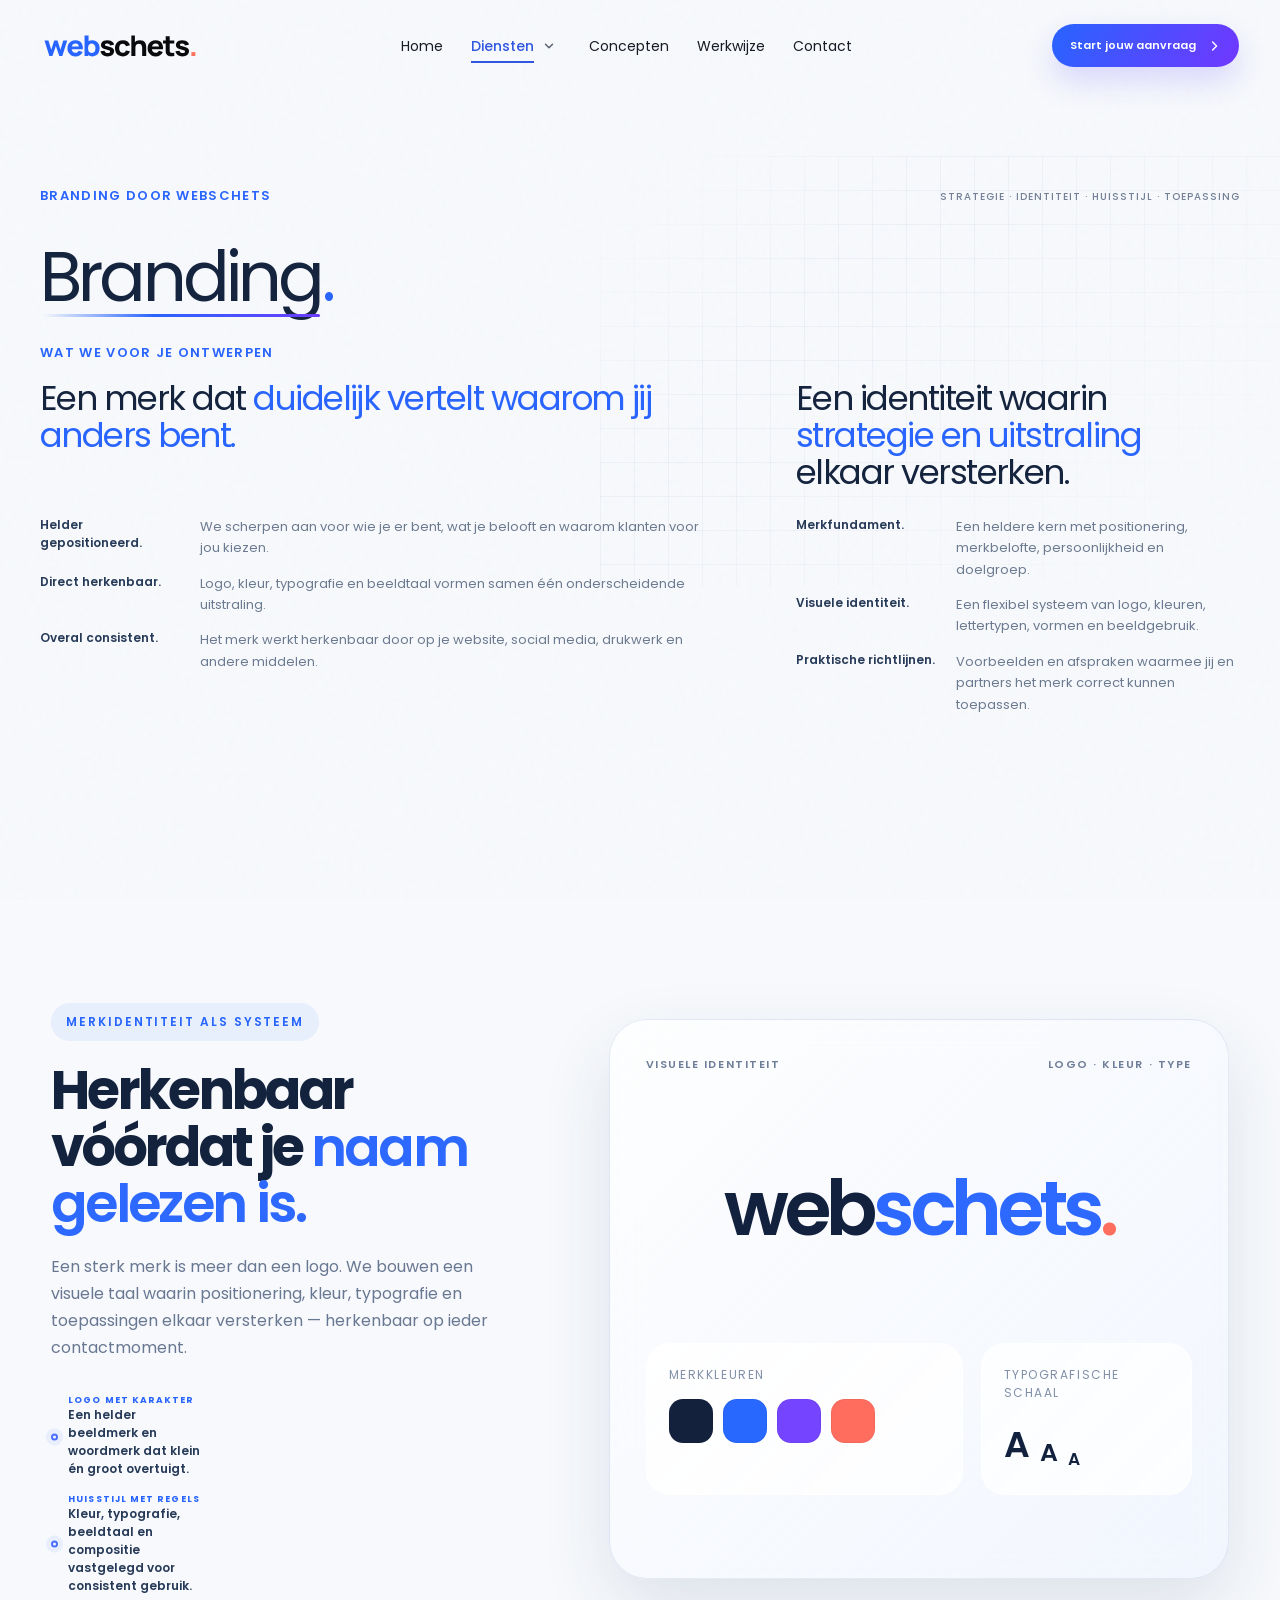
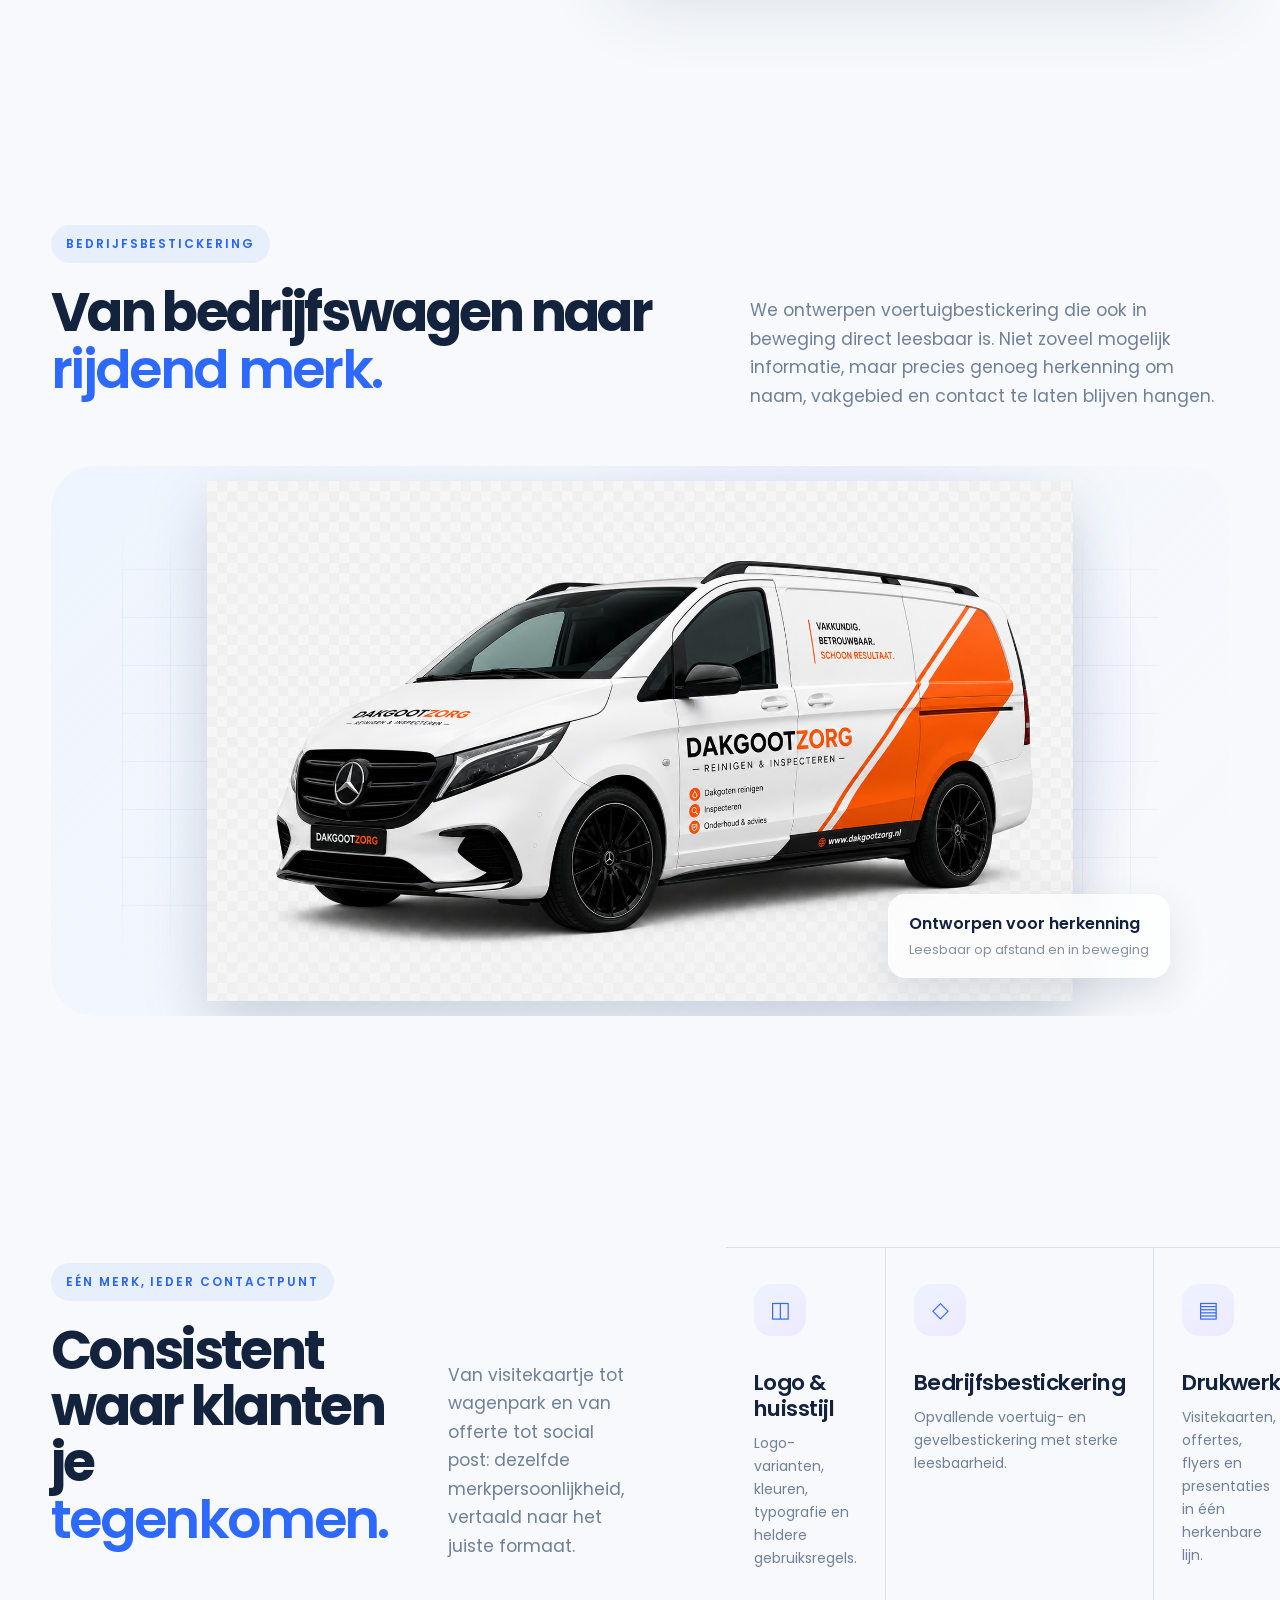
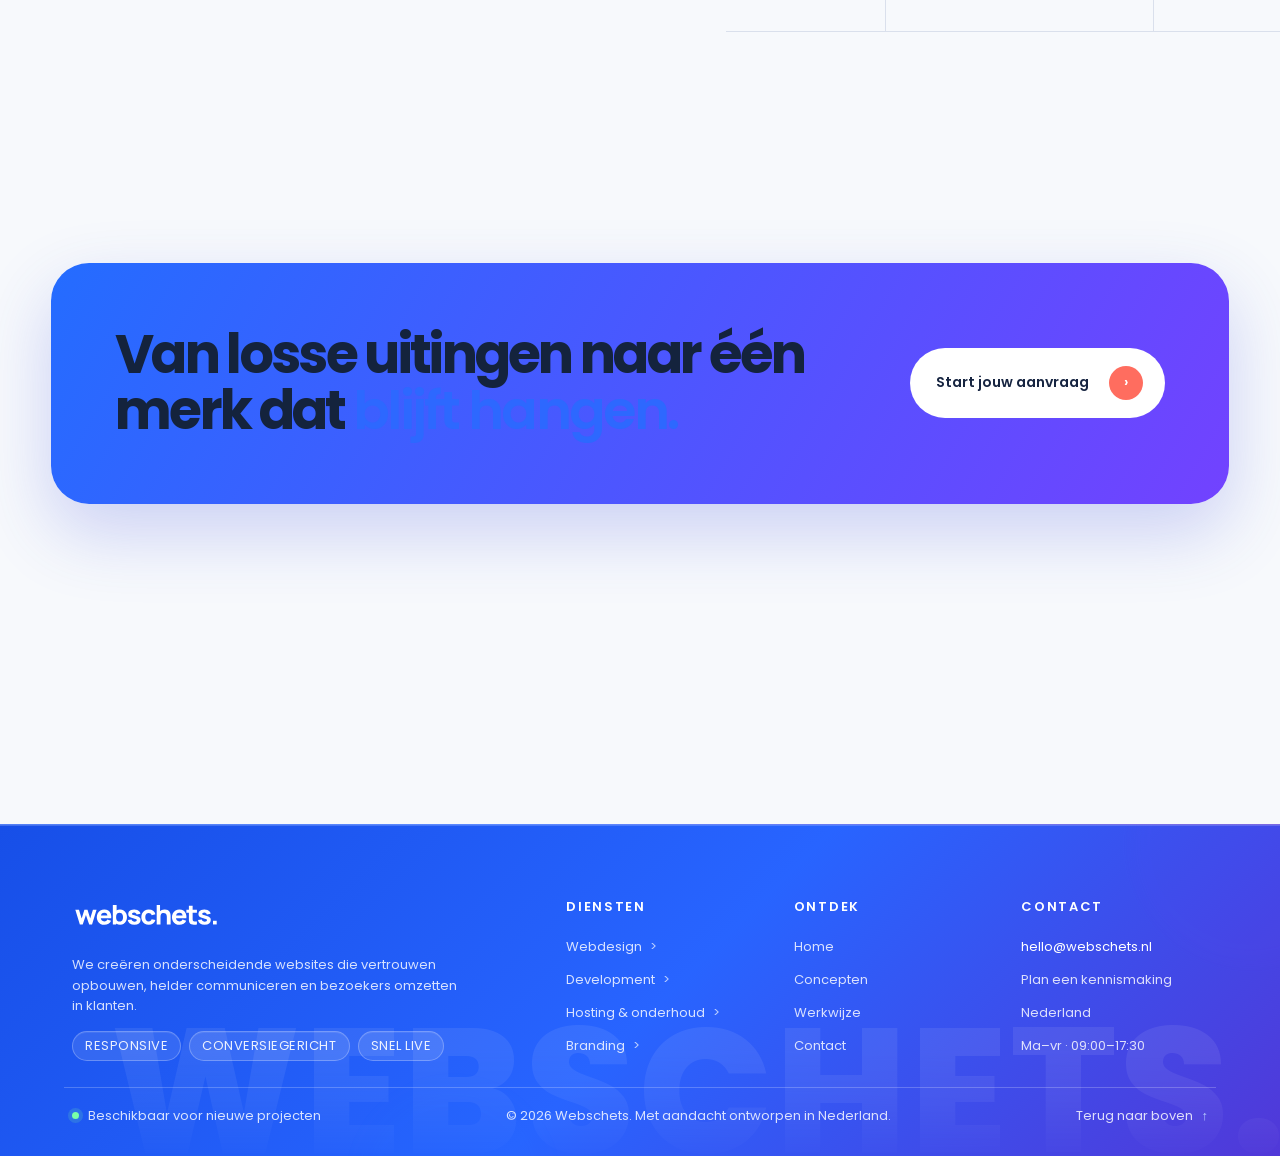
==== branding.html @ 052ff8db "Match hero layout to development page" ====
<!doctype html>
<html lang="nl">
<head>
  <meta charset="UTF-8">
  <meta name="viewport" content="width=device-width,initial-scale=1">
  <meta name="description" content="Branding door Webschets: een duidelijke positionering, herkenbare visuele identiteit en praktisch merksysteem dat overal consistent werkt.">
  <title>Branding — Webschets</title>
  <link rel="icon" href="assets/webschets-favicon.png" type="image/png">
  <link rel="stylesheet" href="styles.css?v=35">
  <link rel="stylesheet" href="shared-header.css?v=30">
  <link rel="stylesheet" href="typography.css?v=6">
  <link rel="stylesheet" href="logo-assets.css?v=2">
  <link rel="stylesheet" href="shared-footer.css?v=10">
  <link rel="stylesheet" href="webdesign.css?v=56">
  <link rel="stylesheet" href="branding.css?v=2">
  <link rel="stylesheet" href="card-title-weight.css?v=1">
  <link rel="stylesheet" href="shared-design-system.css?v=5">
  <style id="brand-foundation-blueprint-styles">
    .brand-foundation-blueprint {
      position: relative;
      min-height: 520px;
      padding: 30px;
      border: 1px solid rgba(255,255,255,.92);
      border-radius: 34px;
      overflow: hidden;
      display: flex;
      flex-direction: column;
      justify-content: center;
      background: rgba(255,255,255,.52);
      box-shadow: 0 30px 80px rgba(48,72,132,.13), inset 0 1px 0 rgba(255,255,255,.9);
      backdrop-filter: blur(24px);
      -webkit-backdrop-filter: blur(24px);
      isolation: isolate;
    }
    .brand-foundation-blueprint::before {
      content: "";
      position: absolute;
      inset: 0;
      z-index: -2;
      background-image:
        linear-gradient(rgba(45,103,255,.055) 1px, transparent 1px),
        linear-gradient(90deg, rgba(45,103,255,.055) 1px, transparent 1px);
      background-size: 38px 38px;
      mask-image: linear-gradient(to bottom right, #000, transparent 88%);
    }
    .brand-foundation-blueprint::after {
      content: "";
      position: absolute;
      width: 420px;
      height: 420px;
      right: -150px;
      bottom: -190px;
      z-index: -1;
      border-radius: 50%;
      background: radial-gradient(circle, rgba(112,72,255,.24), rgba(47,109,255,.1) 46%, transparent 70%);
      filter: blur(8px);
    }
    .brand-blueprint-head {
      display: flex;
      align-items: center;
      justify-content: space-between;
      gap: 18px;
      margin-bottom: 18px;
    }
    .brand-blueprint-kicker {
      color: #286cff;
      font-size: .72rem;
      font-weight: 700;
      letter-spacing: .16em;
    }
    .brand-blueprint-status {
      display: inline-flex;
      align-items: center;
      gap: 8px;
      padding: 9px 12px;
      border: 1px solid rgba(42,108,255,.12);
      border-radius: 999px;
      background: rgba(255,255,255,.72);
      color: #66748d;
      font-size: .66rem;
      font-weight: 600;
      letter-spacing: .08em;
      white-space: nowrap;
    }
    .brand-blueprint-status::before {
      content: "";
      width: 8px;
      height: 8px;
      border-radius: 50%;
      background: #54d99b;
      box-shadow: 0 0 0 5px rgba(84,217,155,.13);
    }
    .brand-blueprint-title {
      max-width: 520px;
      margin: 0 0 22px;
      color: #132541;
      font-size: clamp(1.55rem, 2.2vw, 2.15rem);
      font-weight: 600;
      line-height: 1.12;
      letter-spacing: -.035em;
    }
    .brand-blueprint-list {
      display: grid;
      gap: 10px;
    }
    .brand-blueprint-row {
      display: grid;
      grid-template-columns: 50px minmax(0,1fr);
      align-items: center;
      gap: 15px;
      padding: 13px 15px;
      border: 1px solid rgba(255,255,255,.94);
      border-radius: 18px;
      background: rgba(255,255,255,.62);
      box-shadow: 0 12px 30px rgba(57,79,133,.06);
      transition: transform .3s ease, background .3s ease, box-shadow .3s ease;
    }
    .brand-blueprint-row:hover {
      transform: translateX(5px);
      background: rgba(255,255,255,.88);
      box-shadow: 0 16px 35px rgba(57,79,133,.1);
    }
    .brand-blueprint-icon {
      width: 50px;
      height: 50px;
      display: grid;
      place-items: center;
      border-radius: 15px;
      color: #356cff;
      background: linear-gradient(145deg, rgba(216,232,255,.95), rgba(233,222,255,.88));
      border: 1px solid rgba(255,255,255,.9);
    }
    .brand-blueprint-icon svg { width: 23px; height: 23px; }
    .brand-blueprint-row strong {
      display: block;
      margin-bottom: 3px;
      color: #172943;
      font-size: 1rem;
      font-weight: 600;
    }
    .brand-blueprint-row p {
      margin: 0;
      color: #71809a;
      font-size: .82rem;
      line-height: 1.45;
    }
    .brand-blueprint-result {
      margin-top: 12px;
      padding: 17px 19px;
      border-radius: 20px;
      color: #fff;
      background: linear-gradient(120deg, #286cff 0%, #554cff 54%, #7444f4 100%);
      box-shadow: 0 18px 38px rgba(65,74,238,.24);
    }
    .brand-blueprint-result span {
      display: block;
      margin-bottom: 5px;
      font-size: .64rem;
      font-weight: 700;
      letter-spacing: .15em;
      opacity: .72;
    }
    .brand-blueprint-result strong {
      display: block;
      max-width: 510px;
      font-size: 1rem;
      font-weight: 600;
      line-height: 1.35;
    }
    @media (max-width: 900px) {
      .brand-foundation-blueprint { min-height: auto; padding: 22px; border-radius: 26px; }
      .brand-blueprint-head { align-items: flex-start; }
    }
    @media (max-width: 520px) {
      .brand-blueprint-status { display: none; }
      .brand-blueprint-row { grid-template-columns: 44px minmax(0,1fr); padding: 12px; }
      .brand-blueprint-icon { width: 44px; height: 44px; border-radius: 13px; }
    }
  </style>
  <style id="brand-positioning-compact-fix">
    /* Compacte positioneringssectie */
    .brand-positioning {
      width: min(calc(100% - 52px), 1120px) !important;
      min-height: 0 !important;
      margin-inline: auto !important;
      padding-block: clamp(64px, 7vw, 92px) !important;
    }

    .brand-positioning > .shell,
    .brand-positioning .shell {
      width: 100% !important;
      max-width: 1060px !important;
      margin-inline: auto !important;
    }

    .brand-positioning .wd-eyebrow {
      display: inline-flex !important;
      width: max-content !important;
      max-width: 100% !important;
      align-items: center !important;
      padding: 8px 13px !important;
      border-radius: 999px !important;
      font-size: 10px !important;
      line-height: 1 !important;
      letter-spacing: .14em !important;
    }

    .brand-positioning h2 {
      margin-top: clamp(28px, 3vw, 42px) !important;
    }

    @media (max-width: 768px) {
      .brand-positioning {
        width: min(calc(100% - 28px), 1120px) !important;
        padding-block: 54px !important;
      }

      .brand-positioning .wd-eyebrow {
        padding: 7px 11px !important;
        font-size: 9px !important;
      }
    }
  </style>
<style id="branding-v2-styles">
  body#top > main > section:not(:first-child):not(.brand-v2){display:none!important}
  .brand-v2{position:relative;max-width:1440px;margin:0 auto;padding:clamp(76px,8vw,124px) clamp(26px,4vw,64px);color:#12213d}
  .brand-v2 + .brand-v2{padding-top:clamp(48px,6vw,92px)}
  .brand-v2-tag{display:inline-flex;padding:10px 15px;border-radius:999px;background:rgba(48,103,255,.08);color:#2765ff;font-size:12px;font-weight:600;letter-spacing:.16em;text-transform:uppercase}
  .brand-v2 h2{margin:22px 0 20px;font-size:clamp(42px,5vw,76px);line-height:.98;letter-spacing:-.055em;font-weight:600}
  .brand-v2 h2 span{color:#2d68ff}.brand-v2 p{font-size:clamp(17px,1.35vw,21px);line-height:1.65;color:#71809a}
  .brand-v2-grid{display:grid;grid-template-columns:minmax(0,.86fr) minmax(520px,1.14fr);gap:clamp(50px,7vw,112px);align-items:center}
  .brand-v2-copy{max-width:620px}.brand-v2-points{display:grid;gap:18px;margin-top:34px}
  .brand-v2-point{display:grid;grid-template-columns:12px 1fr;gap:14px;align-items:start}.brand-v2-point i{width:9px;height:9px;margin-top:9px;border-radius:50%;background:#52d99a;box-shadow:0 0 0 7px rgba(82,217,154,.12)}
  .brand-v2-point strong{display:block;margin-bottom:4px;font-size:17px;font-weight:600}.brand-v2-point span{color:#7a879d;line-height:1.55}
  .brand-system{min-height:560px;padding:36px;border:1px solid rgba(72,106,170,.13);border-radius:38px;background:linear-gradient(135deg,rgba(255,255,255,.76),rgba(237,242,255,.52));box-shadow:0 28px 70px rgba(44,64,110,.12);backdrop-filter:blur(18px);overflow:hidden}
  .brand-system-head{display:flex;justify-content:space-between;align-items:center;font-size:11px;font-weight:600;letter-spacing:.14em;text-transform:uppercase;color:#6f7e98}
  .brand-system-mark{display:grid;place-items:center;min-height:270px}.brand-system-logo{font-size:clamp(54px,6vw,92px);font-weight:600;letter-spacing:-.07em;color:#12213d}.brand-system-logo b{color:#2d68ff}.brand-system-logo em{color:#ff6d5f;font-style:normal}
  .brand-system-tools{display:grid;grid-template-columns:1.2fr .8fr;gap:18px}.brand-tool{padding:22px;border-radius:24px;background:rgba(255,255,255,.72);border:1px solid rgba(255,255,255,.9)}
  .brand-tool small{display:block;margin-bottom:15px;color:#8190a8;font-size:11px;letter-spacing:.13em;text-transform:uppercase}.brand-swatches{display:flex;gap:10px}.brand-swatches i{width:44px;height:44px;border-radius:14px;box-shadow:inset 0 0 0 1px rgba(0,0,0,.05)}
  .brand-type{display:flex;align-items:end;gap:10px;color:#12213d}.brand-type b:nth-child(1){font-size:36px}.brand-type b:nth-child(2){font-size:25px}.brand-type b:nth-child(3){font-size:17px}
  .brand-vehicle{padding-top:42px}.brand-vehicle-stage{position:relative;min-height:550px;display:grid;place-items:center;background:radial-gradient(circle at 65% 48%,rgba(91,70,255,.14),transparent 42%),linear-gradient(135deg,rgba(232,241,255,.55),rgba(255,255,255,.16));border-radius:44px;overflow:hidden}
  .brand-vehicle-stage:before{content:"";position:absolute;inset:10% 6%;background-image:linear-gradient(rgba(55,103,210,.055) 1px,transparent 1px),linear-gradient(90deg,rgba(55,103,210,.055) 1px,transparent 1px);background-size:48px 48px;mask-image:linear-gradient(to bottom,transparent,#000 18%,#000 82%,transparent)}
  .brand-van{position:relative;width:min(92%,880px);filter:drop-shadow(0 28px 24px rgba(22,35,67,.22));transform:translateY(12px)}
  .brand-vehicle-note{position:absolute;right:5%;bottom:7%;padding:16px 20px;border:1px solid rgba(255,255,255,.9);border-radius:18px;background:rgba(255,255,255,.75);backdrop-filter:blur(14px);box-shadow:0 16px 38px rgba(38,55,96,.12)}
  .brand-vehicle-note strong{display:block;font-weight:600}.brand-vehicle-note span{font-size:13px;color:#8490a5}
  .brand-touch-head{display:grid;grid-template-columns:1fr .75fr;gap:60px;align-items:end;margin-bottom:48px}.brand-touch-head p{margin:0 0 8px}
  .brand-touch-track{display:grid;grid-template-columns:repeat(4,1fr);gap:0;border-top:1px solid rgba(70,100,155,.17);border-bottom:1px solid rgba(70,100,155,.17)}
  .brand-touch{position:relative;padding:36px 28px 38px;min-height:230px}.brand-touch+.brand-touch{border-left:1px solid rgba(70,100,155,.17)}
  .brand-touch-icon{width:52px;height:52px;display:grid;place-items:center;margin-bottom:34px;border-radius:17px;background:linear-gradient(145deg,#edf3ff,#eee9ff);color:#356cff;font-size:22px}
  .brand-touch h3{margin:0 0 10px;font-size:22px;font-weight:600}.brand-touch p{margin:0;font-size:15px;line-height:1.55}
  .brand-v2-cta{padding-top:40px;padding-bottom:100px}.brand-v2-cta-inner{display:flex;align-items:center;justify-content:space-between;gap:40px;padding:clamp(38px,5vw,70px);border-radius:38px;background:linear-gradient(120deg,#246cff,#7242ff);color:#fff;box-shadow:0 28px 70px rgba(62,80,220,.24)}
  .brand-v2-cta h2{max-width:780px;margin:0;color:#fff;font-size:clamp(38px,4.3vw,64px)}.brand-v2-cta a{flex:0 0 auto;display:inline-flex;align-items:center;gap:20px;padding:18px 22px 18px 26px;border-radius:999px;background:#fff;color:#172541;text-decoration:none;font-weight:600}.brand-v2-cta a i{display:grid;place-items:center;width:34px;height:34px;border-radius:50%;background:#ff6d5f;color:#fff;font-style:normal}
  @media(max-width:900px){.brand-v2-grid,.brand-touch-head{grid-template-columns:1fr}.brand-v2-grid{gap:44px}.brand-system{min-height:auto}.brand-touch-track{grid-template-columns:1fr 1fr}.brand-touch:nth-child(3){border-left:0}.brand-touch:nth-child(n+3){border-top:1px solid rgba(70,100,155,.17)}.brand-v2-cta-inner{align-items:flex-start;flex-direction:column}}
  @media(max-width:600px){.brand-v2{padding-left:20px;padding-right:20px}.brand-system{padding:24px;border-radius:28px}.brand-system-tools{grid-template-columns:1fr}.brand-vehicle-stage{min-height:370px;border-radius:28px}.brand-touch-track{grid-template-columns:1fr}.brand-touch+.brand-touch{border-left:0;border-top:1px solid rgba(70,100,155,.17)}.brand-v2-cta-inner{border-radius:28px}}
</style>
  <link rel="stylesheet" href="shared-proof-list.css?v=4">
</head>
<body class="webdesign-page branding-page" id="top">
  <div class="noise"></div>
  <header class="nav shell shared-site-header" id="site-header">
    <a class="logo" href="index.html" aria-label="Webschets home"><img class="site-logo-image" src="assets/webschets-logo.svg" alt="Webschets"></a>
    <nav aria-label="Hoofdnavigatie"><a href="index.html">Home</a><a class="active" href="diensten.html">Diensten</a><a href="werk.html">Concepten</a><a href="werkwijze.html">Werkwijze</a><a href="contact.html">Contact</a></nav>
      <a class="nav-cta" href="contact.html">Start jouw aanvraag <span class="nav-cta-icon" aria-hidden="true"><svg viewBox="0 0 20 20"><path d="m7 5 5 5-5 5"/></svg></span></a>
    <button class="menu" type="button" aria-label="Menu openen" aria-expanded="false">☰</button>
  </header>

  <main>
    <section class="wd-service-intro shell brand-service-intro" aria-labelledby="branding-title">
      <div class="wd-service-intro-top"><span class="wd-eyebrow">Branding door Webschets</span><p>Strategie · Identiteit · Huisstijl · Toepassing</p></div>
      <h1 id="branding-title">Branding<span>.</span></h1>
      <span class="wd-column-label service-intro-shared-label">Wat we voor je ontwerpen</span>
      <div class="wd-service-intro-grid">
        <div class="wd-service-intro-copy">
          <h2>Een merk dat <span>duidelijk vertelt waarom jij anders bent.</span></h2>
          <div class="wd-service-explanation">
            <p><strong>Helder gepositioneerd.</strong><span>We scherpen aan voor wie je er bent, wat je belooft en waarom klanten voor jou kiezen.</span></p>
            <p><strong>Direct herkenbaar.</strong><span>Logo, kleur, typografie en beeldtaal vormen samen één onderscheidende uitstraling.</span></p>
            <p><strong>Overal consistent.</strong><span>Het merk werkt herkenbaar door op je website, social media, drukwerk en andere middelen.</span></p>
          </div>
        </div>
        <div class="wd-service-intro-copy wd-service-intro-copy--second">
          <h2>Een identiteit waarin <span>strategie en uitstraling</span> elkaar versterken.</h2>
          <div class="wd-service-explanation">
            <p><strong>Merkfundament.</strong><span>Een heldere kern met positionering, merkbelofte, persoonlijkheid en doelgroep.</span></p>
            <p><strong>Visuele identiteit.</strong><span>Een flexibel systeem van logo, kleuren, lettertypen, vormen en beeldgebruik.</span></p>
            <p><strong>Praktische richtlijnen.</strong><span>Voorbeelden en afspraken waarmee jij en partners het merk correct kunnen toepassen.</span></p>
          </div>
        </div>
      </div>
    </section>

    <section class="brand-foundation shell" aria-labelledby="brand-foundation-title">
      <div class="brand-foundation-copy"><span class="wd-eyebrow">Eerst de kern</span><h2 id="brand-foundation-title">Geen vorm zonder verhaal.<br><em>Geen verhaal zonder richting.</em></h2><p>Een sterk merk ontstaat niet vanuit een favoriete kleur of losse trend. We beginnen bij de betekenis: welke plek wil je innemen, welke verwachting wil je opbouwen en welk gevoel moet blijven hangen?</p></div>
      <div class="brand-compass" aria-label="Onderdelen van het merkfundament"><div class="brand-compass-core"><span>MERK</span><strong>KERN</strong></div><article style="--x:50%;--y:2%"><i>01</i><b>Doelgroep</b><small>Voor wie ben je relevant?</small></article><article style="--x:91%;--y:48%"><i>02</i><b>Belofte</b><small>Wat mogen klanten verwachten?</small></article><article style="--x:50%;--y:91%"><i>03</i><b>Karakter</b><small>Hoe klinkt en voelt je merk?</small></article><article style="--x:8%;--y:48%"><i>04</i><b>Positie</b><small>Waarom kiezen mensen jou?</small></article></div>
    </section>

    <section class="brand-positioning" aria-labelledby="brand-positioning-title">
      <div class="shell"><div class="brand-positioning-heading"><span class="wd-eyebrow">Positionering die keuzes stuurt</span><h2 id="brand-positioning-title">Van een breed verhaal naar<br><em>één scherpe merkrichting.</em></h2><p>We brengen aanbod, doelgroep en concurrentie samen tot een kern die richting geeft aan taal, beeld en commerciële communicatie.</p></div><div class="brand-positioning-flow"><article><i>01</i><small>WAARDE</small><h3>Wat lever je werkelijk?</h3><p>Niet alleen je dienst, maar het resultaat en gevoel dat je klant zoekt.</p></article><span>→</span><article><i>02</i><small>ONDERSCHEID</small><h3>Waarom juist jouw merk?</h3><p>Een geloofwaardig verschil dat relevant is voor de juiste doelgroep.</p></article><span>→</span><article><i>03</i><small>POSITIE</small><h3>De plek die je wilt bezitten.</h3><p>Een compacte merkgedachte die alle communicatie herkenbaar maakt.</p></article></div></div>
    </section>

    <section class="brand-system shell" aria-labelledby="brand-system-title">
      <div class="brand-system-heading"><span class="wd-eyebrow">Een visueel systeem</span><h2 id="brand-system-title">Herkenbaar zonder iedere uiting hetzelfde te maken.</h2><p>Een identiteit moet voldoende vastigheid geven voor herkenning én voldoende flexibiliteit om te blijven werken in verschillende formaten en situaties.</p></div>
      <div class="brand-system-grid"><article class="brand-logo-card"><span>LOGOSYSTEEM</span><div class="brand-mark"><i></i><i></i><strong>W</strong></div><h3>Eén herkenbaar teken.<br>Meerdere slimme varianten.</h3></article><article class="brand-color-card"><span>KLEURPALET</span><div><i>#2864FF</i><i>#7545F5</i><i>#FF715E</i><i>#152944</i></div><h3>Kleur met een duidelijke functie.</h3></article><article class="brand-type-card"><span>TYPOGRAFIE</span><div><strong>Aa</strong><p><b>Duidelijke koppen</b><small>Rustige, leesbare teksten</small></p></div><h3>Een stem die je ook kunt zien.</h3></article><article class="brand-language-card"><span>VORM &amp; BEELDTAAL</span><div><i></i><i></i><i></i><i></i></div><h3>Eigen bouwstenen voor iedere uiting.</h3></article></div>
    </section>

    <section class="brand-touchpoints shell" aria-labelledby="brand-touchpoints-title">
      <div class="brand-touchpoints-copy"><span class="wd-eyebrow">Eén merk, meerdere momenten</span><h2 id="brand-touchpoints-title">Consistent van eerste indruk tot vaste klant.</h2><p>Klanten ervaren je merk niet op één plek. Daarom ontwerpen we de identiteit als een systeem dat digitaal en fysiek dezelfde kwaliteit uitstraalt.</p><div class="brand-touchpoint-list"><span><i>01</i>Website &amp; digitale interfaces</span><span><i>02</i>Social media &amp; campagnes</span><span><i>03</i>Presentaties &amp; documenten</span><span><i>04</i>Drukwerk &amp; signing</span></div></div>
      <div class="brand-touchpoint-stage"><article class="brand-browser"><small>WEBSITE</small><b>Een merkervaring<br>die direct klopt.</b><i></i><i></i><button>Ontdek meer ↗</button></article><article class="brand-social"><small>SOCIAL</small><strong>Blijf<br>herkenbaar.</strong><i>W.</i></article><article class="brand-card"><small>PRINT</small><strong>webschets.</strong><span>branding &amp; webdesign</span></article></div>
    </section>

    <section class="brand-guide" aria-labelledby="brand-guide-title">
      <div class="shell"><div class="brand-guide-preview" aria-label="Voorbeeld van een digitale brandguide"><div class="brand-guide-bar"><i></i><i></i><i></i><b>Brandguide / Visuele identiteit</b></div><div class="brand-guide-body"><aside><span class="active">01 Merkfundament</span><span>02 Logo</span><span>03 Kleur</span><span>04 Typografie</span><span>05 Beeldtaal</span></aside><div><small>VISUELE IDENTITEIT</small><h3>Duidelijk.<br><em>Eigen.</em> Consistent.</h3><div class="brand-guide-colors"><i></i><i></i><i></i></div><p>Richtlijnen die keuzes eenvoudiger maken en kwaliteit bewaken.</p></div></div></div><div class="brand-guide-copy"><span class="wd-eyebrow">Praktisch vastgelegd</span><h2 id="brand-guide-title">Een brandguide die daadwerkelijk gebruikt wordt.</h2><p>Geen dik document vol abstracte regels, maar een overzichtelijke handleiding met concrete voorbeelden. Zo weet iedereen hoe het merk correct wordt toegepast.</p><ul><li>Logo-varianten en veilige ruimte</li><li>Kleurcodes voor scherm en drukwerk</li><li>Typografische hiërarchie</li><li>Voorbeelden van goed en fout gebruik</li></ul></div></div>
    </section>

    <section class="brand-deliverables shell" aria-labelledby="brand-deliverables-title">
      <div class="brand-deliverables-heading"><span class="wd-eyebrow">Klaar voor dagelijks gebruik</span><h2 id="brand-deliverables-title">Alles netjes opgeleverd.<br><em>Voor ieder relevant formaat.</em></h2><p>Je ontvangt een overzichtelijke map met richtlijnen, bronbestanden en exportformaten voor digitale en fysieke toepassingen.</p></div><div class="brand-file-grid"><article><i>SVG</i><h3>Schaalbaar</h3><p>Logo’s voor web, signing en groot formaat.</p></article><article><i>PNG</i><h3>Transparant</h3><p>Direct bruikbaar in digitale uitingen.</p></article><article><i>PDF</i><h3>Drukwerk</h3><p>Professionele bestanden voor leveranciers.</p></article><article><i>RGB</i><h3>Digitaal</h3><p>Correcte kleuren voor schermgebruik.</p></article><article><i>CMYK</i><h3>Print</h3><p>Passende kleurwaarden voor drukwerk.</p></article><article><i>GUIDE</i><h3>Richtlijnen</h3><p>Alle afspraken en voorbeelden bij elkaar.</p></article></div>
    </section>

    <section class="brand-fit shell" aria-labelledby="brand-fit-title"><div><span class="wd-eyebrow">Past branding bij jouw situatie?</span><h2 id="brand-fit-title">Voor merken die professioneler willen groeien.</h2></div><div class="brand-fit-grid"><article><i>01</i><h3>Nieuwe onderneming</h3><p>Je wilt vanaf de start een geloofwaardig en herkenbaar merk neerzetten.</p></article><article><i>02</i><h3>Verouderde uitstraling</h3><p>Je huidige identiteit past niet meer bij de kwaliteit of ambitie van je bedrijf.</p></article><article><i>03</i><h3>Te weinig samenhang</h3><p>Website, social media en documenten voelen nu als verschillende merken.</p></article><article><i>04</i><h3>Nieuwe positionering</h3><p>Je aanbod of doelgroep verandert en je merk moet die richting zichtbaar maken.</p></article></div></section>

    <section class="brand-faq shell" aria-labelledby="brand-faq-title"><div><span class="wd-eyebrow">Branding FAQ</span><h2 id="brand-faq-title">Goede vragen.<br><em>Heldere verwachtingen.</em></h2></div><div class="wd-faq-list"><details><summary>Ontwerpen jullie alleen een logo?<span>+</span></summary><p>We ontwerpen een logo altijd als onderdeel van een bredere identiteit, zodat het aansluit op positionering, kleur, typografie en dagelijks gebruik.</p></details><details><summary>Kan mijn bestaande logo worden behouden?<span>+</span></summary><p>Ja, wanneer de basis sterk genoeg is. We onderzoeken dan hoe het logo kan worden verfijnd en opgenomen in een consistenter visueel systeem.</p></details><details><summary>Welke middelen worden ontworpen?<span>+</span></summary><p>Dat bepalen we samen op basis van wat je echt gebruikt. Denk aan websitecomponenten, social templates, presentaties, drukwerk of signing.</p></details><details><summary>Kan Webschets de branding ook naar een website vertalen?<span>+</span></summary><p>Ja. Branding en webdesign kunnen als één traject worden ontwikkeld, waardoor strategie, uitstraling en digitale ervaring direct op elkaar aansluiten.</p></details><details><summary>Krijg ik alle bestanden na oplevering?<span>+</span></summary><p>Ja. Je ontvangt relevante logoformaten, kleurwaarden, lettertype-afspraken, visuele bouwstenen en een praktische brandguide.</p></details></div></section>

    <section class="wd-final-cta shell brand-final-cta"><span>Tijd voor een herkenbaar merk</span><h2>Laat zien waarom klanten<br><em>voor jou moeten kiezen.</em></h2><p>We ontdekken samen de juiste merkrichting en vertalen die naar een identiteit die professioneel, eigen en toekomstbestendig voelt.</p><a class="wd-button" href="contact.html">Plan jouw merksessie <span>↗</span></a></section>
  <section class="brand-v2 brand-v2-foundation" aria-labelledby="brand-v2-foundation-title">
    <div class="brand-v2-grid">
      <div class="brand-v2-copy">
        <span class="brand-v2-tag">Merkidentiteit als systeem</span>
        <h2 id="brand-v2-foundation-title">Herkenbaar vóórdat je <span>naam gelezen is.</span></h2>
        <p>Een sterk merk is meer dan een logo. We bouwen een visuele taal waarin positionering, kleur, typografie en toepassingen elkaar versterken — herkenbaar op ieder contactmoment.</p>
        <div class="brand-v2-points">
          <div class="brand-v2-point"><i></i><div><strong>Logo met karakter</strong><span>Een helder beeldmerk en woordmerk dat klein én groot overtuigt.</span></div></div>
          <div class="brand-v2-point"><i></i><div><strong>Huisstijl met regels</strong><span>Kleur, typografie, beeldtaal en compositie vastgelegd voor consistent gebruik.</span></div></div>
        </div>
      </div>
      <div class="brand-system" aria-label="Visualisatie van een compleet huisstijlsysteem">
        <div class="brand-system-head"><span>Visuele identiteit</span><span>Logo · kleur · type</span></div>
        <div class="brand-system-mark"><div class="brand-system-logo">web<b>schets</b><em>.</em></div></div>
        <div class="brand-system-tools">
          <div class="brand-tool"><small>Merkkleuren</small><div class="brand-swatches"><i style="background:#14213d"></i><i style="background:#2868ff"></i><i style="background:#7444ff"></i><i style="background:#ff6d5f"></i></div></div>
          <div class="brand-tool"><small>Typografische schaal</small><div class="brand-type"><b>A</b><b>A</b><b>A</b></div></div>
        </div>
      </div>
    </div>
  </section>

  <section class="brand-v2 brand-vehicle" aria-labelledby="brand-vehicle-title">
    <div class="brand-touch-head">
      <div><span class="brand-v2-tag">Bedrijfsbestickering</span><h2 id="brand-vehicle-title">Van bedrijfswagen naar <span>rijdend merk.</span></h2></div>
      <p>We ontwerpen voertuigbestickering die ook in beweging direct leesbaar is. Niet zoveel mogelijk informatie, maar precies genoeg herkenning om naam, vakgebied en contact te laten blijven hangen.</p>
    </div>
    <div class="brand-vehicle-stage">
      <svg class="brand-van" viewBox="0 0 1000 480" role="img" aria-label="Mercedes bedrijfswagen met opvallende bedrijfsbestickering">
        <defs><linearGradient id="vanBody" x1="0" y1="0" x2="0" y2="1"><stop stop-color="#fff"/><stop offset="1" stop-color="#dfe5ef"/></linearGradient><linearGradient id="vanAccent" x1="0" y1="0" x2="1" y2="1"><stop stop-color="#246cff"/><stop offset="1" stop-color="#7142ff"/></linearGradient></defs>
        <ellipse cx="510" cy="421" rx="420" ry="31" fill="#14213d" opacity=".16"/>
        <path d="M105 352V208c0-38 20-67 57-84l138-64h466c36 0 69 20 86 52l55 104 18 136H105Z" fill="url(#vanBody)" stroke="#c8d1df" stroke-width="4"/>
        <path d="M292 72 168 132c-24 12-39 31-45 58h205l57-118h-93Z" fill="#182433"/><path d="M403 73h246l57 117H348l55-117Z" fill="#172332"/>
        <path d="M642 72h116c30 0 58 17 72 44l39 74H715L642 72Z" fill="#202d3c"/>
        <path d="M572 194h296l33 75-90 83H623L572 194Z" fill="url(#vanAccent)"/>
        <path d="M764 194h34l-138 158h-36l140-158Z" fill="#ff6d5f"/><path d="M813 194h18L700 352h-20l133-158Z" fill="#fff" opacity=".9"/>
        <text x="382" y="254" font-family="Poppins,Arial" font-size="52" font-weight="700" fill="#13213d">VOLT</text><text x="383" y="286" font-family="Poppins,Arial" font-size="18" font-weight="600" letter-spacing="4" fill="#2868ff">ELEKTROTECHNIEK</text>
        <text x="383" y="319" font-family="Poppins,Arial" font-size="14" fill="#65738a">Slim geschakeld. Sterk uitgevoerd.</text>
        <circle cx="270" cy="361" r="72" fill="#15202f"/><circle cx="270" cy="361" r="39" fill="#8793a5"/><circle cx="270" cy="361" r="25" fill="#1b2735"/>
        <circle cx="786" cy="361" r="72" fill="#15202f"/><circle cx="786" cy="361" r="39" fill="#8793a5"/><circle cx="786" cy="361" r="25" fill="#1b2735"/>
        <path d="M107 315h74M895 312h30" stroke="#ff6d5f" stroke-width="12" stroke-linecap="round"/>
      </svg>
      <div class="brand-vehicle-note"><strong>Ontworpen voor herkenning</strong><span>Leesbaar op afstand en in beweging</span></div>
    </div>
  </section>

  <section class="brand-v2 brand-touchpoints" aria-labelledby="brand-touch-title">
    <div class="brand-touch-head"><div><span class="brand-v2-tag">Eén merk, ieder contactpunt</span><h2 id="brand-touch-title">Consistent waar klanten je <span>tegenkomen.</span></h2></div><p>Van visitekaartje tot wagenpark en van offerte tot social post: dezelfde merkpersoonlijkheid, vertaald naar het juiste formaat.</p></div>
    <div class="brand-touch-track">
      <article class="brand-touch"><div class="brand-touch-icon">◫</div><h3>Logo & huisstijl</h3><p>Logo-varianten, kleuren, typografie en heldere gebruiksregels.</p></article>
      <article class="brand-touch"><div class="brand-touch-icon">◇</div><h3>Bedrijfsbestickering</h3><p>Opvallende voertuig- en gevelbestickering met sterke leesbaarheid.</p></article>
      <article class="brand-touch"><div class="brand-touch-icon">▤</div><h3>Drukwerk</h3><p>Visitekaarten, offertes, flyers en presentaties in één herkenbare lijn.</p></article>
      <article class="brand-touch"><div class="brand-touch-icon">◎</div><h3>Digitale branding</h3><p>Social templates, advertenties en digitale assets die direct eigen voelen.</p></article>
    </div>
  </section>

  <section class="brand-v2 brand-v2-cta">
    <div class="brand-v2-cta-inner"><h2>Van losse uitingen naar één merk dat <span>blijft hangen.</span></h2><a href="contact.html">Start jouw aanvraag <i>›</i></a></div>
  </section>
</main>

  <footer class="shell"><p>Webschets</p></footer>
  <script src="app.js?v=8"></script>
  <script src="shared-header.js?v=10"></script>
  <script src="shared-footer.js?v=6"></script>
  <script id="brand-foundation-blueprint-script">
    (() => {
      const section = document.querySelector('.brand-foundation');
      if (!section || section.querySelector('.brand-foundation-blueprint')) return;
      const visual = [...section.children].find((element) => {
        const text = element.textContent || '';
        return text.includes('Doelgroep') && text.includes('Belofte') && text.includes('Karakter') && text.includes('Positie');
      });
      if (!visual) return;
      visual.className = 'brand-foundation-blueprint';
      visual.setAttribute('aria-label', 'Merkstrategie opgebouwd vanuit doelgroep, belofte en karakter');
      visual.innerHTML = `
        <div class="brand-blueprint-head">
          <span class="brand-blueprint-kicker">MERKKOMPAS</span>
          <span class="brand-blueprint-status">RICHTING BEPAALD</span>
        </div>
        <h3 class="brand-blueprint-title">Van betekenis naar een merk dat blijft hangen.</h3>
        <div class="brand-blueprint-list">
          <article class="brand-blueprint-row">
            <span class="brand-blueprint-icon" aria-hidden="true">
              <svg viewBox="0 0 24 24" fill="none" stroke="currentColor" stroke-width="1.8"><circle cx="12" cy="8" r="3.2"/><path d="M5.5 19c.7-4 3-6 6.5-6s5.8 2 6.5 6"/><path d="M18.7 7.4a2.5 2.5 0 0 1 0 4.7M20.5 18c-.3-2.1-1.3-3.6-3-4.4"/></svg>
            </span>
            <div><strong>Doelgroep</strong><p>Voor wie moet je merk direct relevant en vertrouwd voelen?</p></div>
          </article>
          <article class="brand-blueprint-row">
            <span class="brand-blueprint-icon" aria-hidden="true">
              <svg viewBox="0 0 24 24" fill="none" stroke="currentColor" stroke-width="1.8"><path d="M4 12.5 9.2 18 20 6.5"/><path d="M6 5.5h7M6 9h4"/></svg>
            </span>
            <div><strong>Belofte</strong><p>Welke waarde moet iedere uiting herkenbaar en geloofwaardig maken?</p></div>
          </article>
          <article class="brand-blueprint-row">
            <span class="brand-blueprint-icon" aria-hidden="true">
              <svg viewBox="0 0 24 24" fill="none" stroke="currentColor" stroke-width="1.8"><path d="M12 3 14 9l6 2-6 2-2 6-2-6-6-2 6-2 2-6Z"/><path d="m18.5 4 .7 2.1 2.1.7-2.1.7-.7 2.1-.7-2.1-2.1-.7 2.1-.7.7-2.1Z"/></svg>
            </span>
            <div><strong>Karakter</strong><p>Hoe klinkt, voelt en gedraagt je merk op ieder contactmoment?</p></div>
          </article>
        </div>
        <div class="brand-blueprint-result">
          <span>EIGEN POSITIE</span>
          <strong>Herkenbaar genoeg om te vertrouwen. Eigen genoeg om te onthouden.</strong>
        </div>`;
    })();
  </script>
<style>
  .brand-vehicle-stage .brand-vehicle-photo {
    display: block;
    width: min(100%, 1040px);
    max-height: 520px;
    height: auto;
    margin: 0 auto;
    object-fit: contain;
    border-radius: 28px;
    filter: drop-shadow(0 24px 30px rgba(17, 38, 78, 0.18));
  }

  @media (max-width: 720px) {
    .brand-vehicle-stage .brand-vehicle-photo {
      max-height: 360px;
      border-radius: 20px;
    }
  }
</style>
<script>
  document.addEventListener('DOMContentLoaded', function () {
    const currentVehicle = document.querySelector('.brand-vehicle-stage svg.brand-van');
    if (!currentVehicle) return;

    const vehiclePhoto = document.createElement('img');
    vehiclePhoto.className = 'brand-vehicle-photo';
    vehiclePhoto.src = 'assets/candidate.png';
    vehiclePhoto.alt = 'BMW M5 met Webschets bedrijfsbestickering';
    vehiclePhoto.loading = 'lazy';
    vehiclePhoto.decoding = 'async';
    currentVehicle.replaceWith(vehiclePhoto);
  });
</script>
</body>
</html>
---- styles.css ----
:root{--ink:#0a0a0c;--muted:#696970;--blue:#2864ff;--violet:#7137ff;--coral:#ff725c;--paper:#f4f4f1;--line:#deded9}*{box-sizing:border-box}html{scroll-behavior:smooth}body{margin:0;background:var(--paper);color:var(--ink);font-family:'DM Sans',sans-serif;overflow-x:hidden}.noise{position:fixed;inset:0;pointer-events:none;opacity:.035;z-index:20;background-image:url("data:image/svg+xml,%3Csvg viewBox='0 0 180 180' xmlns='http://www.w3.org/2000/svg'%3E%3Cfilter id='n'%3E%3CfeTurbulence type='fractalNoise' baseFrequency='.8' numOctaves='4'/%3E%3C/filter%3E%3Crect width='100%25' height='100%25' filter='url(%23n)' opacity='.7'/%3E%3C/svg%3E")}.shell{width:min(1200px,calc(100% - 48px));margin:auto}.nav{height:82px;display:flex;align-items:center;justify-content:space-between;position:relative;z-index:10}.logo{font:600 23px Manrope;color:var(--ink);text-decoration:none;letter-spacing:-1.2px}.logo span:first-child{color:var(--blue)}.logo .dot{color:var(--coral)}.nav nav{display:flex;gap:34px}.nav nav a,.nav-cta{color:var(--ink);text-decoration:none;font-size:13px;font-weight:600}.nav nav a{transition:.2s}.nav nav a:hover{color:var(--blue)}.nav-cta{background:var(--ink);color:#fff;padding:13px 18px;border-radius:100px}.nav-cta span,.button span{margin-left:9px}.menu{display:none;border:0;background:none;font-size:22px}.hero{min-height:730px;display:grid;grid-template-columns:47% 53%;align-items:center;padding:46px 0 80px}.pill{display:inline-flex;align-items:center;gap:8px;border:1px solid #d4d4d0;border-radius:100px;padding:8px 12px;font-size:11px;font-weight:600;background:#fff8}.pill i{width:7px;height:7px;border-radius:50%;background:#39b96b;box-shadow:0 0 0 4px #dff4e6}.hero h1,.promise h2,.section-head h2,.cta h2{font:600 clamp(50px,6vw,82px)/.98 Manrope;letter-spacing:-5px;margin:27px 0}.hero h1 span,.promise h2 span,.section-head h2 span{color:var(--blue)}.hero-copy>p{max-width:555px;color:var(--muted);font-size:17px;line-height:1.65}.hero-actions{display:flex;align-items:center;gap:28px;margin:34px 0}.button{display:inline-flex;align-items:center;justify-content:center;border-radius:100px;padding:16px 22px;text-decoration:none;font-size:13px;font-weight:600}.primary{background:linear-gradient(120deg,var(--blue),var(--violet));color:white;box-shadow:0 12px 30px #2864ff35}.text-link{color:var(--ink);text-decoration:none;font-size:13px;font-weight:600}.text-link i{display:inline-grid;place-items:center;width:30px;height:30px;border:1px solid #cbcbd0;border-radius:50%;font-size:8px;margin-right:8px}.proof{display:flex;align-items:center;gap:14px}.avatars{display:flex}.avatars span{width:33px;height:33px;border-radius:50%;display:grid;place-items:center;margin-left:-7px;border:2px solid var(--paper);background:linear-gradient(145deg,#cdd7ff,#7f93ee);font-size:9px;font-weight:600}.avatars span:first-child{margin:0;background:linear-gradient(145deg,#ffd4bc,#b87c68)}.avatars span:last-child{background:linear-gradient(145deg,#d1e8ca,#6fa467)}.proof b,.proof small{display:block;font-size:11px}.proof b span{color:#ff7a59;letter-spacing:1px}.proof small{color:var(--muted);margin-top:3px}.hero-visual{position:relative;min-height:570px;display:grid;place-items:center;transform-style:preserve-3d}.hero-visual img{width:122%;max-width:none;position:relative;z-index:2;filter:drop-shadow(0 35px 45px #15236b38);border-radius:30px;mix-blend-mode:multiply}.orb{position:absolute;border-radius:50%;filter:blur(35px)}.orb-one{width:440px;height:440px;background:#315dff34;right:-30px}.orb-two{width:220px;height:220px;background:#ff76592c;bottom:30px;left:80px}.float-tag{position:absolute;z-index:4;background:#fffffff0;border:1px solid #ffffff;border-radius:16px;box-shadow:0 18px 50px #0b163526;padding:13px 16px;backdrop-filter:blur(14px)}.float-tag b,.float-tag small{display:block}.float-tag small{font-size:9px;color:var(--muted);margin-top:3px}.float-tag span{float:left;display:grid;place-items:center;width:30px;height:30px;border-radius:10px;background:#e8edff;color:var(--blue);margin-right:10px}.tag-top{top:75px;right:-15px}.tag-bottom{bottom:70px;left:20px}.tag-bottom i{float:left;width:8px;height:8px;background:#39ba6c;border-radius:50%;margin:7px 10px 0 0}.ticker{overflow:hidden;background:var(--ink);color:white;transform:rotate(-1.2deg);width:102%;margin-left:-1%;padding:17px 0}.ticker div{white-space:nowrap;font-size:12px;font-weight:600;letter-spacing:2.5px;animation:scroll 24s linear infinite}.ticker b{color:#6b78ff;padding:0 26px}@keyframes scroll{to{transform:translateX(-50%)}}.promise,.process{padding:150px 0}.kicker{font-size:10px;font-weight:600;letter-spacing:2.3px;color:var(--blue)}.promise>h2{font-size:clamp(46px,5.8vw,76px)}.section-intro{margin:-108px 0 75px auto;width:36%;color:var(--muted);line-height:1.7}.feature-grid{display:grid;grid-template-columns:repeat(3,1fr);gap:16px}.feature{border-radius:26px;min-height:400px;padding:26px;position:relative;overflow:hidden}.feature .num{font-size:10px;font-weight:600;opacity:.5}.feature h3{font:600 23px Manrope;margin:170px 0 10px}.feature p{font-size:13px;line-height:1.6;max-width:285px}.feature.dark{background:#0d0d12;color:white}.feature.gradient{background:linear-gradient(150deg,#315cff,#8236f7);color:white}.feature.light{background:#fff;border:1px solid #e3e3df}.icon-3d{position:absolute;right:40px;top:55px;width:120px;height:120px;border-radius:34px;display:grid;place-items:center;font-size:54px;background:linear-gradient(145deg,#8b5dff,#344dff);box-shadow:16px 22px 40px #0008,inset 4px 4px 8px #ffffff65;transform:rotate(-10deg)}.mini-chart{display:flex;gap:8px;align-items:end;height:55px}.mini-chart i{display:block;width:28px;background:#585866;border-radius:6px 6px 0 0}.mini-chart i:nth-child(1){height:20%}.mini-chart i:nth-child(2){height:38%}.mini-chart i:nth-child(3){height:56%}.mini-chart i:nth-child(4){height:78%;background:#545aff}.mini-chart i:nth-child(5){height:100%;background:#7d45ff}.week{position:absolute;top:50px;left:50%;transform:translateX(-50%);display:flex;align-items:center;gap:8px}.week b{font:600 112px/.8 Manrope;letter-spacing:-8px;text-shadow:8px 12px 25px #28109570}.week span{writing-mode:vertical-rl;font-size:11px;font-weight:600;letter-spacing:3px}.days{display:flex;gap:7px}.days i{width:28px;height:28px;display:grid;place-items:center;border-radius:50%;font-size:9px;font-style:normal;background:#ffffff1f}.days .done{background:white;color:var(--blue)}.price-stamp{position:absolute;top:70px;right:60px;font:600 90px Manrope;color:#deddf0;transform:rotate(8deg)}.price-stamp b{font-size:13px;position:absolute;left:26px;top:42px;color:#555}.feature.light a{color:var(--blue);font-size:12px;font-weight:600;text-decoration:none}.work{background:#0a0a0d;color:white;padding:140px 0}.work .kicker{color:#8f6fff}.section-head{display:flex;justify-content:space-between;align-items:end;margin-bottom:65px}.section-head h2{font-size:clamp(45px,5.5vw,72px);margin:20px 0 0}.section-head p{width:35%;color:#92929c;line-height:1.7;font-size:14px;margin-bottom:5px}.case-grid{display:grid;grid-template-columns:1.25fr .75fr;gap:18px}.case{min-height:560px;border-radius:28px;position:relative;overflow:hidden;padding:34px}.case-a{background:linear-gradient(145deg,#ddd9ce,#87867e);color:#131313}.case-b{background:linear-gradient(150deg,#6a72ff,#6531bd);display:flex;align-items:end}.case-copy{position:relative;z-index:3}.case-copy span{font-size:9px;font-weight:600;letter-spacing:1.6px}.case-copy h3{font:600 34px/1.08 Manrope;margin:14px 0}.case-copy p{font-size:11px}.browser-card{position:absolute;width:72%;height:455px;right:-30px;bottom:-30px;background:#f6f4eb;border:8px solid #222;border-radius:15px;box-shadow:-35px 35px 60px #2828214d;padding:16px;transform:rotate(-4deg)}.browser-top{height:24px;color:#aaa;font-size:9px}.interior{height:210px;background:linear-gradient(135deg,#3c3732,#b99a75 45%,#52544b);border-radius:3px}.browser-card h4{font:600 28px Manrope;margin:18px 0}.browser-card button{border:0;background:#222;color:#fff;padding:10px 13px}.phone{position:absolute;top:40px;left:50%;transform:translateX(-50%) rotate(5deg);height:400px;width:205px;border:8px solid #14131a;border-radius:35px;background:#f1ece6;box-shadow:20px 25px 50px #20104488;padding:8px}.phone-screen{text-align:center;height:100%;border-radius:23px;background:linear-gradient(#e8dfd3,#f8f5ef);padding:20px;color:#202020}.bottle{height:190px;width:92px;background:linear-gradient(90deg,#251a15,#6b4f3d,#211713);color:#ddd;margin:24px auto 12px;border-radius:16px 16px 9px 9px;display:grid;place-items:center;box-shadow:16px 20px 25px #28190e50}.phone-screen h4{font:600 18px Manrope}.case-b .case-copy{color:white}.process .section-head p{color:var(--muted)}.timeline{display:grid;grid-template-columns:repeat(5,1fr);border-top:1px solid var(--line)}.day{border:0;border-right:1px solid var(--line);background:none;text-align:left;padding:28px 18px;cursor:pointer;transition:.3s;position:relative}.day:first-child{border-left:1px solid var(--line)}.day:before{content:'';position:absolute;top:-5px;left:18px;width:9px;height:9px;border-radius:50%;background:#aaa}.day b,.day span,.day small{display:block}.day b{font-size:11px;color:#999}.day span{font:600 18px Manrope;margin:26px 0 7px}.day small{color:#888}.day.active{background:white;box-shadow:0 16px 35px #0000000b}.day.active:before{background:var(--blue);box-shadow:0 0 0 6px #dbe4ff}.day.active span{color:var(--blue)}.timeline-detail{margin:28px 0 0 auto;width:58%;display:flex;gap:30px;border-left:2px solid var(--blue);padding:8px 0 8px 20px}.timeline-detail span{font-size:10px;font-weight:600;color:var(--blue);white-space:nowrap}.timeline-detail p{margin:0;color:var(--muted);font-size:13px;line-height:1.6}.pricing{padding:140px 0;background:#e9e9e5}.pricing .section-head p{color:var(--muted)}.price-toggle{background:#dbdbd7;padding:4px;border-radius:100px;display:inline-flex;margin-bottom:20px}.price-toggle button{border:0;border-radius:100px;padding:10px 25px;background:transparent;font-weight:600;cursor:pointer}.price-toggle button.active{background:white;box-shadow:0 4px 12px #0001}.price-card{background:white;border-radius:26px;padding:36px;display:grid;grid-template-columns:1fr .55fr;gap:25px;align-items:center;box-shadow:0 20px 60px #0b0b1510}.best{font-size:8px;font-weight:600;letter-spacing:1.5px;color:var(--blue)}.price-card h3{font:600 30px Manrope;margin:10px 0}.price-card p{color:var(--muted);font-size:13px;line-height:1.6;max-width:470px}.price small,.price strong,.price span{display:block}.price small,.price span{font-size:9px;color:#888}.price strong{font:600 37px Manrope;margin:6px 0}.price-card ul{display:grid;grid-template-columns:1fr 1fr;gap:13px;list-style:none;margin:0;padding:25px 0;border-top:1px solid #eee;grid-column:1/-1;font-size:12px}.price-card li{color:#444}.price-card li::first-letter{color:var(--blue)}.price-card>.button{justify-self:end}.cta{margin-top:100px;margin-bottom:100px;min-height:520px;border-radius:34px;background:#17112e;color:white;display:flex;flex-direction:column;align-items:center;justify-content:center;text-align:center;position:relative;overflow:hidden;padding:60px}.cta-orb{position:absolute;width:600px;height:600px;border-radius:50%;background:radial-gradient(circle,#5a46ff 0,#5430e5 22%,#b83b9f 50%,transparent 69%);filter:blur(12px);opacity:.85}.cta>*:not(.cta-orb){position:relative}.cta>p:first-of-type{font-size:9px;letter-spacing:2px}.cta h2{font-size:clamp(42px,5vw,68px);margin:14px 0}.cta h2 em{font-style:normal;color:#dfd3ff}.cta>p{font-size:13px}.light-button{background:white;color:#1c1435;margin:20px}.cta small{font-size:9px;color:#c3bbda}footer{border-top:1px solid var(--line);padding:40px 0;display:grid;grid-template-columns:1fr 1fr auto;align-items:center;gap:20px}footer p,footer small{font-size:10px;color:#888}footer div{display:flex;gap:25px}footer div a{color:#333;text-decoration:none;font-size:11px}.reveal{opacity:0;transform:translateY(26px);transition:.8s cubic-bezier(.2,.75,.2,1)}.reveal.visible{opacity:1;transform:none}
@media(max-width:900px){.nav nav{display:none}.menu{display:block}.nav-cta{display:none}.hero{grid-template-columns:1fr;padding-top:50px}.hero-visual{min-height:450px}.hero-visual img{width:110%}.section-intro{margin:0 0 50px;width:70%}.feature-grid{grid-template-columns:1fr}.feature{min-height:360px}.case-grid{grid-template-columns:1fr}.section-head{display:block}.section-head p{width:70%}.timeline{grid-template-columns:1fr;border:0}.day{border:0;border-top:1px solid var(--line)}.day:before{display:none}.timeline-detail{width:100%}.price-card{grid-template-columns:1fr}.price-card>.button{justify-self:start}footer{grid-template-columns:1fr}}
@media(max-width:600px){.shell{width:min(100% - 28px,1200px)}.nav{height:66px}.hero{padding:35px 0 55px;min-height:auto}.hero h1,.promise h2,.section-head h2,.cta h2{letter-spacing:-3px}.hero h1{font-size:48px}.hero-copy>p{font-size:15px}.hero-actions{align-items:flex-start;flex-direction:column;gap:20px}.hero-visual{min-height:340px}.float-tag{display:none}.promise,.process,.work,.pricing{padding:90px 0}.section-intro,.section-head p{width:100%}.feature h3{margin-top:155px}.case{min-height:500px;padding:25px}.browser-card{width:84%}.price-card{padding:25px}.price-card ul{grid-template-columns:1fr}.cta{width:calc(100% - 28px);min-height:460px;padding:30px;margin-top:70px;margin-bottom:70px}.cta .button{padding:15px}.cta-orb{width:470px;height:470px}footer div{flex-wrap:wrap}}
.hero{grid-template-columns:43% 57%}.hero-copy>p{max-width:490px}
@media(max-width:900px){.hero{grid-template-columns:1fr}.hero-copy>p{max-width:555px}}


.nav nav a.active{color:var(--blue);position:relative}.nav nav a.active:after{content:'';position:absolute;left:0;right:0;bottom:-10px;height:2px;background:var(--blue)}
.page-hero{padding:110px 0 95px;display:grid;grid-template-columns:minmax(0,1fr) 380px;gap:80px;align-items:end;border-bottom:1px solid var(--line)}.page-hero .kicker{grid-column:1/-1;margin:0}.page-hero h1,.contact-copy h1{font:600 clamp(58px,7vw,96px)/.95 Manrope;letter-spacing:-6px;margin:0}.page-hero h1 span,.contact-copy h1 span{color:var(--blue)}.page-hero>p:last-child{color:var(--muted);line-height:1.75;font-size:15px;margin:0 0 8px}.portfolio{padding:72px 0 140px;display:grid;grid-template-columns:1fr 1fr;gap:72px 24px}.portfolio-item{min-width:0}.portfolio-item.wide{grid-column:1/-1}.portfolio-item img,.visual-ui,.dash-mock{width:100%;display:block;border-radius:26px;aspect-ratio:4/3;object-fit:cover}.portfolio-item.wide img{aspect-ratio:2/1}.portfolio-item>div:last-child{padding:23px 5px 0;display:grid;grid-template-columns:1fr auto;column-gap:24px}.portfolio-item span{font-size:9px;font-weight:600;letter-spacing:1.5px;color:var(--blue);grid-column:1/-1}.portfolio-item h2{font:600 28px Manrope;margin:9px 0}.portfolio-item p{grid-column:1/2;color:var(--muted);font-size:13px;line-height:1.6;margin:0}.portfolio-item b{grid-column:2;grid-row:2/4;align-self:center;font-size:11px;background:white;border-radius:100px;padding:10px 14px}.visual-ui{background:linear-gradient(145deg,#d8d0ff,#8d77e8);padding:8%;overflow:hidden;position:relative;color:#141122}.ui-nav{height:48px;background:#f8f7f1;padding:17px 20px;font-weight:600;font-size:11px}.ui-nav i{float:right;width:30px;height:3px;background:#aaa;margin:5px 0 0 10px}.ui-photo{height:52%;background:radial-gradient(circle at 45% 40%,#f7d6c9 0 13%,transparent 14%),linear-gradient(130deg,#40283d,#d8a8a6 55%,#3d3044);margin-top:2px}.visual-ui h3{font:600 33px Manrope;margin:22px 0 15px}.visual-ui button{border:0;border-radius:100px;background:#15121b;color:white;padding:12px 16px}.dash-mock{background:linear-gradient(145deg,#161621,#37385d);padding:12%;display:grid;grid-template-columns:25% 1fr;gap:20px;color:white;box-shadow:inset 0 0 80px #0005}.dash-mock aside{font-weight:600}.dash-mock aside i{display:block;width:60%;height:5px;border-radius:4px;background:#777891;margin:30px 0}.dash-mock>div{background:#f5f5f3;color:#16161c;border-radius:17px;padding:25px}.dash-mock small,.dash-mock strong{display:block}.dash-mock strong{font:600 34px Manrope;margin:18px 0}.dash-chart{height:45%;margin-top:20px;background:linear-gradient(180deg,#6571ff55,transparent),linear-gradient(165deg,transparent 45%,#5666ff 46% 49%,transparent 50%)}.results-band{background:#0b0b0e;color:white;padding:52px 0}.results-band .shell{display:grid;grid-template-columns:repeat(4,1fr)}.results-band div div{border-right:1px solid #303039;padding:0 30px}.results-band div div:first-child{padding-left:0}.results-band div div:last-child{border:0}.results-band strong,.results-band span{display:block}.results-band strong{font:600 34px Manrope}.results-band span{font-size:10px;color:#999;margin-top:6px}
.week-board{padding:80px 0 140px;position:relative}.week-line{position:absolute;top:80px;bottom:140px;left:50px;width:1px;background:var(--line)}.week-line i{display:block;width:1px;height:25%;background:var(--blue)}.week-board article{display:grid;grid-template-columns:100px 1fr 280px;gap:45px;align-items:center;min-height:330px;border-bottom:1px solid var(--line);padding:58px 0}.week-board article>b{font:600 28px Manrope;color:#bbb;align-self:start}.week-board article>div>span{font-size:9px;font-weight:600;letter-spacing:1.8px;color:var(--blue)}.week-board h2{font:600 35px Manrope;margin:8px 0 15px}.week-board p{color:var(--muted);font-size:14px;line-height:1.7;max-width:560px}.week-board ul{padding:0;list-style:none;display:flex;gap:9px;flex-wrap:wrap}.week-board li{font-size:10px;border:1px solid #d5d5d0;border-radius:100px;padding:7px 10px}.process-visual{width:220px;height:220px;border-radius:48px;justify-self:end;display:flex;align-items:center;justify-content:center;flex-direction:column;font:600 62px Manrope;transform:rotate(3deg);box-shadow:0 25px 50px #16163220}.process-visual small{font-size:9px;letter-spacing:1.5px;margin-top:10px}.compass{background:linear-gradient(145deg,#305fff,#7735f3);color:white}.wire{background:#fff;border:1px solid #ddd}.wire i{display:block;width:65%;height:22px;background:#e7e7e3;border-radius:7px;margin:5px}.wire i:nth-child(2){height:65px}.palette{background:#ff725c;position:relative}.palette i{position:absolute;width:70px;height:70px;border-radius:50%;background:#2864ff}.palette i:nth-child(2){transform:translate(35px,25px);background:#f6dd49}.palette i:nth-child(3){transform:translate(-30px,40px);background:#eee}.code{background:#111;color:#747bff}.live{background:#ddff4e;color:#101010}.live i{width:10px;height:10px;background:#25b45c;border-radius:50%;box-shadow:0 0 0 8px #fff;margin-bottom:20px}.focus-note{margin-bottom:140px;max-width:900px!important;text-align:center}.focus-note p{font:600 29px/1.45 Manrope}.focus-note span{font-size:10px;color:var(--muted)}
.package-grid{padding:75px 0 140px;display:grid;grid-template-columns:repeat(3,1fr);gap:18px}.package-grid article{background:#fff;border:1px solid var(--line);border-radius:26px;padding:34px;display:flex;flex-direction:column;min-height:610px}.package-grid article.popular{background:#121218;color:white;transform:translateY(-18px);box-shadow:0 30px 60px #14142525}.package-grid article>span{font-size:8px;font-weight:600;letter-spacing:1.5px;color:var(--blue)}.package-grid h2{font:600 31px Manrope;margin:14px 0}.package-grid p{color:var(--muted);font-size:13px;line-height:1.65;min-height:70px}.package-grid strong{font:600 35px Manrope;margin-top:22px}.package-grid small{font-size:9px;color:#888;margin:7px 0 25px}.package-grid ul{list-style:none;padding:25px 0;margin:0;border-top:1px solid #ddd;flex:1}.package-grid li{font-size:12px;margin:14px 0}.package-grid li:before{content:'✓';color:var(--blue);font-weight:600;margin-right:10px}.outline{border:1px solid #bbb;color:inherit}.included{padding:130px 0;display:grid;grid-template-columns:1fr 2fr;gap:80px}.included h2,.faq h2{font:600 45px Manrope;margin:14px 0}.included-grid{display:grid;grid-template-columns:1fr 1fr;gap:15px}.included-grid article{background:white;border-radius:20px;padding:24px}.included-grid b{color:var(--blue);font-size:22px}.included-grid h3{font:600 17px Manrope}.included-grid p{color:var(--muted);font-size:12px;line-height:1.6}.faq{max-width:850px!important;padding:50px 0 120px}.faq details{border-top:1px solid var(--line);padding:22px 0}.faq summary{font:600 16px Manrope;cursor:pointer}.faq details p{color:var(--muted);font-size:13px;line-height:1.7;max-width:700px}
.contact-layout{min-height:calc(100vh - 82px);display:grid;grid-template-columns:1fr 1fr;gap:90px;align-items:center;padding-top:70px;padding-bottom:100px}.contact-copy h1{font-size:clamp(55px,6vw,82px);margin:22px 0}.contact-copy>p{color:var(--muted);font-size:15px;line-height:1.7;max-width:540px}.contact-proof{display:grid;grid-template-columns:repeat(3,1fr);gap:15px;margin:48px 0}.contact-proof div{border-top:1px solid var(--line);padding-top:15px}.contact-proof b,.contact-proof span{display:block}.contact-proof b{color:var(--blue);font-size:10px}.contact-proof span{font-size:10px;line-height:1.5;margin-top:8px}.contact-copy>a{font-size:12px;font-weight:600;color:var(--ink)}.brief-form{background:#fff;border-radius:28px;padding:38px;box-shadow:0 30px 80px #18182512}.brief-form label{font-size:11px;font-weight:600;display:block;margin-bottom:20px}.brief-form input,.brief-form select,.brief-form textarea{display:block;width:100%;border:0;border-bottom:1px solid #ddd;background:transparent;padding:12px 0;font:13px 'DM Sans';outline:none;border-radius:0}.brief-form input:focus,.brief-form select:focus,.brief-form textarea:focus{border-color:var(--blue)}.brief-form .button{border:0;width:100%;cursor:pointer}.brief-form>small{display:block;text-align:center;color:#999;font-size:8px;margin-top:12px}.form-status{font-size:11px;color:#239457;text-align:center;line-height:1.5}.mobile-nav{position:absolute;top:64px;left:0;right:0;background:#f4f4f1;padding:20px;border:1px solid #ddd;border-radius:16px;display:grid;gap:16px;box-shadow:0 15px 30px #0002}.mobile-nav a{color:#111;text-decoration:none;font-weight:600}
@media(max-width:900px){.page-hero{grid-template-columns:1fr;gap:30px;padding:80px 0}.portfolio{gap:50px 18px}.week-board article{grid-template-columns:70px 1fr}.process-visual{grid-column:2;width:100%;height:220px;justify-self:stretch}.package-grid{grid-template-columns:1fr}.package-grid article.popular{transform:none}.included{grid-template-columns:1fr}.contact-layout{grid-template-columns:1fr;padding-top:70px}.results-band .shell{grid-template-columns:1fr 1fr;gap:35px}.results-band div div:nth-child(2){border:0}}
@media(max-width:600px){.page-hero h1,.contact-copy h1{font-size:47px;letter-spacing:-3.5px}.page-hero{padding:65px 0}.portfolio{grid-template-columns:1fr;padding-top:40px}.portfolio-item.wide{grid-column:auto}.portfolio-item.wide img{aspect-ratio:4/3}.portfolio-item>div:last-child{grid-template-columns:1fr}.portfolio-item b{grid-column:1;grid-row:auto;justify-self:start;margin-top:14px}.week-board{padding-top:30px}.week-board article{grid-template-columns:1fr;gap:18px;padding:40px 0}.week-board article>b{font-size:18px}.process-visual{grid-column:1;width:100%}.week-line{display:none}.focus-note p{font-size:22px}.package-grid{padding-top:45px}.included{padding:80px 0;gap:35px}.included-grid{grid-template-columns:1fr}.contact-layout{gap:45px}.contact-proof{gap:8px}.brief-form{padding:25px}.results-band div div{padding:0!important;border:0}.results-band strong{font-size:26px}}


.concept-intro{padding:38px 0;display:flex;justify-content:space-between;align-items:center;border-bottom:1px solid var(--line)}.concept-intro>div:first-child{display:flex;align-items:center;gap:24px;max-width:690px}.concept-intro span{font-size:9px;font-weight:600;letter-spacing:1.5px;color:var(--blue);white-space:nowrap}.concept-intro p{font-size:12px;line-height:1.6;color:var(--muted);margin:0}.sector-filter{display:flex;gap:6px;background:#e6e6e2;padding:4px;border-radius:100px}.sector-filter button{border:0;background:transparent;border-radius:100px;padding:9px 13px;font:600 9px 'DM Sans';cursor:pointer}.sector-filter button.active{background:white;box-shadow:0 3px 10px #0001}.sector-grid{padding:70px 0 145px;display:grid;grid-template-columns:repeat(2,minmax(0,1fr));gap:76px 24px}.sector-card{min-width:0;transition:.35s}.sector-card.is-hidden{display:none}.sector-card.sector-wide{grid-column:1/-1}.sector-shot{position:relative;overflow:hidden;border-radius:28px;aspect-ratio:4/3;box-shadow:0 20px 45px #1414200d}.sector-wide .sector-shot{aspect-ratio:2/1}.sector-shot.image-shot img{width:100%;height:100%;object-fit:cover;display:block}.concept-badge{position:absolute!important;top:18px;left:18px;z-index:5;background:#fff;color:#17171b!important;border-radius:100px;padding:8px 11px;font-size:8px!important;font-weight:600;letter-spacing:1.2px!important;box-shadow:0 6px 20px #0002}.sector-info{padding:22px 4px 0;display:flex;justify-content:space-between;gap:30px;align-items:end}.sector-info>div{max-width:650px}.sector-info span{font-size:8px;font-weight:600;letter-spacing:1.5px;color:var(--blue)}.sector-info h2{font:600 27px Manrope;margin:8px 0}.sector-info p{font-size:12px;line-height:1.65;color:var(--muted);margin:0}.sector-info a{color:var(--ink);font-size:10px;font-weight:600;text-decoration:none;white-space:nowrap;border-bottom:1px solid #aaa;padding-bottom:4px}
.mock-browser{position:absolute;inset:9% 7% -6%;background:#f3eee6;border:8px solid #24201d;border-radius:15px 15px 0 0;box-shadow:0 25px 50px #2d251d44}.law-shot{background:linear-gradient(135deg,#c9b9a8,#ede7df)}.mock-browser nav{height:60px;padding:20px 25px;border-bottom:1px solid #ddd;font-size:9px}.mock-browser nav b{font:600 17px Manrope;margin-right:35%}.mock-browser nav i{font-style:normal;margin-left:22px;color:#777}.mock-browser main{position:relative;padding:11% 9%;height:calc(100% - 60px);background:linear-gradient(90deg,#f8f3ec 62%,#473e37 62%)}.mock-browser small{font-size:7px;letter-spacing:1.5px}.mock-browser h3{font:600 35px/1.02 Manrope;margin:13px 0 24px}.mock-browser button,.beauty-shot button,.build-copy button,.edu-card button,.travel-copy button{border:0;background:#2e2924;color:white;padding:11px 14px;font-size:8px}.law-stat{position:absolute;right:8%;bottom:10%;color:white}.law-stat b{font:600 38px Manrope;display:block}.law-stat span{font-size:8px;color:#ddd}
.realty-shot{background:linear-gradient(120deg,#111 0 38%,#c8a980 38%)}.realty-copy{position:absolute;left:6%;top:23%;color:white;z-index:2}.realty-copy small,.build-copy small,.travel-copy small{font-size:7px;letter-spacing:1.6px}.realty-copy h3,.build-copy h3,.travel-copy h3{font:600 43px/1.02 Manrope;margin:13px 0 22px}.realty-copy button{background:white;border:0;padding:11px 15px;font-size:8px}.realty-house{position:absolute;right:5%;bottom:0;width:56%;height:76%;background:linear-gradient(145deg,#a37f59,#e2c7a4);clip-path:polygon(15% 20%,55% 0,100% 20%,100% 100%,0 100%,0 32%)}.realty-house i{position:absolute;width:27%;height:48%;background:#2e3433;bottom:12%;left:10%;border:5px solid #d7b995}.realty-house i:nth-child(2){left:40%;width:18%}.realty-house i:nth-child(3){left:63%;width:29%}.realty-search{position:absolute;left:6%;right:6%;bottom:5%;background:#fffffff0;padding:15px 18px;font-size:9px;z-index:3}.realty-search b{float:right}
.care-shot{background:#dcefe4;padding:7%;color:#12382c}.care-nav{font:600 15px Manrope}.care-nav b{float:right;background:#143c30;color:white;border-radius:100px;padding:9px 13px;font:600 8px 'DM Sans'}.care-orb{position:absolute;width:170px;height:170px;border-radius:50%;right:8%;top:18%;background:linear-gradient(145deg,#6fd59c,#2da66d);display:grid;place-items:center;font-size:80px;font-weight:200;color:white;box-shadow:0 30px 45px #26744b3d}.care-shot h3{font:600 40px/1.03 Manrope;margin:30% 0 10%}.care-pills{display:flex;gap:7px}.care-pills i{font-style:normal;border:1px solid #94bea5;border-radius:100px;padding:7px 10px;font-size:7px}
.beauty-shot{background:linear-gradient(145deg,#e9dfd4,#cbb4a4);padding:6%;color:#251d1a}.beauty-nav{font:600 15px Manrope}.beauty-nav span{float:right;font:600 7px 'DM Sans';letter-spacing:1px}.beauty-product{position:absolute;right:14%;top:19%;height:56%;width:24%;border-radius:25px 25px 10px 10px;background:linear-gradient(90deg,#17110f,#5d4237,#211714);color:#e9ddd5;display:grid;place-items:center;box-shadow:18px 25px 35px #49312660;font:600 18px Manrope}.beauty-product small{position:absolute;bottom:13%;font:500 7px 'DM Sans'}.beauty-shot h3{font:600 38px Manrope;margin:43% 0 7%}.beauty-shot button{background:#271f1b}
.build-shot{background:#eae7df}.build-grid{position:absolute;inset:0;background:linear-gradient(90deg,transparent 49.8%,#c8c4ba 50%,transparent 50.2%),linear-gradient(0deg,transparent 49.8%,#c8c4ba 50%,transparent 50.2%);background-size:70px 70px}.build-copy{position:absolute;left:6%;top:18%;z-index:2}.build-copy h3{font-size:47px}.build-copy p{font-size:8px;letter-spacing:1px;margin-bottom:24px}.build-block{position:absolute;right:6%;top:12%;bottom:10%;width:39%;background:linear-gradient(145deg,#ff765f,#e74838);color:white;padding:7%;clip-path:polygon(20% 0,100% 0,100% 100%,0 100%,0 18%)}.build-block span{font:600 74px Manrope;display:block}.build-block b{font-size:11px}.edu-shot{background:#7169ff;padding:7%;color:white}.edu-nav{font:600 15px Manrope}.edu-nav b{float:right;font:600 8px 'DM Sans';background:#e8ff48;color:#111;border-radius:100px;padding:9px 12px}.edu-card{position:absolute;left:7%;bottom:9%;z-index:2}.edu-card small{font-size:7px;letter-spacing:1.3px}.edu-card h3{font:600 39px/1 Manrope;margin:12px 0 20px}.edu-card button{background:#e8ff48;color:#111}.edu-shape{position:absolute;right:-8%;bottom:-15%;font:600 320px/.8 Manrope;color:#887fff;transform:rotate(-8deg)}
.tech-shot{background:#080b18;color:white;padding:7%}.tech-nav{font:600 13px Manrope}.tech-nav i{float:right;width:35px;height:3px;background:#555b79;margin:5px}.tech-globe{position:absolute;width:250px;height:250px;border-radius:50%;right:-7%;top:12%;background:radial-gradient(circle at 35% 35%,#6980ff,#172865 45%,#080b18 70%);box-shadow:0 0 70px #334eea70}.tech-shot>small{position:absolute;left:7%;top:28%;font-size:7px;letter-spacing:1.5px;color:#7f91ff}.tech-shot h3{position:absolute;left:7%;top:31%;font:600 39px/1 Manrope}.tech-metric{position:absolute;left:7%;bottom:8%;border-top:1px solid #303853;width:38%;padding-top:14px}.tech-metric b,.tech-metric span{display:block}.tech-metric b{font:600 24px Manrope}.tech-metric span{font-size:7px;color:#7e849b}.travel-shot{background:linear-gradient(135deg,#143c4c,#76a8ad);color:white}.travel-overlay{position:absolute;inset:0;background:radial-gradient(ellipse at 70% 30%,transparent 0 18%,#0b273655 50%),linear-gradient(110deg,#092c40 0 38%,transparent 65%)}.travel-nav{position:absolute;left:6%;right:6%;top:8%;font:600 15px Manrope;z-index:2}.travel-nav span{float:right;font:600 7px 'DM Sans';letter-spacing:1px}.travel-copy{position:absolute;left:6%;top:29%;z-index:2}.travel-copy h3{font-size:50px}.travel-copy button{background:white;color:#183442}.travel-book{position:absolute;right:5%;bottom:7%;width:30%;background:#f4eee5;color:#183442;padding:20px;display:grid;grid-template-columns:1fr 1fr;font-size:7px;z-index:2}.travel-book b{font-size:12px;margin-top:5px}.travel-book i{grid-column:1/-1;height:1px;background:#c8c0b5;margin:14px 0}
@media(max-width:900px){.concept-intro{align-items:flex-start;gap:25px;flex-direction:column}.sector-wide .sector-shot{aspect-ratio:4/3}.mock-browser nav b{margin-right:15%}.build-copy h3,.travel-copy h3{font-size:38px}}
@media(max-width:600px){.concept-intro>div:first-child{align-items:flex-start;flex-direction:column;gap:9px}.sector-filter{max-width:100%;overflow:auto}.sector-grid{grid-template-columns:1fr;padding-top:40px;gap:52px}.sector-card.sector-wide{grid-column:auto}.sector-shot,.sector-wide .sector-shot{aspect-ratio:4/3;border-radius:20px}.sector-info{align-items:flex-start;flex-direction:column;gap:14px}.mock-browser{inset:11% 5% -5%;border-width:5px}.mock-browser nav i{display:none}.mock-browser main{padding:13% 7%}.mock-browser h3{font-size:26px}.law-stat{display:none}.realty-copy h3,.build-copy h3,.travel-copy h3{font-size:30px}.realty-house{right:-8%;width:62%}.care-orb{width:125px;height:125px;font-size:55px}.care-shot h3,.beauty-shot h3,.edu-card h3,.tech-shot h3{font-size:29px}.care-shot h3{margin-top:36%}.beauty-product{height:50%;width:27%}.build-block{opacity:.45}.build-block span{font-size:48px}.travel-book{display:none}}


@media(min-width:901px){.hero{grid-template-columns:48% 52%;column-gap:34px}.hero-visual{min-width:0}.hero-visual img{width:100%;max-width:680px;justify-self:end}.hero-copy{position:relative;z-index:5}.tag-top{right:0}.tag-bottom{left:18px}}
.hero-visual img{mix-blend-mode:normal;border-radius:0}.hero-visual .orb{display:none}
.text-link i{width:26px;height:26px;margin-right:7px;border-color:#c4c4c9;transition:transform .25s ease,border-color .25s ease,background .25s ease}.text-link i svg{width:12px;height:12px;fill:none;stroke:currentColor;stroke-width:1.6;stroke-linecap:round;stroke-linejoin:round}.text-link:hover i{transform:translate(2px,-2px);border-color:var(--blue);background:#e9eeff;color:var(--blue)}
.hero-actions .button,.hero-actions .text-link{height:52px;padding:0 22px;border-radius:100px;font-size:13px;font-weight:600;display:inline-flex;align-items:center;justify-content:center;white-space:nowrap}.hero-actions .text-link{border:1px solid #d1d1d6;background:#fff8}.hero-actions .text-link:hover{border-color:#aebbe8;background:#f6f8ff}


.branch-work{background:#0a0a0d}.branch-work .kicker{color:#8f76ff}.branch-work .section-head{margin-bottom:55px}.branch-grid{display:grid;grid-template-columns:1fr 1fr;gap:52px 20px}.branch-card{min-width:0}.branch-preview{aspect-ratio:4/3;border-radius:25px;overflow:hidden;position:relative;color:#151515}.preview-bar{height:52px;background:#f7f5ef;display:flex;align-items:center;justify-content:space-between;padding:0 24px;font-size:7px;letter-spacing:.5px}.preview-bar b{font:600 13px Manrope}.preview-bar span{color:#777}.branch-meta{padding:22px 5px 0}.branch-meta>span{font-size:8px;font-weight:600;letter-spacing:1.5px;color:#8d7cff}.branch-meta h3{font:600 25px Manrope;margin:9px 0}.branch-meta p{font-size:12px;line-height:1.65;color:#92929c;max-width:510px}.branch-meta a{display:inline-block;color:#fff;text-decoration:none;font-size:10px;font-weight:600;margin-top:7px;border-bottom:1px solid #555;padding-bottom:4px}.realtor-hero{position:relative;height:calc(100% - 52px);padding:9%;background:linear-gradient(110deg,#ece6dc 0 53%,#a6b1a3 53%);overflow:hidden}.realtor-hero small,.auto-copy small,.salon-hero small,.contractor-hero small{font-size:7px;letter-spacing:1.4px}.realtor-hero h3,.auto-copy h3,.salon-hero h3,.contractor-hero h3{font:600 34px/1.03 Manrope;margin:12px 0 20px}.realtor-hero button,.auto-copy button,.salon-hero button,.contractor-hero button{border:0;padding:10px 13px;background:#1b1b1b;color:#fff;font-size:7px}.house-shape{position:absolute;right:-5%;bottom:0;width:52%;height:77%;background:#d6c3a8;clip-path:polygon(15% 25%,55% 0,100% 22%,100% 100%,0 100%,0 37%)}.house-shape i{position:absolute;bottom:13%;left:12%;width:33%;height:50%;background:#283433;border:5px solid #bca484}.house-shape i:nth-child(2){left:52%;width:35%}.darkbar{background:#11141a;color:#fff}.darkbar span{color:#888}.auto-hero{height:calc(100% - 52px);background:linear-gradient(145deg,#1c2028,#08090c);color:#fff;position:relative;overflow:hidden}.auto-copy{position:absolute;left:8%;top:15%;z-index:2}.auto-copy h3{font-size:32px}.auto-copy button{background:#5574ff}.car-silhouette{position:absolute;width:65%;height:34%;right:-4%;bottom:24%;background:linear-gradient(145deg,#4f5c69,#11161b);border-radius:55% 60% 15% 15%;transform:skewX(-9deg);box-shadow:0 24px 32px #000}.car-silhouette:before{content:'';position:absolute;width:55%;height:55%;left:18%;top:-30%;background:#202a35;clip-path:polygon(22% 100%,38% 5%,78% 0,100% 100%)}.car-silhouette i{position:absolute;width:54px;height:54px;border-radius:50%;background:#070809;border:8px solid #30343a;bottom:-21px;left:13%}.car-silhouette i:nth-child(2){left:auto;right:12%}.auto-stats{position:absolute;left:8%;right:8%;bottom:6%;display:grid;grid-template-columns:auto 1fr auto 1fr;align-items:center;gap:8px;border-top:1px solid #343943;padding-top:13px}.auto-stats b{font:600 18px Manrope}.auto-stats span{font-size:7px;color:#888}.salonbar{background:#f1e6e2}.salon-hero{height:calc(100% - 52px);background:#dec7c0;display:grid;grid-template-columns:48% 1fr;align-items:center;padding:7%;gap:8%;overflow:hidden}.salon-portrait{height:115%;background:linear-gradient(145deg,#6a4a41,#d8ad9f 45%,#36251f);border-radius:48% 48% 8px 8px;position:relative;transform:translateY(6%)}.salon-portrait:before{content:'';position:absolute;width:42%;height:32%;border-radius:50%;background:#c79887;left:29%;top:18%}.salon-portrait i{position:absolute;width:75%;height:55%;left:12%;top:5%;border-radius:50% 50% 38% 38%;border-top:35px solid #3a2924}.salon-hero h3{font-size:31px}.salon-hero button{background:#4d2e27}.buildbar{background:#ecebe6}.contractor-hero{height:calc(100% - 52px);background:#e4e1d8;padding:10% 8%;position:relative;overflow:hidden}.contractor-hero h3{font-size:35px}.contractor-hero button{background:#ef593f}.build-lines{position:absolute;inset:0;background:linear-gradient(90deg,transparent 49.8%,#cbc7bc 50%,transparent 50.2%),linear-gradient(0deg,transparent 49.8%,#cbc7bc 50%,transparent 50.2%);background-size:55px 55px}.contractor-hero>*:not(.build-lines){position:relative;z-index:2}.project-tile{position:absolute!important;right:7%;top:15%;width:34%;height:68%;background:#f05c43;color:#fff;padding:8%;clip-path:polygon(20% 0,100% 0,100% 100%,0 100%,0 17%)}.project-tile b,.project-tile span{display:block}.project-tile b{font:600 58px Manrope}.project-tile span{font-size:8px}.branch-footer{margin-top:75px;padding-top:35px;border-top:1px solid #2d2d34;display:flex;align-items:center;justify-content:space-between}.branch-footer p{color:#92929c;font-size:13px}.branch-footer .button{background:white;color:#121217}
@media(max-width:800px){.branch-grid{grid-template-columns:1fr}.branch-footer{align-items:flex-start;flex-direction:column;gap:22px}.branch-preview{aspect-ratio:4/3}}
@media(max-width:520px){.branch-work .section-head{margin-bottom:38px}.preview-bar{padding:0 16px}.preview-bar span{display:none}.realtor-hero h3,.auto-copy h3,.salon-hero h3,.contractor-hero h3{font-size:26px}.project-tile b{font-size:42px}.branch-footer .button{width:100%}}


.branch-work{background:linear-gradient(180deg,#090a0e 0%,#16182a 42%,#dadbe2 78%,#f4f4f1 100%);padding-bottom:125px}.branch-work .section-head p{color:#b0b1bc}.branch-grid{grid-template-columns:repeat(4,minmax(0,1fr));gap:16px;align-items:stretch}.branch-card{background:#fff;border-radius:24px;padding:8px;box-shadow:0 24px 55px #05060b24;display:flex;flex-direction:column;overflow:hidden}.branch-preview{aspect-ratio:4/5;border-radius:18px;box-shadow:inset 0 0 0 1px #ffffff38}.branch-meta{padding:18px 12px 16px;display:flex;flex-direction:column;align-items:flex-start;flex:1}.branch-meta h3{font-size:19px;color:#15151a;letter-spacing:-.4px}.branch-meta p{font-size:10px;line-height:1.55;color:#6f7079;flex:1}.branch-meta a{color:#202027;border-color:#bbb;font-size:9px}.preview-bar{height:44px;padding:0 14px}.preview-bar b{font-size:10px}.preview-bar span{font-size:5px}.realtor-hero,.auto-hero,.salon-hero,.contractor-hero{height:calc(100% - 44px)}.realtor-hero{padding:14% 9%;background:linear-gradient(145deg,#f4efe8 0 60%,#9baa9e 60%)}.realtor-hero h3,.auto-copy h3,.salon-hero h3,.contractor-hero h3{font-size:24px}.realtor-hero small,.auto-copy small,.salon-hero small,.contractor-hero small{font-size:5px}.realtor-hero button,.auto-copy button,.salon-hero button,.contractor-hero button{font-size:6px;padding:8px 10px}.house-shape{right:-22%;width:76%;height:57%}.auto-copy{left:8%;right:7%;top:10%}.auto-copy h3{margin-bottom:12px}.car-silhouette{width:88%;height:27%;right:-16%;bottom:25%}.car-silhouette i{width:34px;height:34px;border-width:5px;bottom:-14px}.auto-stats{grid-template-columns:auto 1fr;gap:3px 7px}.auto-stats b{font-size:13px}.auto-stats span{font-size:5px}.salon-hero{grid-template-columns:42% 1fr;padding:7%;gap:7%}.salon-hero h3{font-size:21px}.salon-portrait{height:92%}.contractor-hero{padding:15% 8%}.contractor-hero h3{font-size:23px;max-width:65%}.project-tile{right:5%;top:39%;width:40%;height:53%;padding:8%}.project-tile b{font-size:34px}.project-tile span{font-size:6px}.branch-footer{color:#17171c;border-color:#c7c7cd}.branch-footer p{color:#61626b}.branch-footer .button{background:#15151b;color:#fff}
@media(max-width:800px){.branch-grid{grid-template-columns:repeat(2,minmax(0,1fr))}.branch-preview{aspect-ratio:4/4.7}}
@media(max-width:560px){.branch-preview{aspect-ratio:4/4.5}.branch-meta h3{font-size:22px}.branch-meta p{font-size:11px}}


.branch-work{padding:88px 0 82px;background:radial-gradient(circle at 12% 15%,#dbe6ff 0,transparent 28%),radial-gradient(circle at 88% 75%,#eadcff 0,transparent 30%),linear-gradient(145deg,#fafaf8 0%,#f0f2f8 55%,#f8f5fb 100%);color:var(--ink)}.branch-work .kicker{color:var(--blue)}.branch-work .section-head{margin-bottom:34px}.branch-work .section-head h2{font-size:clamp(40px,4.6vw,60px)}.branch-work .section-head h2 span{color:var(--blue)}.branch-work .section-head p{color:#70717a}.branch-grid{gap:12px}.branch-card{padding:6px;border:1px solid #ffffff;background:#ffffffd9;border-radius:18px;box-shadow:0 16px 38px #48527b12;backdrop-filter:blur(12px)}.branch-preview{aspect-ratio:16/9;border-radius:13px}.preview-bar{height:30px;padding:0 9px}.preview-bar b{font-size:7px}.preview-bar span{font-size:4px}.realtor-hero,.auto-hero,.salon-hero,.contractor-hero{height:calc(100% - 30px)}.realtor-hero{padding:9% 7%}.realtor-hero h3,.auto-copy h3,.salon-hero h3,.contractor-hero h3{font-size:15px;line-height:1}.realtor-hero small,.auto-copy small,.salon-hero small,.contractor-hero small{font-size:3.5px}.realtor-hero button,.auto-copy button,.salon-hero button,.contractor-hero button{font-size:4px;padding:5px 7px}.house-shape{height:72%;width:62%;right:-12%}.house-shape i{border-width:2px}.auto-copy{top:9%;left:7%}.auto-copy h3{margin:7px 0}.car-silhouette{bottom:23%;height:26%}.car-silhouette i{width:22px;height:22px;border-width:3px;bottom:-9px}.auto-stats{bottom:4%;padding-top:6px}.auto-stats b{font-size:8px}.auto-stats span{font-size:3px}.salon-hero{padding:5%;grid-template-columns:39% 1fr}.salon-hero h3{font-size:14px;margin:7px 0}.salon-portrait{height:105%}.contractor-hero{padding:8% 7%}.contractor-hero h3{font-size:15px;margin:7px 0;max-width:62%}.project-tile{top:16%;height:70%;width:36%;padding:6%}.project-tile b{font-size:22px}.project-tile span{font-size:4px}.build-lines{background-size:35px 35px}.branch-meta{padding:12px 9px 11px}.branch-meta>span{font-size:6px}.branch-meta h3{font-size:15px;margin:5px 0}.branch-meta p{font-size:8.5px;line-height:1.45;margin:0}.branch-meta a{font-size:7px;margin-top:8px}.branch-footer{margin-top:38px;padding-top:23px;border-color:#d1d2da}.branch-footer p{font-size:11px}.branch-footer .button{height:42px;padding:0 17px;font-size:10px;background:linear-gradient(120deg,var(--blue),var(--violet));color:white}
@media(max-width:800px){.branch-work{padding:72px 0}.branch-preview{aspect-ratio:16/9}}
@media(max-width:560px){.branch-meta h3{font-size:17px}.branch-meta p{font-size:10px}}


.branch-grid{gap:18px}.branch-card{min-height:390px}.branch-preview{aspect-ratio:16/10;flex:none}.branch-meta{padding:17px 13px 15px}.branch-meta>span{font-size:7.5px;letter-spacing:1.35px}.branch-meta h3{font-size:18px;line-height:1.2;margin:7px 0 8px}.branch-meta p{font-size:11px;line-height:1.55;margin:0 0 12px}.branch-meta a{font-size:9px;line-height:1.3;margin-top:auto;padding-top:4px}.branch-footer{margin-top:45px}.branch-footer p{font-size:12px;line-height:1.55;max-width:530px}
@media(max-width:980px) and (min-width:801px){.branch-card{min-height:370px}.branch-meta{padding:14px 10px}.branch-meta h3{font-size:16px}.branch-meta a{font-size:8px}}
@media(max-width:800px){.branch-card{min-height:0}.branch-meta h3{font-size:20px}.branch-meta p{font-size:12px}.branch-meta a{font-size:10px}}
@media(max-width:560px){.branch-meta{padding:18px 14px}.branch-meta h3{font-size:21px}}.branch-card .branch-meta,.branch-work .branch-footer{display:none}.branch-preview{width:100%}
.branch-work{background:var(--paper);color:var(--ink)}.branch-work .section-head p{color:var(--muted)}
.branch-work{padding-top:58px;padding-bottom:54px}.branch-work .section-head{margin-bottom:26px}.branch-card .branch-meta{display:block;padding:10px 9px 7px}.branch-card .branch-meta h3,.branch-card .branch-meta p,.branch-card .branch-meta a{display:none}.branch-card .branch-meta>span{display:block;font-size:8px;line-height:1.2;letter-spacing:1.3px;color:var(--blue)}
.branch-work{position:relative;isolation:isolate;border-top:1px solid #d9dce8;border-bottom:1px solid #d9dce8;background:radial-gradient(circle at 16% 5%,#dce6ff 0,transparent 25%),radial-gradient(circle at 88% 90%,#eadfff 0,transparent 24%),var(--paper)}.branch-work:before{content:'';position:absolute;z-index:-1;inset:18px max(14px,calc((100% - 1240px)/2));border:1px solid #ffffff;border-radius:34px;background:#ffffff38;box-shadow:inset 0 1px 0 #fff}.branch-work .kicker{display:inline-flex;align-items:center;min-height:27px;padding:0 11px;border-radius:100px;background:#e5ebff;color:var(--blue);box-shadow:inset 0 0 0 1px #cfdbff}.branch-work .section-head h2{letter-spacing:-4px}.branch-card{border-color:#fff;box-shadow:0 18px 38px #29365c1c;transition:transform .28s ease,box-shadow .28s ease}.branch-card:hover{transform:translateY(-5px);box-shadow:0 25px 48px #29365c2b}.branch-card .branch-meta>span:before{content:'✦';margin-right:6px;color:var(--violet)}
.branch-card{cursor:pointer}.branch-card:focus-visible{outline:3px solid var(--blue);outline-offset:4px}.branch-dialog{width:min(1120px,calc(100% - 32px));max-width:none;border:0;border-radius:30px;padding:0;background:#f7f7f4;color:var(--ink);box-shadow:0 40px 120px #08081555}.branch-dialog::backdrop{background:#0b0b12a8;backdrop-filter:blur(10px)}.branch-dialog-shell{min-height:620px;display:grid;grid-template-columns:.8fr 1.2fr;position:relative}.branch-dialog-close{position:absolute;z-index:5;right:20px;top:20px;width:38px;height:38px;border:1px solid #d8d8da;border-radius:50%;background:#fff;font-size:24px;cursor:pointer}.branch-dialog-copy{padding:58px 42px;display:flex;flex-direction:column;align-items:flex-start}.branch-dialog-copy .kicker{color:var(--blue)}.branch-dialog-copy h2{font:600 47px/.98 Manrope;letter-spacing:-3px;margin:18px 0}.branch-dialog-copy>p:not(.kicker){font-size:13px;line-height:1.7;color:var(--muted)}.branch-dialog-points{display:grid;gap:10px;margin:24px 0}.branch-dialog-points span{font-size:11px;font-weight:600}.branch-dialog-points span:before{content:'✓';display:inline-grid;place-items:center;width:20px;height:20px;border-radius:50%;background:#e4ebff;color:var(--blue);margin-right:9px}.branch-palette{display:flex;gap:7px;margin:0 0 28px}.branch-palette i{width:25px;height:25px;border-radius:50%;border:2px solid white;box-shadow:0 2px 6px #0002}.branch-dialog-copy .button{margin-top:auto}.branch-dialog-visuals{position:relative;overflow:hidden;border-radius:0 30px 30px 0;background:linear-gradient(145deg,#dfe5f7,#b5c0ec 55%,#e0d1f2);display:grid;place-items:center}.dialog-desktop{width:75%;transform:translate(-5%,-5%);filter:drop-shadow(0 25px 35px #1e294b35)}.dialog-desktop .branch-preview{aspect-ratio:16/10;border:7px solid #17191f;border-radius:13px}.dialog-mobile{position:absolute;width:30%;right:8%;bottom:9%;filter:drop-shadow(0 20px 25px #1e294b55)}.dialog-mobile .branch-preview{aspect-ratio:9/16;border:7px solid #17191f;border-radius:25px}.dialog-mobile .preview-bar{display:none}.dialog-mobile .realtor-hero,.dialog-mobile .auto-hero,.dialog-mobile .salon-hero,.dialog-mobile .contractor-hero{height:100%}.dialog-note{position:absolute;left:25px;right:25px;bottom:19px;display:flex;gap:8px}.dialog-note span{font-size:7px;font-weight:600;letter-spacing:1px;color:#334067;background:#ffffffaa;border-radius:100px;padding:7px 9px}
@media(max-width:800px){.branch-dialog-shell{grid-template-columns:1fr}.branch-dialog-copy{padding:50px 28px 35px}.branch-dialog-copy h2{font-size:39px}.branch-dialog-visuals{order:-1;min-height:470px;border-radius:30px 30px 0 0}.branch-dialog-copy .button{margin-top:15px}}


.branch-card .branch-preview,.branch-dialog .branch-preview{background-size:cover;background-position:top center;background-repeat:no-repeat}.branch-card .branch-preview>* ,.branch-dialog .branch-preview>*{display:none}.branch-card.realtor .branch-preview,.dialog-desktop .realtor .branch-preview,.dialog-mobile .realtor .branch-preview{background-image:url('assets/concept-makelaar-poppins-green-homepage.png')}.branch-card.automotive .branch-preview,.dialog-desktop .automotive .branch-preview,.dialog-mobile .automotive .branch-preview{background-image:url('assets/concept-autodealer-light-homepage.png')}.branch-card.salon .branch-preview,.dialog-desktop .salon .branch-preview,.dialog-mobile .salon .branch-preview{background-image:url('assets/concept-kapper-homepage.png')}.branch-card.contractor .branch-preview,.dialog-desktop .contractor .branch-preview,.dialog-mobile .contractor .branch-preview{background-image:url('assets/concept-aannemer-homepage.png')}.dialog-mobile .branch-preview{background-position:18% top}
.dialog-desktop.realtor .branch-preview,.dialog-mobile.realtor .branch-preview{background-image:url('assets/concept-makelaar-poppins-green-homepage.png')}.dialog-desktop.automotive .branch-preview,.dialog-mobile.automotive .branch-preview{background-image:url('assets/concept-autodealer-light-homepage.png')}.dialog-desktop.salon .branch-preview,.dialog-mobile.salon .branch-preview{background-image:url('assets/concept-kapper-homepage.png')}.dialog-desktop.contractor .branch-preview,.dialog-mobile.contractor .branch-preview{background-image:url('assets/concept-aannemer-homepage.png')}


.dialog-mobile.realtor .branch-preview{background-image:url('assets/concept-makelaar-poppins-green-mobile.png')}
.branch-card.realtor .branch-preview,.dialog-desktop.realtor .branch-preview,.branch-card.automotive .branch-preview,.dialog-desktop.automotive .branch-preview{background-size:contain;background-position:center;background-color:#fff}.dialog-mobile.realtor .branch-preview,.dialog-mobile.automotive .branch-preview{background-size:contain;background-position:center;background-color:#fff}.dialog-mobile.automotive .branch-preview{background-image:url('assets/concept-autodealer-light-mobile.png')}
.dialog-mobile.salon .branch-preview{background-image:url('assets/concept-kapper-mobile.png')}
.branch-card.contractor .branch-preview,.dialog-desktop.contractor .branch-preview{background-size:contain;background-position:center;background-color:#fff}.dialog-mobile.contractor .branch-preview{background-image:url('assets/concept-aannemer-mobile.png');background-size:contain;background-position:center;background-color:#fff}
.dialog-mobile .branch-preview{background-size:cover;background-position:top center}


.dialog-desktop{position:relative;padding-bottom:18px;isolation:isolate}.dialog-desktop .branch-preview{position:relative;z-index:2;aspect-ratio:16/10;overflow:hidden;border:10px solid #12151a;border-bottom-width:13px;border-radius:17px 17px 10px 10px;background-color:#fff;background-size:contain!important;background-position:center!important;box-shadow:inset 0 0 0 1px #ffffff24,0 20px 38px #19213a30}.dialog-desktop .branch-preview:before{content:'';position:absolute;z-index:4;top:-1px;left:50%;width:17%;height:12px;transform:translateX(-50%);border-radius:0 0 8px 8px;background:#12151a;box-shadow:inset 0 -1px #343944}.dialog-desktop:before{content:'';position:absolute;z-index:3;bottom:14px;left:42%;width:16%;height:3px;border-radius:0 0 5px 5px;background:#aeb5c0}.dialog-desktop:after{content:'';position:absolute;z-index:1;right:-6%;bottom:0;left:-6%;height:21px;clip-path:polygon(3% 0,97% 0,100% 58%,96% 100%,4% 100%,0 58%);border-radius:2px 2px 10px 10px;background:linear-gradient(180deg,#f5f6f8 0,#b9c0c9 48%,#7e8793 58%,#dce0e5 100%);box-shadow:0 12px 18px #17213a2b}
.dialog-mobile{isolation:isolate}.dialog-mobile .branch-preview{position:relative;z-index:2;aspect-ratio:9/19.5;overflow:hidden;border:9px solid #171a1f;border-radius:34px;background-color:#fff;background-size:contain!important;background-position:center!important;box-shadow:inset 0 0 0 1px #69717d,0 20px 28px #17213a38}.dialog-mobile .branch-preview:before{content:'';position:absolute;z-index:5;top:8px;left:50%;width:34%;height:14px;transform:translateX(-50%);border-radius:999px;background:#090b0e}.dialog-mobile .branch-preview:after{content:'';position:absolute;z-index:6;top:13px;left:57%;width:4px;height:4px;border-radius:50%;background:#24303b}.dialog-mobile:before{content:'';position:absolute;z-index:1;top:22%;left:-3px;width:4px;height:13%;border-radius:3px 0 0 3px;background:#626a75;box-shadow:0 31px #626a75,0 61px #626a75}.dialog-mobile:after{content:'';position:absolute;z-index:3;top:29%;right:-2px;width:3px;height:19%;border-radius:0 3px 3px 0;background:#626a75}


.promise{position:relative;isolation:isolate}
.promise:before{content:'';position:absolute;z-index:-1;inset:42px -24px;border-radius:44px;background:radial-gradient(circle at 8% 12%,#dceaff 0,transparent 32%),radial-gradient(circle at 88% 85%,#eee3ff 0,transparent 31%),#fbfcff;border:1px solid #fff;box-shadow:0 28px 80px #29457b12}
.promise .feature{color:#10233e;border:1px solid #fff;box-shadow:0 18px 50px #25447816}
.promise .feature.dark{background:linear-gradient(145deg,#fff 0%,#eaf3ff 100%);color:#10233e}
.promise .feature.gradient{background:linear-gradient(145deg,#f8faff 0%,#e3e8ff 48%,#eee5ff 100%);color:#10233e}
.promise .feature.light{background:linear-gradient(145deg,#fff 0%,#edf6ff 100%)}
.promise .feature p{color:#55667d}
.promise .feature .num{color:#2864ff;opacity:.72}
.promise .icon-3d{color:#fff;box-shadow:16px 22px 42px #4055c83b,inset 4px 4px 9px #ffffff80}
.promise .week b{color:#2864ff;text-shadow:8px 12px 28px #5d54dc25}
.promise .week span{color:#7137ff}
.promise .days i{background:#dbe4ff;color:#53637b}
.promise .days .done{background:#fff;color:#2864ff;box-shadow:0 5px 14px #2d4e9e1a}
.promise .mini-chart i{background:#c7d6ef}
.promise .mini-chart i:nth-child(4){background:#2864ff}.promise .mini-chart i:nth-child(5){background:#7137ff}
.promise .price-stamp{color:#dce7fb}.promise .price-stamp b{color:#536780}


main{background:var(--paper)}
.ticker{background:linear-gradient(90deg,#edf3ff,#f6f3ff 48%,#e9f3ff);color:#21334f;border-top:1px solid #dbe4f6;border-bottom:1px solid #dbe4f6;transform:none;width:100%;margin-left:0;padding:15px 0}
.ticker b{color:var(--blue)}
.promise{padding-top:112px;padding-bottom:112px}
.promise:before{inset:26px -24px}
.promise .section-intro{margin-top:-96px;margin-bottom:58px}
.promise .feature{min-height:370px}
.promise .feature h3{margin-top:150px}
.branch-work{padding-top:68px;padding-bottom:68px}
.branch-work:before{inset:20px max(14px,calc((100% - 1240px)/2))}
.process{padding-top:110px;padding-bottom:110px;background:transparent}
.process .section-head{margin-bottom:54px}
.pricing{padding-top:108px;padding-bottom:108px;background:radial-gradient(circle at 12% 5%,#dce9ff 0,transparent 28%),radial-gradient(circle at 90% 92%,#eee2ff 0,transparent 27%),#eef1f7;border-top:1px solid #dde3ef;border-bottom:1px solid #dde3ef}
.pricing .section-head{margin-bottom:50px}
.price-card{border:1px solid #fff;box-shadow:0 24px 70px #27417115}
.cta{min-height:480px;margin-top:88px;margin-bottom:88px;background:linear-gradient(145deg,#263fb7 0%,#5a36e8 50%,#963fcb 100%);box-shadow:0 30px 80px #4f3abc30}
.cta-orb{opacity:.55}
@media(max-width:900px){.promise,.process,.pricing{padding-top:88px;padding-bottom:88px}.promise:before{inset:18px -12px}.promise .section-intro{margin:0 0 44px}.promise .feature{min-height:350px}.branch-work{padding-top:64px;padding-bottom:64px}.cta{margin-top:72px;margin-bottom:72px}}
@media(max-width:600px){.promise,.process,.pricing{padding-top:72px;padding-bottom:72px}.promise:before{inset:10px -6px;border-radius:28px}.promise .feature{min-height:330px}.promise .feature h3{margin-top:140px}.branch-work{padding-top:56px;padding-bottom:56px}.branch-work:before{inset:12px 8px;border-radius:26px}.pricing .section-head,.process .section-head{margin-bottom:38px}.cta{min-height:430px;margin-top:58px;margin-bottom:58px}}


.promise:before{inset:0 auto 0 50%;width:100vw;transform:translateX(-50%);border:0;border-radius:0;box-shadow:none;background:radial-gradient(circle at 15% 18%,#e6efff 0,transparent 29%),radial-gradient(circle at 84% 82%,#f0e8ff 0,transparent 28%),linear-gradient(180deg,#f8fafc 0%,var(--paper) 100%)}
.promise .feature{box-shadow:0 15px 42px #25447810}


.branch-work:before{display:none}
.branch-work{border-top:1px solid #e1e6f0;border-bottom:1px solid #e1e6f0;background:radial-gradient(circle at 12% 10%,#e3edff 0,transparent 29%),radial-gradient(circle at 90% 88%,#eee5ff 0,transparent 27%),linear-gradient(180deg,var(--paper),#f8f9fc)}
.branch-card{border:1px solid #fff;box-shadow:0 16px 42px #29365c16}


.branch-work{padding-top:82px;padding-bottom:86px;overflow:hidden}
.branch-work .shell{position:relative}
.branch-work .section-head{align-items:center;margin-bottom:38px;padding-bottom:30px;border-bottom:1px solid #dbe2ef}
.branch-work .section-head h2{font-size:clamp(44px,5vw,68px);line-height:.98;margin-top:17px}
.branch-work .section-head p{width:38%;max-width:440px;font-size:14px;line-height:1.75;color:#5e6878}
.branch-work .kicker{background:#fff;color:var(--blue);box-shadow:0 7px 22px #29457b12,inset 0 0 0 1px #dce5f8}
.branch-grid{gap:15px;align-items:stretch}
.branch-card{background:#fff;border-radius:20px;overflow:hidden;transform:translateZ(0);transition:transform .3s cubic-bezier(.2,.8,.2,1),box-shadow .3s ease,border-color .3s ease}
.branch-card:hover{transform:translateY(-7px);border-color:#d8e2ff;box-shadow:0 26px 55px #29365c24}
.branch-card .branch-preview{aspect-ratio:16/10.4;border-radius:0;background-color:#eef2f8;transition:transform .45s cubic-bezier(.2,.8,.2,1)}
.branch-card:hover .branch-preview{transform:scale(1.018)}
.branch-card .branch-meta{position:relative;z-index:2;min-height:42px;padding:13px 14px 12px;background:#fff;border-top:1px solid #edf0f5}
.branch-card .branch-meta>span{font-size:8px;letter-spacing:1.2px;color:#34445d}
.branch-card .branch-meta>span:before{display:inline-grid;place-items:center;width:17px;height:17px;margin-right:7px;border-radius:50%;background:#eaf0ff;color:var(--blue)}
.branch-card:nth-child(2) .branch-meta>span:before{background:#ece9ff;color:var(--violet)}
.branch-card:nth-child(3) .branch-meta>span:before{background:#fff0ed;color:var(--coral)}
.branch-card:nth-child(4) .branch-meta>span:before{background:#e8f3ff;color:#2474d9}
@media(max-width:800px){.branch-work{padding-top:68px;padding-bottom:70px}.branch-work .section-head{align-items:flex-start}.branch-work .section-head p{width:100%;max-width:620px}.branch-card .branch-preview{aspect-ratio:16/10}}
@media(max-width:560px){.branch-work{padding-top:58px;padding-bottom:60px}.branch-work .section-head{padding-bottom:24px;margin-bottom:28px}.branch-work .section-head h2{font-size:43px}.branch-card .branch-meta{min-height:44px;padding:13px 14px}}

.branch-hint{display:flex;align-items:center;gap:11px;width:max-content;max-width:100%;margin:-12px 0 25px auto;color:#687487;font-size:11px;line-height:1.45}
.branch-hint i{flex:0 0 28px;width:28px;height:28px;display:grid;place-items:center;border-radius:50%;background:#fff;color:var(--blue);font-size:12px;font-style:normal;border:1px solid #dce5f6;box-shadow:0 6px 18px #29457b12}
.branch-hint strong{color:#26364e;font-weight:600}
.branch-hint a{color:var(--blue);font-weight:600;text-decoration:none;border-bottom:1px solid #2864ff45}.branch-hint a:hover{border-color:var(--blue)}
@media(max-width:800px){.branch-hint{width:auto;margin:-10px 0 24px}}
@media(max-width:560px){.branch-hint{align-items:flex-start;font-size:10.5px;margin-top:-8px}.branch-hint i{margin-top:1px}}


.nav{position:sticky;top:12px;padding:0 18px;width:min(1236px,calc(100% - 24px));border:1px solid transparent;border-radius:22px;transition:height .25s ease,background .25s ease,border-color .25s ease,box-shadow .25s ease,backdrop-filter .25s ease}
.nav.scrolled{height:66px;background:#ffffffc7;border-color:#ffffff;box-shadow:0 14px 40px #233a6818;backdrop-filter:blur(18px) saturate(150%)}
.hero{min-height:690px;padding-top:32px}
.branch-card:after{content:'Bekijk concept ↗';position:absolute;right:10px;top:10px;z-index:4;padding:7px 10px;border-radius:100px;background:#ffffffdc;color:#26364e;font-size:7px;font-weight:600;letter-spacing:.7px;opacity:0;transform:translateY(-4px);transition:.25s;backdrop-filter:blur(10px)}
.branch-card:hover:after,.branch-card:focus-visible:after{opacity:1;transform:none}
.review-strip{margin-top:0;margin-bottom:100px;padding:28px 32px;display:grid;grid-template-columns:auto 1fr auto;align-items:center;gap:34px;border:1px solid #fff;border-radius:24px;background:linear-gradient(120deg,#fff,#eef4ff 52%,#f3ecff);box-shadow:0 20px 55px #29457b12}
.review-score{display:flex;align-items:center;gap:12px}.review-score>span{font:600 38px Manrope;color:#17263e}.review-score b{display:block;color:var(--coral);letter-spacing:2px;font-size:12px}.review-score small,.review-person small{display:block;color:#707b8b;font-size:9px;margin-top:4px}.review-strip blockquote{margin:0;padding:0 30px;border-left:1px solid #d7dfed;border-right:1px solid #d7dfed;font:600 17px/1.55 Manrope;color:#293951}.review-person{display:flex;align-items:center;gap:11px;white-space:nowrap}.review-person i{width:38px;height:38px;display:grid;place-items:center;border-radius:50%;background:linear-gradient(145deg,#bed0ff,#7d6bf3);color:#fff;font-size:10px;font-style:normal;font-weight:600}.review-person strong{display:block;font-size:11px;color:#26364e}
.pricing{padding-top:92px;padding-bottom:92px}.pricing .price-card{padding:30px 34px}.pricing .price-card ul{padding-top:20px;padding-bottom:20px}
.cta{color:#172746;background:radial-gradient(circle at 50% 120%,#bda9ff 0,transparent 42%),linear-gradient(145deg,#f9fbff,#e8efff 50%,#f1e8ff);border:1px solid #fff;box-shadow:0 28px 75px #4f3a8c1e}.cta-orb{background:radial-gradient(circle,#6b58ff44 0,#9b55df22 35%,transparent 70%);opacity:.7}.cta h2 em{color:#5b42df}.cta small{color:#69758a}.cta .light-button{background:#14233e;color:#fff;box-shadow:0 13px 30px #14233e25}
.footer-rich{padding-top:64px;padding-bottom:34px;grid-template-columns:1.2fr .7fr .9fr 1fr;align-items:start;position:relative}.footer-brand{display:block}.footer-rich p{line-height:1.65;margin-top:18px}.footer-column{display:flex;flex-direction:column;align-items:flex-start;gap:10px}.footer-column b{font-size:10px;letter-spacing:1.3px;color:#20314c;margin-bottom:4px}.footer-column a,.footer-column span{font-size:10px;color:#697487;text-decoration:none}.footer-column a:hover{color:var(--blue)}.footer-mini-cta{display:flex;flex-direction:column;align-items:flex-start;gap:13px;padding:18px;border-radius:18px;background:#fff;border:1px solid #e4e8f0}.footer-mini-cta strong{font:600 14px Manrope}.footer-mini-cta .button{padding:11px 15px;font-size:10px}.footer-copy{grid-column:1/-1;margin-top:28px;padding-top:20px;border-top:1px solid var(--line);width:100%}
@media(max-width:900px){.nav{top:8px}.review-strip{grid-template-columns:1fr 1fr}.review-strip blockquote{grid-column:1/-1;grid-row:1;padding:0 0 22px;border:0;border-bottom:1px solid #d7dfed}.footer-rich{grid-template-columns:1fr 1fr}.footer-mini-cta{grid-column:1/-1}.footer-copy{grid-column:1/-1}}
@media(max-width:600px){.nav{width:calc(100% - 16px);padding:0 12px}.nav.scrolled{height:58px}.hero{min-height:auto;padding-top:28px}.review-strip{margin-bottom:72px;padding:24px;grid-template-columns:1fr;gap:22px}.review-strip blockquote{grid-column:auto;grid-row:auto;font-size:15px}.review-person{white-space:normal}.branch-card:after{opacity:1;transform:none}.footer-rich{grid-template-columns:1fr;gap:28px}.footer-mini-cta,.footer-copy{grid-column:auto}.footer-column{gap:12px}}


.process{position:relative;isolation:isolate;padding-left:34px;padding-right:34px;border-radius:34px;background:radial-gradient(circle at 8% 12%,#dceaff 0,transparent 32%),radial-gradient(circle at 92% 88%,#eee3ff 0,transparent 30%),linear-gradient(145deg,#fbfdff,#f1f5fb);border:1px solid #fff;box-shadow:0 26px 75px #29457b12;overflow:hidden}
.process:before{content:'';position:absolute;z-index:-1;width:280px;height:280px;border-radius:50%;right:-100px;top:-120px;background:linear-gradient(145deg,#4a71ff33,#9b4dff26);filter:blur(8px)}
.process .kicker{display:inline-flex;padding:7px 11px;border-radius:100px;background:#ffffffc9;border:1px solid #fff;box-shadow:0 7px 20px #29457b10}
.process .section-head h2{font-size:clamp(48px,5.6vw,72px)}
.timeline{position:relative;isolation:isolate;gap:9px;border:0;padding-top:48px}
.timeline:before,.timeline:after{content:'';position:absolute;z-index:2;top:20px;left:10%;right:10%;height:3px;border-radius:3px;pointer-events:none}
.timeline:before{background:#d5deed}.timeline:after{right:auto;width:calc(var(--progress,0%) * .8);background:linear-gradient(90deg,var(--blue),#5572ff 48%,var(--violet));box-shadow:0 0 14px #5269ff55;transition:width .72s cubic-bezier(.22,.75,.18,1)}
.day,.day:first-child{z-index:1;min-height:155px;padding:35px 18px 22px;border:1px solid transparent;border-radius:19px;background:#f9fbffd9;transition:background .55s cubic-bezier(.2,.8,.2,1),transform .55s cubic-bezier(.2,.8,.2,1),box-shadow .55s ease,border-color .55s ease,color .4s ease}
.day:before{display:block;top:-36px;left:50%;width:11px;height:11px;transform:translateX(-50%);background:#aab7ca;border:3px solid #f3f7fc;z-index:3}
.day span{margin-top:20px}.day small{font-size:10px}
.day.active{transform:translateY(-6px);background:#ffffffe8;border-color:#fff;box-shadow:0 18px 42px #31518b18}
.day.active:before{background:var(--blue);box-shadow:0 0 0 6px #dce6ff,0 0 20px #2864ff66;transition:background .45s ease,box-shadow .55s ease}
.day.active b{color:var(--violet)}
.timeline-detail{width:64%;min-height:88px;margin-top:28px;padding:20px 22px;border:1px solid #fff;border-left:3px solid var(--blue);border-radius:0 18px 18px 0;background:#ffffffa3;box-shadow:0 12px 34px #29457b0d;transition:.3s}
.timeline-detail span{align-self:flex-start;padding:5px 8px;border-radius:100px;background:#e7edff}.timeline-detail p{font-size:13px}
@media(max-width:900px){.process{padding-left:28px;padding-right:28px}.timeline{gap:7px}.day,.day:first-child{border:1px solid #e3e8f1}.timeline:before,.timeline:after{display:none}}
@media(max-width:600px){.process{width:calc(100% - 20px);padding:68px 18px;border-radius:28px}.timeline{gap:8px;padding-top:0}.day,.day:first-child{min-height:100px;padding:18px}.day span{margin:7px 0 4px}.day.active{transform:translateX(5px)}.timeline-detail{margin-top:18px;display:block;min-height:120px}.timeline-detail span{display:inline-block;margin-bottom:12px}}


.process{padding-left:0;padding-right:0;border:0;border-radius:0;background:transparent;box-shadow:none;overflow:visible}
.process:before{inset:0 auto 0 50%;width:100vw;height:auto;border-radius:0;transform:translateX(-50%);background:radial-gradient(circle at 10% 18%,#e1ecff 0,transparent 31%),radial-gradient(circle at 91% 82%,#eee5ff 0,transparent 29%),linear-gradient(180deg,var(--paper),#f8faff);filter:none}
.process .section-head{position:relative}.process .timeline,.process .timeline-detail{position:relative}
@media(max-width:900px){.process{padding-left:0;padding-right:0}}
@media(max-width:600px){.process{width:min(100% - 28px,1200px);padding:72px 0;border-radius:0}}


.timeline:before,.timeline:after{height:2px;box-shadow:none}
.timeline:before{background:#cfd8e6}.timeline:after{background:linear-gradient(90deg,#2864ff,#6747ed)}
.day,.day:first-child{border-radius:13px;background:#fbfcfedf;border-color:#e7ebf2;box-shadow:none}
.day.active{transform:translateY(-4px);border-color:#cad8fb;background:#fff;box-shadow:0 13px 30px #304b7b12}
.day:before{width:9px;height:9px;border-width:2px;background:#9facc0}
.day.active:before{box-shadow:0 0 0 5px #dfe7ff}
.timeline-detail{border-radius:0 13px 13px 0;background:#ffffffb8;box-shadow:none;border-color:#e1e6ef;border-left-color:var(--blue)}
.timeline-detail span{border-radius:6px;background:#e8eeff}


.timeline:before,.timeline:after{top:19px;z-index:0}
.day:before{top:-35px;z-index:3;width:10px;height:10px;border:3px solid #f7f9fd;background:#9caabd;box-sizing:content-box}
.day,.day:first-child{z-index:1;min-height:158px;padding:38px 20px 23px;border-radius:20px;border:1px solid #ffffff;background:linear-gradient(145deg,#ffffffd9,#f4f7fcb8);box-shadow:inset 0 1px 0 #fff,0 10px 28px #304b7210;backdrop-filter:blur(16px) saturate(140%)}
.day b{font-size:10px;color:#8290a5}.day span{font-size:19px;letter-spacing:-.35px;color:#22334c}.day small{color:#78869a}
.day.active{transform:translateY(-5px);border-color:#ffffff;background:linear-gradient(145deg,#fff,#f0f4ff);box-shadow:inset 0 1px 0 #fff,0 20px 44px #31518b1b}
.day.active:before{background:#2864ff;border-color:#fff;box-shadow:0 0 0 5px #dfe7ff,0 5px 13px #2864ff38}
.timeline-detail{background:#ffffffc9;border-color:#fff;border-left-color:var(--blue);box-shadow:inset 0 1px 0 #fff,0 12px 30px #304b7210;backdrop-filter:blur(14px)}


.review-strip{position:relative;isolation:isolate;margin-top:0;margin-bottom:0;padding:38px 0;border:0;border-top:1px solid #dfe6f1;border-radius:0;background:transparent;box-shadow:none}
.review-strip:before{content:'';position:absolute;z-index:-1;inset:0 auto 0 50%;width:100vw;transform:translateX(-50%);background:radial-gradient(circle at 10% 0%,#e1ecff 0,transparent 30%),radial-gradient(circle at 91% 100%,#eee5ff 0,transparent 28%),linear-gradient(180deg,#f8faff,#f5f7fb)}
.review-score,.review-person{padding:14px 16px;border:1px solid #fff;border-radius:16px;background:#ffffffa8;box-shadow:inset 0 1px 0 #fff;backdrop-filter:blur(12px)}
.review-strip blockquote{border-color:#d9e0ec;font-size:18px;letter-spacing:-.2px}


.pricing{background:radial-gradient(circle at 8% 8%,#e5edff 0,transparent 27%),radial-gradient(circle at 94% 90%,#f0e7ff 0,transparent 25%),linear-gradient(180deg,#f7f9fc,#eef2f8);border-top:1px solid #e0e6ef;border-bottom:1px solid #e0e6ef;padding-top:100px;padding-bottom:100px}
.pricing .section-head{margin-bottom:38px;align-items:center}.pricing .section-head h2{font-size:clamp(48px,5.3vw,70px)}.pricing .section-head p{color:#657084;max-width:430px}
.price-toggle{padding:4px;background:#e2e7ef;border:1px solid #d9e0ea;box-shadow:inset 0 1px 3px #31486d12;margin-bottom:22px}
.price-toggle button{min-width:105px;padding:10px 20px;color:#43516a}.price-toggle button.active{color:#17263e;background:#fff;box-shadow:0 5px 15px #263d6814}
.pricing .price-card{padding:34px 38px;border-radius:22px;border:1px solid #fff;background:linear-gradient(145deg,#ffffffed,#f9fbffdc);box-shadow:inset 0 1px 0 #fff,0 22px 60px #29457b13;backdrop-filter:blur(18px)}
.pricing .price-card h3{font-size:29px;letter-spacing:-.7px}.pricing .price-card p{color:#657084}.pricing .price strong{color:#17263e;font-size:40px;letter-spacing:-1.5px}.pricing .price-card ul{border-color:#e5e9f0}.pricing .price-card li{color:#46536a}.pricing .price-card>.button{padding:14px 20px;box-shadow:0 12px 26px #4456dc25}
@media(max-width:900px){.review-strip{padding:34px 0}.review-score,.review-person{padding:12px 14px}.pricing{padding-top:84px;padding-bottom:84px}}
@media(max-width:600px){.review-strip{padding:30px 0;margin-bottom:0}.review-score,.review-person{border-radius:14px}.pricing{padding-top:72px;padding-bottom:72px}.pricing .price-card{padding:26px 22px;border-radius:18px}.price-toggle{width:100%}.price-toggle button{flex:1}}


.ticker,.branch-work,.pricing,.review-strip,footer{border-top:0;border-bottom:0}
.promise:before{background:radial-gradient(circle at 15% 18%,#e6efff 0,transparent 29%),radial-gradient(circle at 84% 82%,#f0e8ff 0,transparent 28%),linear-gradient(180deg,#f8fafc 0%,#f4f4f1 72%,#f6f8fb 100%)}
.branch-work{background:radial-gradient(circle at 12% 10%,#e3edff 0,transparent 29%),radial-gradient(circle at 90% 88%,#eee5ff 0,transparent 27%),linear-gradient(180deg,#f6f8fb 0%,#f8f9fc 100%)}
.process:before{background:radial-gradient(circle at 10% 18%,#e1ecff 0,transparent 31%),radial-gradient(circle at 91% 82%,#eee5ff 0,transparent 29%),linear-gradient(180deg,#f8f9fc 0%,#f8faff 100%)}
.review-strip:before{background:radial-gradient(circle at 10% 0%,#e1ecff 0,transparent 30%),radial-gradient(circle at 91% 100%,#eee5ff 0,transparent 28%),linear-gradient(180deg,#f8faff 0%,#f5f7fb 100%)}
.pricing{background:radial-gradient(circle at 8% 8%,#e5edff 0,transparent 27%),radial-gradient(circle at 94% 90%,#f0e7ff 0,transparent 25%),linear-gradient(180deg,#f5f7fb 0%,#eef2f8 72%,var(--paper) 100%)}
.promise{padding-bottom:108px}.branch-work{padding-top:78px;padding-bottom:82px}.process{padding-top:104px;padding-bottom:96px}.review-strip{padding-top:36px;padding-bottom:44px}.pricing{padding-top:96px;padding-bottom:104px}
.review-strip:after{display:none}.branch-work .section-head{border-bottom:0;padding-bottom:18px}
footer{border-top:0}
@media(max-width:900px){.promise,.process{padding-top:84px;padding-bottom:84px}.branch-work{padding-top:68px;padding-bottom:72px}.review-strip{padding-top:32px;padding-bottom:38px}.pricing{padding-top:82px;padding-bottom:90px}}
@media(max-width:600px){.promise,.process{padding-top:70px;padding-bottom:70px}.branch-work{padding-top:58px;padding-bottom:62px}.review-strip{padding-top:28px;padding-bottom:34px}.pricing{padding-top:70px;padding-bottom:78px}}


main{background:radial-gradient(ellipse 55% 17% at 9% 23%,#dfeaff 0,transparent 72%),radial-gradient(ellipse 50% 18% at 92% 36%,#eee4ff 0,transparent 72%),radial-gradient(ellipse 56% 19% at 8% 55%,#e2edff 0,transparent 72%),radial-gradient(ellipse 52% 18% at 91% 69%,#eee5ff 0,transparent 72%),radial-gradient(ellipse 58% 18% at 12% 84%,#e4edff 0,transparent 72%),linear-gradient(180deg,#f7f8f7 0%,#f5f7fa 33%,#f7f8fb 62%,#f1f4f8 82%,var(--paper) 100%);background-repeat:no-repeat}
.promise:before,.process:before,.review-strip:before{background:transparent}
.branch-work,.pricing{background:transparent}
.ticker{background:#f4f7fbd9;backdrop-filter:blur(14px) saturate(140%)}
.review-score,.review-person,.price-card,.day,.branch-card{backdrop-filter:blur(16px) saturate(135%)}
@media(max-width:600px){main{background:radial-gradient(ellipse 95% 13% at 5% 22%,#e2ecff 0,transparent 75%),radial-gradient(ellipse 90% 14% at 100% 43%,#eee5ff 0,transparent 75%),radial-gradient(ellipse 95% 15% at 0% 67%,#e3edff 0,transparent 75%),radial-gradient(ellipse 90% 13% at 100% 84%,#eee6ff 0,transparent 75%),linear-gradient(180deg,#f7f8f7,#f3f6fa 55%,var(--paper))}}

.price-toggle button[data-price="signature"].active{color:#5a36d6;background:linear-gradient(135deg,#fff,#f0eaff)}
.price #priceValue{line-height:1.05;white-space:nowrap}
@media(max-width:600px){.price-toggle button{min-width:0;padding-left:10px;padding-right:10px;font-size:11px}.price #priceValue{white-space:normal}}


.pricing .price-card{
  position:relative;
  isolation:isolate;
  background:
    radial-gradient(circle at 92% 8%,rgba(126,76,255,.13) 0,transparent 34%),
    radial-gradient(circle at 7% 92%,rgba(40,100,255,.11) 0,transparent 38%),
    linear-gradient(135deg,rgba(255,255,255,.68),rgba(245,248,255,.48));
  border-color:rgba(255,255,255,.78);
  box-shadow:inset 0 1px 0 rgba(255,255,255,.9),0 24px 70px rgba(39,65,113,.12);
  -webkit-backdrop-filter:blur(24px) saturate(138%);
  backdrop-filter:blur(24px) saturate(138%);
}


.nav{height:70px;top:10px;background:#f7f9fca6;border-color:#ffffffb8;box-shadow:0 10px 32px #233a680d;backdrop-filter:blur(18px) saturate(135%);transition:background .25s ease,border-color .25s ease,box-shadow .25s ease}
.nav.scrolled{height:70px;background:#f7f9fccc;border-color:#ffffffd9;box-shadow:0 14px 38px #233a6815;backdrop-filter:blur(20px) saturate(145%)}
.branch-hint{width:auto;max-width:680px;margin:22px 0 0;justify-content:flex-start}
@media(max-width:900px){.nav,.nav.scrolled{height:64px;top:8px}.branch-hint{margin-top:20px}}
@media(max-width:600px){.nav,.nav.scrolled{height:58px}.branch-hint{margin-top:18px}}


.service-grid{padding:76px 0 120px;display:grid;grid-template-columns:repeat(2,minmax(0,1fr));gap:18px}.service-grid article{position:relative;min-height:360px;padding:34px;border:1px solid #fff;border-radius:26px;background:linear-gradient(145deg,#ffffffdf,#f1f5ffbd);box-shadow:inset 0 1px 0 #fff,0 20px 55px #29457b12;overflow:hidden;backdrop-filter:blur(16px) saturate(135%)}.service-grid article:nth-child(2),.service-grid article:nth-child(4){background:linear-gradient(145deg,#ffffffdf,#f3edffbf)}.service-grid article>span{font-size:9px;font-weight:600;letter-spacing:1.6px;color:var(--blue)}.service-grid article>b{position:absolute;right:30px;top:25px;width:58px;height:58px;display:grid;place-items:center;border-radius:18px;background:linear-gradient(145deg,#edf3ff,#e7ddff);color:var(--violet);font-size:25px;box-shadow:0 12px 25px #4057a51a}.service-grid h2{font:600 30px/1.1 Manrope;letter-spacing:-1.2px;margin:94px 0 13px}.service-grid p{max-width:430px;color:var(--muted);font-size:13px;line-height:1.7}.service-grid ul{list-style:none;padding:18px 0 0;margin:20px 0 0;border-top:1px solid #e2e7ef;display:flex;gap:8px;flex-wrap:wrap}.service-grid li{padding:7px 10px;border-radius:100px;background:#fff;color:#526078;font-size:9px}.service-grid li:before{content:'✓';color:var(--blue);margin-right:5px}
@media(max-width:800px){.service-grid{grid-template-columns:1fr;padding-top:62px;padding-bottom:90px}.service-grid article{min-height:330px}}
@media(max-width:600px){.service-grid{padding-top:48px;padding-bottom:72px}.service-grid article{min-height:310px;padding:26px;border-radius:21px}.service-grid h2{font-size:26px;margin-top:82px}.service-grid article>b{right:23px;top:22px}}

.service-grid .hosting-service{grid-column:1/-1;min-height:290px;display:grid;grid-template-columns:1fr auto;align-items:end;gap:40px;background:radial-gradient(circle at 75% 15%,#ded8ff 0,transparent 31%),linear-gradient(135deg,#f9fbff,#eaf1ff)}.hosting-service>span{position:absolute;left:34px;top:34px}.hosting-service>b{background:linear-gradient(145deg,#2864ff,#7137ff);color:#fff}.service-grid .hosting-service h2{margin:0 0 13px}.service-grid .hosting-service p{max-width:620px}.hosting-service .hosting-price{min-width:250px;padding:23px;border-radius:19px;background:#ffffffc9;border:1px solid #fff;box-shadow:0 16px 34px #29457b13}.hosting-price small,.hosting-price strong,.hosting-price em{display:block}.hosting-price small{font-size:8px;font-weight:600;letter-spacing:1.4px;color:var(--blue)}.hosting-price strong{font:600 36px Manrope;letter-spacing:-1.4px;margin:6px 0}.hosting-price em{font-size:9px;font-style:normal;color:#748095}.hosting-price .button{margin-top:17px;padding:12px 15px;font-size:10px}.hosting-price .button i{font-style:normal;margin-left:7px}
@media(max-width:800px){.service-grid .hosting-service{grid-column:auto;grid-template-columns:1fr;align-items:start;padding-top:100px}.hosting-service .hosting-price{min-width:0;width:100%}}


.service-grid{padding-top:58px;padding-bottom:96px}.service-grid article:not(.hosting-service){min-height:285px;padding:28px}.service-grid article:not(.hosting-service)>b{right:26px;top:22px;width:50px;height:50px;border-radius:15px;font-size:21px}.service-grid article:not(.hosting-service) h2{margin-top:67px;font-size:27px}.service-grid article:not(.hosting-service) p{margin-bottom:0}.service-grid article:not(.hosting-service) ul{margin-top:15px;padding-top:14px}.service-grid article:not(.hosting-service) li{padding:6px 9px}
@media(max-width:800px){.service-grid{padding-top:50px;padding-bottom:80px}.service-grid article:not(.hosting-service){min-height:265px}}
@media(max-width:600px){.service-grid{padding-top:40px;padding-bottom:68px}.service-grid article:not(.hosting-service){min-height:250px;padding:23px}.service-grid article:not(.hosting-service) h2{margin-top:60px;font-size:24px}}


.nav:not(.scrolled){background:transparent;border-color:transparent;box-shadow:none;backdrop-filter:none}
.nav.scrolled{background:#f7f8f7c9;border-color:#ffffffdf;box-shadow:0 14px 38px #263b6417;backdrop-filter:blur(22px) saturate(145%)}


.process-page{
  --process-gap:clamp(64px,8vw,112px);
  background:
    radial-gradient(circle at 8% 18%,#dcecff 0,transparent 28%),
    radial-gradient(circle at 92% 45%,#eee5ff 0,transparent 30%),
    linear-gradient(180deg,#fafbf9 0%,#f7faff 48%,#fbfafc 100%);
  color:#112541;
}
.process-page main{overflow:hidden}
.process-page main>section{margin-top:var(--process-gap);margin-bottom:var(--process-gap)}
.process-page h1,.process-page h2,.process-page h3{letter-spacing:-.045em}
.process-page h1{font-size:clamp(54px,6.25vw,94px);line-height:.96;margin:22px 0 28px}
.process-page h2{font-size:clamp(40px,4.4vw,68px);line-height:1.02;margin:16px 0 22px}
.process-page h3{font-size:clamp(22px,2vw,31px);line-height:1.1}
.process-page .lead{font-size:clamp(20px,1.8vw,27px);line-height:1.55;color:#536278}
.process-page .accent{color:var(--blue)}
.process-page .process-actions{display:flex;flex-wrap:wrap;gap:12px;margin-top:30px}
.process-page .button{display:inline-flex;align-items:center;justify-content:center;gap:16px}
.process-page .button span{font-size:1.3em;line-height:1}
.process-page .section-intro{display:grid;grid-template-columns:1fr .72fr;gap:7vw;align-items:end;margin-bottom:38px}
.process-page .section-intro>p:last-child{font-size:18px;line-height:1.65;color:#627087;margin-bottom:8px}

.process-hero{min-height:780px;display:grid;grid-template-columns:minmax(0,.9fr) minmax(480px,1.1fr);gap:5vw;align-items:center;padding-top:120px}
.process-hero-copy>p:not(.eyebrow):not(.lead){max-width:640px;color:#647187;line-height:1.7}
.process-hero-visual{position:relative;min-height:570px}
.process-browser{position:absolute;inset:40px 0 32px 8%;padding:14px;border:1px solid #fff;background:#ffffffb5;border-radius:34px;box-shadow:0 38px 80px #31539c26,0 0 70px #6c51ff1a;transform:perspective(1200px) rotateY(-7deg) rotateX(2deg)}
.process-browser-bar{height:42px;display:flex;align-items:center;gap:8px;padding:0 10px}
.process-browser-bar i{width:8px;height:8px;border-radius:50%;background:#cdd8e8}
.process-browser-body{height:calc(100% - 42px);display:grid;grid-template-columns:.8fr 1.2fr;gap:14px;padding:18px;border-radius:24px;background:linear-gradient(145deg,#f7faff,#e7eeff 60%,#eee8ff)}
.wireframe-card{border:1px solid #ffffffde;border-radius:20px;background:#ffffffa8;box-shadow:inset 0 1px #fff;padding:22px}
.wireframe-card strong{display:block;font-size:25px;margin-bottom:16px}
.wireframe-card span{display:block;height:8px;margin:10px 0;border-radius:8px;background:#dce5f4}
.wireframe-card span:nth-child(3){width:72%}.wireframe-card span:nth-child(4){width:48%}
.wireframe-preview{position:relative;overflow:hidden}
.wireframe-preview img{width:118%;max-width:none;position:absolute;left:-8%;bottom:-5%;filter:drop-shadow(0 20px 22px #132d5930)}
.process-float{position:absolute;z-index:2;padding:18px 22px;border:1px solid #fff;border-radius:20px;background:#ffffffd6;box-shadow:0 22px 50px #36519226;backdrop-filter:blur(18px)}
.process-float strong{display:block;font-size:20px}.process-float small{color:#718096}
.process-float.one{right:-2%;top:3%}.process-float.two{left:0;bottom:0}

.process-steps{display:grid;grid-template-columns:repeat(12,1fr);gap:16px}
.process-step{min-height:285px;position:relative;overflow:hidden;grid-column:span 4;padding:30px;border:1px solid #ffffffdf;border-radius:30px;background:linear-gradient(145deg,#ffffffc9,#edf4ffad 60%,#efeaff9c);box-shadow:0 22px 48px #34558c12,inset 0 1px #fff}
.process-step .step-no{display:flex;justify-content:space-between;align-items:center;color:var(--blue);font-size:12px;font-weight:600;letter-spacing:.16em}
.process-step .step-icon{display:grid;place-items:center;width:52px;height:52px;border-radius:17px;background:linear-gradient(145deg,#e9f2ff,#e6dcff);font-size:22px;box-shadow:inset 1px 1px #fff}
.process-step h3{margin:55px 0 8px}.process-step p{color:#617087;line-height:1.55}
.process-step ul{list-style:none;padding:16px 0 0;margin-top:18px;border-top:1px solid #d7e1ef;color:#4e6079;font-size:13px;line-height:1.8}
.process-step li:before{content:"✓";color:var(--blue);margin-right:8px}
.process-step.step-wide{grid-column:span 8}
.process-step.step-compact{grid-column:span 4;background:linear-gradient(145deg,#f6f0ff,#e5edff)}
.process-step.step-map{grid-column:span 5}
.process-step.step-featured{grid-column:span 7;background:linear-gradient(135deg,#2369ff,#6844ff);color:#fff;box-shadow:0 30px 62px #4057df38}
.process-step.step-featured p,.process-step.step-featured .step-no{color:#fff}
.process-step.step-featured ul{border-color:#ffffff42;color:#fff}
.process-step.step-featured li:before{color:#fff}
.process-step.step-launch{grid-column:span 8}
.process-step.step-feedback{grid-column:span 4}

.process-input{padding:clamp(34px,5vw,70px);border-radius:38px;background:linear-gradient(130deg,#edf6ffb8,#f2ebffab);border:1px solid #fff}
.input-grid{display:grid;grid-template-columns:repeat(3,1fr);gap:14px}
.input-item{min-height:150px;padding:24px;border-radius:24px;background:#ffffffb7;border:1px solid #fff}
.input-item i{font-style:normal;color:var(--blue);font-size:22px}.input-item strong{display:block;font-size:19px;margin:22px 0 6px}.input-item span{color:#6b7890;font-size:14px;line-height:1.5}

.design-first{display:grid;grid-template-columns:.75fr 1.25fr;gap:6vw;align-items:center}
.design-copy>p:not(.eyebrow){color:#617087;font-size:18px;line-height:1.7}
.design-track{display:grid;grid-template-columns:repeat(4,1fr);gap:12px;padding:20px;border-radius:34px;background:linear-gradient(145deg,#e6f1ff,#ede7ff);border:1px solid #fff}
.design-track article{min-height:250px;padding:24px 20px;border-radius:24px;background:#ffffffbe;border:1px solid #fff}
.design-track b{display:grid;place-items:center;width:40px;height:40px;border-radius:50%;color:#fff;background:linear-gradient(145deg,var(--blue),var(--violet))}
.design-track strong{display:block;margin:70px 0 9px;font-size:18px}.design-track span{font-size:13px;line-height:1.5;color:#67758b}

.collaboration{padding:clamp(36px,5vw,72px);border-radius:40px;background:#ffffff75;border:1px solid #fff}
.collab-grid{display:grid;grid-template-columns:1.1fr .9fr;gap:16px}
.collab-card{min-height:210px;padding:30px;border-radius:28px;background:linear-gradient(145deg,#f8fbff,#e9f1ff);border:1px solid #fff}
.collab-card.big{grid-row:span 2;min-height:436px;background:linear-gradient(145deg,#112542,#2e50bd 58%,#6946ff);color:#fff}
.collab-card h3{margin:70px 0 10px}.collab-card p{line-height:1.65;color:#68768c}.collab-card.big p{color:#e6ecff;max-width:530px}
.collab-card.big .collab-orbit{width:120px;height:120px;border:1px solid #ffffff56;border-radius:50%;display:grid;place-items:center;font-size:40px;box-shadow:0 0 0 25px #ffffff0c,0 0 0 50px #ffffff08}

.after-launch{display:grid;grid-template-columns:.72fr 1.28fr;gap:5vw;align-items:center}
.after-copy>p:not(.eyebrow){font-size:18px;line-height:1.65;color:#637187}
.after-list{display:grid;gap:14px}
.after-list article{display:grid;grid-template-columns:64px 1fr;gap:20px;align-items:center;padding:25px;border:1px solid #fff;border-radius:27px;background:#ffffffb5;box-shadow:0 18px 40px #31518a12}
.after-list b{display:grid;place-items:center;width:58px;height:58px;border-radius:19px;color:#fff;background:linear-gradient(145deg,var(--blue),var(--violet));font-size:18px}.after-list h3{margin:0 0 6px}.after-list p{margin:0;color:#64738a}

.project-timeline{padding:clamp(38px,5vw,70px);border-radius:38px;background:linear-gradient(145deg,#132844,#294db4 65%,#6449f5);color:#fff}
.project-timeline .section-intro>p:last-child{color:#e1e8ff}
.timeline-line{display:grid;grid-template-columns:repeat(7,1fr);position:relative;gap:8px;margin-top:45px}
.timeline-line:before{content:"";position:absolute;left:5%;right:5%;top:18px;height:2px;background:#ffffff42}
.timeline-line article{position:relative;padding-top:52px;color:#dce5ff}
.timeline-line i{position:absolute;top:9px;left:0;width:20px;height:20px;border:5px solid #fff;border-radius:50%;background:#6c51ff;box-shadow:0 0 0 7px #ffffff1c}
.timeline-line strong{display:block;color:#fff;font-size:15px;margin-bottom:7px}.timeline-line span{font-size:12px;line-height:1.45}

.process-faq-grid{display:grid;grid-template-columns:repeat(2,1fr);gap:12px}
.process-faq details{padding:0 24px;border:1px solid #fff;border-radius:22px;background:#ffffffb3}
.process-faq summary{cursor:pointer;list-style:none;padding:23px 42px 23px 0;font-weight:600;position:relative}
.process-faq summary::-webkit-details-marker{display:none}
.process-faq summary:after{content:"+";position:absolute;right:0;color:var(--blue);font-size:24px;font-weight:400;top:17px}
.process-faq details[open] summary:after{content:"−"}
.process-faq details p{margin:-4px 0 23px;color:#65738a;line-height:1.6}

.process-final{display:grid;grid-template-columns:1fr 1fr;gap:6vw;align-items:center;padding:clamp(36px,5vw,70px);border-radius:40px;background:linear-gradient(135deg,#2369ff,#7042ff);color:#fff}
.process-final h2{font-size:clamp(37px,4vw,62px);margin-bottom:0}.process-final p{color:#edf1ff;font-size:18px;line-height:1.65}.process-final .eyebrow{color:#fff}
.process-final .button.primary{background:#fff;color:#17305a}.process-final .button.secondary{border-color:#ffffff70;color:#fff}

@media(max-width:980px){
  .process-hero{grid-template-columns:1fr;min-height:0;padding-top:145px}
  .process-hero-visual{min-height:510px}
  .process-step,.process-step.step-wide,.process-step.step-compact,.process-step.step-map,.process-step.step-featured,.process-step.step-launch,.process-step.step-feedback{grid-column:span 6}
  .design-first,.after-launch{grid-template-columns:1fr}
  .design-track{order:2}
  .timeline-line{grid-template-columns:repeat(4,1fr);row-gap:28px}
  .timeline-line:before{display:none}
}
@media(max-width:720px){
  .process-page{--process-gap:58px}
  .process-page h1{font-size:clamp(46px,14vw,66px)}
  .process-page h2{font-size:clamp(36px,11vw,50px)}
  .process-page .section-intro,.process-final{grid-template-columns:1fr;gap:16px}
  .process-hero{padding-top:110px}
  .process-hero-visual{min-height:380px}
  .process-browser{inset:20px -24% 20px 2%;transform:perspective(900px) rotateY(-5deg)}
  .process-float.one{right:-2%;top:0}.process-float.two{left:0}
  .process-steps{display:block}
  .process-step,.process-step.step-wide,.process-step.step-compact,.process-step.step-map,.process-step.step-featured,.process-step.step-launch,.process-step.step-feedback{min-height:0;margin-bottom:12px;padding:24px}
  .process-step h3{margin-top:34px}
  .input-grid,.process-faq-grid{grid-template-columns:1fr}
  .design-track{grid-template-columns:1fr 1fr}
  .design-track article{min-height:190px}.design-track strong{margin-top:42px}
  .collab-grid{grid-template-columns:1fr}.collab-card.big{grid-row:auto;min-height:330px}
  .timeline-line{grid-template-columns:1fr 1fr}
  .process-final{padding:34px 25px}
}
@media(max-width:460px){
  .process-hero-visual{min-height:320px}
  .process-browser{inset:12px -48% 12px 0}
  .process-browser-body{padding:10px}.wireframe-card{padding:14px}
  .process-float{padding:13px 16px}.process-float strong{font-size:16px}
  .input-grid,.design-track,.timeline-line{grid-template-columns:1fr}
  .design-track article{min-height:150px}.design-track strong{margin-top:28px}
  .after-list article{grid-template-columns:50px 1fr;padding:20px}.after-list b{width:48px;height:48px}
}

.website-scan{display:grid;grid-template-columns:minmax(0,.82fr) minmax(0,1.18fr);gap:clamp(32px,6vw,84px);align-items:center;padding:clamp(72px,8vw,112px) 0}
.scan-copy h2{font-size:clamp(42px,5vw,72px);line-height:.96;letter-spacing:-.055em;margin:18px 0 24px}
.scan-copy h2 span{color:#2f67ff}
.scan-copy>p{max-width:520px;font-size:clamp(16px,1.55vw,20px);line-height:1.65;color:#687185}
.scan-pill-row{display:flex;flex-wrap:wrap;gap:10px;margin-top:26px}
.scan-pill-row span{padding:10px 15px;border:1px solid rgba(47,103,255,.18);border-radius:999px;background:rgba(255,255,255,.62);font-size:13px}
.scan-panel{padding:clamp(24px,3vw,38px);border:1px solid rgba(255,255,255,.9);border-radius:32px;background:linear-gradient(135deg,rgba(255,255,255,.82),rgba(232,241,255,.72) 55%,rgba(243,235,255,.66));box-shadow:0 28px 70px rgba(42,81,145,.13);backdrop-filter:blur(22px)}
.scan-form label{display:block;margin-bottom:10px;font-size:13px;font-weight:600;letter-spacing:.05em;text-transform:uppercase;color:#315078}
.scan-field{display:grid;grid-template-columns:1fr auto;gap:10px;padding:7px;border:1px solid rgba(80,108,155,.18);border-radius:19px;background:rgba(255,255,255,.85)}
.scan-field input{min-width:0;border:0;outline:0;background:transparent;padding:0 15px;font:inherit;color:#13233e}
.scan-field input::placeholder{color:#919aab}
.scan-field button{border:0;border-radius:14px;padding:15px 20px;background:linear-gradient(120deg,#2473ff,#7436ff);color:#fff;font:inherit;font-weight:600;cursor:pointer;white-space:nowrap}
.scan-field button:disabled{cursor:wait;opacity:.72}
.scan-status{min-height:23px;margin:13px 3px 0;font-size:13px;color:#5d6c82}
.scan-status.is-error{color:#d44949}
.scan-progress{height:4px;margin:13px 3px 0;overflow:hidden;border-radius:999px;background:rgba(47,103,255,.12)}
.scan-progress i{display:block;width:38%;height:100%;border-radius:inherit;background:linear-gradient(90deg,#2875ff,#7a39ff);animation:scan-progress 1.2s ease-in-out infinite}
@keyframes scan-progress{from{transform:translateX(-110%)}to{transform:translateX(370%)}}
.scan-results{margin-top:24px}
.scan-score-grid{display:grid;grid-template-columns:repeat(3,1fr);gap:10px}
.scan-score-grid article{position:relative;overflow:hidden;padding:18px;border:1px solid rgba(255,255,255,.85);border-radius:20px;background:rgba(255,255,255,.66)}
.scan-score-grid article:after{content:"";position:absolute;left:0;bottom:0;width:var(--score,0%);height:4px;background:linear-gradient(90deg,#2b74ff,#7950ff);transition:width .7s ease}
.scan-score-grid span,.scan-score-grid small{display:block;color:#708097;font-size:11px}
.scan-score-grid strong{display:block;margin:7px 0 2px;font-size:34px;letter-spacing:-.04em;color:#13233e}
.scan-advice{margin-top:24px;padding-top:21px;border-top:1px solid rgba(93,118,158,.15)}
.scan-advice h3{font-size:19px;margin:0 0 13px}
.scan-advice ul{display:grid;gap:10px;margin:0;padding:0;list-style:none}
.scan-advice li{position:relative;padding-left:24px;font-size:13px;line-height:1.5;color:#53647b}
.scan-advice li:before{content:"✓";position:absolute;left:0;color:#2f67ff;font-weight:600}
.scan-note{margin-top:18px;font-size:10px;line-height:1.5;color:#8590a1}
@media(max-width:900px){.website-scan{grid-template-columns:1fr;gap:34px}.scan-copy>p{max-width:620px}}
@media(max-width:600px){.website-scan{padding:58px 0}.scan-copy h2{font-size:42px}.scan-field{grid-template-columns:1fr}.scan-field input{min-height:48px}.scan-field button{width:100%}.scan-score-grid{grid-template-columns:1fr}.scan-score-grid article{display:grid;grid-template-columns:1fr auto;align-items:center}.scan-score-grid article strong{grid-column:2;grid-row:1/3}.scan-score-grid article small{grid-column:1}.scan-score-grid article:after{width:4px;height:var(--score,0%)}}


.website-problems{padding-top:calc(var(--section-space)*.68);padding-bottom:calc(var(--section-space)*.68)}
.problem-head{display:grid;grid-template-columns:1.15fr .85fr;gap:72px;align-items:end;margin-bottom:30px}
.problem-head h2{margin:15px 0 0;font-size:clamp(42px,5vw,68px);line-height:.98;letter-spacing:-3.8px}
.problem-head h2 span{color:var(--blue)}
.problem-head>p{max-width:500px;margin:0 0 4px;color:var(--muted);font-size:14px;line-height:1.75}
.problem-grid{display:grid;grid-template-columns:repeat(4,1fr);gap:0}
.problem-grid article{position:relative;min-height:172px;padding:25px 26px 27px;background:none;box-shadow:none}
.problem-grid article+article{border-left:1px solid #cfdaeb}
.problem-grid article:after{display:none}
.problem-grid article>span{display:block;color:var(--blue);font-size:9px;font-weight:600;letter-spacing:1.4px}
.problem-grid h3{max-width:210px;margin:34px 0 11px;font-size:20px;line-height:1.12;letter-spacing:-.7px}
.problem-grid p{position:relative;z-index:1;margin:0;color:#718096;font-size:10.5px;line-height:1.6}
@media(max-width:900px){.problem-head{grid-template-columns:1fr;gap:22px}.problem-grid{grid-template-columns:1fr 1fr}.problem-grid article:nth-child(odd){border-left:0}.problem-grid article:nth-child(even){border-left:1px solid #cfdaeb}.problem-grid article:nth-child(n+3){border-top:1px solid #cfdaeb}}
@media(max-width:600px){.website-problems{padding-top:52px;padding-bottom:52px}.problem-head h2{font-size:40px;letter-spacing:-2.5px}.problem-head>p{font-size:12px}.problem-grid{grid-template-columns:1fr}.problem-grid article,.problem-grid article:nth-child(even){min-height:0;padding:22px 0;border-left:0}.problem-grid article+article{border-top:1px solid #cfdaeb}.problem-grid h3{margin-top:20px}}


@media(min-width:951px){
  .concepts-page .concept-library{padding:72px 0 76px}
  .concepts-page .concept-library .concept-section-head{margin-bottom:24px}
  .concepts-page .concept-library .concept-section-head h2{font-size:46px;line-height:.98}
  .concepts-page .concept-library .concept-filters{margin-bottom:20px}
  .concepts-page .concept-library .concept-masonry{gap:14px}
  .concepts-page .concept-library .concept-tile,
  .concepts-page .concept-library .concept-tile.tile-wide{height:360px;min-height:0;padding:11px;border-radius:24px;display:grid;grid-template-rows:238px minmax(0,1fr);overflow:hidden;box-sizing:border-box}
  .concepts-page .concept-library .tile-browser,
  .concepts-page .concept-library .tile-wide .tile-browser{height:100%;min-height:0;border-radius:16px;overflow:hidden;box-sizing:border-box;display:grid;place-items:center}
  .concepts-page .concept-library .tile-browser img{display:block;width:92%;height:92%;max-width:92%;max-height:92%;margin:auto;object-fit:contain;object-position:center}
  .concepts-page .concept-library .concept-tile>div:last-child{min-height:0;padding:15px 10px 7px}
  .concepts-page .concept-library .concept-tile>div:last-child h3{margin:5px 0 4px;font-size:20px;line-height:1.15}
  .concepts-page .concept-library .concept-tile>div:last-child p{font-size:11px;line-height:1.35}
}


@media(max-width:950px){
  .concepts-page .featured-auto{display:flex;flex-direction:column;height:auto}
  .concepts-page .featured-auto img{position:relative;inset:auto;display:block;width:min(92%,720px);height:auto;margin:clamp(28px,5vw,48px) -4% -2% auto}
}
@media(max-width:650px){
  .concepts-page .featured-auto img{width:82%;margin:32px -3% -1% auto}
}


.concepts-page{background:radial-gradient(circle at 85% 7%,#eee8ff 0,transparent 25%),radial-gradient(circle at 8% 40%,#e9f2ff 0,transparent 28%),var(--paper)}
.concepts-page main{overflow:hidden}.concepts-page h1,.concepts-page h2,.concepts-page h3{font-family:Manrope,sans-serif}.concepts-page h1 span,.concepts-page h2 span{color:var(--blue)}
.concept-hero{min-height:720px;padding:95px 0 115px;display:grid;grid-template-columns:.82fr 1.18fr;gap:60px;align-items:center}.concept-hero-copy h1{font:600 clamp(54px,6.1vw,86px)/.96 Manrope;letter-spacing:-5.5px;margin:22px 0 25px}.concept-hero-copy>p:not(.kicker){max-width:570px;color:var(--muted);font-size:16px;line-height:1.7}.concept-hero-copy .button{margin-top:20px}.concept-hero-stage{position:relative;min-height:530px;perspective:1300px}.concept-hero-stage:before{content:'';position:absolute;inset:5% 2%;border-radius:50%;background:linear-gradient(130deg,#5290ff47,#8654ff43);filter:blur(45px)}.concept-device{position:absolute;aspect-ratio:3/2;margin:0;padding:7px;border:1px solid #ffffffdd;border-radius:18px;background:#fff;box-shadow:0 35px 75px #26397332;overflow:hidden}.concept-device img{display:block;width:100%;height:100%;object-fit:contain;object-position:center;border-radius:11px}.device-main{width:72%;right:4%;top:18%;z-index:3;transform:rotateY(-8deg) rotateZ(1deg)}.device-back{width:50%;left:2%;top:2%;z-index:1;transform:rotateY(12deg) rotateZ(-5deg)}.device-front{width:47%;left:10%;bottom:2%;z-index:4;transform:rotateY(10deg) rotateZ(3deg)}
.featured-concepts,.concept-process{padding:105px 0}.concept-section-head{display:flex;justify-content:space-between;align-items:end;gap:60px;margin-bottom:55px}.concept-section-head h2{font:600 clamp(42px,5vw,68px)/1 Manrope;letter-spacing:-4px;margin:15px 0 0}.concept-section-head>p{width:37%;max-width:440px;color:var(--muted);font-size:14px;line-height:1.7;margin:0}.featured-grid{display:grid;grid-template-columns:1.25fr .75fr;gap:18px}.featured-card{min-width:0;min-height:430px;border:1px solid #fff;border-radius:30px;background:linear-gradient(145deg,#ffffffdc,#eaf1ffd0);box-shadow:0 24px 55px #273e7515;overflow:hidden;position:relative;padding:30px}.featured-card:first-child{grid-row:span 2;min-height:878px}.featured-card img{position:absolute;aspect-ratio:3/2;width:91%;height:auto;right:-10%;bottom:-4%;object-fit:contain;object-position:center;background:#fff;border:6px solid #fff;border-radius:20px;box-shadow:0 28px 55px #24345e38}.featured-card:first-child img{width:108%;right:-18%;bottom:2%;transform:rotate(-2deg)}.featured-card:nth-child(3){background:linear-gradient(145deg,#fff,#f3ebffd6)}.featured-copy{position:relative;z-index:2;max-width:520px}.featured-copy>span,.concept-tile>div:last-child>span{font-size:9px;font-weight:600;letter-spacing:1.8px;color:var(--blue)}.featured-copy h3{font-size:30px;letter-spacing:-1.3px;margin:10px 0}.featured-copy p{max-width:440px;color:var(--muted);font-size:13px;line-height:1.6}.featured-copy div{display:flex;flex-wrap:wrap;gap:7px}.featured-copy i{padding:7px 10px;border:1px solid #dfe6f3;border-radius:100px;background:#ffffffc7;font-size:9px;font-style:normal;color:#57667b}
.concept-library,.business-design,.detail-wall{padding:110px 0;background:linear-gradient(145deg,#e8f1ffb8,#f1eaffb0);border-top:1px solid #fff;border-bottom:1px solid #fff}.concept-filters{display:flex;gap:8px;flex-wrap:wrap;margin-bottom:32px}.concept-filters button,.branch-choices button{border:1px solid #d8e0ec;border-radius:100px;background:#ffffff9c;padding:10px 15px;font:600 11px 'DM Sans';color:#536176;cursor:pointer;transition:.25s}.concept-filters button.active,.concept-filters button:hover,.branch-choices button.active{background:linear-gradient(120deg,var(--blue),var(--violet));border-color:transparent;color:#fff;box-shadow:0 8px 22px #4255df28}.concept-masonry{display:grid;grid-template-columns:repeat(2,1fr);gap:18px}.concept-tile{min-width:0;min-height:475px;padding:14px;border:1px solid #fff;border-radius:28px;background:#ffffffc9;box-shadow:0 20px 50px #253d7413;transition:.35s}.concept-tile.tile-wide{grid-column:1/-1}.concept-tile.is-hidden{display:none}.tile-browser{height:355px;padding:6px;border-radius:19px;background:#e9eef8;overflow:hidden}.tile-wide .tile-browser{height:480px}.tile-browser img{width:100%;height:100%;object-fit:cover;object-position:top;border-radius:14px}.concept-tile>div:last-child{padding:19px 8px 8px}.concept-tile>div:last-child h3{font-size:23px;margin:7px 0}.concept-tile>div:last-child p{margin:0;color:var(--muted);font-size:11px}.tile-generated{display:grid;grid-template-rows:1fr auto}.generated-screen{min-height:330px!important;padding:33px!important;border-radius:19px;position:relative;overflow:hidden;color:#152237}.generated-screen b{font-size:12px;letter-spacing:1.2px}.generated-screen small{display:block;margin-top:65px;font-size:8px;letter-spacing:1.5px}.generated-screen h3{font:600 36px/1.02 Manrope;margin:12px 0 25px}.generated-screen>span{display:inline-block;padding:10px 13px;border-radius:100px;background:#17243b;color:#fff;font-size:9px}.generated-screen i{position:absolute;right:-12%;bottom:-20%;width:55%;aspect-ratio:1;border-radius:38% 62% 54% 46%;background:linear-gradient(145deg,#42cbb2,#2471e9);transform:rotate(20deg)}.business-concept .generated-screen{background:linear-gradient(140deg,#f0ede6,#fff)}.business-concept .generated-screen i{background:linear-gradient(145deg,#283867,#a2b8e7)}.tech-concept .generated-screen{background:linear-gradient(145deg,#e6f8f5,#f8ffff)}.interior-concept .generated-screen{background:linear-gradient(145deg,#eee7df,#fff)}.interior-concept .generated-screen i{border-radius:0;background:linear-gradient(140deg,#352f2b,#b4987c)}
.concept-flow{display:grid;grid-template-columns:repeat(4,1fr);gap:14px;position:relative}.concept-flow:before{content:'';position:absolute;left:11%;right:11%;top:18px;height:2px;background:linear-gradient(90deg,var(--blue),var(--violet));opacity:.28}.concept-flow article{position:relative}.concept-flow article>span{display:grid;place-items:center;width:36px;height:36px;margin:0 auto 20px;border-radius:50%;background:#fff;border:1px solid #dce4f1;color:var(--blue);font-size:9px;font-weight:600}.flow-visual{height:275px;border:1px solid #fff;border-radius:25px;background:linear-gradient(145deg,#fff,#eaf0ff);box-shadow:0 18px 45px #293f7012;overflow:hidden;padding:28px}.flow-visual img{width:100%;height:100%;object-fit:cover;object-position:top;border-radius:13px}.responsive-visual img{object-fit:contain}.strategy-visual b{font-size:14px}.strategy-visual i{display:block;height:14px;border-radius:8px;background:#dfe7f3;margin-top:35px}.strategy-visual i:nth-child(3){width:74%;margin-top:11px}.strategy-visual i:nth-child(4){width:52%;margin-top:11px;background:#72a183}.wireframe-visual{display:grid;grid-template-columns:1fr 1fr;gap:12px}.wireframe-visual i{display:block;background:#dfe5ee;border-radius:12px}.wireframe-visual i:first-child{grid-column:1/-1;height:38px}.wireframe-visual i:nth-child(2){grid-row:2/4}.concept-flow h3{text-align:center;font-size:19px;margin:17px 0 5px}.concept-flow p{text-align:center;color:var(--muted);font-size:10px;margin:0}
.business-switcher{display:grid;grid-template-columns:.72fr 1.28fr;gap:18px}.business-options{display:grid;gap:10px}.business-options button{min-height:130px;border:1px solid #fff;border-radius:24px;background:#ffffffa8;padding:23px;text-align:left;color:#213047;cursor:pointer;transition:.3s}.business-options button.active{background:#fff;box-shadow:0 18px 40px #243d7517;transform:translateX(8px)}.business-options span,.business-options b,.business-options small{display:block}.business-options span{font-size:8px;color:var(--blue)}.business-options b{font:600 20px Manrope;margin:13px 0 6px}.business-options small{color:#7a8798}.business-preview{min-height:410px;border-radius:28px;background:#fff;border:1px solid #fff;box-shadow:0 25px 60px #273f7518;overflow:hidden;position:relative}.business-preview img{width:100%;height:100%;object-fit:cover;object-position:top;transition:.35s}.business-preview>div{position:absolute;left:22px;right:22px;bottom:20px;padding:17px 19px;border:1px solid #ffffffcc;border-radius:18px;background:#ffffffe8;backdrop-filter:blur(12px)}.business-preview span,.business-preview strong,.business-preview p{display:block}.business-preview span{font-size:8px;letter-spacing:1.5px;color:var(--blue)}.business-preview strong{font-size:17px;margin-top:6px}.business-preview p{margin:4px 0 0;color:var(--muted);font-size:10px}
.concept-responsive{padding:120px 0;display:grid;grid-template-columns:1.25fr .75fr;gap:85px;align-items:center}.concept-responsive h2,.next-sketch h2{font:600 clamp(43px,5.2vw,67px)/1 Manrope;letter-spacing:-4px;margin:16px 0 24px}.concept-responsive>div:last-child>p:not(.kicker),.next-sketch>div:first-child>p:not(.kicker){color:var(--muted);line-height:1.7;font-size:14px}.responsive-composition{position:relative;min-height:465px}.responsive-composition:before{content:'';position:absolute;inset:5%;border-radius:50%;background:linear-gradient(120deg,#3375ff38,#7e42ff32);filter:blur(38px)}.responsive-desktop{position:absolute;inset:4% 8% 7% 0;padding:8px;background:#161a21;border-radius:20px;box-shadow:0 32px 70px #22325242;transform:rotate(-2deg)}.responsive-desktop img{width:100%;height:100%;object-fit:contain;object-position:center;background:#fff;border-radius:13px}.responsive-mobile{position:absolute;z-index:2;right:0;bottom:0;width:28%;height:74%;padding:7px;background:#151922;border-radius:29px;box-shadow:0 25px 50px #26355a52;transform:rotate(4deg)}.responsive-mobile img{width:100%;height:100%;object-fit:contain;object-position:center;background:#fff;border-radius:21px}.responsive-tags{display:flex;gap:8px;margin-top:25px}.responsive-tags span{border:1px solid #d9e1ed;border-radius:100px;background:#fff;padding:8px 11px;font-size:9px;color:#59677b}
.detail-bento{display:grid;grid-template-columns:1.4fr .7fr .9fr;grid-template-rows:220px 220px;gap:14px}.detail-bento>div{border:1px solid #fff;border-radius:25px;overflow:hidden;position:relative;box-shadow:0 15px 38px #253d7310}.detail-crop{background-repeat:no-repeat;background-size:cover;background-position:top}.detail-crop span{position:absolute;left:16px;bottom:14px;padding:7px 9px;background:#ffffffd9;border-radius:100px;font-size:8px;font-weight:600;letter-spacing:1px}.crop-hero{background-image:url('assets/concept-makelaar-poppins-green-homepage.png');grid-row:1/3}.crop-mobile{background-image:url('assets/concept-autodealer-light-mobile.png');background-size:70%;background-position:center 8%;background-color:#e7edfa}.crop-project{background-image:url('assets/concept-aannemer-homepage.png');grid-column:2/4}.detail-ui{padding:25px;background:linear-gradient(145deg,#fff,#edf2ff);display:flex;flex-direction:column;justify-content:center}.detail-ui small{color:var(--blue);font-size:8px;letter-spacing:1.4px}.detail-cta strong{font-size:16px;margin-top:18px;padding:14px 16px;border-radius:100px;background:linear-gradient(120deg,var(--blue),var(--violet));color:#fff}.detail-cta strong b{float:right}.detail-stats strong{font-size:54px;margin-top:12px}.detail-stats span{color:var(--coral)}.detail-form{grid-column:3}.detail-form i{padding:7px 0;border-bottom:1px solid #dfe4ec;color:#8591a2;font-size:9px;font-style:normal}.detail-form b{font-size:9px;color:var(--blue);margin-top:11px}
.next-sketch{padding:120px 0;display:grid;grid-template-columns:.9fr 1.1fr;gap:70px;align-items:center}.branch-choices{display:flex;flex-wrap:wrap;gap:7px;margin:25px 0}.next-preview{min-height:430px;padding:12px;border:1px solid #fff;border-radius:29px;background:linear-gradient(145deg,#fff,#e8efff);box-shadow:0 28px 65px #263e7819;position:relative}.next-preview img{width:100%;height:100%;object-fit:cover;object-position:top;border-radius:20px;transition:.3s}.next-preview span{position:absolute;left:25px;right:25px;bottom:24px;padding:14px 16px;border-radius:15px;background:#ffffffe7;color:#4c5a6c;font-size:10px;line-height:1.5;backdrop-filter:blur(10px)}.concept-cta-actions{display:flex;align-items:center;gap:6px}.concept-outline{color:#fff;border:1px solid #ffffff6e}.concepts-page .cta{margin-top:30px}
@media(max-width:950px){.concept-hero{grid-template-columns:1fr;padding-top:70px}.concept-hero-stage{min-height:500px}.concept-section-head{display:block}.concept-section-head>p{width:70%;margin-top:25px}.featured-grid{grid-template-columns:1fr}.featured-card:first-child{grid-row:auto;min-height:620px}.featured-card{min-height:520px}.concept-flow{grid-template-columns:1fr 1fr}.concept-flow:before{display:none}.business-switcher,.concept-responsive,.next-sketch{grid-template-columns:1fr}.business-preview{min-height:500px}.concept-responsive{gap:45px}.detail-bento{grid-template-columns:1fr 1fr;grid-template-rows:240px 210px 240px}.crop-hero{grid-row:1/3}.crop-project{grid-column:1/3}.detail-form{grid-column:auto}.next-preview{min-height:520px}}
@media(max-width:650px){.concepts-page .concept-hero.reveal{opacity:1;transform:none}.concept-hero{min-height:auto;padding:55px 0 75px}.concept-hero-copy h1{font-size:48px;letter-spacing:-3px}.concept-hero-stage{min-height:350px;margin-top:10px}.device-main{width:78%;right:0;top:22%}.device-back{width:58%}.device-front{width:54%;left:3%}.featured-concepts,.concept-process{padding:75px 0}.concept-library,.business-design,.detail-wall{padding:75px 0}.concept-section-head{margin-bottom:37px}.concept-section-head h2{font-size:40px;letter-spacing:-2.7px}.concept-section-head>p{width:100%}.featured-card,.featured-card:first-child{min-height:430px;padding:22px}.featured-card img,.featured-card:first-child img{width:104%;right:-11%;bottom:3%}.concept-masonry{grid-template-columns:1fr}.concept-tile.tile-wide{grid-column:auto}.tile-browser,.tile-wide .tile-browser{height:260px}.generated-screen{min-height:300px!important}.concept-flow{grid-template-columns:1fr}.flow-visual{height:250px}.business-switcher{grid-template-columns:1fr}.business-options button{min-height:105px}.business-options button.active{transform:none}.business-preview{min-height:330px}.concept-responsive,.next-sketch{padding:78px 0;gap:40px}.concept-responsive h2,.next-sketch h2{font-size:42px;letter-spacing:-2.5px}.responsive-composition{min-height:330px}.detail-bento{grid-template-columns:1fr;grid-template-rows:330px 260px 180px 180px 260px 230px}.crop-hero,.crop-project,.detail-form{grid-column:auto;grid-row:auto}.next-preview{min-height:320px}.concept-cta-actions{flex-direction:column}.concept-cta-actions .button{width:100%;margin:5px}.concept-filters{flex-wrap:nowrap;overflow:auto;padding-bottom:5px}.concept-filters button{white-space:nowrap}}


.concepts-page{background:#f8fafc}
.concepts-page main{background:
 radial-gradient(circle at 8% 13%,#e3efff 0,transparent 25%),
 radial-gradient(circle at 88% 28%,#eee5ff 0,transparent 27%),
 radial-gradient(circle at 14% 62%,#e8f3ff 0,transparent 24%),
 radial-gradient(circle at 88% 82%,#f0e8ff 0,transparent 25%),
 linear-gradient(180deg,#fbfcfe 0%,#f6f9fd 52%,#fbfcfe 100%)}
.concepts-page main>section{background-color:transparent}
.concepts-page .concept-library,.concepts-page .business-design,.concepts-page .detail-wall{background:transparent;border:0}
.concept-hero-stage{width:100%;min-height:0;aspect-ratio:1.16/1;isolation:isolate;overflow:visible}
.concept-hero-stage:before{inset:12% 8%;opacity:.72;filter:blur(55px)}
.concept-device{padding:6px;border-radius:16px;box-shadow:0 24px 55px #26397326}
.device-main{width:66%;right:3%;top:23%;transform:rotateY(-5deg) rotateZ(.5deg)}
.device-back{width:44%;left:5%;top:7%;transform:rotateY(7deg) rotateZ(-3deg)}
.device-front{width:40%;left:12%;bottom:6%;transform:rotateY(6deg) rotateZ(2deg)}
@media(max-width:950px){.concept-hero-stage{width:min(760px,100%);margin-inline:auto;min-height:0}}
@media(max-width:650px){.concept-hero-stage{min-height:0;aspect-ratio:1.08/1;margin-top:24px}.device-main{width:68%;right:1%;top:24%}.device-back{width:47%;left:3%;top:8%}.device-front{width:43%;left:8%;bottom:7%}}


.concepts-page .concept-device,.concepts-page .tile-browser,.concepts-page .featured-card img,.concepts-page .business-preview,.concepts-page .next-preview{background:linear-gradient(145deg,#fff,#edf3fb)}
.concepts-page .concept-device img,.concepts-page .tile-browser img,.concepts-page .featured-card img,.concepts-page .business-preview>img,.concepts-page .next-preview>img{object-fit:contain;object-position:center;background:#fff}
.concepts-page .tile-browser{aspect-ratio:3/2;height:auto;display:grid;place-items:center}
.concepts-page .tile-browser img{display:block;width:100%;height:100%}
.concepts-page .business-preview>img,.concepts-page .next-preview>img{padding:6px;box-sizing:border-box}


.concepts-page .featured-concepts{padding:72px 0}
.concepts-page .featured-concepts .concept-section-head{margin-bottom:36px}
.concepts-page .featured-card{min-height:365px;padding:26px}
.concepts-page .featured-card:first-child{min-height:748px}
.concepts-page .featured-card:not(:first-child) .featured-copy>span{font-size:7.2px}
.concepts-page .featured-card:not(:first-child) .featured-copy h3{font-size:24px;letter-spacing:-1px}
.concepts-page .featured-card:not(:first-child) .featured-copy p{font-size:10.4px}
.concepts-page .featured-card:not(:first-child) .featured-copy i{font-size:7.2px;padding:6px 8px}
.concepts-page .featured-card:not(:first-child) img{width:78%;right:-7%;bottom:-8%}
.concepts-page .featured-card:first-child img{width:94%;right:-13%;bottom:0}
@media(max-width:950px){.concepts-page .featured-card,.concepts-page .featured-card:first-child{min-height:430px}.concepts-page .featured-card img,.concepts-page .featured-card:first-child img{width:94%;right:-10%}}
@media(max-width:650px){.concepts-page .featured-concepts{padding:58px 0}.concepts-page .featured-concepts .concept-section-head{margin-bottom:28px}}
@media(prefers-reduced-motion:reduce){.concept-device,.business-preview img,.next-preview img,.concept-tile{transition:none!important;transform:none!important}}


.concept-masonry{grid-template-columns:repeat(3,minmax(0,1fr))}
.concept-tile,.concept-tile.tile-wide{grid-column:auto;min-height:410px}
.tile-browser,.tile-wide .tile-browser{height:300px}
.tile-browser:not(.concept-screen){display:grid;place-items:center;background:#f6f8fc}.tile-browser img{object-fit:contain;object-position:center}
.concept-screen{display:flex;flex-direction:column;padding:0!important;background:#f8fafc;color:#152237;font-family:Poppins,'DM Sans',sans-serif;box-shadow:inset 0 0 0 5px #fff,0 15px 28px #1f335a18;transform:perspective(900px) rotateX(1.5deg);transform-origin:center bottom}
.screen-nav{height:38px;display:flex;align-items:center;gap:12px;padding:0 15px;background:#fff;border-bottom:1px solid #e9edf3;font-size:5px}
.screen-nav b{margin-right:auto;font-size:7px;letter-spacing:.2px}.screen-nav i{padding:5px 7px;border-radius:4px;background:#2864ff;color:#fff;font-style:normal}.screen-nav span{color:#6e7885}
.screen-hero{flex:1;display:grid;grid-template-columns:1.15fr .85fr;align-items:center;gap:8px;padding:22px 18px}.screen-hero small,.atelier-photo small{font-size:5px;font-weight:600;letter-spacing:1.2px;color:#2864ff}.screen-hero h3,.atelier-photo h3{font:600 22px/1.02 Poppins,sans-serif;letter-spacing:-1.2px;margin:8px 0}.screen-hero p{font-size:6px;line-height:1.5;color:#697586;margin:0 0 12px}.screen-hero button,.atelier-photo button{border:0;border-radius:100px;padding:7px 10px;background:#2864ff;color:#fff;font:600 6px Poppins,sans-serif}
.screen-stats{height:43px;display:grid;grid-template-columns:repeat(3,1fr);align-items:center;padding:0 17px;border-top:1px solid #e8edf3;background:#fff;color:#667386;font-size:6px}.screen-stats span+span{border-left:1px solid #e5eaf1;padding-left:12px}.screen-stats b{display:block;color:#142236;font-size:9px}
.nexa-screen{background:linear-gradient(145deg,#f8ffff,#e5f7f4)}.nexa-screen .screen-nav b{color:#0f766e}.nexa-screen .screen-nav i,.nexa-screen button{background:#0f8f82}.nexa-visual{height:135px;border-radius:18px;background:linear-gradient(145deg,#12385e,#47a78e);position:relative;overflow:hidden;padding:18px;box-shadow:0 14px 24px #174d6840}.nexa-visual:before{content:'';position:absolute;inset:0;background:url('assets/case-energie.png') center/cover;opacity:.38}.nexa-visual:after{content:'ENERGIE';position:absolute;right:10px;top:12px;padding:5px 7px;border:1px solid #ffffff4d;border-radius:7px;background:#ffffff20;color:#fff;font:600 5px Poppins;backdrop-filter:blur(5px)}.nexa-visual span{position:absolute;width:120px;height:120px;right:-35px;bottom:-42px;border:22px solid #fff5;border-radius:50%}.nexa-visual b,.nexa-visual small{display:block;position:relative;color:#fff;text-shadow:0 2px 8px #113b55}.nexa-visual b{font-size:23px}.nexa-visual small{font-size:5px}
.advisory-screen{background:linear-gradient(145deg,#fbfaf7,#e7ebf5)}.advisory-screen .screen-nav b{color:#21345f}.advisory-screen .screen-nav i,.advisory-screen button{background:#203664}.advisory-visual{height:135px;padding:18px;border-radius:18px;background:linear-gradient(145deg,#18284e,#415d99);color:#fff;position:relative;overflow:hidden;box-shadow:0 14px 24px #1b2c563f;transform:rotateY(-5deg) rotateX(2deg)}.advisory-visual:before{content:'';position:absolute;width:70px;height:86px;right:12px;top:13px;border:1px solid #ffffff35;border-radius:12px;background:linear-gradient(145deg,#ffffff25,#ffffff08);box-shadow:-12px 14px 22px #0b163c55}.advisory-visual:after{content:'Q2  ·  RAPPORT';position:absolute;right:21px;top:25px;font:600 4px Poppins;color:#dce7ff}.advisory-visual em,.advisory-visual span{display:block;position:relative;z-index:1}.advisory-visual em{font:600 24px Poppins;font-style:normal}.advisory-visual span{font-size:5px;opacity:.72}.advisory-visual i{position:absolute;left:12px;right:12px;bottom:22px;height:45px;border-bottom:2px solid #75a2ff;transform:skewY(-12deg)}
.atelier-screen{background:#eee8df}.atelier-screen .screen-nav i{background:#302a26}.atelier-photo{flex:1;display:flex;align-items:center;padding:22px;background:linear-gradient(90deg,#e9ded1 0 38%,#e9ded1bb 47%,transparent 68%),url('assets/case-koffie.png') center/cover;position:relative;overflow:hidden}.atelier-photo:after{content:'';position:absolute;right:12px;bottom:12px;width:70px;height:54px;border:4px solid #f7f1e9;border-radius:9px;background:url('assets/case-koffie.png') 70% 40%/230%;box-shadow:-12px 13px 22px #46332645;transform:rotate(-4deg)}.atelier-photo>div{position:relative;z-index:1}.atelier-photo small{color:#7d604a}.atelier-photo h3{color:#29221e;text-shadow:0 1px #fff8}.atelier-photo button{background:#312a26}
@media(max-width:950px){.concept-masonry{grid-template-columns:repeat(2,minmax(0,1fr))}}
@media(max-width:650px){.concept-tile,.concept-tile.tile-wide{min-height:410px}}


@media(max-width:650px){
  .concepts-page .concept-hero-stage{order:-1;margin:0 0 28px}
  .concepts-page .concept-hero-copy{order:1}

  .concepts-page .featured-auto img{width:76%;right:-3%;bottom:-1%}
  .concepts-page .featured-grid .featured-card:nth-child(2) img,
  .concepts-page .featured-grid .featured-card:nth-child(3) img{width:78%;right:-3%;bottom:-1%}

  .concepts-page .concept-masonry{display:flex;gap:14px;overflow-x:auto;scroll-snap-type:x mandatory;padding:0 22px 14px;margin-inline:-22px;scrollbar-width:none}
  .concepts-page .concept-masonry::-webkit-scrollbar{display:none}
  .concepts-page .concept-tile,
  .concepts-page .concept-tile.tile-wide{flex:0 0 min(84vw,330px);min-height:410px;scroll-snap-align:center}
}


.services-page .page-hero{padding-bottom:64px}.services-page .page-hero h1{font-size:clamp(46px,5.6vw,77px);letter-spacing:-4.8px}
.services-page .service-grid,
.services-page .responsive-showcase,
.services-page .service-detail,
.services-page .included,
.services-page .standard-included,
.services-page .faq{padding-top:56px;padding-bottom:56px}
.services-page .cta{margin-top:56px;margin-bottom:56px}
@media(max-width:900px){.services-page .page-hero{padding-bottom:56px}.services-page .service-grid,.services-page .responsive-showcase,.services-page .service-detail,.services-page .included,.services-page .standard-included,.services-page .faq{padding-top:48px;padding-bottom:48px}.services-page .cta{margin-top:48px;margin-bottom:48px}}
@media(max-width:600px){.services-page .page-hero{padding-bottom:44px}.services-page .page-hero h1{font-size:38px;letter-spacing:-2.8px}.services-page .service-grid,.services-page .responsive-showcase,.services-page .service-detail,.services-page .included,.services-page .standard-included,.services-page .faq{padding-top:40px;padding-bottom:40px}.services-page .cta{margin-top:40px;margin-bottom:40px}}


.faq{max-width:1200px!important;padding:48px 0 78px}
.faq-head{display:grid;grid-template-columns:1.25fr .75fr;align-items:end;gap:60px;margin-bottom:22px}
.faq-head h2{font:600 clamp(38px,4.25vw,56px) Poppins,Manrope,sans-serif;line-height:1;letter-spacing:-2.5px;margin:10px 0 0}
.faq-head h2 span{color:var(--blue)}
.faq-head>p{max-width:430px;margin:0 0 3px;color:var(--muted);font-size:15px;line-height:1.55}
.faq-list{display:grid;grid-template-columns:repeat(2,minmax(0,1fr));gap:9px;align-items:start}
.faq-column{display:grid;gap:9px;align-content:start}
.faq details{position:relative;overflow:hidden;background:linear-gradient(135deg,#ffffffeb,#f7f9ffbd);border:1px solid #fffffff0;border-radius:18px;padding:0 20px;box-shadow:0 12px 32px #31508c10,inset 0 0 0 1px #709aff17;transition:box-shadow .25s ease,transform .25s ease}
.faq details[open]{box-shadow:0 18px 48px #31508c1f,inset 0 0 0 1px #2c68ff29}
.faq summary{position:relative;display:flex;align-items:center;height:74px;box-sizing:border-box;padding:12px 48px 12px 0;list-style:none;font:600 14px Poppins,Manrope,sans-serif;line-height:1.35;cursor:pointer}
.faq summary::-webkit-details-marker{display:none}
.faq summary:after{content:'+';position:absolute;right:0;top:50%;display:grid;place-items:center;width:30px;height:30px;border-radius:50%;color:var(--blue);background:#e4edffe6;font:400 20px/1 Poppins,sans-serif;transform:translateY(-50%);transition:transform .25s ease,color .25s ease,background .25s ease}
.faq details[open] summary:after{color:#fff;background:linear-gradient(135deg,#176eff,#7444ff);transform:translateY(-50%) rotate(45deg)}
.faq details p{max-width:690px;margin:-1px 40px 17px 0;color:var(--muted);font-size:12.5px;line-height:1.65}
.faq details:before{content:'';position:absolute;right:-45px;bottom:-70px;width:140px;height:140px;border-radius:50%;background:radial-gradient(circle,#5972ff1f,transparent 68%);pointer-events:none}
.faq-contact{position:relative;display:flex;flex-direction:column;justify-content:center;overflow:hidden;height:157px;box-sizing:border-box;padding:20px 150px 20px 28px;border-radius:18px;color:#fff;background:linear-gradient(135deg,#126fff,#6c3cff);box-shadow:0 18px 42px #315acb35}.faq-contact:after{content:'?';position:absolute;right:24px;bottom:-37px;font:600 138px/1 Poppins,sans-serif;color:#ffffff24}.faq-contact span{font-size:9px;font-weight:600;letter-spacing:1.6px}.faq-contact h3{margin:6px 0 9px;font-size:19px;line-height:1.15}.faq-contact p{max-width:440px;margin:0 0 4px;color:#ffffffe0;font-size:11.5px;line-height:1.4}.faq-contact a{position:relative;z-index:1;color:#fff;font-size:12px;font-weight:600;text-decoration:none}.faq-contact a b{margin-left:5px;font-weight:400}
@media(max-width:760px){.faq{padding:44px 20px 64px}.faq-head{grid-template-columns:1fr;gap:14px;margin-bottom:20px}.faq-head h2{font-size:38px;letter-spacing:-2px}.faq-head>p{font-size:14px}.faq-list{grid-template-columns:1fr}.faq summary{height:auto;min-height:62px;font-size:14px}.faq details p{margin-right:20px}.faq-contact{height:auto;min-height:157px;padding-right:90px}}


.service-grid{position:relative;grid-template-columns:repeat(18,minmax(0,1fr));grid-template-rows:repeat(2,210px);gap:12px;padding-top:48px;padding-bottom:66px;align-items:stretch}
.service-grid:before{display:none}
.service-grid-intro{grid-column:1/6;grid-row:1/3;align-self:center;padding:0 42px 0 4px}.service-grid-intro h2{margin:17px 0 18px;font-size:clamp(30px,2.8vw,40px);line-height:1.04;letter-spacing:-2px}.service-grid-intro h2 span{color:var(--blue)}.service-grid-intro>p:last-child{max-width:300px;margin:0;color:var(--muted);font-size:11px;line-height:1.7}
.service-grid article:not(.hosting-service){min-height:0;padding:22px;border-radius:22px}
.service-grid article:nth-of-type(1){grid-column:6/11;grid-row:1/3;padding:25px}
.service-grid article:nth-of-type(2){grid-column:11/15;grid-row:1}
.service-grid article:nth-of-type(3){grid-column:15/19;grid-row:1}
.service-grid article:nth-of-type(4){grid-column:11/19;grid-row:2;padding:24px}
.service-grid article:nth-of-type(even){transform:none}
.service-grid article:not(.hosting-service)>b{right:20px;top:19px;width:40px;height:40px;border-radius:13px;font-size:17px}
.service-grid article:not(.hosting-service) h2{margin:52px 0 10px;font-size:18px;line-height:1.16;letter-spacing:-.6px}
.service-grid article:nth-of-type(1) h2{margin-top:76px;font-size:21px}.service-grid article:nth-of-type(4) h2{margin-top:46px;font-size:20px}
.service-grid article:not(.hosting-service) p{max-width:100%;margin:0;font-size:10.5px;line-height:1.62}
.service-grid article:not(.hosting-service) ul{display:flex;gap:8px;margin-top:13px;padding-top:11px}
.service-grid article:nth-of-type(1) ul{display:grid}.service-grid article:nth-of-type(2) ul,.service-grid article:nth-of-type(3) ul{display:none}.service-grid article:nth-of-type(4) ul{margin-top:15px}
.service-grid article:not(.hosting-service) li{padding:0;background:none;font-size:8px;line-height:1.4}
@media(max-width:1000px){.service-grid{grid-template-columns:repeat(2,minmax(0,1fr));grid-template-rows:none;gap:10px}.service-grid-intro{grid-column:1/-1;grid-row:auto;padding:0 0 25px}.service-grid-intro>p:last-child{max-width:620px}.service-grid article:nth-of-type(n){grid-column:auto;grid-row:auto;min-height:235px}.service-grid article:not(.hosting-service) ul{display:grid}}
@media(max-width:600px){.service-grid{grid-template-columns:1fr}.service-grid article:nth-of-type(n){min-height:225px}}


.feature-builder{padding:56px 0 62px}
.feature-builder-head{display:grid;grid-template-columns:1.08fr .92fr;align-items:end;gap:50px;margin-bottom:24px}
.feature-builder-head h2{margin:14px 0 0;font-size:clamp(34px,3.75vw,50px);line-height:1;letter-spacing:-2.8px}.feature-builder-head h2 span{color:var(--blue)}
.feature-builder-head>p{max-width:500px;margin:0 0 3px;color:var(--muted);font-size:12px;line-height:1.65}
.feature-bento{display:grid;grid-template-columns:repeat(4,minmax(0,1fr));grid-auto-flow:dense;gap:10px}
.feature-tile{position:relative;min-height:172px;border:1px solid #fff;border-radius:22px;background:linear-gradient(145deg,#ffffffdf,#eef4ffbd);box-shadow:inset 0 1px 0 #fff,0 18px 46px #29457b0d;overflow:hidden;transition:transform .25s ease,box-shadow .25s ease,background .25s ease}
.feature-tile:nth-child(3n+2){background:linear-gradient(145deg,#ffffffdf,#f2edffbf)}.feature-tile-wide{grid-column:span 2}.feature-tile-tall{grid-row:span 2}
.feature-tile summary{position:relative;display:grid;grid-template-columns:42px minmax(0,1fr) 26px;grid-template-rows:auto 1fr;gap:12px;align-items:start;min-height:172px;box-sizing:border-box;padding:20px;list-style:none;cursor:pointer}.feature-tile summary::-webkit-details-marker{display:none}
.feature-tile-tall summary{height:100%}.feature-icon{display:grid;grid-column:1;grid-row:1;place-items:center;width:42px;height:42px;border-radius:14px;background:linear-gradient(145deg,#edf4ff,#e4ddff);color:var(--violet);font:500 19px/1 Poppins,sans-serif;box-shadow:inset 0 1px 0 #fff,0 12px 24px #4057a519}.feature-icon-text{font-size:10px;font-weight:600;letter-spacing:.4px}
.feature-tile summary>span:nth-child(2){grid-column:1/-1;grid-row:2;align-self:end;min-width:0}.feature-tile small,.feature-tile strong,.feature-tile em{display:block}.feature-tile small{margin-bottom:7px;color:var(--blue);font-size:7.5px;font-weight:600;letter-spacing:1.4px}.feature-tile strong{color:#142842;font-size:17px;line-height:1.16;letter-spacing:-.5px}.feature-tile em{max-width:320px;margin-top:6px;color:#6b7890;font-size:9.5px;font-style:normal;line-height:1.5}
.feature-tile summary>i{display:grid;grid-column:3;grid-row:1;place-items:center;width:26px;height:26px;border-radius:50%;background:#e8efff;color:var(--blue);font:400 17px/1 Poppins,sans-serif;transition:transform .25s ease,background .25s ease,color .25s ease}
.feature-tile>p{margin:-4px 20px 20px;padding-top:13px;border-top:1px solid #dce4f1;color:#5e6d85;font-size:10px;line-height:1.6}.feature-tile[open]{background:linear-gradient(145deg,#fafdff,#e8efffff);box-shadow:inset 0 1px 0 #fff,0 24px 55px #29457b17}.feature-tile[open] summary{min-height:130px}.feature-tile[open] summary>i{color:#fff;background:linear-gradient(135deg,#176eff,#7444ff);transform:rotate(45deg)}
.feature-tile:hover{transform:translateY(-3px);box-shadow:inset 0 1px 0 #fff,0 24px 55px #29457b17}
.feature-builder-cta{display:flex;align-items:center;justify-content:space-between;gap:24px;margin-top:14px;padding:18px 22px;border:1px solid #dce6f8;border-radius:18px;background:#ffffff93;color:#68768c;font-size:10.5px}.feature-builder-cta b{color:#20344f}.feature-builder-cta a{flex:none;color:var(--blue);font-weight:600;text-decoration:none}.feature-builder-cta a i{margin-left:7px;font-style:normal}
@media(max-width:1000px){.feature-builder-head{grid-template-columns:1fr;gap:18px}.feature-bento{grid-template-columns:repeat(2,minmax(0,1fr))}.feature-tile-tall{grid-row:span 1}}
@media(max-width:650px){.feature-builder{padding:46px 0 52px}.feature-builder-head{margin-bottom:20px}.feature-builder-head h2{font-size:32px;letter-spacing:-2px}.feature-bento{grid-template-columns:1fr}.feature-tile-wide{grid-column:auto}.feature-tile{min-height:0}.feature-tile summary{min-height:165px;padding:18px;grid-template-columns:40px minmax(0,1fr) 26px}.feature-icon{width:40px;height:40px;border-radius:13px}.feature-tile>p{margin:0 18px 18px}.feature-builder-cta{align-items:flex-start;flex-direction:column}}

.responsive-showcase{padding:92px 0;display:grid;grid-template-columns:minmax(0,58%) minmax(0,42%);align-items:center;gap:28px}
.responsive-copy h2{margin:18px 0 22px;font-size:clamp(34px,3.84vw,51px);line-height:1.02;letter-spacing:-3px}.responsive-copy h2 span{color:var(--blue)}
.responsive-copy>p:not(.kicker){max-width:430px;color:var(--muted);font-size:14px;line-height:1.72}.responsive-copy>div{display:flex;gap:8px;flex-wrap:wrap;margin-top:24px}.responsive-copy>div span{padding:8px 11px;border:1px solid #dce5f6;border-radius:100px;background:#ffffffa8;color:#44536a;font-size:10px}
.device-stage{position:relative;min-height:540px;display:grid;place-items:center}.device-stage img{display:block;width:96%;max-width:none;filter:drop-shadow(0 28px 42px #20345b25)}
@media(max-width:1000px){.responsive-showcase{grid-template-columns:1fr;padding:76px 0}.responsive-copy>p:not(.kicker){max-width:650px}.device-stage{min-height:0;max-width:760px;width:100%;margin:auto}.device-stage img{width:100%}}
@media(max-width:650px){.responsive-showcase{padding:60px 0}.responsive-copy h2{font-size:32px;letter-spacing:-2px}.device-stage{margin-top:20px}}


.services-page .responsive-showcase{padding-top:24px!important}
.services-page .responsive-showcase .device-stage{min-height:470px}
.services-page .responsive-showcase .device-stage img{transform:translateY(-46px)}
.services-page .included{display:grid;grid-template-columns:1fr;gap:44px;padding-top:72px;padding-bottom:82px}
.services-page .included>div:first-child{display:flex;justify-content:space-between;align-items:end;gap:50px}
.services-page .included>div:first-child h2{max-width:720px;margin-bottom:0}
.services-page .included-grid{position:relative;display:grid;grid-template-columns:repeat(4,1fr);gap:0}
.services-page .included-grid:before{content:"";position:absolute;left:5%;right:5%;top:24px;height:1px;background:linear-gradient(90deg,#2864ff22,#2864ff,#7548ff,#7548ff22)}
.services-page .included-grid article{position:relative;min-width:0;padding:62px 28px 0 0;border:0;border-radius:0;background:transparent;box-shadow:none}
.services-page .included-grid article+article{padding-left:28px}
.services-page .included-grid b{position:absolute;top:0;left:0;z-index:1;display:grid;place-items:center;width:48px;height:48px;border:1px solid #fff;border-radius:16px;color:#2864ff;background:linear-gradient(145deg,#e5edff,#f2eaff);box-shadow:0 14px 32px #29487715;font-size:13px;font-weight:600}
.services-page .included-grid article+article b{left:28px}
.services-page .included-grid h3{margin:0 0 12px;color:#192e4c;font-family:Poppins,sans-serif;font-size:17px;font-weight:600;line-height:1.35}
.services-page .included-grid p{max-width:240px;margin:0;color:#718198;font-size:11px;line-height:1.7}
@media(max-width:900px){.services-page .responsive-showcase .device-stage{min-height:0}.services-page .responsive-showcase .device-stage img{transform:none}.services-page .included>div:first-child{display:block}.services-page .included-grid{grid-template-columns:1fr 1fr;gap:42px 26px}.services-page .included-grid:before{display:none}.services-page .included-grid article,.services-page .included-grid article+article{padding:58px 0 0}.services-page .included-grid article+article b{left:0}}
@media(max-width:600px){.services-page .included-grid{grid-template-columns:1fr}.services-page .included{gap:32px;padding-top:52px;padding-bottom:60px}}


.services-page .route-explorer{display:block;padding-top:84px;padding-bottom:96px}
.services-page .route-explorer>.route-explorer-head{display:grid;grid-template-columns:1.08fr .92fr;gap:clamp(50px,8vw,120px);align-items:end;margin-bottom:54px}
.route-explorer-head h2{margin:14px 0 0;font-family:Poppins,sans-serif;font-size:clamp(38px,4.4vw,62px);font-weight:600;line-height:1.02;letter-spacing:-.055em}.route-explorer-head h2 span{color:#2864ff}.route-explorer-head>p{max-width:500px;margin:0 0 7px;color:#718198;font-size:14px;line-height:1.75}
.route-explorer-body{position:relative;display:grid;grid-template-columns:.72fr 1.28fr;min-height:490px;overflow:hidden;border:1px solid #fff;border-radius:34px;background:linear-gradient(135deg,#f8fbffdd,#edf4ffca 52%,#f2edffcc);box-shadow:0 28px 75px #29487714}
.route-explorer-body:before{content:"";position:absolute;inset:0;background-image:linear-gradient(#2864ff0b 1px,transparent 1px),linear-gradient(90deg,#2864ff0b 1px,transparent 1px);background-size:46px 46px;mask-image:linear-gradient(90deg,#000,transparent 58%);pointer-events:none}
.route-compass{position:relative;display:grid;place-items:center;min-width:0}.route-compass:after{content:"";position:absolute;width:340px;height:340px;border-radius:50%;background:radial-gradient(circle,#2864ff19 0,#7548ff0c 44%,transparent 70%);filter:blur(8px)}
.route-compass-ring{position:absolute;border:1px solid #2864ff25;border-radius:50%}.route-compass-ring-one{width:310px;height:310px}.route-compass-ring-two{width:220px;height:220px;border-style:dashed;animation:route-ring-spin 24s linear infinite}
.route-compass-core{position:relative;z-index:2;display:grid;place-items:center;width:154px;height:154px;border-radius:48px;color:#fff;background:linear-gradient(145deg,#2864ff,#7548ff);box-shadow:0 28px 58px #4058be3a;transform:rotate(-4deg)}
.route-compass-core small{font-size:8px;font-weight:600;letter-spacing:.18em}.route-compass-core strong{margin:-18px 0;font-size:25px;font-weight:600;letter-spacing:-.04em}.route-compass-core span{display:grid;place-items:center;width:30px;height:30px;border:1px solid #ffffff66;border-radius:11px;font-size:14px}
.route-compass-node{position:absolute;z-index:2;width:13px;height:13px;border:3px solid #edf3ff;border-radius:50%;background:#2864ff;box-shadow:0 0 0 5px #2864ff13}.route-compass-node-one{top:18%;left:50%}.route-compass-node-two{right:13%;bottom:33%;background:#7548ff}.route-compass-node-three{left:17%;bottom:23%;background:#ff715e}
.route-list{position:relative;z-index:2;display:grid;align-content:center;padding:32px clamp(28px,4vw,58px) 32px 0}
.route-row{display:grid;grid-template-columns:54px 1fr auto;gap:22px;align-items:center;padding:25px 0;border-bottom:1px solid #dce5f1}
.route-row>b{display:grid;place-items:center;width:46px;height:46px;border:1px solid #fff;border-radius:15px;color:#2864ff;background:#ffffffaa;box-shadow:0 12px 28px #29487710;font-size:11px;font-weight:600}
.route-row>div>span{color:#2864ff;font-size:9px;font-weight:600;letter-spacing:.14em}.route-row h3{margin:5px 0 5px;color:#192e4c;font-family:Poppins,sans-serif;font-size:22px;font-weight:600}.route-row p{max-width:430px;margin:0;color:#718198;font-size:12px;line-height:1.6}
.route-row>strong{min-width:125px;color:#192e4c;font-size:20px;font-weight:500;text-align:right;white-space:nowrap}.route-row>strong small{display:block;margin-top:5px;color:#8694a7;font-size:8px;font-weight:500;letter-spacing:.08em;text-transform:uppercase}
.route-assurance{display:flex;align-items:center;gap:13px;padding-top:22px}.route-assurance>span{display:grid;place-items:center;flex:0 0 30px;height:30px;border-radius:10px;color:#2864ff;background:#e5edff;font-size:12px}.route-assurance p{margin:0;color:#718198;font-size:11px}.route-assurance p strong{color:#314863;font-weight:600}
@keyframes route-ring-spin{to{transform:rotate(360deg)}}
@media(prefers-reduced-motion:reduce){.route-compass-ring-two{animation:none}}
@media(max-width:900px){.services-page .route-explorer>.route-explorer-head{display:grid;grid-template-columns:1fr;gap:22px}.route-explorer-body{grid-template-columns:1fr}.route-compass{min-height:330px}.route-list{padding:0 28px 34px}.route-explorer-body:before{mask-image:linear-gradient(#000,transparent 48%)}}
@media(max-width:600px){.services-page .route-explorer{padding-top:58px;padding-bottom:68px}.services-page .route-explorer>.route-explorer-head{margin-bottom:34px}.route-explorer-body{border-radius:26px}.route-compass{min-height:285px}.route-compass-ring-one{width:250px;height:250px}.route-compass-ring-two{width:180px;height:180px}.route-compass-core{width:130px;height:130px;border-radius:40px}.route-row{grid-template-columns:42px 1fr;gap:15px}.route-row>b{width:40px;height:40px}.route-row>strong{grid-column:2;min-width:0;text-align:left}.route-list{padding:0 21px 28px}}


.service-detail{padding:76px 0;display:grid;grid-template-columns:1fr 1fr;gap:68px;align-items:center;scroll-margin-top:120px}
.service-detail-copy h2{margin:17px 0 22px;font-size:clamp(37px,4vw,54px);line-height:1.02;letter-spacing:-2.8px}.service-detail-copy h2 span{color:var(--blue)}
.service-detail-copy>p:not(.kicker){max-width:570px;margin:0;color:var(--muted);font-size:13px;line-height:1.75}
.service-detail-points{display:grid;gap:9px;margin-top:26px}.service-detail-points article{padding:14px 16px;border:1px solid #fff;border-radius:17px;background:#ffffffa5;box-shadow:inset 0 1px 0 #fff,0 10px 26px #29457b0b}.service-detail-points b,.service-detail-points span{display:block}.service-detail-points b{font-size:11px;color:#22334b}.service-detail-points span{margin-top:4px;color:#748196;font-size:9.5px;line-height:1.55}
.service-detail-copy>.button{margin-top:22px;font-size:10px;padding:13px 16px}
.service-detail-visual{position:relative;min-height:410px;padding:48px;display:flex;flex-direction:column;justify-content:flex-end;overflow:hidden;border:1px solid #fff;border-radius:38px;background:radial-gradient(circle at 72% 22%,#fff 0 7%,transparent 32%),linear-gradient(145deg,#deebff,#e9e2ff);box-shadow:inset 0 1px 0 #fff,0 28px 70px #29457b18;transform:perspective(900px) rotateY(-4deg) rotateX(2deg)}
.service-detail-visual>span{position:absolute;left:50%;top:44%;width:145px;height:145px;display:grid;place-items:center;border-radius:38px;background:linear-gradient(145deg,var(--blue),var(--violet));color:#fff;font-size:54px;font-weight:600;box-shadow:24px 30px 55px #4b51ca3c,inset 3px 3px 8px #ffffff6e;transform:translate(-50%,-50%) rotate(-7deg)}
.service-detail-visual strong{position:relative;z-index:2;font-size:27px;color:#20314a}.service-detail-visual small{position:relative;z-index:2;margin-top:5px;color:#6c7890;font-size:9px;letter-spacing:.5px}
.service-detail-visual i{position:absolute;border:1px solid #ffffffa6;border-radius:50%;opacity:.55}.service-detail-visual i:nth-of-type(1){width:240px;height:240px;right:-75px;top:-70px}.service-detail-visual i:nth-of-type(2){width:130px;height:130px;left:-36px;bottom:44px}.service-detail-visual i:nth-of-type(3){width:48px;height:48px;right:34px;bottom:36px;background:var(--coral);border:0;opacity:.85}
.development-detail .service-detail-visual{transform:perspective(900px) rotateY(4deg) rotateX(2deg);background:radial-gradient(circle at 28% 18%,#fff 0 7%,transparent 31%),linear-gradient(145deg,#eee7ff,#dce9ff)}.development-detail .service-detail-visual>span{font-size:35px;transform:translate(-50%,-50%) rotate(6deg)}
.hosting-detail .service-detail-visual{background:radial-gradient(circle at 70% 20%,#fff 0 8%,transparent 33%),linear-gradient(145deg,#e3f2ff,#e8e5ff)}.hosting-detail .service-detail-visual>span{background:linear-gradient(145deg,#278cff,#6657ee)}
@media(max-width:900px){.service-detail{grid-template-columns:1fr;gap:35px;padding:62px 0}.development-detail .service-detail-visual{order:2}.service-detail-visual{min-height:340px;transform:none!important}.service-detail-copy>p:not(.kicker){max-width:680px}}
@media(max-width:600px){.service-detail{padding:52px 0;gap:28px}.service-detail-copy h2{font-size:35px;letter-spacing:-2px}.service-detail-visual{min-height:285px;padding:30px;border-radius:28px}.service-detail-visual>span{width:112px;height:112px;border-radius:31px;font-size:43px}.development-detail .service-detail-visual>span{font-size:28px}}


.standard-included{padding:30px 0 105px}.standard-included-head{display:grid;grid-template-columns:1.12fr .88fr;column-gap:64px;align-items:end;margin-bottom:34px}.standard-included-head>.kicker{grid-column:1;grid-row:1;margin:0 0 14px}.standard-included-head h2{grid-column:1;grid-row:2;margin:0;font-size:clamp(37px,4vw,53px);line-height:1.02;letter-spacing:-2.8px}.standard-included-head h2 span{color:var(--blue)}.standard-included-head>p:last-child{grid-column:2;grid-row:1/3;max-width:430px;margin:0 0 5px;color:var(--muted);font-size:13px;line-height:1.7}
.standard-included-grid{display:grid;grid-template-columns:1.15fr .85fr;gap:14px}.standard-included-grid>article{padding:28px;border:1px solid #fff;border-radius:28px;background:linear-gradient(145deg,#ffffffdf,#edf3ffc4);box-shadow:inset 0 1px 0 #fff,0 22px 58px #29457b12}.standard-included-grid>.hosting-included{background:linear-gradient(145deg,#ffffffdf,#eee8ffc9)}
.standard-card-head{display:flex;align-items:center;gap:16px;padding-bottom:22px;border-bottom:1px solid #dfe6f1}.standard-card-head i{flex:0 0 52px;width:52px;height:52px;display:grid;place-items:center;border-radius:17px;background:linear-gradient(145deg,var(--blue),var(--violet));color:#fff;font-size:22px;font-style:normal;box-shadow:9px 13px 26px #4c54d52d,inset 2px 2px 5px #ffffff6b}.hosting-included .standard-card-head i{background:linear-gradient(145deg,#218cff,#6759ed)}.standard-card-head span{font-size:8px;font-weight:600;letter-spacing:1.5px;color:var(--blue)}.standard-card-head h3{margin:6px 0 0;font-size:21px;letter-spacing:-.7px}
.standard-included ul{list-style:none;display:grid;grid-template-columns:1fr 1fr;gap:10px;margin:22px 0 0;padding:0}.hosting-included ul{grid-template-columns:1fr}.standard-included li{position:relative;padding:14px 14px 14px 40px;border:1px solid #fff;border-radius:15px;background:#ffffff96}.standard-included li:before{content:'✓';position:absolute;left:14px;top:15px;width:17px;height:17px;display:grid;place-items:center;border-radius:50%;background:#e4ecff;color:var(--blue);font-size:8px;font-weight:600}.standard-included li b,.standard-included li span{display:block}.standard-included li b{font-size:11px;color:#26374f}.standard-included li span{margin-top:4px;color:#788699;font-size:9.5px;line-height:1.5}.standard-note{display:flex;align-items:center;justify-content:space-between;gap:28px;margin:14px 0 0;padding:15px 17px;border:1px solid #fff;border-radius:16px;background:linear-gradient(120deg,#ffffffad,#e8efffb8)}.standard-note b{font-size:10px;color:#26374f}.standard-note span{max-width:340px;color:#718096;font-size:9px;line-height:1.5}.hosting-included>a{display:inline-flex;margin-top:18px;color:var(--blue);font-size:10px;font-weight:600;text-decoration:none}.hosting-included>a span{margin-left:7px}
@media(max-width:900px){.standard-included{padding-bottom:82px}.standard-included-head,.standard-included-grid{grid-template-columns:1fr}.standard-included-head>.kicker,.standard-included-head h2,.standard-included-head>p:last-child{grid-column:1;grid-row:auto}.standard-included-head>p:last-child{max-width:620px;margin:18px 0 0}.hosting-included ul{grid-template-columns:1fr 1fr}}
@media(max-width:600px){.standard-included{padding:20px 0 65px}.standard-included-head{gap:0}.standard-included-head h2{font-size:36px;letter-spacing:-2px}.standard-included-grid>article{padding:21px;border-radius:23px}.standard-included ul,.hosting-included ul{grid-template-columns:1fr}.standard-note{align-items:flex-start;flex-direction:column;gap:6px}}


.hosting-plan{grid-column:1/-1;display:grid;grid-template-columns:58px 1fr auto;align-items:center;gap:18px;padding:20px 22px;border:1px solid #fff;border-radius:20px;background:linear-gradient(135deg,#f8fbff,#edf4ff 54%,#f2edff);box-shadow:inset 0 1px 0 #fff,0 12px 30px #29457b0e}
.hosting-plan-icon{width:54px;height:54px;display:grid;place-items:center;border-radius:17px;background:linear-gradient(145deg,#fff,#cce4ff);color:#287fd6;font-size:25px;box-shadow:8px 10px 22px #2864a820,inset 3px 3px 6px #fff}
.hosting-plan-copy>span{display:block;margin-bottom:5px;color:var(--blue);font-size:8px;font-weight:600;letter-spacing:1.35px}.hosting-plan-copy h4{margin:0 0 6px;color:#1f3049;font-size:17px;font-weight:600}.hosting-plan-copy p{margin:0!important;max-width:680px!important;font-size:10.5px!important;line-height:1.55!important}.hosting-plan-copy>div{display:flex;flex-wrap:wrap;gap:6px;margin-top:10px}.hosting-plan-copy i{padding:6px 9px;border:1px solid #dfe8f7;border-radius:100px;background:#ffffffa8;color:#53627a;font-size:8px;font-style:normal}
.hosting-plan-price{min-width:155px;padding-left:20px;border-left:1px solid #dbe4f2}.hosting-plan-price small,.hosting-plan-price strong,.hosting-plan-price span{display:block}.hosting-plan-price small{color:#75839a;font-size:7px;letter-spacing:1.2px}.hosting-plan-price strong{margin:4px 0;color:#20314c;font-size:23px;line-height:1.05}.hosting-plan-price span{color:#75839a;font-size:8px}
@media(max-width:700px){.hosting-plan{grid-template-columns:48px 1fr;padding:18px;gap:14px}.hosting-plan-icon{width:46px;height:46px;border-radius:15px;font-size:22px}.hosting-plan-price{grid-column:1/-1;padding:14px 0 0;border-left:0;border-top:1px solid #dbe4f2}.hosting-plan-price strong{font-size:22px}}
@media(max-width:600px){.hero .hero-visual{display:none}}


.hero-visual img{width:134.2%;filter:drop-shadow(0 38px 52px #3848a43d)}
.hero-visual:before{content:'';position:absolute;width:98%;height:78%;border-radius:50%;background:linear-gradient(120deg,#3478ff2b 5%,#5963ff25 48%,#8a43ff22 78%,#a34cff1b 100%);filter:blur(72px);transform:translate(4%,3%);pointer-events:none}
.orb-one{background:linear-gradient(145deg,#2864ff29,#7137ff23);filter:blur(66px)}
.orb-two{background:linear-gradient(145deg,#684cff20,#a34cff1b);filter:blur(62px)}
@media(max-width:900px) and (min-width:601px){.hero-visual img{width:121%}.hero-visual:before{width:82%;height:68%}}

.hero-actions .text-link{display:inline-flex;align-items:center}.hero-actions .text-link i{order:2;margin-right:0;margin-left:9px}
.timeline .day:before{top:-36px}


.timeline .day.active{transform:none}
.timeline .day:before{transform:translateX(-50%) scale(1);transform-origin:center;transition:transform .5s cubic-bezier(.2,.8,.2,1),background .45s ease,box-shadow .55s ease}
.timeline .day.active:before{transform:translateX(-50%) scale(1.16)}


.branch-work .branch-grid{
  width:100%;
  display:grid;
  grid-template-columns:repeat(3,minmax(0,1fr));
  gap:14px;
  padding:6px 0 20px
}
.branch-work .branch-card{
  padding:8px;
  border-radius:21px;
  opacity:1;
  transition:transform .35s cubic-bezier(.2,.8,.2,1),box-shadow .35s ease
}
.branch-work .branch-card:hover{transform:translateY(-5px)}
.branch-work .branch-card:before{
  display:block;
  margin:2px 4px 10px;
  font:400 14.3px/1.1 Poppins,sans-serif;
  letter-spacing:-.45px;
  color:var(--ink)
}
.branch-work .branch-card:after{
  content:'Bekijk concept ↗';
  top:auto;
  right:14px;
  bottom:14px;
  padding:8px 11px;
  border:1px solid #dce5f6;
  background:linear-gradient(135deg,#fff,#eef3ff);
  color:var(--blue);
  font-size:9px;
  line-height:1;
  letter-spacing:.25px;
  opacity:1;
  transform:none;
  box-shadow:0 5px 14px #29457b14
}
.branch-work .branch-card:hover:after{
  background:linear-gradient(120deg,var(--blue),var(--violet));
  border-color:transparent;
  color:#fff;
  box-shadow:0 7px 18px #4d54db30
}
.branch-work .branch-card.realtor:before{content:'Makelaar'}
.branch-work .branch-card.automotive:before{content:'Autodealer'}
.branch-work .branch-card.salon:before{content:'Kapper'}
.branch-work .branch-card.contractor:before{content:'Aannemer'}
.branch-work .branch-card .branch-meta{display:none}
.branch-work .branch-card .branch-preview{border-radius:14px;pointer-events:none;box-shadow:inset 0 0 0 1px #dce4f2}
@media(max-width:800px){
  .branch-work .branch-grid{grid-template-columns:repeat(2,minmax(0,1fr))}
}
@media(max-width:560px){
  .branch-work .branch-grid{grid-template-columns:1fr;gap:14px;padding-bottom:18px}
  .branch-work .branch-card{padding:7px;border-radius:19px}
  .branch-work .branch-card:before{font-size:14.3px;margin:2px 4px 9px}
  .branch-work .branch-card:after{top:auto;right:12px;bottom:12px;padding:8px 10px;font-size:9px}
}
.process .timeline-detail{margin-left:0;margin-right:auto}
@media(max-width:600px){.process .timeline-detail{margin-left:0;margin-right:0}}


.usp-strip{padding:10px 0 18px;display:grid;grid-template-columns:repeat(3,1fr);gap:14px}.usp-strip article{min-height:150px;padding:22px;display:grid;grid-template-columns:76px 1fr;align-items:center;gap:18px;border:1px solid #fff;border-radius:22px;background:linear-gradient(145deg,#ffffffdb,#edf3ffc2);box-shadow:inset 0 1px 0 #fff,0 16px 38px #29457b10;backdrop-filter:blur(16px) saturate(140%)}.usp-strip article:nth-child(2){background:linear-gradient(145deg,#ffffffdd,#eee9ffc7)}.usp-strip article:nth-child(3){background:linear-gradient(145deg,#ffffffdd,#e8f3ffc7)}.usp-strip span{font-size:7px;font-weight:600;letter-spacing:1.4px;color:var(--blue)}.usp-strip h2{font:600 20px/1.1 Manrope;letter-spacing:-.6px;margin:6px 0}.usp-strip p{font-size:10.5px;line-height:1.55;color:#667287;margin:0;max-width:235px}.usp-icon{position:relative;width:68px;height:68px;border-radius:20px;display:grid;place-items:center;transform:rotate(-7deg);background:linear-gradient(145deg,#fff,#cbd9ff);box-shadow:10px 14px 25px #344e8b28,inset 4px 4px 8px #fff,inset -5px -6px 12px #5574c82a}.usp-icon:before{content:'';position:absolute;inset:7px;border-radius:15px;border:1px solid #ffffffab}.usp-icon i{position:relative;font-style:normal;font:600 25px Manrope;color:#315eff;text-shadow:0 5px 12px #315eff42}.dev-icon{transform:rotate(6deg);background:linear-gradient(145deg,#f8f6ff,#d4c9ff);box-shadow:10px 14px 25px #543a9d26,inset 4px 4px 8px #fff,inset -5px -6px 12px #744cd52c}.dev-icon i{font-size:17px;color:#7137ff}.host-icon{transform:rotate(-4deg);background:linear-gradient(145deg,#fff,#c9e5ff);box-shadow:10px 14px 25px #2864a826,inset 4px 4px 8px #fff,inset -5px -6px 12px #388cd52a}.host-icon i{color:#2581d8;font-size:29px}.usp-strip article{transition:transform .3s ease,box-shadow .3s ease}.usp-strip article:hover{transform:translateY(-4px);box-shadow:inset 0 1px 0 #fff,0 22px 44px #29457b18}
@media(max-width:900px){.usp-strip{grid-template-columns:1fr}.usp-strip article{min-height:125px}.usp-strip p{max-width:none}}
@media(max-width:600px){.usp-strip{padding:4px 0 12px;gap:10px}.usp-strip article{min-height:112px;padding:17px;grid-template-columns:62px 1fr;border-radius:18px}.usp-icon{width:56px;height:56px;border-radius:17px}.usp-strip h2{font-size:18px}.usp-strip p{font-size:10px}}


body{background:#f7f8f7}
.usp-link{display:block;color:inherit;text-decoration:none;border-radius:22px}.usp-link article{height:100%}.usp-link:focus-visible{outline:3px solid var(--blue);outline-offset:4px}
.usp-link article>div:last-child:after{content:'Ontdek meer  >';display:block;margin-top:11px;color:var(--blue);font-size:8px;font-weight:600;letter-spacing:.15px;transition:transform .2s ease}.usp-link:hover article>div:last-child:after{transform:translateX(3px)}


body:not(.process-page) main > .hero {
  min-height: max(820px, 100svh);
  margin-bottom: clamp(120px, 15vh, 190px);
}

body:not(.process-page) main > .home-usp-reveal {
  margin-bottom: clamp(100px, 10vw, 160px);
  opacity: 0;
  transform: translateY(48px);
  transition: opacity .8s cubic-bezier(.2,.75,.2,1), transform .8s cubic-bezier(.2,.75,.2,1);
}

body:not(.process-page) main > .home-usp-reveal.visible {
  opacity: 1;
  transform: none;
}

body:not(.process-page) main > .home-usp-reveal .usp-link {
  opacity: 0;
  transform: translateY(28px);
  transition: opacity .55s ease, transform .7s cubic-bezier(.2,.75,.2,1);
}

body:not(.process-page) main > .home-usp-reveal.visible .usp-link {
  opacity: 1;
  transform: none;
}

body:not(.process-page) main > .home-usp-reveal.visible .usp-link:nth-child(2) { transition-delay: .1s; }
body:not(.process-page) main > .home-usp-reveal.visible .usp-link:nth-child(3) { transition-delay: .2s; }

.usp-strip.home-usp-reveal { display: block; }
.usp-section-heading {
  display: grid;
  grid-template-columns: minmax(0, 1.05fr) minmax(320px, .75fr);
  align-items: end;
  gap: clamp(42px, 7vw, 100px);
  margin-bottom: clamp(36px, 5vw, 62px);
}
.usp-section-heading span {
  display: block;
  margin-bottom: 14px;
  color: #2d67ff;
  font-size: 10px;
  font-weight: 600;
  letter-spacing: .16em;
  text-transform: uppercase;
}
.usp-section-heading h2 {
  margin: 0;
  color: #122945;
  font-size: clamp(50px, 6vw, 82px);
  line-height: .98;
  letter-spacing: -.055em;
}
.usp-section-heading h2 em { color: #2d67ff; font-style: normal; }
.usp-section-heading > p {
  margin: 0 0 5px;
  color: #71819a;
  font-size: clamp(15px, 1.25vw, 18px);
  line-height: 1.65;
}
.usp-card-grid { display: grid; grid-template-columns: repeat(3, 1fr); gap: 14px; }
.usp-strip .usp-card-grid h3 { margin: 6px 0; font: 600 20px/1.1 Manrope; letter-spacing: -.6px; }

@media (max-width: 900px) {
  .usp-section-heading { grid-template-columns: 1fr; gap: 20px; }
  .usp-card-grid { grid-template-columns: 1fr; }
}

@media (max-width: 900px) {
  body:not(.process-page) main > .hero { min-height: max(780px, 100svh); margin-bottom: 100px; }
  body:not(.process-page) main > .home-usp-reveal { margin-bottom: 100px; }
}

@media (max-width: 600px) {
  body:not(.process-page) main > .hero { min-height: max(760px, 100svh); margin-bottom: 82px; }
  body:not(.process-page) main > .home-usp-reveal { margin-bottom: 82px; }
}

@media (prefers-reduced-motion: reduce) {
  body:not(.process-page) main > .home-usp-reveal,
  body:not(.process-page) main > .home-usp-reveal .usp-link {
    transition: none;
    transform: none;
  }
}
.button span,.nav-cta span,.branch-hint i{font-family:Poppins,sans-serif;font-weight:400;line-height:1}
@font-face{font-family:Poppins;src:url('assets/fonts/poppins-400.ttf') format('truetype');font-weight:400;font-style:normal;font-display:swap}
@font-face{font-family:Poppins;src:url('assets/fonts/poppins-600.ttf') format('truetype');font-weight:600;font-style:normal;font-display:swap}
body,body *{font-family:Poppins,sans-serif!important}
.nav-cta,
.browser-card button,
.visual-ui button,
.sector-browser button,
.beauty-shot button,
.build-copy button,
.edu-card button,
.travel-copy button,
.realtor-hero button,
.auto-copy button,
.salon-hero button,
.contractor-hero button,
.branch-footer .button,
.cta .light-button{
  background:linear-gradient(120deg,var(--blue),var(--violet))!important;
  color:#fff!important;
  border-color:transparent!important;
  box-shadow:0 12px 28px #4d54db2e
}
.nav-cta span{
  display:inline-block;
  width:17px;
  height:17px;
  margin:0;
  flex:0 0 17px;
  font-size:0;
  background:url("data:image/svg+xml,%3Csvg xmlns='http://www.w3.org/2000/svg' viewBox='0 0 24 24' fill='none' stroke='%23fff' stroke-width='1.8' stroke-linecap='round' stroke-linejoin='round'%3E%3Crect x='3' y='5' width='18' height='16' rx='3'/%3E%3Cpath d='M8 3v4M16 3v4M3 10h18'/%3E%3Cpath d='M8 14h2M14 14h2M8 17.5h2M14 17.5h2'/%3E%3C/svg%3E") center/contain no-repeat
}
.nav-cta{display:inline-flex;align-items:center;justify-content:center;gap:10px;line-height:1;white-space:nowrap}


:root{
  --section-space:88px;
  --section-title:clamp(44px,5vw,66px);
  --section-copy:15px;
  --section-head-gap:42px
}
.promise,.branch-work,.process,.pricing{padding-top:var(--section-space);padding-bottom:var(--section-space)}
.promise h2,
.branch-work .section-head h2,
.process .section-head h2,
.pricing .section-head h2{
  font-size:var(--section-title);
  line-height:1.02;
  letter-spacing:-3.2px
}
.branch-work .section-head,
.process .section-head,
.pricing .section-head{margin-bottom:var(--section-head-gap);padding-bottom:0}
.promise .section-intro,
.branch-work .section-head p,
.process .section-head p,
.pricing .section-head p{
  font-size:var(--section-copy);
  line-height:1.7
}
.kicker{font-size:10px;line-height:1.2;letter-spacing:2.1px}
.promise .feature h3,.process .day span,.price-card h3{line-height:1.15}
.review-strip{margin-top:0;margin-bottom:0}
.cta{margin-top:var(--section-space);margin-bottom:var(--section-space)}
@media(max-width:900px){
  :root{--section-space:72px;--section-title:clamp(40px,7vw,56px);--section-copy:14px;--section-head-gap:36px}
  .promise .section-intro{margin-top:0;width:100%;max-width:620px}
}
@media(max-width:600px){
  :root{--section-space:58px;--section-title:40px;--section-copy:14px;--section-head-gap:30px}
  .promise h2,.branch-work .section-head h2,.process .section-head h2,.pricing .section-head h2{letter-spacing:-2.2px}
  .branch-work .section-head,.process .section-head,.pricing .section-head{margin-bottom:var(--section-head-gap)}
}
.usp-strip span{font-size:10px;letter-spacing:1.25px}
.branch-work .branch-card:after{padding:10px 13px;font-size:11px}
.branch-work .branch-card:before{
  min-height:20px;
  padding-left:25px;
  display:flex;
  align-items:center;
  font-size:13.5px;
  background-position:left center;
  background-size:18px 18px;
  background-repeat:no-repeat
}
.branch-work .branch-card.realtor:before{background-image:url("data:image/svg+xml,%3Csvg xmlns='http://www.w3.org/2000/svg' viewBox='0 0 24 24' fill='none' stroke='%23ff4b0a' stroke-width='1.8' stroke-linecap='round' stroke-linejoin='round'%3E%3Cpath d='m3 11 9-7 9 7'/%3E%3Cpath d='M5 10v10h14V10M9 20v-6h6v6'/%3E%3C/svg%3E")}
.branch-work .branch-card.automotive:before{background-image:url("data:image/svg+xml,%3Csvg xmlns='http://www.w3.org/2000/svg' viewBox='0 0 24 24' fill='none' stroke='%23ffc400' stroke-width='1.8' stroke-linecap='round' stroke-linejoin='round'%3E%3Cpath d='m5 16-1.4-1.4a2 2 0 0 1-.6-1.4V11h18v2.2a2 2 0 0 1-.6 1.4L19 16'/%3E%3Cpath d='m5 11 1.8-4.1A2 2 0 0 1 8.6 5h6.8a2 2 0 0 1 1.8 1.9L19 11M5 16v3M19 16v3M7 15h2M15 15h2'/%3E%3C/svg%3E")}
.branch-work .branch-card.salon:before{background-image:url("data:image/svg+xml,%3Csvg xmlns='http://www.w3.org/2000/svg' viewBox='0 0 24 24' fill='none' stroke='%23ff725c' stroke-width='1.8' stroke-linecap='round' stroke-linejoin='round'%3E%3Ccircle cx='6' cy='7' r='3'/%3E%3Ccircle cx='6' cy='17' r='3'/%3E%3Cpath d='m8.7 8.3 11.3 7.2M8.7 15.7 20 8.5M10.5 12H20'/%3E%3C/svg%3E")}
.branch-work .branch-card.contractor:before{background-image:url("data:image/svg+xml,%3Csvg xmlns='http://www.w3.org/2000/svg' viewBox='0 0 24 24' fill='none' stroke='%23123dde' stroke-width='1.8' stroke-linecap='round' stroke-linejoin='round'%3E%3Cpath d='m14 5 5 5M13 6l2-2 5 5-2 2M4 20l9-9 3 3-9 9H4v-3Z'/%3E%3C/svg%3E")}
@media(max-width:600px){.branch-work .branch-card:after{padding:9px 12px;font-size:10px}}


.about-webschets{position:relative;padding:var(--section-space) 0;overflow:hidden;background:radial-gradient(circle at 8% 15%,#dce8ff 0,transparent 27%),radial-gradient(circle at 92% 82%,#eadfff 0,transparent 29%),linear-gradient(145deg,#f8fafc,#f5f4fa)}
.about-webschets:before{content:'';position:absolute;inset:22px max(14px,calc((100% - 1240px)/2));border:1px solid #ffffff;border-radius:34px;background:#ffffff32;box-shadow:inset 0 1px 0 #fff;pointer-events:none}
.about-webschets .shell{position:relative}
.about-webschets .kicker{display:inline-flex;align-items:center;min-height:29px;padding:0 12px;border:1px solid #d6e1fa;border-radius:100px;background:#ffffffb8;color:var(--blue);box-shadow:0 8px 22px #29457b10}
.about-webschets .section-head{margin:0 0 var(--section-head-gap);align-items:end}
.about-webschets .section-head h2{font-size:var(--section-title);line-height:1.02;letter-spacing:-3.2px;margin-top:22px}
.about-webschets .section-head h2 span{color:var(--blue)}
.about-webschets .section-head p{width:38%;max-width:460px;margin-bottom:5px;color:var(--muted);font-size:var(--section-copy);line-height:1.7}
.about-story{display:grid;grid-template-columns:1.35fr .65fr;gap:16px;align-items:stretch}
.about-main{min-height:430px;padding:38px;display:grid;grid-template-columns:185px 1fr;gap:38px;align-items:center;border:1px solid #fff;border-radius:28px;background:linear-gradient(145deg,#ffffffdf,#eef3ffbd);box-shadow:inset 0 1px 0 #fff,0 24px 60px #29457b14;backdrop-filter:blur(18px) saturate(140%)}
.about-mark{position:relative;width:170px;height:220px;border-radius:44px;display:grid;place-items:center;background:linear-gradient(145deg,#2d6bff,#7137ff);box-shadow:20px 28px 55px #3a45b944,inset 4px 4px 9px #ffffff55;transform:rotate(-5deg);overflow:hidden}
.about-mark span{position:relative;z-index:2;color:#fff;font-size:82px;font-weight:600;letter-spacing:-10px;transform:translateX(-4px)}
.about-mark i{position:absolute;width:105px;height:105px;border:1px solid #ffffff4d;border-radius:50%}.about-mark i:nth-of-type(1){right:-34px;top:-20px}.about-mark i:nth-of-type(2){left:-48px;bottom:-15px;width:135px;height:135px}.about-mark i:nth-of-type(3){right:18px;bottom:28px;width:18px;height:18px;background:var(--coral);border:0;box-shadow:0 8px 18px #4d244855}
.about-label{font-size:9px;font-weight:600;letter-spacing:1.8px;color:var(--blue)}
.about-main h3{max-width:520px;margin:15px 0 17px;font-size:clamp(25px,2.6vw,36px);line-height:1.12;letter-spacing:-1.4px}
.about-main p{max-width:600px;margin:0 0 12px;color:#667287;font-size:12.5px;line-height:1.72}
.about-main .button{margin-top:12px;padding:13px 17px;font-size:11px}
.about-values{display:grid;grid-template-rows:repeat(3,1fr);gap:12px}
.about-values article{position:relative;padding:24px 25px;border:1px solid #fff;border-radius:22px;background:#ffffffb8;box-shadow:inset 0 1px 0 #fff,0 15px 38px #29457b10;overflow:hidden}
.about-values article:after{content:'';position:absolute;width:72px;height:72px;right:-23px;top:-25px;border-radius:50%;background:linear-gradient(145deg,#d8e4ff,#e6dcff)}
.about-values span{position:relative;z-index:1;font-size:9px;font-weight:600;letter-spacing:1.4px;color:var(--blue)}
.about-values h3{margin:13px 0 7px;font-size:20px;line-height:1.15;letter-spacing:-.6px}
.about-values p{max-width:310px;margin:0;color:#6a7485;font-size:10.5px;line-height:1.55}
@media(max-width:900px){.about-webschets .section-head{align-items:flex-start}.about-webschets .section-head p{width:100%;max-width:620px}.about-story{grid-template-columns:1fr}.about-main{grid-template-columns:150px 1fr}.about-mark{width:140px;height:185px;border-radius:36px}.about-values{grid-template-columns:repeat(3,1fr);grid-template-rows:none}}
@media(max-width:600px){.about-webschets:before{inset:12px 8px;border-radius:27px}.about-webschets .section-head h2{letter-spacing:-2.2px}.about-main{padding:25px;grid-template-columns:1fr;gap:27px;border-radius:24px}.about-mark{width:112px;height:126px;border-radius:30px;transform:rotate(-4deg)}.about-mark span{font-size:59px}.about-main h3{font-size:27px}.about-main p{font-size:12px}.about-values{grid-template-columns:1fr}.about-values article{padding:22px}.about-values p{font-size:11px}}


.about-webschets{padding:68px 0}
.about-webschets .section-head{margin-bottom:30px}
.about-webschets .section-head h2{margin-top:17px}
.about-main{min-height:390px;padding:30px;grid-template-columns:155px 1fr;gap:30px}
.about-mark{width:145px;height:184px;border-radius:38px}
.about-mark span{font-size:72px}
.about-main h3{margin:12px 0 14px;font-size:clamp(24px,2.35vw,33px)}
.about-main p{margin-bottom:9px;line-height:1.65}
.about-main .button{margin-top:9px}
.about-values article{padding:20px 74px 20px 22px}
.about-values article:after{width:44px;height:44px;right:18px;top:18px;background:linear-gradient(145deg,#d6e3ff,#ded5ff);box-shadow:inset 0 1px 0 #fff,0 8px 18px #5a67bd18}
.about-values h3{margin:10px 0 5px}
@media(max-width:900px){.about-webschets{padding:62px 0}.about-main{grid-template-columns:135px 1fr;min-height:365px}.about-mark{width:125px;height:160px}.about-values article{padding:21px 68px 21px 22px}}
@media(max-width:600px){.about-webschets{padding:54px 0}.about-webschets .section-head{margin-bottom:25px}.about-main{min-height:0;padding:23px;grid-template-columns:1fr;gap:23px}.about-mark{width:108px;height:122px}.about-values article{padding:20px 68px 20px 21px}.about-values article:after{width:40px;height:40px;right:16px;top:16px}}


.about-webschets{background:radial-gradient(circle at 9% 32%,#dce8ff9c 0,transparent 31%),radial-gradient(circle at 91% 68%,#eadfff8f 0,transparent 30%)}
.about-webschets:before{display:none}
.about-values article{padding-right:105px}
.about-values article:after{width:76px;height:76px;right:19px;top:50%;border-radius:0;background-color:transparent;background-position:center;background-size:contain;background-repeat:no-repeat;box-shadow:none;opacity:.14;transform:translateY(-50%)}
.about-values article:nth-child(1):after{background-image:url("data:image/svg+xml,%3Csvg xmlns='http://www.w3.org/2000/svg' viewBox='0 0 80 80' fill='none' stroke='%232864ff' stroke-width='3.2' stroke-linecap='round' stroke-linejoin='round'%3E%3Ccircle cx='26' cy='26' r='10'/%3E%3Ccircle cx='55' cy='30' r='8'/%3E%3Cpath d='M9 60c2-13 10-20 20-20s18 7 20 20M45 47c4-5 9-7 14-6 7 1 12 7 13 17'/%3E%3C/svg%3E")}
.about-values article:nth-child(2):after{background-image:url("data:image/svg+xml,%3Csvg xmlns='http://www.w3.org/2000/svg' viewBox='0 0 80 80' fill='none' stroke='%237137ff' stroke-width='3.2' stroke-linecap='round' stroke-linejoin='round'%3E%3Ccircle cx='40' cy='40' r='27'/%3E%3Ccircle cx='40' cy='40' r='17'/%3E%3Ccircle cx='40' cy='40' r='6'/%3E%3Cpath d='m44 36 21-21M55 15h10v10'/%3E%3C/svg%3E")}
.about-values article:nth-child(3):after{background-image:url("data:image/svg+xml,%3Csvg xmlns='http://www.w3.org/2000/svg' viewBox='0 0 80 80' fill='none' stroke='%232474d9' stroke-width='3.2' stroke-linecap='round' stroke-linejoin='round'%3E%3Cpath d='M40 10v10M40 60v10M10 40h10M60 40h10M19 19l7 7M54 54l7 7M61 19l-7 7M26 54l-7 7'/%3E%3Ccircle cx='40' cy='40' r='16'/%3E%3Ccircle cx='40' cy='40' r='5'/%3E%3C/svg%3E")}
@media(max-width:600px){.about-values article{padding-right:88px}.about-values article:after{width:62px;height:62px;right:15px;top:50%}}
.about-mark span{letter-spacing:-7px;transform:none;display:flex;align-items:baseline}
.about-mark span b{color:var(--coral);font:inherit;letter-spacing:-2px;margin-left:3px}
.about-mark i:nth-of-type(3){display:none}
.about-values article{padding-right:92px}
.about-values article:after{width:122px;height:122px;right:-31px;top:auto;bottom:-34px;opacity:.13;transform:none}
@media(max-width:600px){.about-values article{padding-right:76px}.about-values article:after{width:102px;height:102px;right:-27px;top:auto;bottom:-29px}}


.promise{padding-top:56px;padding-bottom:58px}
.promise>h2{margin:18px 0}
.promise .section-intro{margin-top:-78px;margin-bottom:36px}
.promise .feature-grid{gap:13px}
.promise .feature{min-height:275px;padding:22px;border-radius:23px}
.promise .feature h3{margin:108px 0 8px;font-size:21px}
.promise .feature p{margin:0 0 11px;font-size:11.5px;line-height:1.55}
.promise .icon-3d{width:88px;height:88px;right:30px;top:34px;border-radius:25px;font-size:40px;box-shadow:12px 17px 30px #4055c832,inset 3px 3px 7px #ffffff80}
.promise .week{top:32px}
.promise .week b{font-size:82px;letter-spacing:-6px}
.promise .week span{font-size:9px;letter-spacing:2.4px}
.promise .price-stamp{top:42px;right:43px;font-size:68px}
.promise .price-stamp b{font-size:10px;left:20px;top:32px}
.promise .mini-chart{height:38px;gap:6px}
.promise .mini-chart i{width:22px;border-radius:5px 5px 0 0}
.promise .days{gap:5px}
.promise .days i{width:24px;height:24px;font-size:8px}
.promise .feature.light a{font-size:10.5px}
@media(max-width:900px){.promise{padding-top:58px;padding-bottom:60px}.promise .section-intro{margin:0 0 32px}.promise .feature{min-height:260px}.promise .feature h3{margin-top:102px}}
@media(max-width:600px){.promise{padding-top:50px;padding-bottom:52px}.promise .feature-grid{gap:11px}.promise .feature{min-height:250px;padding:20px}.promise .feature h3{margin-top:96px}}


.review-early{position:relative;z-index:3;margin-top:-42px;margin-bottom:30px}
.google-proof{width:max-content;max-width:100%;gap:12px;padding:10px 14px 10px 11px;border:1px solid #e2e5ea;border-radius:16px;background:#ffffffb8;box-shadow:0 10px 28px #29457b0d;backdrop-filter:blur(12px)}
.google-mark{width:35px;height:35px;display:grid;place-items:center;border-radius:10px;background:#fff;box-shadow:inset 0 0 0 1px #e7e9ed,0 5px 12px #29457b0e;font-size:24px;font-weight:600;line-height:1;color:transparent;background-image:conic-gradient(from -45deg,#4285f4 0 25%,#34a853 0 42%,#fbbc05 0 65%,#ea4335 0 82%,#4285f4 0);background-clip:text;-webkit-background-clip:text}
.google-proof strong{display:block;margin-bottom:2px;font-size:10px;line-height:1.2;color:#2f3847}
.google-proof b{font-size:11px;line-height:1.3}.google-proof b span{font-size:10px}.google-proof small{font-size:8.5px;line-height:1.3}
.hero-testimonial{width:min(520px,100%);align-items:flex-start;gap:13px;padding:14px 16px;border:1px solid #fff;border-radius:18px;background:linear-gradient(135deg,#ffffffda,#eef3ffc2);box-shadow:inset 0 1px 0 #fff,0 14px 34px #29457b12;backdrop-filter:blur(14px) saturate(140%)}
.testimonial-avatar{flex:0 0 42px;width:42px;height:42px;display:grid;place-items:center;border-radius:50%;background:linear-gradient(145deg,#b9ccff,#7564ee);color:#fff;font-size:10px;font-style:normal;font-weight:600;box-shadow:0 8px 18px #5b60bd2c}
.hero-testimonial>div{min-width:0;flex:1}.testimonial-top{display:flex;align-items:center;gap:9px;margin-bottom:5px}.testimonial-top>span{color:var(--coral);font-size:10px;letter-spacing:1.5px}.testimonial-top small{font-size:7px;font-weight:600;letter-spacing:1.25px;color:var(--blue)}
.hero-testimonial blockquote{margin:0;color:#344258;font-size:11.5px;line-height:1.5;letter-spacing:-.1px}.hero-testimonial p{display:flex;align-items:center;gap:7px;margin:6px 0 0}.hero-testimonial p strong{font-size:9.5px;color:#25354c}.hero-testimonial p span{font-size:8.5px;color:#7a8493}.hero-testimonial p span:before{content:'•';margin-right:7px;color:#aab1bc}
@media(max-width:600px){.hero-testimonial{padding:13px 14px}.hero-testimonial blockquote{font-size:11px}.hero-testimonial p{align-items:flex-start;flex-direction:column;gap:2px}.hero-testimonial p span:before{display:none}}
.testimonial-grid{padding:58px 0 64px;display:grid;grid-template-columns:1.18fr .91fr .91fr;gap:15px;align-items:center}
.testimonial-heading{padding:22px 24px 0 0;display:flex;flex-direction:column;justify-content:flex-start;align-self:stretch}
.testimonial-heading h2{margin:15px 0 0;font-size:clamp(29px,3.15vw,42px);line-height:1.05;letter-spacing:-2.2px;white-space:nowrap}
.testimonial-heading h2 span{color:var(--blue)}
.testimonial-grid>article{min-height:195px;padding:22px 24px;display:flex;flex-direction:column;border:1px solid #fff;border-radius:22px;background:linear-gradient(145deg,#ffffffdf,#edf3ffc4);box-shadow:inset 0 1px 0 #fff,0 18px 46px #29457b11;overflow:hidden}
.testimonial-grid>article:nth-child(3){background:linear-gradient(145deg,#ffffffdf,#f1ebffc7)}
.testimonial-stars{color:var(--coral);font-size:12px;letter-spacing:2px}
.testimonial-owner{display:block;margin-bottom:7px;font-size:11px;font-weight:600;color:#26364e}
.testimonial-grid blockquote{margin:15px 0 0;font-size:12.5px;line-height:1.55;color:#273951;letter-spacing:-.2px;flex:1;display:flex;align-items:center}
@media(max-width:900px){.review-early{margin-top:-22px}.testimonial-grid{padding:62px 0 68px;grid-template-columns:1fr 1fr}.testimonial-heading{grid-column:1/-1;padding-bottom:8px}.testimonial-heading h2{white-space:normal}.testimonial-grid>article{min-height:195px}}
@media(max-width:600px){.review-early{margin-top:0;margin-bottom:22px}.testimonial-grid{padding:52px 0 58px;grid-template-columns:1fr}.testimonial-heading{grid-column:auto;padding:0 0 8px}.testimonial-heading h2{font-size:35px}.testimonial-grid>article{min-height:185px;padding:22px}}


.booking-hero{display:grid;grid-template-columns:minmax(340px,.76fr) minmax(600px,1.24fr);gap:56px;align-items:start;padding-top:82px;padding-bottom:75px}
.booking-intro{position:sticky;top:112px;padding-top:22px}.booking-intro h1{font-size:clamp(48px,5.1vw,72px);line-height:.99;letter-spacing:-4.5px;margin:22px 0 25px}.booking-intro h1 span{color:var(--blue)}.booking-intro>p:not(.kicker){max-width:540px;color:var(--muted);font-size:15px;line-height:1.75}
.booking-steps{display:grid;gap:10px;margin:34px 0 25px}.booking-steps article{display:flex;align-items:center;gap:13px;padding:13px 15px;border:1px solid #fff;border-radius:18px;background:#ffffffa8;box-shadow:0 12px 32px #2538690b}.booking-steps i{flex:0 0 39px;width:39px;height:39px;display:grid;place-items:center;border-radius:13px;background:linear-gradient(145deg,#e3ecff,#eee7ff);color:var(--blue);font-style:normal;font-size:16px}.booking-steps article:nth-child(2) i{color:var(--violet)}.booking-steps article:nth-child(3) i{color:#fff;background:linear-gradient(145deg,var(--blue),var(--violet));box-shadow:0 8px 20px #6157e92c}.booking-steps article>div{display:grid;grid-template-columns:25px 1fr;align-items:center;flex:1}.booking-steps b{grid-row:1/3;color:#9aa6b9;font-size:9px}.booking-steps strong{font-size:12px;color:#22334c}.booking-steps span{font-size:9px;color:#7b8798;margin-top:2px}
.booking-review{padding:18px 20px;border-radius:20px;background:linear-gradient(135deg,#ffffffdf,#eef2ffc9);border:1px solid #fff;box-shadow:0 15px 40px #1e397f0e}.booking-review>div{display:flex;gap:12px;align-items:center}.booking-review>div strong{font-size:21px}.booking-review>div span{color:var(--coral);letter-spacing:2px;font-size:10px}.booking-review blockquote{margin:10px 0 7px;font-size:11px;line-height:1.55;color:#34445a}.booking-review small{font-size:8px;color:#8190a4}
.booking-panel{padding:25px;border-radius:30px;border:1px solid #fff;background:linear-gradient(145deg,#ffffffdc,#edf3ffd6);box-shadow:0 28px 80px #223c7917,inset 0 1px 0 #fff}.calendar-head{display:flex;align-items:end;justify-content:space-between;padding:5px 4px 20px}.calendar-head span,.form-heading span,.time-card>span{font-size:8px;font-weight:600;letter-spacing:1.7px;color:var(--blue)}.calendar-head h2{margin:7px 0 0;font-size:28px;letter-spacing:-1.2px}.calendar-nav{display:flex;gap:7px}.calendar-nav button{width:34px;height:34px;border:1px solid #dfe5f0;border-radius:50%;background:#fff;color:#526076;font-size:18px;cursor:pointer}
.scheduler{display:grid;grid-template-columns:1fr 138px;gap:12px}.calendar-card,.time-card{border:1px solid #fff;border-radius:22px;background:#ffffffba}.calendar-card{padding:20px}.month-label{display:flex;justify-content:space-between;align-items:center;margin-bottom:18px}.month-label strong{font-size:12px}.month-label span{font-size:8px;color:#8792a3}.calendar-week,.calendar-days{display:grid;grid-template-columns:repeat(7,1fr);gap:6px}.calendar-week b{text-align:center;font-size:7px;color:#98a3b5;padding-bottom:5px}.calendar-days i,.calendar-days button{height:31px;display:grid;place-items:center;border:0;border-radius:10px;background:transparent;font:500 9px Poppins;color:#adb5c1;font-style:normal}.calendar-days button{color:#4a596e;cursor:pointer}.calendar-days button.available{background:#f0f5ff;color:var(--blue);font-weight:600}.calendar-days button.selected{color:#fff;background:linear-gradient(145deg,var(--blue),var(--violet));box-shadow:0 7px 16px #4a5fff36}
.time-card{padding:17px 12px}.time-card>span{display:block;line-height:1.5;margin:1px 3px 12px}.time-list{display:grid;gap:6px;max-height:263px;overflow:auto;padding-right:2px}.time-list button{height:30px;border:1px solid #e1e7f1;border-radius:9px;background:#fff;color:#425168;font:500 9px Poppins;cursor:pointer}.time-list button.selected{border-color:transparent;background:linear-gradient(120deg,var(--blue),var(--violet));color:#fff}
.booking-form{margin-top:14px;padding:22px;border:1px solid #fff;border-radius:22px;background:#ffffffb8}.form-heading{display:flex;justify-content:space-between;align-items:center;margin-bottom:16px}.form-heading p{margin:0;font-size:8px;color:#8a96a7}.form-grid{display:grid;grid-template-columns:1fr 1fr;gap:13px 16px}.booking-form label{font-size:8px;font-weight:600;color:#435168}.booking-form input{display:block;width:100%;margin-top:5px;padding:10px 11px;border:1px solid #e0e6ef;border-radius:11px;background:#fff;font:400 10px Poppins;outline:none}.booking-form input:focus{border-color:var(--blue);box-shadow:0 0 0 3px #2864ff12}.booking-form .button{width:100%;border:0;margin-top:18px;cursor:pointer}.booking-form .form-status{margin-bottom:0}
.questionnaire-choice{display:flex;align-items:center;justify-content:space-between;gap:30px;padding:22px 25px;margin-bottom:95px;border-radius:24px;border:1px solid #fff;background:linear-gradient(120deg,#ffffffdc,#eeeaffc9);box-shadow:0 18px 50px #28387210}.questionnaire-choice>div{display:flex;align-items:center;gap:15px}.questionnaire-choice i{width:43px;height:43px;display:grid;place-items:center;border-radius:14px;background:linear-gradient(145deg,var(--blue),var(--violet));box-shadow:0 9px 24px #424edb2c;color:#fff;font-style:normal}.questionnaire-choice strong,.questionnaire-choice span{display:block}.questionnaire-choice strong{font-size:13px;color:#26364d}.questionnaire-choice span{font-size:10px;color:#7b8797;line-height:1.55}.questionnaire-choice .outline{border:1px solid #cfd7e3;color:#27364b;background:#fff;white-space:nowrap}
.sketch-process{padding:0 0 95px}.sketch-process>.kicker{text-align:center;margin-bottom:27px}.sketch-process-grid{display:grid;grid-template-columns:repeat(4,1fr);gap:13px;position:relative}.sketch-process-grid:before{content:'';position:absolute;left:12%;right:12%;top:38px;height:2px;background:linear-gradient(90deg,var(--blue),var(--violet));opacity:.35}.sketch-process-grid article{position:relative;text-align:center;padding:18px 16px 21px;border:1px solid #fff;border-radius:22px;background:#ffffffb8;box-shadow:0 15px 35px #1d376f0c}.sketch-process-grid i{position:relative;z-index:1;width:42px;height:42px;margin:0 auto 14px;display:grid;place-items:center;border-radius:14px;background:linear-gradient(145deg,#e8efff,#eee9ff);color:var(--blue);font-style:normal}.sketch-process-grid article:nth-child(2) i,.sketch-process-grid article:nth-child(4) i{background:linear-gradient(145deg,var(--blue),var(--violet));color:#fff}.sketch-process-grid b{font-size:8px;color:#98a4b6}.sketch-process-grid h3{margin:5px 0;font-size:17px}.sketch-process-grid p{margin:0;color:#788597;font-size:9px;line-height:1.5}
.booking-usps{display:grid;grid-template-columns:repeat(4,1fr);margin-bottom:95px;border-radius:25px;overflow:hidden;border:1px solid #fff;background:#ffffffb8;box-shadow:0 20px 55px #243b7410}.booking-usps article{padding:25px;border-right:1px solid #e5eaf1}.booking-usps article:last-child{border:0}.booking-usps strong,.booking-usps span{display:block}.booking-usps strong{font-size:13px;color:#26364e}.booking-usps span{margin-top:6px;font-size:9px;line-height:1.5;color:#7a8799}
@media(max-width:1050px){.booking-hero{grid-template-columns:1fr;gap:45px}.booking-intro{position:static}.booking-steps{grid-template-columns:repeat(3,1fr)}.booking-steps article{align-items:flex-start}.booking-steps article>div{grid-template-columns:1fr}.booking-steps b{grid-row:auto}.booking-usps{grid-template-columns:1fr 1fr}.booking-usps article:nth-child(2){border-right:0}}
@media(max-width:700px){.booking-hero{padding-top:48px}.booking-intro h1{font-size:45px;letter-spacing:-3px}.booking-steps{grid-template-columns:1fr}.booking-panel{padding:17px}.scheduler{grid-template-columns:1fr}.time-list{grid-template-columns:repeat(3,1fr);max-height:none}.form-grid{grid-template-columns:1fr}.form-heading{display:block}.form-heading p{margin-top:5px}.questionnaire-choice{align-items:flex-start;flex-direction:column;margin-bottom:70px}.questionnaire-choice .button{width:100%}.sketch-process-grid{grid-template-columns:1fr 1fr}.sketch-process-grid:before{display:none}.booking-usps{grid-template-columns:1fr}.booking-usps article{border-right:0;border-bottom:1px solid #e5eaf1}}
.price-vat{display:flex!important;align-items:center;justify-content:space-between;gap:13px;width:min(100%,300px);margin-top:11px!important;padding:9px 11px;border:1px solid #dce5f6;border-radius:11px;background:#ffffff8f;color:#43536b!important}.price-vat small{font-size:7px!important;letter-spacing:.7px;color:#74849a!important}.price-vat b{font-size:12px;font-weight:400;color:var(--coral);white-space:nowrap}
.price-vat.is-hidden{display:none!important}
.review-symbol{flex:0 0 38px;width:38px;height:38px;display:grid;place-items:center;border-radius:13px;background:linear-gradient(145deg,var(--blue),var(--violet));color:#fff;font-size:29px;font-weight:600;line-height:1;padding-top:8px;box-shadow:0 9px 20px #4d54db30,inset 2px 2px 4px #ffffff52;transform:rotate(-4deg)}


.branding-showcase{display:grid;grid-template-columns:.82fr 1.18fr;gap:22px;align-items:stretch;margin-top:26px;margin-bottom:105px;padding:22px;border:1px solid #fff;border-radius:36px;background:linear-gradient(135deg,#ffffffd9,#e6f0ffca 55%,#eee8ffd1);box-shadow:0 28px 80px #2e477b16,inset 0 1px 0 #fff}
.branding-copy{padding:42px 34px}.branding-copy h2{margin:13px 0 20px;font-size:clamp(38px,4.2vw,58px);line-height:.98;letter-spacing:-3px}.branding-copy h2 span{color:var(--blue)}.branding-copy>p:not(.kicker){max-width:510px;margin:0 0 25px;color:var(--muted);font-size:13px;line-height:1.75}.branding-services{display:grid;gap:8px;margin-bottom:24px}.branding-services article{display:flex;gap:14px;align-items:flex-start;padding:13px 15px;border:1px solid #fff;border-radius:17px;background:#ffffff9c}.branding-services article>span{color:var(--blue);font-size:8px;font-weight:600;letter-spacing:1px}.branding-services strong,.branding-services small{display:block}.branding-services strong{font-size:12px}.branding-services small{margin-top:4px;color:#77859a;font-size:9px;line-height:1.5}.branding-copy .button{margin:0}
.branding-visual{position:relative;min-width:0;min-height:570px;margin:0;overflow:hidden;border-radius:27px;background:radial-gradient(circle at 55% 45%,#fff 0,#f4f7ff 54%,#dfe9ff 100%)}.branding-visual img{width:100%;height:100%;object-fit:contain;filter:drop-shadow(0 25px 28px #1f315d1e)}.branding-visual figcaption{position:absolute;left:22px;right:22px;bottom:22px;padding:17px 19px;border:1px solid #fff;border-radius:17px;background:#ffffffd9;box-shadow:0 15px 35px #20376c15;backdrop-filter:blur(16px)}.branding-visual figcaption span,.branding-visual figcaption strong{display:block}.branding-visual figcaption span{color:var(--blue);font-size:7px;font-weight:600;letter-spacing:1.4px}.branding-visual figcaption strong{margin-top:5px;font-size:14px}
@media(max-width:900px){.branding-showcase{grid-template-columns:1fr;margin-bottom:80px}.branding-copy{padding:30px 24px}.branding-visual{min-height:430px}}
@media(max-width:600px){.branding-showcase{width:calc(100% - 28px);padding:12px;border-radius:28px}.branding-copy{padding:27px 17px}.branding-copy h2{font-size:40px;letter-spacing:-2.5px}.branding-visual{min-height:310px}.branding-visual figcaption{left:12px;right:12px;bottom:12px}}


.process .timeline{grid-template-columns:repeat(4,1fr);gap:0;border-top:0;padding-top:38px;background:none}
.process .timeline:before,.process .timeline:after{top:18px;left:12.5%;right:12.5%;height:2px}
.process .timeline:after{right:auto;width:calc(var(--progress,0%) * .75)}
.process .day{min-height:245px;padding:24px 21px 21px;border:1px solid #fff!important;border-radius:23px;background:linear-gradient(145deg,#ffffffdf,#edf3ffbf);box-shadow:inset 0 1px 0 #fff,0 17px 38px #29457b13;text-align:left;overflow:visible;transform:scale(.9);transform-origin:center;transform-style:preserve-3d;transition:transform .4s cubic-bezier(.2,.8,.2,1),box-shadow .4s ease,background .4s ease}
.process .day:nth-child(2),.process .day:nth-child(4){background:linear-gradient(145deg,#ffffffdf,#f1ebffc4)}
.process .day:before{display:block;top:-43px;left:50%;width:10px;height:10px;border:2px solid #fff;transform:translateX(-50%) scale(1.111);transform-origin:center;box-shadow:0 0 0 4px #dfe7f7}
.process .day:after{position:absolute;content:'';right:18px;top:18px;width:43px;height:43px;display:block;border-radius:14px;background-position:center,center;background-size:23px 23px,100% 100%;background-repeat:no-repeat;box-shadow:8px 11px 22px #38539b20,inset 2px 2px 5px #fff;transform:rotate(3deg)}
.process .day:nth-child(1):after{background-image:url("data:image/svg+xml,%3Csvg xmlns='http://www.w3.org/2000/svg' viewBox='0 0 24 24' fill='none' stroke='%232864ff' stroke-width='1.8' stroke-linecap='round' stroke-linejoin='round'%3E%3Ccircle cx='12' cy='12' r='8.5'/%3E%3Cpath d='m15.3 8.7-2.1 4.5-4.5 2.1 2.1-4.5 4.5-2.1Z'/%3E%3C/svg%3E"),linear-gradient(145deg,#fff,#d8e4ff)}
.process .day:nth-child(2):after{background-image:url("data:image/svg+xml,%3Csvg xmlns='http://www.w3.org/2000/svg' viewBox='0 0 24 24' fill='none' stroke='%237137ff' stroke-width='1.8' stroke-linecap='round' stroke-linejoin='round'%3E%3Cpath d='m13.2 4.2 6.6 6.6-8.5 8.5-6.8.2.2-6.8 8.5-8.5Z'/%3E%3Cpath d='m10.8 6.6 6.6 6.6M4.7 12.7l6.6 6.6'/%3E%3C/svg%3E"),linear-gradient(145deg,#fff,#e4dcff);transform:rotate(-3deg)}
.process .day:nth-child(3):after{background-image:url("data:image/svg+xml,%3Csvg xmlns='http://www.w3.org/2000/svg' viewBox='0 0 24 24' fill='none' stroke='%237137ff' stroke-width='1.8' stroke-linecap='round' stroke-linejoin='round'%3E%3Cpath d='m8 7-5 5 5 5M16 7l5 5-5 5M14.5 4.5l-5 15'/%3E%3C/svg%3E"),linear-gradient(145deg,#fff,#e4dcff);transform:rotate(-3deg)}
.process .day:nth-child(4):after{background-image:url("data:image/svg+xml,%3Csvg xmlns='http://www.w3.org/2000/svg' viewBox='0 0 24 24' fill='none' stroke='%232864ff' stroke-width='1.8' stroke-linecap='round' stroke-linejoin='round'%3E%3Cpath d='M20 11.2V12a8 8 0 1 1-4.7-7.3'/%3E%3Cpath d='m20 5-9 9-3-3'/%3E%3C/svg%3E"),linear-gradient(145deg,#fff,#d8e4ff)}
.process .day b{font-size:8px;letter-spacing:.8px;color:#6c7e98}
.process .day span{margin:62px 0 5px;font-size:20px;line-height:1.12}
.process .day small{font-size:9.5px;color:#74839a}
.process .day em{display:block;margin-top:16px;padding-top:14px;border-top:1px solid #dce4f1;color:#65748b;font-size:10px;font-style:normal;line-height:1.55}
.process .day.active{transform:scale(1);border-color:#d8e3ff!important;background:linear-gradient(145deg,#fff 0%,#e8efff 52%,#eee5ff 100%);box-shadow:inset 0 1px 0 #fff,inset 0 0 0 1px #ffffffb8,0 28px 58px #4355a43b,0 0 34px #6657ff18}
.process .day.active:before{top:-27px;background:var(--blue);box-shadow:0 0 0 6px #dfe7ff,0 5px 17px #2864ff55;transform:translateX(-50%) scale(1.18)}
.process .day:nth-child(1).active:after{background-image:url("data:image/svg+xml,%3Csvg xmlns='http://www.w3.org/2000/svg' viewBox='0 0 24 24' fill='none' stroke='white' stroke-width='1.8' stroke-linecap='round' stroke-linejoin='round'%3E%3Ccircle cx='12' cy='12' r='8.5'/%3E%3Cpath d='m15.3 8.7-2.1 4.5-4.5 2.1 2.1-4.5 4.5-2.1Z'/%3E%3C/svg%3E"),linear-gradient(145deg,var(--blue),var(--violet))}
.process .day:nth-child(2).active:after{background-image:url("data:image/svg+xml,%3Csvg xmlns='http://www.w3.org/2000/svg' viewBox='0 0 24 24' fill='none' stroke='white' stroke-width='1.8' stroke-linecap='round' stroke-linejoin='round'%3E%3Cpath d='m13.2 4.2 6.6 6.6-8.5 8.5-6.8.2.2-6.8 8.5-8.5Z'/%3E%3Cpath d='m10.8 6.6 6.6 6.6M4.7 12.7l6.6 6.6'/%3E%3C/svg%3E"),linear-gradient(145deg,var(--blue),var(--violet))}
.process .day:nth-child(3).active:after{background-image:url("data:image/svg+xml,%3Csvg xmlns='http://www.w3.org/2000/svg' viewBox='0 0 24 24' fill='none' stroke='white' stroke-width='1.8' stroke-linecap='round' stroke-linejoin='round'%3E%3Cpath d='m8 7-5 5 5 5M16 7l5 5-5 5M14.5 4.5l-5 15'/%3E%3C/svg%3E"),linear-gradient(145deg,var(--blue),var(--violet))}
.process .day:nth-child(4).active:after{background-image:url("data:image/svg+xml,%3Csvg xmlns='http://www.w3.org/2000/svg' viewBox='0 0 24 24' fill='none' stroke='white' stroke-width='1.8' stroke-linecap='round' stroke-linejoin='round'%3E%3Cpath d='M20 11.2V12a8 8 0 1 1-4.7-7.3'/%3E%3Cpath d='m20 5-9 9-3-3'/%3E%3C/svg%3E"),linear-gradient(145deg,var(--blue),var(--violet))}
.process .day.active:after{box-shadow:9px 13px 25px #4d54db35,inset 2px 2px 5px #ffffff64}
.process .timeline-detail{display:none}
.process{padding-bottom:70px}
@media(max-width:900px){.process .timeline{grid-template-columns:1fr 1fr;gap:14px;background:none;padding-top:0}.process .day{min-height:225px}.process .day:before{display:none}.process .day.active{transform:scale(1)}}
@media(max-width:600px){.process .timeline{grid-template-columns:1fr}.process .day{min-height:210px}.process .day span{margin-top:55px}.process{padding-bottom:58px}}


.branch-work,.about-webschets,.process,.testimonial-grid,.pricing,.promise{
  padding-top:var(--section-space);
  padding-bottom:var(--section-space)
}
.branch-work,.testimonial-grid{padding-bottom:calc(var(--section-space)*.55)}
.about-webschets,.pricing{padding-top:calc(var(--section-space)*.55)}
.nav{z-index:1000;background:#f7f8f7a8;border-color:#ffffffc4;box-shadow:0 10px 32px #263b6410;backdrop-filter:blur(18px) saturate(135%)}



html{scroll-behavior:smooth;scroll-padding-top:96px}
.contact-section{display:grid;grid-template-columns:minmax(0,.85fr) minmax(380px,1.15fr);gap:clamp(40px,7vw,100px);align-items:start;text-align:left;padding:clamp(64px,8vw,112px);overflow:hidden}
.contact-section .contact-intro,.contact-section .one-page-form{position:relative;z-index:1}
.contact-section h2{margin:12px 0 20px}.contact-section h2 em{color:#c7ff51;font-style:normal}
.contact-section .contact-intro>p:not(.kicker){max-width:560px;color:rgba(255,255,255,.72);font-size:1.05rem;line-height:1.7}
.contact-details{display:grid;gap:12px;margin-top:36px}.contact-details a{display:flex;flex-direction:column;gap:4px;padding:16px 0;border-top:1px solid rgba(255,255,255,.18);color:#fff}.contact-details small{color:#c7ff51;font-size:.7rem;letter-spacing:.13em}.contact-details strong{font-size:1rem}
.one-page-form{display:grid;gap:16px;padding:clamp(24px,4vw,42px);border:1px solid rgba(255,255,255,.16);border-radius:24px;background:rgba(255,255,255,.08);backdrop-filter:blur(16px)}
.one-page-form .form-row{display:grid;grid-template-columns:1fr 1fr;gap:16px}.one-page-form label{display:grid;gap:8px;color:#fff;font-size:.8rem;font-weight:600;letter-spacing:.03em}
.one-page-form input,.one-page-form select,.one-page-form textarea{width:100%;box-sizing:border-box;border:1px solid rgba(255,255,255,.18);border-radius:12px;background:rgba(12,14,18,.5);color:#fff;font:inherit;font-weight:400;padding:14px 15px;outline:none}.one-page-form textarea{resize:vertical}.one-page-form input:focus,.one-page-form select:focus,.one-page-form textarea:focus{border-color:#c7ff51;box-shadow:0 0 0 3px rgba(199,255,81,.12)}.one-page-form option{color:#111}.one-page-form .button{width:max-content;border:0;cursor:pointer}.form-feedback{min-height:1.4em;margin:0;color:#c7ff51;font-size:.9rem}
@media(max-width:820px){.contact-section{grid-template-columns:1fr;padding:56px 24px}.one-page-form .form-row{grid-template-columns:1fr}}

.website-problems{
  position:relative;
  overflow:hidden;
  margin-top:clamp(42px,5vw,72px);
  margin-bottom:clamp(42px,5vw,72px);
  padding:clamp(38px,4.2vw,58px) clamp(22px,3vw,40px);
  border:1px solid rgba(255,255,255,.9);
  border-radius:32px;
  background:
    radial-gradient(circle at 8% 12%,rgba(52,111,255,.12),transparent 34%),
    radial-gradient(circle at 94% 88%,rgba(116,67,255,.12),transparent 38%),
    rgba(255,255,255,.58);
  box-shadow:0 24px 70px rgba(64,83,145,.1),inset 0 1px 0 #fff;
}
.website-problems:before{
  content:"";position:absolute;inset:0;pointer-events:none;
  background:linear-gradient(135deg,rgba(255,255,255,.7),transparent 45%);
}
.website-problems>*{position:relative;z-index:1}
.website-problems .problem-head{grid-template-columns:1.08fr .72fr;gap:clamp(30px,5vw,76px);align-items:end;margin-bottom:30px}
.website-problems .problem-head h2{margin-top:13px;font-size:clamp(38px,4.25vw,59px);line-height:.98;letter-spacing:-3.2px}
.website-problems .problem-head>p{max-width:440px;padding-bottom:3px;font-size:13px;line-height:1.72}
.website-problems .problem-grid{grid-template-columns:repeat(4,minmax(0,1fr));gap:12px}
.website-problems .problem-grid article{
  min-height:166px;padding:22px 20px 20px;
  border:1px solid rgba(210,220,240,.78)!important;
  border-radius:20px;
  background:rgba(255,255,255,.72);
  box-shadow:0 12px 32px rgba(73,91,143,.07),inset 0 1px 0 rgba(255,255,255,.95);
  transition:transform .25s ease,box-shadow .25s ease,border-color .25s ease;
}
.website-problems .problem-grid article:hover{transform:translateY(-4px);border-color:rgba(75,113,255,.28)!important;box-shadow:0 18px 38px rgba(73,91,143,.12)}
.website-problems .problem-grid article>span{display:inline-grid;place-items:center;min-width:34px;height:25px;padding:0 9px;border-radius:999px;background:#edf3ff;color:var(--blue);font-size:9px;letter-spacing:1px}
.website-problems .problem-grid h3{margin:24px 0 9px;font-size:18px;line-height:1.16;letter-spacing:-.55px}
.website-problems .problem-grid p{font-size:10.5px;line-height:1.62}
@media(max-width:900px){
  .website-problems{border-radius:26px}
  .website-problems .problem-head{grid-template-columns:1fr;gap:18px}
  .website-problems .problem-grid{grid-template-columns:repeat(2,minmax(0,1fr))}
}
@media(max-width:600px){
  .website-problems{margin-top:32px;margin-bottom:32px;padding:32px 18px;border-radius:22px}
  .website-problems .problem-head h2{font-size:38px;letter-spacing:-2.3px}
  .website-problems .problem-head>p{font-size:12px}
  .website-problems .problem-grid{grid-template-columns:1fr;gap:10px}
  .website-problems .problem-grid article{min-height:0;padding:20px}
  .website-problems .problem-grid h3{margin-top:17px}
}


.website-problems .problem-grid{gap:0;border-top:1px solid rgba(190,204,229,.72);border-bottom:1px solid rgba(190,204,229,.72)}
.website-problems .problem-grid article{
  min-height:164px;
  padding:24px 26px 25px;
  border:0!important;
  border-radius:0;
  background:transparent;
  box-shadow:none;
  transition:none;
}
.website-problems .problem-grid article+article{border-left:1px solid rgba(190,204,229,.72)!important}
.website-problems .problem-grid article:hover{transform:none;border-color:rgba(190,204,229,.72)!important;box-shadow:none}
.website-problems .problem-grid article>span{display:block;min-width:0;height:auto;padding:0;border-radius:0;background:transparent}
@media(max-width:900px){
  .website-problems .problem-grid article:nth-child(odd){border-left:0!important}
  .website-problems .problem-grid article:nth-child(even){border-left:1px solid rgba(190,204,229,.72)!important}
  .website-problems .problem-grid article:nth-child(n+3){border-top:1px solid rgba(190,204,229,.72)!important}
}
@media(max-width:600px){
  .website-problems .problem-grid article,.website-problems .problem-grid article:nth-child(even){border-left:0!important}
  .website-problems .problem-grid article+article{border-top:1px solid rgba(190,204,229,.72)!important}
}


.website-problems{
  isolation:isolate;
  border-color:rgba(255,255,255,.96);
  background:
    radial-gradient(circle at 12% 0%,rgba(38,112,255,.17),transparent 33%),
    radial-gradient(circle at 94% 100%,rgba(124,69,255,.17),transparent 38%),
    linear-gradient(135deg,rgba(255,255,255,.78),rgba(247,249,255,.52));
  box-shadow:0 30px 90px rgba(65,84,150,.13),inset 0 1px 0 #fff,inset 0 0 70px rgba(102,126,255,.04);
}
.website-problems:before{
  background:
    linear-gradient(rgba(73,111,200,.045) 1px,transparent 1px),
    linear-gradient(90deg,rgba(73,111,200,.045) 1px,transparent 1px),
    linear-gradient(135deg,rgba(255,255,255,.62),transparent 42%);
  background-size:34px 34px,34px 34px,100% 100%;
  -webkit-mask-image:linear-gradient(to bottom,rgba(0,0,0,.75),transparent 78%);
  mask-image:linear-gradient(to bottom,rgba(0,0,0,.75),transparent 78%);
}
.website-problems:after{
  content:"";position:absolute;z-index:0;left:40px;right:40px;top:0;height:2px;
  background:linear-gradient(90deg,transparent,#2d6bff 22%,#7548ff 52%,transparent 86%);
  box-shadow:0 0 22px rgba(64,94,255,.75);
}
.website-problems .kicker{display:inline-flex;align-items:center;gap:10px}
.website-problems .kicker:before{content:"";width:7px;height:7px;border:2px solid #2d6bff;border-radius:50%;box-shadow:0 0 12px #2d6bff}
.website-problems .problem-head h2 span{background:linear-gradient(90deg,#2769ff,#6648ff);-webkit-background-clip:text;background-clip:text;color:transparent}
.website-problems .problem-grid{position:relative;border-color:rgba(142,164,210,.48);background:linear-gradient(90deg,rgba(255,255,255,.12),rgba(94,116,255,.035),rgba(255,255,255,.12))}
.website-problems .problem-grid article{overflow:hidden}
.website-problems .problem-grid article:before{content:"";position:absolute;left:0;top:0;width:42px;height:1px;background:linear-gradient(90deg,#2d6bff,transparent);opacity:.75}
.website-problems .problem-grid article>span{font-size:10px;font-weight:600;letter-spacing:1.6px;text-shadow:0 0 14px rgba(45,107,255,.4)}
.website-problems .problem-grid h3{font-weight:600}
.website-problems .problem-grid article:hover{background:linear-gradient(180deg,rgba(255,255,255,.18),rgba(75,105,255,.045))}
@media(max-width:600px){.website-problems:after{left:22px;right:22px}.website-problems:before{background-size:26px 26px,26px 26px,100% 100%}}


.website-problems:before{background:linear-gradient(135deg,rgba(255,255,255,.58),transparent 44%);background-size:100% 100%;-webkit-mask-image:none;mask-image:none}
.website-problems .problem-grid{gap:clamp(22px,3vw,46px);border:0;background:none}
.website-problems .problem-grid article,
.website-problems .problem-grid article+article,
.website-problems .problem-grid article:nth-child(odd),
.website-problems .problem-grid article:nth-child(even),
.website-problems .problem-grid article:nth-child(n+3){min-height:0;padding:18px 0;border:0!important;background:transparent!important}
.website-problems .problem-grid article:before{display:none}
@media(max-width:900px){.website-problems .problem-grid{row-gap:12px}}
@media(max-width:600px){.website-problems .problem-grid article,.website-problems .problem-grid article+article{padding:15px 0;border:0!important}}


@media(min-width:901px){
  .website-problems .problem-grid article:nth-child(4) h3{font-size:17px;letter-spacing:-.65px;white-space:nowrap}
}



.price-vat{display:block!important;width:auto;margin-top:16px!important;padding:0;border:0;border-radius:0;background:transparent;color:inherit!important}
.price-vat small{display:block;margin-top:4px;font-size:7px!important;font-weight:600;letter-spacing:.9px;color:#74849a!important}
.price-vat b{display:block;font-size:23px;font-weight:600;line-height:1.1;letter-spacing:-.8px;color:#1e2e45;white-space:nowrap}
@media(max-width:600px){.price-vat b{font-size:20px}}



.hosting-plan-copy>div{display:grid;grid-template-columns:repeat(2,minmax(150px,1fr));gap:7px 22px;max-width:560px;margin-top:13px}
.hosting-plan-copy i{position:relative;padding:2px 0 2px 18px;border:0;border-radius:0;background:transparent;color:#46536a;font-size:9px;font-style:normal;line-height:1.5}
.hosting-plan-copy i:before{content:'✓';position:absolute;left:0;top:1px;color:var(--blue);font-size:10px;font-weight:600}
@media(max-width:600px){.hosting-plan-copy>div{grid-template-columns:1fr;gap:6px}}



.pricing .hosting-plan{grid-template-columns:1fr auto;gap:32px;padding:24px 0 4px;border:0;border-top:1px solid #e5e9f0;border-radius:0;background:transparent;box-shadow:none}
.pricing .hosting-plan-icon{display:none}
.pricing .hosting-plan-copy{min-width:0}
.pricing .hosting-plan-copy h4{font-size:18px}
.pricing .hosting-plan-price{align-self:center;min-width:170px;padding-left:28px;border-left:1px solid #e5e9f0}
@media(max-width:700px){.pricing .hosting-plan{grid-template-columns:1fr;gap:18px;padding-top:22px}.pricing .hosting-plan-price{grid-column:auto;min-width:0;padding:16px 0 0;border-left:0;border-top:1px solid #e5e9f0}}



.pricing .price-vat b,.pricing .hosting-plan-price strong{font-weight:500}



.pricing .hosting-plan-copy h4{margin:7px 0 10px;font-size:29px;line-height:1.15;letter-spacing:-.7px}
.pricing .hosting-plan-copy p{max-width:700px!important;font-size:13px!important;line-height:1.6!important}
.pricing .hosting-plan-copy>div{margin-top:16px}
.pricing .hosting-plan-copy i{padding-left:19px;font-size:12px;line-height:1.55}
.pricing .hosting-plan-copy i:before{top:2px;font-size:12px}
@media(max-width:600px){.pricing .hosting-plan-copy h4{font-size:25px}.pricing .hosting-plan-copy p{font-size:12px!important}.pricing .hosting-plan-copy i{font-size:11px}}



.price-toggle{overflow:visible}
.price-toggle button[data-price='launch']{position:relative}
.price-toggle .popular-badge{position:absolute;left:50%;bottom:calc(100% + 9px);transform:translateX(-50%);display:inline-flex;align-items:center;gap:5px;padding:5px 8px;border-radius:100px;background:linear-gradient(120deg,var(--blue),var(--violet));color:#fff;font-size:7px;font-weight:600;letter-spacing:.65px;line-height:1;white-space:nowrap;box-shadow:0 8px 18px #4657dd35;pointer-events:none}
.price-toggle .popular-badge:before{content:'';width:5px;height:5px;border-radius:50%;background:#fff;box-shadow:0 0 0 3px #ffffff35}
@media(max-width:600px){.price-toggle .popular-badge{bottom:calc(100% + 7px);padding:4px 6px;font-size:6px}}



.price-toggle button[data-price='launch']{min-width:158px;display:inline-flex;align-items:center;justify-content:center;gap:8px}
.price-toggle .popular-badge{position:static;left:auto;bottom:auto;transform:none;display:inline-flex;align-items:center;gap:0;padding:5px 7px;border-radius:100px;background:#ff725c;color:#fff;font-size:6px;font-weight:600;letter-spacing:.55px;line-height:1;box-shadow:0 5px 12px rgba(255,114,92,.25);pointer-events:none}
.price-toggle .popular-badge:before{display:none}
@media(max-width:600px){.price-toggle button[data-price='launch']{min-width:0;gap:4px}.price-toggle .popular-badge{position:absolute;top:-12px;right:-4px;padding:4px 5px;font-size:5px}}



.price-toggle button,.price-toggle button[data-price='launch']{position:relative;min-width:115px;display:inline-flex;align-items:center;justify-content:center;gap:0}
.price-toggle .popular-badge{position:absolute;top:7px;right:10px;width:7px;height:7px;min-width:7px;padding:0;border:0;border-radius:50%;background:#ff725c;font-size:0;line-height:0;box-shadow:0 0 0 3px rgba(255,114,92,.14),0 3px 8px rgba(255,114,92,.28)}
@media(max-width:600px){.price-toggle button,.price-toggle button[data-price='launch']{min-width:0}.price-toggle .popular-badge{top:6px;right:6px;width:6px;height:6px;min-width:6px}}



.price-toggle .popular-badge{top:6px;right:9px;width:10px;height:10px;min-width:10px;box-shadow:0 0 0 4px rgba(255,114,92,.16),0 4px 11px rgba(255,114,92,.38)}
@media(max-width:600px){.price-toggle .popular-badge{top:5px;right:5px;width:8px;height:8px;min-width:8px;box-shadow:0 0 0 3px rgba(255,114,92,.16),0 3px 8px rgba(255,114,92,.34)}}



.about-values article{transition:transform .35s cubic-bezier(.2,.75,.2,1),background .35s ease,box-shadow .35s ease,border-color .35s ease}
.about-values article>*{position:relative;z-index:2;transition:color .3s ease,transform .35s ease}
.about-values article:after{transition:filter .35s ease,opacity .35s ease,transform .45s cubic-bezier(.2,.75,.2,1)}
.about-values article:before{content:'';position:absolute;z-index:1;inset:-40%;background:linear-gradient(115deg,transparent 35%,rgba(255,255,255,.22) 49%,transparent 63%);transform:translateX(-65%) rotate(8deg);transition:transform .7s ease;pointer-events:none}
@media(hover:hover){
  .about-values article:hover{transform:translateY(-5px);border-color:rgba(255,255,255,.45);background:linear-gradient(135deg,#2864ff 0%,#6445ff 55%,#7137ff 100%);box-shadow:0 20px 42px rgba(67,73,213,.28),inset 0 1px 0 rgba(255,255,255,.35)}
  .about-values article:hover span,.about-values article:hover h3,.about-values article:hover p{color:#fff}
  .about-values article:hover p{color:rgba(255,255,255,.82)}
  .about-values article:hover:after{opacity:.58;filter:brightness(0) invert(1);transform:translate(-5px,-5px) scale(1.08) rotate(4deg)}
  .about-values article:hover:before{transform:translateX(65%) rotate(8deg)}
  .about-values article:hover h3{transform:translateX(3px)}
}


.branch-work.branch-section-redesign .section-head{align-items:end;margin-bottom:38px}
.branch-work.branch-section-redesign .section-head p{max-width:470px}
.branch-work.branch-section-redesign .branch-grid{gap:18px;align-items:stretch}
.branch-work.branch-section-redesign .branch-card{
  position:relative;display:flex;flex-direction:column;padding:0;overflow:hidden;
  border:1px solid rgba(255,255,255,.94);border-radius:24px;
  background:rgba(255,255,255,.82);
  box-shadow:0 18px 46px rgba(45,61,103,.12),inset 0 1px 0 #fff;
  transition:transform .35s cubic-bezier(.2,.75,.2,1),box-shadow .35s ease,border-color .35s ease;
}
.branch-work.branch-section-redesign .branch-card:before{display:none}
.branch-work.branch-section-redesign .branch-card:after{content:none}
.branch-work.branch-section-redesign .branch-card .branch-preview{
  flex:none;aspect-ratio:16/9.2;border-radius:0;overflow:hidden;
  box-shadow:inset 0 -1px 0 rgba(36,55,92,.1);
  transition:transform .5s cubic-bezier(.2,.75,.2,1),filter .35s ease;
}
.branch-work.branch-section-redesign .branch-card .branch-meta{
  display:flex!important;flex:1;flex-direction:column;align-items:flex-start;
  min-height:190px;padding:20px 21px 19px;border:0;background:transparent;
}
.branch-work.branch-section-redesign .branch-meta>span{display:block;font-size:8px;letter-spacing:1.35px;color:var(--blue)}
.branch-work.branch-section-redesign .branch-meta>span:before{content:'✦';display:inline;margin:0 7px 0 0;padding:0;background:none;color:var(--blue)}
.branch-work.branch-section-redesign .branch-meta h3{display:block!important;margin:13px 0 8px;font-size:20px;line-height:1.15;letter-spacing:-.65px;color:#17263e}
.branch-work.branch-section-redesign .branch-meta p{display:block!important;flex:1;margin:0 0 17px;max-width:100%;font-size:11px;line-height:1.6;color:#69778b}
.branch-work.branch-section-redesign .branch-meta a{
  display:inline-flex!important;align-items:center;margin:0;padding:9px 12px;border:1px solid #dbe4f4;border-radius:100px;
  background:#f8faff;color:#2864ff;font-size:9px;font-weight:600;text-decoration:none;
  transition:color .25s ease,background .25s ease,border-color .25s ease,transform .25s ease;
}
.branch-work.branch-section-redesign .branch-card:focus-visible{outline:3px solid #2864ff;outline-offset:4px}
@media(hover:hover){
  .branch-work.branch-section-redesign .branch-card:hover{transform:translateY(-7px);border-color:#dbe4ff;box-shadow:0 28px 60px rgba(45,61,103,.2)}
  .branch-work.branch-section-redesign .branch-card:hover .branch-preview{transform:scale(1.025);filter:saturate(1.05)}
  .branch-work.branch-section-redesign .branch-card:hover .branch-meta a{border-color:transparent;background:linear-gradient(120deg,#2864ff,#7137ff);color:#fff;transform:translateX(2px);box-shadow:0 9px 20px rgba(69,74,218,.24)}
}
.branch-work.branch-section-redesign .branch-hint{
  justify-content:center;width:100%;max-width:none;margin:25px 0 0;padding-top:20px;border-top:1px solid rgba(198,208,228,.7);text-align:center
}
.branch-work.branch-section-redesign .branch-hint a{display:inline-flex;margin-left:5px;padding:7px 11px;border:1px solid #d9e3f5;border-radius:100px;background:#fff;border-bottom-width:1px}
@media(max-width:800px){
  .branch-work.branch-section-redesign .section-head{align-items:flex-start}
  .branch-work.branch-section-redesign .branch-card .branch-meta{min-height:185px}
}
@media(max-width:560px){
  .branch-work.branch-section-redesign .branch-card .branch-meta{min-height:0;padding:19px}
  .branch-work.branch-section-redesign .branch-meta h3{font-size:21px}
  .branch-work.branch-section-redesign .branch-meta p{font-size:11.5px}
  .branch-work.branch-section-redesign .branch-hint span{display:grid;gap:8px;justify-items:center}
  .branch-work.branch-section-redesign .branch-hint a{margin-left:0}
}


.branch-work.branch-section-redesign .branch-card .branch-preview{background-size:cover!important;background-position:top center!important;background-repeat:no-repeat!important;background-color:#eef2f8;border:0;outline:0}
.branch-work.branch-section-redesign .branch-card .branch-preview:before,.branch-work.branch-section-redesign .branch-card .branch-preview:after{display:none!important}


.process .day.passed:before{background:#2864ff;border-color:#fff;box-shadow:0 0 0 5px #dfe7ff,0 4px 12px rgba(40,100,255,.3);transform:translateX(-50%) scale(1.08)}


.design-icon svg {
  position: relative;
  width: 29px;
  height: 29px;
  fill: none;
  stroke: #315eff;
  stroke-width: 1.75;
  stroke-linecap: round;
  stroke-linejoin: round;
  filter: drop-shadow(0 5px 6px rgba(49,95,255,.2));
}


.usp-strip .usp-title {
  grid-column: 1 / -1;
  margin: 0 0 2px;
  padding-left: 4px;
  color: #5d687b;
  font-size: 13px;
  font-weight: 500;
  letter-spacing: .01em;
}
@media (max-width: 600px) {
  .usp-strip .usp-title { font-size: 12px; margin-bottom: 0; }
}


.usp-strip .usp-title {
  grid-column: 1 / -1;
  justify-self: start;
  display: inline-flex;
  align-items: center;
  gap: 9px;
  margin: 0 0 8px;
  padding: 9px 14px;
  border: 1px solid rgba(49, 95, 255, .18);
  border-radius: 999px;
  background: rgba(255, 255, 255, .72);
  box-shadow: 0 8px 22px rgba(49, 95, 255, .08);
  color: #315eff;
  font-size: 14px;
  font-weight: 600;
  letter-spacing: .015em;
}
.usp-strip .usp-title::before {
  content: '';
  width: 7px;
  height: 7px;
  flex: 0 0 7px;
  border-radius: 50%;
  background: linear-gradient(135deg, #246dff, #7447ff);
  box-shadow: 0 0 0 4px rgba(49, 95, 255, .09);
}
@media (max-width: 600px) {
  .usp-strip .usp-title {
    margin-bottom: 4px;
    padding: 8px 12px;
    font-size: 12.5px;
  }
}


.usp-strip .usp-link article {
  background: transparent;
  border-color: transparent;
  box-shadow: none;
  backdrop-filter: none;
}
.usp-strip .usp-link:hover article,
.usp-strip .usp-link:focus-visible article {
  background: linear-gradient(145deg, rgba(255,255,255,.92), rgba(237,243,255,.86));
  border-color: rgba(255,255,255,.95);
  box-shadow: inset 0 1px 0 #fff, 0 22px 44px rgba(41,69,123,.12);
  backdrop-filter: blur(16px) saturate(140%);
}


.usp-link article > div:last-child::after {
  margin-top: 13px;
  color: #315eff;
  font-size: 12px;
  font-weight: 600;
  letter-spacing: .01em;
  transition: color .2s ease, transform .2s ease;
}
.usp-link:hover article > div:last-child::after,
.usp-link:focus-visible article > div:last-child::after {
  color: #ff6b5b;
  transform: translateX(4px);
}


@media (min-width: 901px) {
  .usp-strip {
    padding-top: 2px;
    padding-bottom: 10px;
  }
  .usp-strip article {
    min-height: 132px;
    padding-top: 16px;
    padding-bottom: 16px;
  }
}


@media (min-width: 901px) {
  .usp-strip {
    gap: 13px;
    padding-bottom: 9px;
  }
  .usp-strip article {
    min-height: 119px;
    padding: 14px 20px;
    grid-template-columns: 68px 1fr;
    gap: 16px;
    border-radius: 20px;
  }
  .usp-icon {
    width: 61px;
    height: 61px;
    border-radius: 18px;
  }
  .usp-icon::before {
    inset: 6px;
    border-radius: 14px;
  }
  .design-icon svg { width: 26px; height: 26px; }
  .dev-icon i { font-size: 15px; }
  .host-icon i { font-size: 26px; }
  .usp-strip span { font-size: 9px; letter-spacing: 1.1px; }
  .usp-strip h2 { font-size: 18px; margin: 5px 0; }
  .usp-strip p { font-size: 9.5px; line-height: 1.5; }
  .usp-link article > div:last-child::after {
    margin-top: 11px;
    font-size: 10.8px;
  }
}


@media (min-width: 901px) {
  .usp-strip {
    padding-top: 0;
    padding-bottom: 0;
  }
  .usp-strip h2 {
    font-weight: 500;
  }
}


@media (min-width: 901px) {
  .usp-strip {
    margin-top: 14px;
  }
}


@media (min-width: 901px) {
  .usp-strip {
    margin-top: 32px;
  }
}


.about-main {
  position: relative;
  overflow: hidden;
  transition: transform .35s cubic-bezier(.2,.75,.2,1), background .35s ease, box-shadow .35s ease, border-color .35s ease;
}
.about-main > * {
  position: relative;
  z-index: 2;
}
.about-main h3,
.about-main p,
.about-main .about-label {
  transition: color .3s ease, transform .35s ease;
}
.about-main::before {
  content: '';
  position: absolute;
  z-index: 1;
  inset: -40%;
  background: linear-gradient(115deg, transparent 35%, rgba(255,255,255,.22) 49%, transparent 63%);
  transform: translateX(-65%) rotate(8deg);
  transition: transform .7s ease;
  pointer-events: none;
}
.about-main .about-mark,
.about-main .button {
  transition: transform .4s cubic-bezier(.2,.75,.2,1), box-shadow .35s ease, background .3s ease, color .3s ease;
}
@media (hover: hover) {
  .about-main:hover {
    transform: translateY(-5px);
    border-color: rgba(255,255,255,.45);
    background: linear-gradient(135deg,#2864ff 0%,#6445ff 55%,#7137ff 100%);
    box-shadow: 0 20px 42px rgba(67,73,213,.28), inset 0 1px 0 rgba(255,255,255,.35);
  }
  .about-main:hover h3,
.about-main:hover .about-label {
    color: #fff;
  }
  .about-main:hover p {
    color: rgba(255,255,255,.82);
  }
  .about-main:hover h3 {
    transform: translateX(3px);
  }
  .about-main:hover::before {
    transform: translateX(65%) rotate(8deg);
  }
  .about-main:hover .about-mark {
    transform: translateY(-4px) rotate(-2deg);
    box-shadow: 22px 30px 58px rgba(30,24,110,.38), inset 4px 4px 9px rgba(255,255,255,.55), 0 0 0 1px rgba(255,255,255,.28);
  }
  .about-main:hover .button {
    background: #fff;
    color: #315eff;
    box-shadow: 0 13px 30px rgba(22,29,102,.25);
  }
}

#webdesign .service-detail-points article,
#development .service-detail-points article,
#hosting .service-detail-points article {
  background: transparent;
  border-color: transparent;
  box-shadow: none;
}

.home-branding{position:relative;isolation:isolate;display:grid;grid-template-columns:minmax(0,.88fr) minmax(420px,1.12fr);align-items:center;gap:clamp(24px,4vw,54px);min-height:500px;margin-top:24px;margin-bottom:24px;padding:clamp(38px,4vw,56px);overflow:visible;border:0;border-radius:0;background:transparent;box-shadow:none;backdrop-filter:none}
.home-branding:before{content:none}
.home-branding-copy{position:relative;z-index:2;min-width:0}
.home-branding .kicker{display:inline-flex;margin:0 0 17px;padding:8px 12px;border-radius:100px;background:#e7edff;color:var(--blue);font-size:9px;letter-spacing:1.8px}
.home-branding h2{margin:0;font:600 clamp(38px,4.2vw,56px)/.98 Manrope,sans-serif;letter-spacing:-3.2px;color:var(--ink)}
.home-branding h2 span{color:var(--blue)}
.home-branding-intro{max-width:590px;margin:22px 0 25px;color:#667187;font-size:14px;line-height:1.68}
.home-branding-benefits{display:grid;grid-template-columns:1fr 1fr;gap:14px;margin-bottom:26px}
.home-branding-benefits div{position:relative;padding-left:18px}
.home-branding-benefits div:before{content:'';position:absolute;left:0;top:4px;width:7px;height:7px;border-radius:50%;background:#5be09d;box-shadow:0 0 0 5px #5be09d1f}
.home-branding-benefits strong,.home-branding-benefits span{display:block}.home-branding-benefits strong{margin-bottom:6px;color:#17243c;font-size:12px;font-weight:600}.home-branding-benefits span{color:#778197;font-size:10px;line-height:1.55}
.home-branding-link{display:inline-flex;align-items:center;gap:16px;min-height:49px;padding:5px 6px 5px 20px;border-radius:100px;background:linear-gradient(120deg,var(--blue),var(--violet));box-shadow:0 14px 30px #4538ff2b;color:#fff;text-decoration:none;font-size:11px;font-weight:600;transition:transform .25s ease,box-shadow .25s ease}
.home-branding-link span{display:grid;place-items:center;width:37px;height:37px;border-radius:50%;background:#ffffff25;border:1px solid #ffffff55}.home-branding-link svg{width:17px;fill:none;stroke:#fff;stroke-width:1.7;stroke-linecap:round;stroke-linejoin:round}.home-branding-link:hover{transform:translateY(-3px);box-shadow:0 19px 38px #4538ff3d}
.home-branding-visual{position:relative;min-width:0;margin:0;display:grid;place-items:center;min-height:350px;padding:0;overflow:visible;border:0;border-radius:0;background:transparent;box-shadow:none;isolation:isolate}
.home-branding-glow{position:absolute;z-index:0;inset:2% -9% 0 -7%;display:block;border-radius:50%;background:radial-gradient(ellipse at 60% 42%,rgba(116,78,255,.21) 0,rgba(116,78,255,.1) 34%,transparent 66%),radial-gradient(ellipse at 28% 61%,rgba(47,125,255,.2) 0,rgba(47,125,255,.08) 36%,transparent 68%);filter:blur(22px);pointer-events:none}
.home-branding-visual:before{content:'';position:absolute;z-index:1;width:min(76%,520px);aspect-ratio:1;border:1px solid rgba(66,112,255,.15);border-radius:50%;pointer-events:none}
.home-branding-visual:after{content:'';position:absolute;z-index:1;left:11%;right:2%;bottom:14%;height:13%;border-radius:50%;background:radial-gradient(ellipse at center,rgba(18,29,48,.34) 0,rgba(33,49,78,.23) 34%,rgba(57,76,116,.1) 58%,transparent 75%);filter:blur(11px);transform:scaleX(.94);pointer-events:none}
.home-branding-visual img{position:relative;z-index:2;display:block;width:106%;max-width:760px;height:auto;border-radius:0;filter:drop-shadow(0 12px 9px rgba(19,31,55,.22)) drop-shadow(0 28px 24px rgba(55,71,112,.2));transform:none;transition:transform .45s cubic-bezier(.2,.75,.2,1)}
.home-branding:hover .home-branding-visual img{transform:translateY(-5px) scale(1.006)}
.home-branding-visual figcaption{position:absolute;z-index:3;right:4%;bottom:5%;display:flex;align-items:center;gap:10px;padding:10px 14px;border:1px solid #fff;border-radius:15px;background:#ffffffe0;box-shadow:0 14px 30px #384d7624;backdrop-filter:blur(16px)}
.home-branding-visual figcaption i{width:9px;height:9px;border-radius:50%;background:#5be09d;box-shadow:0 0 0 5px #5be09d20}.home-branding-visual figcaption span,.home-branding-visual figcaption strong,.home-branding-visual figcaption small{display:block}.home-branding-visual figcaption strong{color:#1a2941;font-size:11px;font-weight:600}.home-branding-visual figcaption small{margin-top:3px;color:#7d8799;font-size:8px}
@keyframes brandingPulse{50%{transform:scale(1.08);opacity:.75}}@keyframes brandingOrbit{}
@media(max-width:980px){.home-branding{grid-template-columns:1fr;padding:44px 38px}.home-branding-copy{max-width:720px}.home-branding-visual{min-height:340px}.home-branding-visual img{width:min(100%,680px);transform:none}.home-branding:hover .home-branding-visual img{transform:translateY(-7px)}}
@media(max-width:600px){.home-branding{min-height:0;margin-top:16px;margin-bottom:16px;padding:34px 22px 24px;border-radius:28px}.home-branding h2{font-size:38px;letter-spacing:-2.5px}.home-branding-intro{margin:20px 0 24px;font-size:13px}.home-branding-benefits{grid-template-columns:1fr;gap:14px}.home-branding-visual{min-height:230px;padding:0;border-radius:0}.home-branding-glow{inset:0 -12% -4%}.home-branding-visual img{width:106%;border-radius:0}.home-branding-visual figcaption{right:3%;bottom:4%;padding:9px 11px}.home-branding-link{width:100%;justify-content:space-between}}


.home-page .hero-eyebrow{font-size:7.5px!important;font-weight:400!important;letter-spacing:.16em!important;line-height:1.2!important}
.branch-work.branch-section-redesign .branch-meta>span:before{content:none!important;display:none!important}
.branch-work.branch-section-redesign .branch-meta>span{text-transform:none;letter-spacing:.08em}

.home-branding-visual .home-branding-glow:after{content:'';position:absolute;left:13%;right:6%;bottom:14%;height:13%;border-radius:50%;background:radial-gradient(ellipse,rgba(29,44,72,.25),rgba(55,75,120,.1) 45%,transparent 72%);filter:blur(13px)}

/* Eenvoudige pakketvergelijking op de homepage */
.pricing-simple .section-head{align-items:end;margin-bottom:42px}
.pricing-simple-grid{display:grid;grid-template-columns:repeat(3,minmax(0,1fr));gap:18px;align-items:stretch}
.pricing-simple-card{position:relative;display:flex;min-width:0;min-height:535px;flex-direction:column;padding:30px;border:1px solid rgba(201,212,230,.82);border-radius:25px;background:linear-gradient(145deg,rgba(255,255,255,.78),rgba(246,249,255,.58));box-shadow:0 18px 45px rgba(38,59,103,.08),inset 0 1px 0 rgba(255,255,255,.95);backdrop-filter:blur(18px) saturate(130%);transition:transform .28s ease,border-color .28s ease,box-shadow .28s ease}
.pricing-simple-card:hover{transform:translateY(-4px);border-color:rgba(92,119,255,.36);box-shadow:0 24px 55px rgba(45,61,112,.13),inset 0 1px 0 #fff}
.pricing-simple-card.is-featured{border-color:rgba(72,92,255,.42);background:radial-gradient(circle at 92% 6%,rgba(112,67,255,.13),transparent 31%),linear-gradient(145deg,rgba(255,255,255,.9),rgba(243,245,255,.68));box-shadow:0 22px 55px rgba(69,61,192,.14),inset 0 1px 0 #fff}
.pricing-simple-popular{position:absolute;top:22px;right:22px;padding:6px 9px;border-radius:100px;background:var(--coral);color:#fff;font-size:7px;font-weight:600;letter-spacing:.8px;line-height:1;box-shadow:0 8px 20px rgba(255,114,92,.25)}
.pricing-simple-card header{min-height:126px;padding-bottom:23px;border-bottom:1px solid rgba(211,219,233,.92)}
.pricing-simple-label{display:block;margin-bottom:11px;color:var(--blue);font-size:8px;font-weight:600;letter-spacing:1.45px}
.pricing-simple-card h3{margin:0 0 9px;color:#172842;font:600 28px/1.1 Poppins,Arial,sans-serif;letter-spacing:-1.2px}
.pricing-simple-card header p{margin:0;max-width:285px;color:#728097;font-size:12px;line-height:1.55}
.pricing-simple-price{padding:23px 0 21px}
.pricing-simple-price small,.pricing-simple-price strong,.pricing-simple-price span{display:block}
.pricing-simple-price small{margin-bottom:6px;color:#7d899c;font-size:7px;font-weight:600;letter-spacing:1.2px}
.pricing-simple-price strong{color:#1c2e48;font:500 31px/1 Poppins,Arial,sans-serif;letter-spacing:-1.5px}
.pricing-simple-price span{margin-top:7px;color:#8490a2;font-size:8px}
.pricing-simple-card ul{display:grid;gap:10px;margin:0 0 26px;padding:0;list-style:none}
.pricing-simple-card li{position:relative;padding-left:21px;color:#4f5f76;font-size:11px;line-height:1.5}
.pricing-simple-card li:before{content:'✓';position:absolute;left:0;top:0;color:var(--blue);font-size:11px;font-weight:600}
.pricing-simple-cta{display:flex;align-items:center;justify-content:space-between;min-height:48px;margin-top:auto;padding:0 17px;border:1px solid rgba(194,205,224,.92);border-radius:100px;background:rgba(255,255,255,.58);color:#233652;font-size:11px;font-weight:600;text-decoration:none;transition:background .25s ease,color .25s ease,border-color .25s ease,transform .25s ease}
.pricing-simple-cta span{color:var(--coral);font-size:14px;transition:transform .25s ease}
.pricing-simple-cta:hover{border-color:transparent;background:linear-gradient(120deg,var(--blue),var(--violet));color:#fff;transform:translateY(-2px)}
.pricing-simple-cta:hover span{color:#fff;transform:translate(3px,-1px)}
.pricing-simple-note{max-width:720px;margin:24px auto 0;color:#7d899a;font-size:9px;line-height:1.6;text-align:center}
@media(max-width:900px){.pricing-simple-grid{grid-template-columns:repeat(2,minmax(0,1fr))}.pricing-simple-card:last-child{grid-column:1/-1;min-height:480px}.pricing-simple-card:last-child header p{max-width:520px}}
@media(max-width:600px){.pricing-simple .section-head{align-items:flex-start;margin-bottom:30px}.pricing-simple-grid{grid-template-columns:1fr;gap:14px}.pricing-simple-card,.pricing-simple-card:last-child{grid-column:auto;min-height:0;padding:24px;border-radius:21px}.pricing-simple-card header{min-height:0}.pricing-simple-popular{top:20px;right:20px}.pricing-simple-card h3{font-size:26px}.pricing-simple-price strong{font-size:29px}}

/* Launch als rustige visuele hoofdkeuze */
@media(min-width:901px){
  .pricing-simple-grid{grid-template-columns:.94fr 1fr .94fr;align-items:center;gap:22px}
  .pricing-simple-card:not(.is-featured){min-height:505px;padding:27px}
}
.pricing-simple-card{border:0;box-shadow:0 18px 48px rgba(43,60,98,.1),inset 0 1px 0 rgba(255,255,255,.92)}
.pricing-simple-card:hover{border-color:transparent;box-shadow:0 24px 58px rgba(43,60,98,.14),inset 0 1px 0 #fff}
.pricing-simple-card.is-featured{border:0;box-shadow:0 25px 62px rgba(69,61,192,.17),inset 0 1px 0 #fff}
@media(max-width:900px){.pricing-simple-card:not(.is-featured){min-height:505px}.pricing-simple-card.is-featured{min-height:535px}}
@media(max-width:600px){.pricing-simple-card:not(.is-featured),.pricing-simple-card.is-featured{min-height:0}}
---- shared-header.css ----
.shared-site-header{--header-blue:#3157e1;position:sticky!important;z-index:1000;top:10px!important;display:flex!important;align-items:center!important;justify-content:space-between!important;width:min(1236px,calc(100% - 24px))!important;height:70px!important;margin:0 auto!important;padding:0 18px!important;border:1px solid transparent!important;border-radius:22px!important;background:transparent!important;box-shadow:none!important;backdrop-filter:none!important;font-family:"DM Sans",Arial,sans-serif!important;transition:height .28s ease,background .25s ease,border-color .25s ease,box-shadow .25s ease,backdrop-filter .25s ease!important}
.shared-site-header.scrolled,.shared-site-header.is-scrolled{background:rgba(247,248,247,.79)!important;border-color:rgba(255,255,255,.87)!important;box-shadow:0 14px 38px rgba(38,59,100,.09)!important;backdrop-filter:blur(22px) saturate(145%)!important}
.shared-site-header .logo{display:inline-flex!important;align-items:center!important;color:#171b25!important;font-family:Manrope,"DM Sans",sans-serif!important;font-size:23px!important;font-weight:600!important;letter-spacing:-1.3px!important;text-decoration:none!important;white-space:nowrap!important}.shared-site-header .logo span:first-child{color:var(--header-blue)!important}.shared-site-header .logo .dot{color:#8fc4ff!important}
.shared-site-header nav{display:flex!important;align-items:center!important;gap:clamp(18px,2.3vw,34px)!important}.shared-site-header nav a{position:relative!important;color:#596171!important;font-size:13px!important;font-weight:600!important;line-height:1!important;text-decoration:none!important}.shared-site-header nav a:hover,.shared-site-header nav a.active{color:var(--header-blue)!important}.shared-site-header nav a.active:after{content:""!important;position:absolute!important;right:0!important;bottom:-10px!important;left:0!important;height:2px!important;background:var(--header-blue)!important}
.shared-site-header .nav-cta{display:inline-flex!important;align-items:center!important;gap:12px!important;min-height:42px!important;padding:0 18px!important;border-radius:12px!important;background:#171b25!important;color:#fff!important;font-size:12px!important;font-weight:600!important;text-decoration:none!important}.shared-site-header .nav-cta span{color:#c7ff51!important}.shared-site-header .menu{display:none!important;border:0!important;background:transparent!important;color:#171b25!important;font-size:24px!important;cursor:pointer!important}
@media(max-width:900px){.shared-site-header{top:8px!important;height:64px!important}.shared-site-header nav{position:absolute!important;top:calc(100% + 8px)!important;right:0!important;left:0!important;display:none!important;visibility:hidden!important;opacity:0!important;transform:none!important;flex-direction:column!important;align-items:stretch!important;gap:0!important;padding:12px!important;border:1px solid #fff!important;border-radius:18px!important;background:rgba(247,248,247,.97)!important;box-shadow:0 18px 40px rgba(38,59,100,.14)!important;backdrop-filter:blur(20px)!important}.menu-open .shared-site-header nav{display:flex!important;visibility:visible!important;opacity:1!important;transform:none!important}.shared-site-header nav a{padding:14px 12px!important}.shared-site-header nav a.active:after{display:none!important}.shared-site-header .nav-cta{display:none!important}.shared-site-header .menu{display:block!important;width:auto!important;height:auto!important;padding:8px!important}}
@media(max-width:600px){.shared-site-header{width:calc(100% - 16px)!important;height:58px!important;padding:0 12px!important}}

html body,
html body *,
html body *::before,
html body *::after {
  font-family: "Poppins", Arial, sans-serif !important;
}

.shared-site-header .nav-cta {
  background: #FF725C !important;
  color: #ffffff !important;
  box-shadow: 0 10px 24px rgba(255, 114, 92, .24) !important;
}
.shared-site-header .nav-cta span {
  color: #ffffff !important;
}
.shared-site-header .nav-cta .nav-cta-icon {
  display: inline-grid !important;
  width: 24px !important;
  height: 24px !important;
  margin-left: 2px !important;
  place-items: center !important;
  flex: 0 0 24px !important;
  border: 1px solid rgba(255, 255, 255, .38) !important;
  border-radius: 50% !important;
  background: rgba(255, 255, 255, .13) !important;
  transition: transform .2s ease, background .2s ease !important;
}
.shared-site-header .nav-cta .nav-cta-icon svg {
  width: 14px !important;
  height: 14px !important;
  fill: none !important;
  stroke: currentColor !important;
  stroke-width: 1.8 !important;
  stroke-linecap: round !important;
  stroke-linejoin: round !important;
}
.shared-site-header .nav-cta:hover .nav-cta-icon {
  transform: translate(2px, -2px) !important;
  background: rgba(255, 255, 255, .22) !important;
}
.shared-site-header .nav-cta:hover {
  background: #ef624d !important;
}

.shared-site-header nav a:not(.active) {
  font-weight: 400 !important;
}
.shared-site-header nav a.active {
  font-weight: 600 !important;
}


.shared-site-header nav a:not(.active) {
  color: #171b25 !important;
}


.shared-site-header .header-services{position:relative!important;display:flex!important;align-items:center!important;gap:3px!important}
.shared-site-header .header-services-toggle{display:grid!important;place-items:center!important;width:24px!important;height:24px!important;padding:0!important;border:0!important;border-radius:8px!important;color:#596171!important;background:transparent!important;cursor:pointer!important;transition:background .2s ease,transform .2s ease!important}
.shared-site-header .header-services-toggle:hover,.shared-site-header .header-services.is-open .header-services-toggle{background:#e7edff!important;color:var(--header-blue)!important}
.shared-site-header .header-services-toggle svg{width:14px!important;height:14px!important;fill:none!important;stroke:currentColor!important;stroke-width:1.7!important;stroke-linecap:round!important;stroke-linejoin:round!important;transition:transform .22s ease!important}
.shared-site-header .header-services:hover:not(.is-collapsed) .header-services-toggle svg,.shared-site-header .header-services:focus-within .header-services-toggle svg,.shared-site-header .header-services.is-open .header-services-toggle svg{transform:rotate(180deg)!important}
.shared-site-header .header-services-dropdown{position:absolute!important;z-index:1100!important;top:calc(100% + 23px)!important;left:50%!important;width:min(570px,calc(100vw - 32px))!important;padding:13px!important;border:1px solid rgba(255,255,255,.95)!important;border-radius:24px!important;background:rgba(249,251,255,.96)!important;box-shadow:0 28px 70px rgba(34,55,105,.19),inset 0 1px 0 #fff!important;backdrop-filter:blur(24px) saturate(145%)!important;opacity:0!important;visibility:hidden!important;pointer-events:none!important;transform:translate(-50%,-8px)!important;transform-origin:top center!important;transition:opacity .2s ease,transform .2s ease,visibility .2s ease!important}
.shared-site-header .header-services:hover:not(.is-collapsed) .header-services-dropdown,.shared-site-header .header-services:focus-within .header-services-dropdown,.shared-site-header .header-services.is-open .header-services-dropdown{opacity:1!important;visibility:visible!important;pointer-events:auto!important;transform:translate(-50%,0)!important}
.shared-site-header .header-services-dropdown:before{content:""!important;position:absolute!important;top:-24px!important;right:0!important;left:0!important;height:25px!important}
.shared-site-header .header-services-heading{display:flex!important;align-items:center!important;justify-content:space-between!important;gap:18px!important;padding:8px 10px 13px!important}
.shared-site-header .header-services-heading>span{color:#65738a!important;font-size:9px!important;font-weight:700!important;letter-spacing:.14em!important;text-transform:uppercase!important}
.shared-site-header .header-services-heading>a{display:inline-flex!important;align-items:center!important;gap:7px!important;padding:0!important;color:#3157e1!important;font-size:9px!important;font-weight:700!important}
.shared-site-header .header-services-heading>a:after{display:none!important}.shared-site-header .header-services-heading>a b{font-size:11px!important}
.shared-site-header .header-services-grid{display:grid!important;grid-template-columns:1fr 1fr!important;gap:7px!important}
.shared-site-header .header-services-grid>a{display:grid!important;grid-template-columns:43px minmax(0,1fr) auto!important;align-items:center!important;gap:11px!important;min-height:76px!important;padding:10px!important;border:1px solid transparent!important;border-radius:17px!important;background:rgba(255,255,255,.66)!important;transition:transform .2s ease,background .2s ease,border-color .2s ease,box-shadow .2s ease!important}
.shared-site-header .header-services-grid>a:hover{transform:translateY(-2px)!important;border-color:#fff!important;background:#fff!important;box-shadow:0 12px 26px rgba(44,68,117,.1)!important}
.shared-site-header .header-services-grid>a.is-current{border-color:rgba(49,87,225,.28)!important;background:linear-gradient(145deg,rgba(255,255,255,.96),rgba(231,237,255,.92))!important;box-shadow:0 12px 28px rgba(49,87,225,.13),inset 0 1px 0 #fff!important}
.shared-site-header .header-services-grid>a.is-current:before{content:"HUIDIGE PAGINA"!important;position:absolute!important;top:7px!important;right:9px!important;padding:3px 6px!important;border-radius:999px!important;background:#3157e1!important;color:#fff!important;font-size:5.5px!important;font-weight:600!important;letter-spacing:.08em!important}
.shared-site-header .header-services-grid>a.is-current .service-menu-icon{background:linear-gradient(145deg,#3157e1,#7048ef)!important;color:#fff!important;box-shadow:0 8px 18px rgba(49,87,225,.23),inset 0 1px 0 rgba(255,255,255,.35)!important}
.shared-site-header .header-services-grid>a.is-current strong{color:#3157e1!important}.shared-site-header .header-services-grid>a.is-current>b{color:#3157e1!important}
.shared-site-header .header-services-grid>a:after{display:none!important}
.shared-site-header .service-menu-icon{display:grid!important;place-items:center!important;width:43px!important;height:43px!important;border-radius:14px!important;background:linear-gradient(145deg,#eaf1ff,#e8e2ff)!important;color:#3157e1!important;font-style:normal!important;box-shadow:inset 0 1px 0 #fff!important}
.shared-site-header .service-menu-icon svg{width:22px!important;height:22px!important;fill:none!important;stroke:currentColor!important;stroke-width:1.65!important;stroke-linecap:round!important;stroke-linejoin:round!important}
.shared-site-header .icon-development{color:#6b42e9!important}.shared-site-header .icon-hosting{color:#2773da!important}.shared-site-header .icon-branding{color:#e75f4d!important;background:linear-gradient(145deg,#fff0eb,#eee5ff)!important}
.shared-site-header .header-services-grid>a>span{display:block!important;min-width:0!important}.shared-site-header .header-services-grid strong,.shared-site-header .header-services-grid small{display:block!important}.shared-site-header .header-services-grid strong{color:#20314c!important;font-size:10px!important;font-weight:700!important;line-height:1.3!important}.shared-site-header .header-services-grid small{margin-top:4px!important;color:#7a879b!important;font-size:7.5px!important;font-weight:400!important;line-height:1.35!important}.shared-site-header .header-services-grid>a>b{color:#8290aa!important;font-size:11px!important;transition:color .2s ease,transform .2s ease!important}.shared-site-header .header-services-grid>a:hover>b{color:#3157e1!important;transform:translate(2px,-2px)!important}
@media(max-width:900px){.shared-site-header .header-services{display:grid!important;grid-template-columns:1fr auto!important;gap:0!important}.shared-site-header .header-services>a{padding-right:4px!important}.shared-site-header .header-services-toggle{width:44px!important;height:44px!important;margin-right:2px!important}.shared-site-header .header-services-dropdown{position:static!important;grid-column:1/-1!important;width:100%!important;max-height:0!important;margin:0!important;padding:0!important;border:0!important;border-radius:15px!important;background:#edf2ff!important;box-shadow:none!important;backdrop-filter:none!important;opacity:1!important;visibility:visible!important;overflow:hidden!important;pointer-events:none!important;transform:none!important;transition:max-height .28s ease,padding .28s ease,margin .28s ease!important}.shared-site-header .header-services:hover:not(.is-collapsed) .header-services-dropdown,.shared-site-header .header-services:focus-within .header-services-dropdown{max-height:0!important;padding:0!important;margin:0!important;pointer-events:none!important}.shared-site-header .header-services.is-open .header-services-dropdown{max-height:430px!important;margin:0 0 7px!important;padding:8px!important;pointer-events:auto!important}.shared-site-header .header-services-dropdown:before,.shared-site-header .header-services-heading{display:none!important}.shared-site-header .header-services-grid{grid-template-columns:1fr!important;gap:4px!important}.shared-site-header .header-services-grid>a{min-height:60px!important;padding:8px!important}.shared-site-header .service-menu-icon{width:38px!important;height:38px!important;border-radius:12px!important}.shared-site-header .service-menu-icon svg{width:19px!important;height:19px!important}}


@media(min-width:901px){
  .shared-site-header{align-items:flex-start!important}
  .shared-site-header>.logo{margin-top:20px!important}
  .shared-site-header>nav{margin-top:23px!important}
  .shared-site-header>.nav-cta{margin-top:13px!important}
  .shared-site-header .header-services{position:static!important}
  .shared-site-header:has(.header-services:hover:not(.is-collapsed)),
  .shared-site-header:has(.header-services:focus-within),
  .shared-site-header:has(.header-services.is-open){
    height:196px!important;
    align-items:flex-start!important;
    border-radius:22px!important;
    border-color:rgba(255,255,255,.92)!important;
    background:rgba(247,248,251,.94)!important;
    box-shadow:0 30px 65px rgba(34,55,105,.17),inset 0 1px 0 #fff!important;
    backdrop-filter:blur(24px) saturate(150%)!important;
    transition:height .28s ease,background .25s ease,border-color .25s ease,box-shadow .25s ease!important;
  }
  .shared-site-header:has(.header-services:hover:not(.is-collapsed))>.logo,
  .shared-site-header:has(.header-services:focus-within)>.logo,
  .shared-site-header:has(.header-services.is-open)>.logo{margin-top:20px!important}
  .shared-site-header:has(.header-services:hover:not(.is-collapsed))>nav,
  .shared-site-header:has(.header-services:focus-within)>nav,
  .shared-site-header:has(.header-services.is-open)>nav{margin-top:23px!important}
  .shared-site-header:has(.header-services:hover:not(.is-collapsed))>.nav-cta,
  .shared-site-header:has(.header-services:focus-within)>.nav-cta,
  .shared-site-header:has(.header-services.is-open)>.nav-cta{margin-top:13px!important}
  .shared-site-header .header-services-dropdown{
    position:absolute!important;
    top:70px!important;
    right:17px!important;
    left:17px!important;
    width:auto!important;
    padding:7px 0 16px!important;
    border:0!important;
    border-radius:0!important;
    background:transparent!important;
    box-shadow:none!important;
    backdrop-filter:none!important;
    transform:translateY(-6px)!important;
  }
  .shared-site-header .header-services:hover:not(.is-collapsed) .header-services-dropdown,
  .shared-site-header .header-services:focus-within .header-services-dropdown,
  .shared-site-header .header-services.is-open .header-services-dropdown{
    transform:translateY(0)!important;
  }
  .shared-site-header .header-services-dropdown:before{
    top:-8px!important;
    height:9px!important;
  }
  .shared-site-header .header-services-heading{padding:0 2px 10px!important}
  .shared-site-header .header-services-grid{grid-template-columns:repeat(4,minmax(0,1fr))!important;gap:8px!important}
  .shared-site-header .header-services-grid>a{
    grid-template-columns:45px minmax(0,1fr) auto!important;
    min-height:78px!important;
    padding:11px!important;
  }
}


/* Header CTA: exact dezelfde knoptaal als de branding-CTA. */
html body .shared-site-header a.nav-cta {
  display: inline-flex !important;
  align-items: center !important;
  justify-content: center !important;
  gap: 16px !important;
  min-height: 49px !important;
  padding: 5px 6px 5px 20px !important;
  border: 0 !important;
  border-radius: 100px !important;
  background: linear-gradient(120deg, #2864ff, #7137ff) !important;
  box-shadow: 0 14px 30px rgba(69, 56, 255, .17) !important;
  color: #fff !important;
  font-size: 11px !important;
  font-weight: 600 !important;
  line-height: 1 !important;
  text-decoration: none !important;
  transition: transform .25s ease, box-shadow .25s ease !important;
}

html body .shared-site-header a.nav-cta > .nav-cta-icon {
  display: grid !important;
  width: 37px !important;
  height: 37px !important;
  flex: 0 0 37px !important;
  margin: 0 !important;
  place-items: center !important;
  border: 1px solid rgba(255, 255, 255, .33) !important;
  border-radius: 50% !important;
  background: rgba(255, 255, 255, .15) !important;
  color: #fff !important;
  transition: transform .25s ease, background .25s ease !important;
}

html body .shared-site-header a.nav-cta > .nav-cta-icon svg {
  width: 17px !important;
  height: 17px !important;
  fill: none !important;
  stroke: #fff !important;
  stroke-width: 1.7 !important;
  stroke-linecap: round !important;
  stroke-linejoin: round !important;
}

html body .shared-site-header a.nav-cta:hover {
  transform: translateY(-3px) !important;
  background: linear-gradient(120deg, #2864ff, #7137ff) !important;
  box-shadow: 0 19px 38px rgba(69, 56, 255, .24) !important;
}

html body .shared-site-header a.nav-cta:hover > .nav-cta-icon {
  transform: translateX(2px) !important;
  background: rgba(255, 255, 255, .22) !important;
}


/* Centreer het grotere logo verticaal binnen de vaste bovenste headerregel. */
@media (min-width: 901px) {
  html body .shared-site-header > .logo {
    height: 70px !important;
    margin-top: 0 !important;
    align-items: center !important;
  }

  html body .shared-site-header:has(.header-services:hover:not(.is-collapsed)) > .logo,
  html body .shared-site-header:has(.header-services:focus-within) > .logo,
  html body .shared-site-header:has(.header-services.is-open) > .logo {
    height: 70px !important;
    margin-top: 0 !important;
  }
}


/* Hoofdnavigatie: één vaste typografische maat en exact gelijke tussenruimte. */
@media (min-width: 901px) {
  html body .shared-site-header > nav {
    display: flex !important;
    align-items: center !important;
    gap: 28px !important;
  }

  html body .shared-site-header > nav > a,
  html body .shared-site-header > nav > .header-services {
    margin-right: 0 !important;
    margin-left: 0 !important;
  }

  html body .shared-site-header > nav > a,
  html body .shared-site-header > nav > .header-services > a {
    font-size: 14px !important;
    line-height: 1 !important;
  }
}


/* Definitieve cascadebeveiliging tegen oudere paginaspecifieke nav-regels. */
@media (min-width: 901px) {
  html body header#site-header.shared-site-header > nav > a,
  html body header#site-header.shared-site-header > nav > .header-services > a {
    font-size: 14px !important;
  }

  html body header#site-header.shared-site-header > nav {
    gap: 28px !important;
  }
}


/* Dienstenmenu: leesbare hiërarchie in lijn met de rest van de website. */
@media (min-width: 901px) {
  html body header#site-header.shared-site-header:has(.header-services:hover:not(.is-collapsed)),
  html body header#site-header.shared-site-header:has(.header-services:focus-within),
  html body header#site-header.shared-site-header:has(.header-services.is-open) {
    height: 220px !important;
  }

  html body .shared-site-header .header-services-heading {
    padding: 2px 4px 12px !important;
  }

  html body .shared-site-header .header-services-heading > span,
  html body .shared-site-header .header-services-heading > a {
    font-size: 11px !important;
  }

  html body .shared-site-header .header-services-grid > a {
    grid-template-columns: 52px minmax(0, 1fr) auto !important;
    gap: 13px !important;
    min-height: 94px !important;
    padding: 13px !important;
  }

  html body .shared-site-header .service-menu-icon {
    width: 52px !important;
    height: 52px !important;
    border-radius: 16px !important;
  }

  html body .shared-site-header .service-menu-icon svg {
    width: 27px !important;
    height: 27px !important;
  }

  html body .shared-site-header .header-services-grid strong {
    font-size: 12px !important;
    font-weight: 600 !important;
    line-height: 1.25 !important;
  }

  html body .shared-site-header .header-services-grid small {
    margin-top: 5px !important;
    font-size: 10px !important;
    line-height: 1.4 !important;
  }

  html body .shared-site-header .header-services-grid > a > b {
    font-size: 14px !important;
  }
}


/* Compacte header-CTA met een vrijstaand pijlicoon. */
html body .shared-site-header a.nav-cta {
  gap: 10px !important;
  min-height: 43px !important;
  padding: 4px 15px 4px 18px !important;
}

html body .shared-site-header a.nav-cta > .nav-cta-icon {
  display: inline-grid !important;
  width: 18px !important;
  height: 18px !important;
  flex: 0 0 18px !important;
  border: 0 !important;
  border-radius: 0 !important;
  background: transparent !important;
}

html body .shared-site-header a.nav-cta > .nav-cta-icon svg {
  width: 16px !important;
  height: 16px !important;
}

html body .shared-site-header a.nav-cta:hover > .nav-cta-icon {
  background: transparent !important;
}


/* Uniforme header-CTA: dezelfde referentiematen op iedere pagina. */
html body header#site-header.shared-site-header > a.nav-cta {
  display: inline-flex !important;
  align-items: center !important;
  justify-content: center !important;
  gap: 10px !important;
  width: auto !important;
  min-width: 0 !important;
  height: 43px !important;
  min-height: 43px !important;
  padding: 4px 15px 4px 18px !important;
  border: 0 !important;
  border-radius: 100px !important;
  background: linear-gradient(120deg, #2864ff, #7137ff) !important;
  color: #fff !important;
  font-size: 11px !important;
  font-weight: 600 !important;
  line-height: 1 !important;
  letter-spacing: 0 !important;
  white-space: nowrap !important;
}

html body header#site-header.shared-site-header > a.nav-cta > .nav-cta-icon {
  display: inline-grid !important;
  width: 18px !important;
  height: 18px !important;
  min-width: 18px !important;
  flex: 0 0 18px !important;
  margin: 0 !important;
  padding: 0 !important;
  place-items: center !important;
  border: 0 !important;
  border-radius: 0 !important;
  background: transparent !important;
  color: #fff !important;
}

html body header#site-header.shared-site-header > a.nav-cta > .nav-cta-icon svg {
  width: 16px !important;
  height: 16px !important;
  fill: none !important;
  stroke: #fff !important;
  stroke-width: 1.7 !important;
}

html body header#site-header.shared-site-header > a.nav-cta:hover > .nav-cta-icon {
  background: transparent !important;
}


/* Glas-effect voor de vier dienstenkaarten in het uitklapmenu. */
@media (min-width: 901px) {
  html body header#site-header.shared-site-header .header-services-grid > a {
    border: 1px solid rgba(255, 255, 255, .68) !important;
    background: linear-gradient(
      145deg,
      rgba(255, 255, 255, .42),
      rgba(226, 235, 255, .25)
    ) !important;
    box-shadow:
      inset 0 1px 0 rgba(255, 255, 255, .78),
      0 10px 26px rgba(41, 61, 112, .08) !important;
    -webkit-backdrop-filter: blur(18px) saturate(150%) !important;
    backdrop-filter: blur(18px) saturate(150%) !important;
  }

  html body header#site-header.shared-site-header .header-services-grid > a:hover {
    border-color: rgba(255, 255, 255, .88) !important;
    background: linear-gradient(
      145deg,
      rgba(255, 255, 255, .58),
      rgba(225, 234, 255, .38)
    ) !important;
    box-shadow:
      inset 0 1px 0 rgba(255, 255, 255, .92),
      0 14px 30px rgba(41, 61, 112, .12) !important;
  }
}
---- typography.css ----
@import url('https://fonts.googleapis.com/css2?family=Poppins:wght@400;500;600;700;800&display=swap');

html,
body,
body *,
body *::before,
body *::after,
button,
input,
select,
textarea {
  font-family: 'Poppins', Arial, sans-serif !important;
}

/* Hero labels: typographic labels without a pill or card background. */
html body main > section:first-child .hero-eyebrow,
html body main > section:first-child .unified-hero-label,
html body main > section:first-child .wd-eyebrow {
  background: transparent !important;
  background-image: none !important;
  border-color: transparent !important;
  box-shadow: none !important;
}


/* Websitebrede typografische hiërarchie — de homepage is de vaste basis. */
body:not(.home-page) {
  --site-type-hero: clamp(42px, 5.4vw, 72px);
  --site-type-section: clamp(34px, 4.2vw, 56px);
  --site-type-subsection: clamp(27px, 3vw, 40px);
  --site-type-card: clamp(18px, 1.7vw, 22px);
  --site-type-intro: clamp(16px, 1.35vw, 18px);
  --site-type-body: 16px;
  --site-type-card-body: 14px;
  --site-type-button: 14px;
  --site-type-label: 13px;
  --site-type-small: 12px;
  --site-type-ink: #14233d;
  --site-type-muted: #697892;
}

/* Navigatie en acties */
body:not(.home-page) .shared-site-header nav a {
  font-size: 14px !important;
  font-weight: 400 !important;
  line-height: 1.3 !important;
}
body:not(.home-page) .shared-site-header nav a.active {
  font-weight: 500 !important;
}
body:not(.home-page) :is(.nav-cta, main .button, main [class*="button"], main button[type="submit"]) {
  font-size: var(--site-type-button) !important;
  font-weight: 600 !important;
  line-height: 1.2 !important;
}

/* Hero: gelijk aan de homepage */
html body:not(.home-page) main > section:first-child h1,
html body:not(.home-page) main > section[class*="hero"] h1 {
  color: var(--site-type-ink) !important;
  font-size: var(--site-type-hero) !important;
  font-weight: 700 !important;
  line-height: .98 !important;
  letter-spacing: -.055em !important;
}
body:not(.home-page) main > section:first-child :is(
  [class*="copy"] > p,
  .unified-hero-text,
  .hero-text,
  .hero-intro
) {
  max-width: 590px;
  color: var(--site-type-muted) !important;
  font-size: var(--site-type-intro) !important;
  font-weight: 400 !important;
  line-height: 1.65 !important;
}

/* Alle labels boven titels */
body:not(.home-page) main :is(
  .kicker,
  .section-label,
  .cx-label,
  .unified-hero-label,
  .wd-eyebrow,
  .page-eyebrow,
  .hero-eyebrow,
  [class$="-label"],
  [class*="section-kicker"]
) {
  min-height: 0 !important;
  padding: 0 !important;
  border: 0 !important;
  border-radius: 0 !important;
  background: transparent !important;
  background-image: none !important;
  box-shadow: none !important;
  color: #2864ff !important;
  font-size: var(--site-type-label) !important;
  font-weight: 600 !important;
  line-height: 1.3 !important;
  letter-spacing: 1.32px !important;
  text-transform: uppercase !important;
}

/* Sectietitels en tussenkoppen */
html body:not(.home-page) main > section:not(:first-child) h2,
html body:not(.home-page) main section [class*="heading"] > h2,
html body:not(.home-page) main section [class*="copy"] > h2 {
  color: var(--site-type-ink) !important;
  font-size: var(--site-type-section) !important;
  font-weight: 700 !important;
  line-height: 1.05 !important;
  letter-spacing: -.05em !important;
}
body:not(.home-page) main section h2 em,
body:not(.home-page) main section h2 span,
body:not(.home-page) main section h1 em,
body:not(.home-page) main section h1 span {
  font-weight: inherit !important;
}
html body:not(.home-page) main section h3 {
  color: var(--site-type-ink) !important;
  font-size: var(--site-type-card) !important;
  font-weight: 600 !important;
  line-height: 1.2 !important;
  letter-spacing: -.025em !important;
}
html body:not(.home-page) main section [class*="copy"] > h3,
html body:not(.home-page) main section [class*="story"] > h3 {
  font-size: var(--site-type-subsection) !important;
  line-height: 1.15 !important;
  letter-spacing: -.035em !important;
}
html body:not(.home-page) main section h4 {
  color: var(--site-type-ink) !important;
  font-size: 18px !important;
  font-weight: 600 !important;
  line-height: 1.3 !important;
}

/* Lopende tekst, kaarten en ondersteunende tekst */
body:not(.home-page) main section :is(
  [class*="copy"] > p,
  [class*="heading"] > p,
  [class*="intro"],
  [class*="lead"]
) {
  color: var(--site-type-muted) !important;
  font-size: var(--site-type-body) !important;
  font-weight: 400 !important;
  line-height: 1.7 !important;
}
body:not(.home-page) main section article p,
body:not(.home-page) main section [class*="card"] p,
body:not(.home-page) main section li {
  font-size: var(--site-type-card-body) !important;
  font-weight: 400 !important;
  line-height: 1.65 !important;
}
body:not(.home-page) main section small {
  font-size: var(--site-type-small) !important;
  font-weight: 400 !important;
  line-height: 1.5 !important;
}
body:not(.home-page) main section :is(strong, b) {
  font-weight: 600;
}
body:not(.home-page) main :is(.text-link, [class*="-link"], [class*="-cta"]) {
  font-size: var(--site-type-button) !important;
  font-weight: 500 !important;
  line-height: 1.4 !important;
}

/* Vertrouwensbalken en compacte feitenlijsten */
body:not(.home-page) .hero-trust-bar strong,
body:not(.home-page) .unified-trust-bar strong {
  font-size: 13px !important;
  font-weight: 600 !important;
  line-height: 1.35 !important;
}
body:not(.home-page) .hero-trust-bar small,
body:not(.home-page) .unified-trust-bar small {
  font-size: var(--site-type-small) !important;
  font-weight: 400 !important;
  line-height: 1.5 !important;
}
body:not(.home-page) :is(.hero-trust-mark, .unified-trust-bar [class*="mark"]) {
  font-size: var(--site-type-small) !important;
  font-weight: 600 !important;
}

/* Formulieren en footer */
body:not(.home-page) main label {
  font-size: 14px !important;
  font-weight: 500 !important;
}
body:not(.home-page) main :is(input, textarea, select) {
  font-size: 16px !important;
  font-weight: 400 !important;
  line-height: 1.5 !important;
}
body:not(.home-page) footer :is(a, p, span) {
  font-size: 13px !important;
  font-weight: 400 !important;
  line-height: 1.55 !important;
}
body:not(.home-page) footer :is(b, strong) {
  font-size: 13px !important;
  font-weight: 600 !important;
}
body:not(.home-page) footer small {
  font-size: var(--site-type-small) !important;
  font-weight: 400 !important;
  line-height: 1.5 !important;
}

/* Ingebouwde website- en apparaatmock-ups behouden hun eigen schaal. */
body:not(.home-page) main :is(
  .cx-feature-mockup,
  .cx-stage-device,
  .cx-screen,
  .wd-browser,
  .mockup,
  [class*="device"],
  [class*="screen"]
) :is(h1, h2, h3, h4, p, span, small, strong, b, a) {
  font-size: revert !important;
  line-height: revert !important;
  letter-spacing: revert !important;
}

/* Responsieve schaal volgt eveneens de homepage. */
@media (max-width: 900px) {
  body:not(.home-page) {
    --site-type-hero: clamp(44px, 7vw, 58px);
    --site-type-section: clamp(34px, 5.5vw, 46px);
  }
}
@media (max-width: 600px) {
  body:not(.home-page) {
    --site-type-hero: clamp(40px, 11vw, 46px);
    --site-type-section: clamp(31px, 9vw, 38px);
    --site-type-subsection: 28px;
    --site-type-card: 20px;
    --site-type-intro: 16px;
    --site-type-body: 15px;
    --site-type-card-body: 14px;
    --site-type-label: 13px;
  }
}


/* Alle dienstsubpagina's: koppen consequent semibold. */
html body.webdesign-page main :is(h1, h2, h3, h4, h5, h6),
html body.webdesign-page main :is(h1, h2, h3, h4, h5, h6) :is(span, em, strong, b) {
  font-weight: 600 !important;
}


/* Dienstsubpagina-hero's: volledige titel regular, ongeacht tekstkleur. */
html body.webdesign-page main > section:first-child :is(h1, h2),
html body.webdesign-page main > section:first-child :is(h1, h2) :is(span, em, strong, b),
html body.webdesign-page main .wd-service-intro-copy > h2,
html body.webdesign-page main .wd-service-intro-copy > h2 :is(span, em, strong, b) {
  font-family: "Poppins", Arial, sans-serif !important;
  font-weight: 400 !important;
  font-synthesis: none !important;
  font-variation-settings: "wght" 400 !important;
  -webkit-text-stroke: 0 !important;
  text-shadow: none !important;
}


/* Gedeeld verticaal ritme voor alle pagina's buiten de homepage. */
html body:not(.home-page) {
  --site-section-space: clamp(88px, 9vw, 120px);
  --site-section-space-mobile: 72px;
}
html body:not(.home-page) main > section:not(:first-child) {
  margin-top: 0 !important;
  margin-bottom: 0 !important;
}
html body:not(.home-page) main > section:not(:first-child):not([class*="wrap"]) {
  padding-top: var(--site-section-space) !important;
  padding-bottom: var(--site-section-space) !important;
}
html body:not(.home-page) main > section[class*="wrap"] {
  padding-top: var(--site-section-space) !important;
  padding-bottom: var(--site-section-space) !important;
}
html body:not(.home-page) main > section:last-child {
  margin-bottom: var(--site-section-space) !important;
}
@media (max-width: 700px) {
  html body:not(.home-page) main > section:not(:first-child):not([class*="wrap"]),
  html body:not(.home-page) main > section[class*="wrap"] {
    padding-top: var(--site-section-space-mobile) !important;
    padding-bottom: var(--site-section-space-mobile) !important;
  }
  html body:not(.home-page) main > section:last-child {
    margin-bottom: var(--site-section-space-mobile) !important;
  }
}
---- logo-assets.css ----
.site-logo-image {
  display: block;
  width: 142px;
  max-width: 100%;
  height: auto;
}

.shared-site-header .logo {
  flex: 0 0 auto;
  width: 159.5px;
}

.shared-site-header .site-logo-image {
  width: 159.5px;
}

footer .site-logo-image,
.process-footer .site-logo-image {
  width: 142px;
}

@media (max-width: 600px) {
  .shared-site-header .logo,
  .shared-site-header .site-logo-image {
    width: 132px;
  }
}
---- shared-footer.css ----
.ws-footer {
  position: relative;
  isolation: isolate;
  overflow: hidden;
  display: block;
  width: 100% !important;
  max-width: none !important;
  margin: clamp(52px, 7vw, 90px) 0 0;
  padding: clamp(18px, 2.2vw, 30px) clamp(24px, 5vw, 76px);
  border: 0;
  border-top: 1px solid rgba(255,255,255,.92);
  border-radius: 0;
  color: #18263c;
  background:
    radial-gradient(circle at 12% 15%, rgba(39,108,255,.14), transparent 32%),
    radial-gradient(circle at 88% 88%, rgba(112,64,255,.13), transparent 30%),
    rgba(241,247,255,.78);
  box-shadow: inset 0 1px 0 #fff;
  backdrop-filter: blur(26px);
}
.ws-footer * { box-sizing: border-box; }
.ws-footer a { color: inherit; text-decoration: none; }
.ws-footer-glow { position:absolute; z-index:-1; border-radius:50%; filter:blur(10px); pointer-events:none; }
.ws-footer-glow-one { width:240px; height:240px; right:-90px; top:-100px; background:rgba(116,71,255,.13); }
.ws-footer-glow-two { width:190px; height:190px; left:28%; bottom:-120px; background:rgba(29,120,255,.12); }

.ws-footer-cta {
  display:grid;
  grid-template-columns:minmax(0,1.5fr) minmax(230px,.5fr);
  gap:26px;
  align-items:end;
  padding:clamp(20px,2.5vw,30px);
  border-radius:clamp(20px,2.5vw,28px);
  color:#fff;
  background:linear-gradient(135deg,#1768ff 0%,#4157ff 48%,#7040ff 100%);
  box-shadow:0 28px 60px rgba(63,70,218,.24), inset 0 1px 0 rgba(255,255,255,.3);
}
.ws-footer-cta > div:first-child { display:block; min-width:0; }
.ws-footer-label { display:inline-flex; align-items:center; gap:9px; margin-bottom:13px; font-size:10px; font-weight:700; letter-spacing:.15em; text-transform:uppercase; }
.ws-footer-label i,.ws-footer-status i { width:8px; height:8px; border-radius:50%; background:#78ffa7; box-shadow:0 0 0 5px rgba(120,255,167,.14); }
.ws-footer-cta h2 { margin:0; max-width:680px; color:#fff; font-size:clamp(29px,3.25vw,46px); line-height:1; letter-spacing:-.05em; }
.ws-footer-cta h2 em { color:#bed3ff; font-style:normal; }
.ws-footer-cta p { max-width:680px; margin:14px 0 0; color:rgba(255,255,255,.76); font-size:clamp(12px,1.1vw,14px); line-height:1.6; }
.ws-footer-actions { display:flex; flex-direction:column; align-items:stretch; gap:15px; }
.ws-footer-button { display:flex; justify-content:space-between; align-items:center; gap:20px; padding:13px 16px; border-radius:999px; color:#17233c!important; background:#fff; font-size:12px; font-weight:700; box-shadow:0 14px 30px rgba(17,31,92,.18); transition:transform .25s ease,box-shadow .25s ease; }
.ws-footer-button:hover { transform:translateY(-3px); box-shadow:0 18px 36px rgba(17,31,92,.24); }
.ws-footer-button span { display:grid; place-items:center; width:28px; height:28px; border-radius:50%; color:#fff; background:#ff6d5e; }
.ws-footer-text-link { align-self:center; color:rgba(255,255,255,.82)!important; font-size:12px; font-weight:600; }

.ws-footer-main { display:grid; grid-template-columns:minmax(260px,1.7fr) repeat(3,minmax(135px,.7fr)); gap:clamp(24px,3.2vw,52px); padding:clamp(28px,3.5vw,44px) 8px 26px; }
.ws-footer-brand { display:block; min-width:0; }
.ws-footer-logo { display:inline-flex; width:150px; }
.ws-footer-logo img { display:block; width:100%; height:auto; }
.ws-footer-brand p { max-width:390px; margin:15px 0; color:#65738a; font-size:12px; line-height:1.65; }
.ws-footer-pills { display:flex; flex-wrap:wrap; gap:8px; }
.ws-footer-pills span { display:inline-flex; align-items:center; justify-content:center; min-height:30px; padding:0 12px; border:1px solid rgba(39,93,190,.12); border-radius:999px; color:#53647e; background:rgba(255,255,255,.62); font-size:8px; font-weight:700; line-height:1; letter-spacing:.04em; text-transform:uppercase; white-space:nowrap; }
.ws-footer-column { display:flex; flex-direction:column; align-items:flex-start; gap:13px; }
.ws-footer-column strong { margin-bottom:7px; color:#1b2d49; font-size:11px; letter-spacing:.13em; text-transform:uppercase; }
.ws-footer-column a,.ws-footer-column>span { color:#69778d; font-size:12px; line-height:1.45; transition:color .2s ease,transform .2s ease; }
.ws-footer-column a:hover { color:#1768ff; transform:translateX(3px); }
.ws-footer-column a span { margin-left:5px; color:#2c68ff; }
.ws-footer-contact a:first-of-type { color:#245fff; font-weight:700; }

.ws-footer-bottom { display:flex; align-items:center; justify-content:space-between; gap:20px; padding:18px 8px 2px; border-top:1px solid rgba(55,85,135,.13); color:#758197; }
.ws-footer-bottom p,.ws-footer-bottom a,.ws-footer-status { margin:0; font-size:10px; }
.ws-footer-status { display:inline-flex; align-items:center; gap:9px; color:#40526d; font-weight:600; }
.ws-footer-status i { width:7px; height:7px; box-shadow:0 0 0 4px rgba(120,255,167,.13); }
.ws-footer-bottom a { font-weight:700; color:#40526d; }
.ws-footer-bottom a span { margin-left:6px; color:#1768ff; }

@media (max-width:900px) {
  .ws-footer-cta { grid-template-columns:minmax(0,1fr) minmax(230px,.48fr); align-items:end; }
  .ws-footer-actions { width:100%; max-width:290px; justify-self:end; }
  .ws-footer-main { grid-template-columns:1.35fr 1fr 1fr; }
  .ws-footer-brand { grid-column:1/-1; }
}
@media (max-width:620px) {
  .ws-footer { width:100%!important; margin-top:54px; padding:12px; border-radius:0; }
  .ws-footer-cta { grid-template-columns:1fr; padding:22px 18px; border-radius:20px; }
  .ws-footer-actions { justify-self:start; max-width:100%; }
  .ws-footer-cta h2 br { display:none; }
  .ws-footer-main { grid-template-columns:1fr 1fr; gap:30px 22px; padding:32px 10px 24px; }
  .ws-footer-brand,.ws-footer-contact { grid-column:1/-1; }
  .ws-footer-bottom { align-items:flex-start; flex-direction:column; padding:24px 10px 8px; }
}
@media (prefers-reduced-motion:reduce) { .ws-footer-button,.ws-footer-column a { transition:none; } }


/* Blauwe footer met groot transparant wit Webschets-watermerk. */
html body footer.ws-footer {
  isolation: isolate !important;
  overflow: hidden !important;
  border-top: 1px solid rgba(255, 255, 255, .24) !important;
  color: #fff !important;
  background: linear-gradient(135deg, #174fe8 0%, #2864ff 52%, #5138d8 100%) !important;
  box-shadow: inset 0 1px 0 rgba(255, 255, 255, .18) !important;
  -webkit-backdrop-filter: none !important;
  backdrop-filter: none !important;
}

html body footer.ws-footer::before {
  content: "" !important;
  position: absolute !important;
  z-index: 0 !important;
  right: -3% !important;
  top: 50% !important;
  width: min(64vw, 920px) !important;
  height: 74% !important;
  background: url("assets/webschets-logo.svg") center / contain no-repeat !important;
  filter: brightness(0) invert(1) !important;
  opacity: .09 !important;
  transform: translateY(-50%) !important;
  pointer-events: none !important;
}

html body footer.ws-footer .ws-footer-main,
html body footer.ws-footer .ws-footer-bottom {
  position: relative !important;
  z-index: 2 !important;
}

html body footer.ws-footer .ws-footer-glow {
  z-index: 1 !important;
  opacity: .36 !important;
}

html body footer.ws-footer .ws-footer-logo img {
  filter: brightness(0) invert(1) !important;
}

html body footer.ws-footer .ws-footer-brand p,
html body footer.ws-footer .ws-footer-column a,
html body footer.ws-footer .ws-footer-column > span,
html body footer.ws-footer .ws-footer-bottom,
html body footer.ws-footer .ws-footer-bottom p,
html body footer.ws-footer .ws-footer-bottom a,
html body footer.ws-footer .ws-footer-status {
  color: rgba(255, 255, 255, .82) !important;
}

html body footer.ws-footer .ws-footer-column strong,
html body footer.ws-footer .ws-footer-contact a:first-of-type {
  color: #fff !important;
}

html body footer.ws-footer .ws-footer-column a:hover {
  color: #fff !important;
}

html body footer.ws-footer .ws-footer-column a span,
html body footer.ws-footer .ws-footer-bottom a span {
  color: #bcd0ff !important;
}

html body footer.ws-footer .ws-footer-pills span {
  border-color: rgba(255, 255, 255, .26) !important;
  color: rgba(255, 255, 255, .9) !important;
  background: rgba(255, 255, 255, .1) !important;
  box-shadow: inset 0 1px 0 rgba(255, 255, 255, .08) !important;
}

html body footer.ws-footer .ws-footer-bottom {
  border-top-color: rgba(255, 255, 255, .22) !important;
}

html body footer.ws-footer .ws-footer-status i {
  background: #78ffa7 !important;
  box-shadow: 0 0 0 4px rgba(120, 255, 167, .16) !important;
}

@media (max-width: 620px) {
  html body footer.ws-footer::before {
    right: -26% !important;
    width: 125vw !important;
    height: 58% !important;
    opacity: .07 !important;
  }
}


/* Vet WEBSCHETS.-watermerk; gewone footertekst behoudt zijn oorspronkelijke typografie. */
html body footer.ws-footer::before {
  content: "WEBSCHETS." !important;
  display: flex !important;
  align-items: center !important;
  left: 4% !important;
  right: auto !important;
  top: 50% !important;
  width: auto !important;
  height: auto !important;
  background: none !important;
  filter: none !important;
  color: #fff !important;
  font-family: Poppins, Arial, sans-serif !important;
  font-size: clamp(118px, 17vw, 270px) !important;
  font-weight: 800 !important;
  line-height: .82 !important;
  letter-spacing: -.075em !important;
  text-transform: uppercase !important;
  white-space: nowrap !important;
  opacity: .14 !important;
  transform: translateY(-50%) !important;
}

@media (max-width: 620px) {
  html body footer.ws-footer::before {
    left: -12% !important;
    font-size: clamp(94px, 31vw, 180px) !important;
    opacity: .11 !important;
  }
}


/* Watermerk: 20% kleiner, 10 procentpunt naar rechts en strak op de onderrand. */
html body footer.ws-footer::before {
  left: 14% !important;
  right: auto !important;
  top: auto !important;
  bottom: 0 !important;
  font-size: clamp(94px, 13.6vw, 216px) !important;
  transform: none !important;
}

@media (max-width: 620px) {
  html body footer.ws-footer::before {
    left: -2% !important;
    right: auto !important;
    top: auto !important;
    bottom: 0 !important;
    font-size: clamp(75px, 24.8vw, 144px) !important;
    transform: none !important;
  }
}


/* Rustig geïntegreerd footerwatermerk: zichtbaar, maar niet dominant. */
html body footer.ws-footer::before {
  left: 50% !important;
  right: auto !important;
  top: auto !important;
  bottom: -.045em !important;
  font-size: clamp(82px, 10.5vw, 168px) !important;
  font-weight: 800 !important;
  letter-spacing: -.055em !important;
  opacity: .075 !important;
  transform: translateX(-45%) !important;
  -webkit-mask-image: linear-gradient(90deg, transparent 0%, #000 12%, #000 88%, transparent 100%) !important;
  mask-image: linear-gradient(90deg, transparent 0%, #000 12%, #000 88%, transparent 100%) !important;
}

@media (max-width: 620px) {
  html body footer.ws-footer::before {
    left: 50% !important;
    bottom: -.035em !important;
    font-size: clamp(68px, 20vw, 112px) !important;
    opacity: .065 !important;
    transform: translateX(-48%) !important;
  }
}


/* Groter watermerk met ruimere letters en verticale vervaging. */
html body footer.ws-footer::before {
  font-size: clamp(90px, 11.55vw, 185px) !important;
  letter-spacing: -.015em !important;
  -webkit-mask-image: linear-gradient(
    to top,
    transparent 0%,
    rgba(0, 0, 0, .28) 18%,
    rgba(0, 0, 0, .70) 44%,
    #000 78%,
    #000 100%
  ) !important;
  mask-image: linear-gradient(
    to top,
    transparent 0%,
    rgba(0, 0, 0, .28) 18%,
    rgba(0, 0, 0, .70) 44%,
    #000 78%,
    #000 100%
  ) !important;
}

@media (max-width: 620px) {
  html body footer.ws-footer::before {
    font-size: clamp(75px, 22vw, 123px) !important;
  }
}


/* Watermerk: nog 20% groter en extra ruimte tussen de letters. */
html body footer.ws-footer::before {
  font-size: clamp(108px, 13.86vw, 222px) !important;
  letter-spacing: .015em !important;
}

@media (max-width: 620px) {
  html body footer.ws-footer::before {
    font-size: clamp(90px, 26.4vw, 148px) !important;
  }
}
---- webdesign.css ----
.webdesign-page{font-family:Poppins,sans-serif;background:radial-gradient(circle at 8% 10%,#e5edff 0,transparent 24%),radial-gradient(circle at 92% 18%,#efe5ff 0,transparent 25%),#f7f9fc;color:#102039}.webdesign-page main{overflow:hidden}.wd-eyebrow{display:inline-flex;align-items:center;min-height:30px;padding:0 13px;border-radius:999px;background:#e5ecff;color:#2164ff;font-size:9px;font-weight:700;letter-spacing:.15em;text-transform:uppercase}.wd-hero{min-height:720px;display:grid;grid-template-columns:.9fr 1.1fr;gap:42px;align-items:center;padding:100px 0 75px}.wd-hero h1,.wd-section-heading h2,.wd-final-cta h2{margin:23px 0;font-size:clamp(48px,5.6vw,78px);line-height:.98;letter-spacing:-.058em}.wd-hero h1 em,.wd-section-heading h2 em,.wd-final-cta h2 em{font-style:normal;color:#2864ff}.wd-hero-copy>p{max-width:590px;color:#66758b;font-size:15px;line-height:1.75}.wd-actions{display:flex;align-items:center;gap:24px;margin:31px 0}.wd-button{display:inline-flex;align-items:center;justify-content:space-between;gap:22px;padding:15px 18px 15px 21px;border-radius:999px;color:#fff;text-decoration:none;background:linear-gradient(120deg,#1768ff,#7040ff);font-size:11px;font-weight:700;box-shadow:0 18px 38px #3d5fea35}.wd-button span{display:grid;place-items:center;width:28px;height:28px;border-radius:50%;background:#ff715e}.wd-text-link{color:#32445f;text-decoration:none;font-size:11px;font-weight:700}.wd-text-link span{margin-left:7px;color:#2864ff}.wd-hero-proof{display:flex;gap:19px;flex-wrap:wrap}.wd-hero-proof span{color:#738096;font-size:9px}.wd-hero-proof b{display:block;margin-bottom:3px;color:#243750;font-size:11px}.wd-hero-visual{position:relative;min-height:580px;display:grid;place-items:center}.wd-hero-visual>img{position:relative;z-index:2;width:118%;max-width:none;filter:drop-shadow(0 34px 50px #263d7845)}.wd-orb{position:absolute;width:520px;height:520px;border-radius:50%;background:radial-gradient(circle,#cbdcff 0,#e8e0ff 48%,transparent 70%);filter:blur(16px)}.wd-float{position:absolute;z-index:3;display:grid;grid-template-columns:auto 1fr;padding:12px 15px;border:1px solid #fff;border-radius:16px;background:#ffffffd9;box-shadow:0 18px 40px #30487524;backdrop-filter:blur(16px)}.wd-float i{grid-row:1/3;display:grid;place-items:center;width:30px;height:30px;margin-right:10px;border-radius:10px;color:#fff;background:linear-gradient(145deg,#2864ff,#7137ff);font-style:normal}.wd-float b{font-size:9px}.wd-float small{color:#748096;font-size:7.5px}.wd-float-top{right:0;top:100px}.wd-float-bottom{left:0;bottom:100px}.wd-results{padding:21px 0;background:#111522;color:#fff}.wd-results-grid{display:grid;grid-template-columns:repeat(4,1fr)}.wd-results-grid div{display:flex;align-items:center;gap:12px;padding:8px 26px;border-right:1px solid #ffffff17}.wd-results-grid div:last-child{border:0}.wd-results-grid strong{color:#728dff;font-size:10px}.wd-results-grid span{font-size:10px;font-weight:600}.wd-intro{display:grid;grid-template-columns:1.15fr .85fr;gap:90px;align-items:end;padding:130px 0 90px}.wd-section-heading h2{font-size:clamp(40px,4.8vw,64px)}.wd-intro-copy{padding-bottom:15px}.wd-intro-copy p{color:#65748a;font-size:13px;line-height:1.8}.wd-bento{display:grid;grid-template-columns:1.1fr .9fr;gap:16px;padding-bottom:125px}.wd-bento article{position:relative;overflow:hidden;padding:32px;border:1px solid #fff;border-radius:28px;background:#ffffffb8;box-shadow:0 22px 52px #344b7a12}.wd-bento article>span,.wd-bento-wide span{color:#2864ff;font-size:8px;font-weight:700;letter-spacing:.14em}.wd-bento h3{font-size:24px;line-height:1.15;letter-spacing:-.035em}.wd-bento p{max-width:560px;color:#69778b;font-size:11px;line-height:1.7}.wd-bento-large{grid-row:span 2;min-height:520px;display:flex;flex-direction:column;justify-content:flex-end;background:radial-gradient(circle at 80% 20%,#d7e3ff,transparent 35%),#fff!important}.wd-bento-large h3{max-width:560px;font-size:38px}.wd-flow{display:flex;align-items:center;gap:12px;margin-top:28px}.wd-flow i{padding:10px 13px;border-radius:999px;background:#edf2ff;color:#40516d;font-size:9px;font-style:normal}.wd-flow b{color:#2864ff}.wd-bento-card{min-height:250px}.wd-gradient-card{color:#fff;background:linear-gradient(145deg,#2864ff,#7137ff)!important}.wd-gradient-card>span{color:#cddaff!important}.wd-design-mark{position:absolute;right:26px;top:26px;width:110px;height:110px;transform:rotate(-8deg)}.wd-design-mark i{position:absolute;border-radius:24px;background:#ffffff26}.wd-design-mark i:first-child{inset:0}.wd-design-mark i:nth-child(2){inset:20px;background:#ffffff38}.wd-design-mark i:last-child{inset:42px;background:#fff}.wd-gradient-card h3{position:absolute;left:32px;right:160px;bottom:20px}.wd-device-lines{display:flex;align-items:end;gap:8px;height:90px;margin:18px 0}.wd-device-lines i{display:block;border:2px solid #536dff;border-radius:8px;background:#e8eeff}.wd-device-lines i:first-child{width:110px;height:72px}.wd-device-lines i:nth-child(2){width:52px;height:82px}.wd-device-lines i:last-child{width:35px;height:64px}.wd-bento-wide{grid-column:1/-1;display:flex;align-items:center;justify-content:space-between;gap:30px}.wd-bento-wide ul{display:grid;grid-template-columns:1fr 1fr;gap:10px 32px;margin:0;padding:0;list-style:none}.wd-bento-wide li{font-size:10px;color:#607088}.wd-bento-wide li:before{content:'✓';margin-right:8px;color:#2864ff}.wd-process{display:grid;grid-template-columns:.8fr 1.2fr;gap:90px;padding:115px 0}.wd-process-list{border-top:1px solid #dce3ef}.wd-process-list article{display:grid;grid-template-columns:58px 1fr;gap:16px;padding:25px 0;border-bottom:1px solid #dce3ef;transition:.2s}.wd-process-list article:hover{padding-left:12px}.wd-process-list article>span{display:grid;place-items:center;width:38px;height:38px;border-radius:13px;color:#2864ff;background:#e6edff;font-size:9px;font-weight:700}.wd-process-list small{color:#7a879a;font-size:7px;letter-spacing:.14em}.wd-process-list h3{margin:5px 0;font-size:17px}.wd-process-list p{margin:0;color:#748196;font-size:10px}.wd-compare{padding:120px 0;background:radial-gradient(circle at 15% 10%,#2b3764,transparent 35%),linear-gradient(145deg,#0c1020,#161529);color:#fff}.wd-compare .wd-section-heading{max-width:920px}.wd-compare .wd-section-heading h2{color:#fff}.wd-compare .wd-section-heading em{color:#8fa7ff}.wd-compare .wd-section-heading>p{max-width:650px;color:#9ca5bd;font-size:12px;line-height:1.7}.wd-compare-grid{margin-top:55px;border:1px solid #ffffff16;border-radius:25px;overflow:hidden}.wd-compare-grid>div{display:grid;grid-template-columns:1fr 1fr 1fr;border-bottom:1px solid #ffffff13}.wd-compare-grid>div:last-child{border:0}.wd-compare-grid strong,.wd-compare-grid span,.wd-compare-grid b{padding:17px 22px;font-size:10px}.wd-compare-grid strong{color:#fff}.wd-compare-grid span,.wd-compare-grid b{color:#8e98ae;border-left:1px solid #ffffff13}.wd-compare-grid .is-us{color:#fff;background:#5665ff20}.wd-compare-labels b{font-size:9px;letter-spacing:.1em;text-transform:uppercase}.wd-included{padding:125px 0}.wd-included-grid{display:grid;grid-template-columns:repeat(3,1fr);gap:13px;margin-top:55px}.wd-included-grid article{min-height:210px;padding:25px;border:1px solid #fff;border-radius:22px;background:#ffffffa5;box-shadow:0 16px 35px #344b7a0c}.wd-included-grid i{display:grid;place-items:center;width:36px;height:36px;border-radius:12px;color:#2864ff;background:#e6edff;font-size:8px;font-style:normal;font-weight:700}.wd-included-grid h3{margin:35px 0 9px;font-size:16px}.wd-included-grid p{color:#738097;font-size:10px;line-height:1.6}.wd-final-cta{margin-bottom:100px;padding:75px;text-align:center;border-radius:38px;color:#fff;background:radial-gradient(circle at 50% 120%,#a74fd2 0,transparent 48%),linear-gradient(145deg,#15122e,#312273);box-shadow:0 30px 70px #25235a2d}.wd-final-cta>span{font-size:9px;font-weight:700;letter-spacing:.16em;text-transform:uppercase}.wd-final-cta h2{color:#fff;font-size:clamp(42px,5vw,66px)}.wd-final-cta h2 em{color:#baaaff}.wd-final-cta p{max-width:650px;margin:0 auto 28px;color:#b9b7d0;font-size:12px;line-height:1.7}.wd-final-cta .wd-button{background:#fff;color:#1c2440}.wd-final-cta .wd-button span{color:#fff}
@media(max-width:900px){.wd-hero{grid-template-columns:1fr;padding-top:85px}.wd-hero-visual{min-height:480px}.wd-intro,.wd-process{grid-template-columns:1fr;gap:40px}.wd-bento{grid-template-columns:1fr}.wd-bento-large{grid-row:auto}.wd-bento-wide{grid-column:auto}.wd-included-grid{grid-template-columns:1fr 1fr}.wd-results-grid{grid-template-columns:1fr 1fr;gap:8px}.wd-results-grid div:nth-child(2){border:0}.wd-compare-grid strong,.wd-compare-grid span,.wd-compare-grid b{padding:14px 12px}}
@media(max-width:600px){.wd-hero{min-height:auto;padding:60px 0}.wd-hero h1{font-size:46px}.wd-actions{align-items:flex-start;flex-direction:column}.wd-hero-visual{min-height:340px}.wd-hero-visual>img{width:120%}.wd-float{display:none}.wd-results-grid{grid-template-columns:1fr}.wd-results-grid div{border:0}.wd-intro{padding:85px 0 60px}.wd-bento{padding-bottom:80px}.wd-bento article{padding:24px}.wd-bento-large{min-height:420px}.wd-bento-large h3{font-size:31px}.wd-gradient-card h3{right:24px}.wd-design-mark{opacity:.35}.wd-bento-wide{align-items:flex-start;flex-direction:column}.wd-bento-wide ul{grid-template-columns:1fr}.wd-process{padding:80px 0}.wd-compare{padding:80px 0}.wd-compare-grid>div{grid-template-columns:1fr 1fr}.wd-compare-grid strong,.wd-compare-grid>div:first-child span{grid-column:1/-1}.wd-compare-grid strong{background:#ffffff09}.wd-included{padding:85px 0}.wd-included-grid{grid-template-columns:1fr}.wd-final-cta{width:calc(100% - 24px);padding:52px 20px;border-radius:28px}.wd-final-cta h2{font-size:42px}}


.wd-service-intro{position:relative;padding:150px 0 88px}
.wd-service-intro:before{content:"";position:absolute;z-index:-1;inset:62px -8vw 0;background:radial-gradient(circle at 18% 36%,rgba(40,100,255,.16),transparent 31%),radial-gradient(circle at 85% 62%,rgba(113,55,255,.13),transparent 28%);filter:blur(28px);pointer-events:none}
.wd-service-intro-top{display:flex;align-items:center;justify-content:space-between;gap:28px;padding-bottom:22px;border-bottom:1px solid rgba(182,198,225,.55)}
.wd-service-intro-top>p{margin:0;color:#738096;font-size:9px;font-weight:500;letter-spacing:.12em;text-transform:uppercase}
.wd-service-intro>h1{margin:22px 0 36px;color:#101b2c;font-size:clamp(82px,12vw,156px);font-weight:600;line-height:.84;letter-spacing:-.085em}
.wd-service-intro>h1 span{color:#2864ff}
.wd-service-intro-grid{display:grid;grid-template-columns:minmax(0,1fr) minmax(390px,.72fr);gap:clamp(48px,8vw,110px);align-items:start}
.wd-service-intro-copy{padding-top:12px}
.wd-service-intro-copy>h2{max-width:720px;margin:0 0 20px;color:#17263e;font-size:clamp(29px,3vw,43px);font-weight:600;line-height:1.08;letter-spacing:-.045em}
.wd-service-intro-copy>p{max-width:680px;margin:0;color:#65748a;font-size:13px;line-height:1.8}
.wd-service-intro-copy .wd-actions{margin-bottom:0}
.wd-service-intro-points{display:grid;gap:9px;padding:10px;border:1px solid rgba(255,255,255,.92);border-radius:26px;background:linear-gradient(145deg,rgba(255,255,255,.72),rgba(232,239,255,.5));box-shadow:0 24px 60px rgba(42,63,108,.11),inset 0 1px 0 #fff;backdrop-filter:blur(20px)}
.wd-service-intro-points article{display:grid;grid-template-columns:38px 1fr;gap:13px;align-items:start;padding:17px;border:1px solid rgba(255,255,255,.82);border-radius:17px;background:rgba(255,255,255,.5)}
.wd-service-intro-points i{display:grid;place-items:center;width:38px;height:38px;border-radius:12px;background:linear-gradient(145deg,#e4edff,#ebe4ff);color:#2864ff;font-size:8px;font-style:normal;font-weight:600}
.wd-service-intro-points strong{display:block;margin:1px 0 5px;color:#243650;font-size:12px;font-weight:600}
.wd-service-intro-points p{margin:0;color:#718097;font-size:9px;line-height:1.55}
@media(max-width:900px){.wd-service-intro{padding:120px 0 72px}.wd-service-intro-grid{grid-template-columns:1fr;gap:35px}.wd-service-intro-points{grid-template-columns:repeat(3,1fr)}.wd-service-intro-points article{grid-template-columns:1fr}.wd-service-intro>h1{font-size:clamp(75px,15vw,125px)}}
@media(max-width:650px){.wd-service-intro{padding:92px 0 58px}.wd-service-intro-top{align-items:flex-start;flex-direction:column;gap:12px}.wd-service-intro>h1{margin:20px 0 30px;font-size:clamp(62px,20vw,92px)}.wd-service-intro-copy>h2{font-size:30px}.wd-service-intro-points{grid-template-columns:1fr}.wd-service-intro-points article{grid-template-columns:38px 1fr}.wd-service-intro-copy .wd-actions{align-items:flex-start;flex-direction:column}}


.wd-service-intro{padding:112px 0 78px!important}
.wd-service-intro:before{inset:55px -4vw 0!important;background:radial-gradient(circle at 16% 35%,rgba(40,100,255,.1),transparent 30%),radial-gradient(circle at 88% 65%,rgba(113,55,255,.08),transparent 26%)!important;filter:blur(34px)!important}
.wd-service-intro-top{padding-bottom:15px!important;border-bottom:1px solid rgba(192,204,225,.48)!important}
.wd-service-intro-top .wd-eyebrow{min-height:27px!important;padding:0 11px!important;background:rgba(232,238,255,.8)!important;font-size:8px!important}
.wd-service-intro-top>p{font-size:8px!important;letter-spacing:.1em!important}
.wd-service-intro>h1{margin:18px 0 34px!important;font-size:clamp(68px,9vw,112px)!important;line-height:.88!important;letter-spacing:-.075em!important}
.wd-service-intro-grid{grid-template-columns:minmax(0,1.08fr) minmax(360px,.72fr)!important;gap:clamp(48px,7vw,90px)!important;align-items:center!important}
.wd-service-intro-copy{padding:0!important}
.wd-service-intro-copy>h2{max-width:650px!important;margin-bottom:17px!important;font-size:clamp(27px,2.65vw,38px)!important;line-height:1.1!important}
.wd-service-intro-copy>p{max-width:650px!important;font-size:12px!important;line-height:1.75!important}
.wd-service-intro-copy .wd-actions{margin:25px 0 0!important}
.wd-service-intro-points{gap:0!important;padding:0!important;border:0!important;border-top:1px solid rgba(193,204,224,.62)!important;border-bottom:1px solid rgba(193,204,224,.62)!important;border-radius:0!important;background:transparent!important;box-shadow:none!important;backdrop-filter:none!important}
.wd-service-intro-points article{grid-template-columns:34px 1fr!important;gap:13px!important;padding:17px 2px!important;border:0!important;border-bottom:1px solid rgba(200,210,228,.55)!important;border-radius:0!important;background:transparent!important}
.wd-service-intro-points article:last-child{border-bottom:0!important}
.wd-service-intro-points i{width:32px!important;height:32px!important;border:1px solid rgba(49,87,225,.14)!important;border-radius:10px!important;background:rgba(232,238,255,.72)!important;font-size:7px!important}
.wd-service-intro-points strong{margin:0 0 4px!important;font-size:11px!important}
.wd-service-intro-points p{max-width:390px!important;font-size:8.5px!important;line-height:1.5!important}
@media(max-width:900px){.wd-service-intro{padding:102px 0 68px!important}.wd-service-intro-grid{grid-template-columns:1fr!important;gap:38px!important}.wd-service-intro-points{grid-template-columns:1fr!important}.wd-service-intro-points article{grid-template-columns:34px 1fr!important}.wd-service-intro>h1{font-size:clamp(66px,14vw,104px)!important}}
@media(max-width:650px){.wd-service-intro{padding:86px 0 54px!important}.wd-service-intro-top{gap:10px!important}.wd-service-intro>h1{margin:17px 0 28px!important;font-size:clamp(58px,18vw,82px)!important}.wd-service-intro-copy>h2{font-size:28px!important}.wd-service-intro-copy .wd-actions{gap:18px!important}}


.wd-service-intro{isolation:isolate!important;overflow:visible!important}
.wd-service-intro:after{content:"";position:absolute;z-index:-2;top:86px;right:-6vw;width:min(56vw,720px);height:430px;background-image:linear-gradient(rgba(64,91,150,.055) 1px,transparent 1px),linear-gradient(90deg,rgba(64,91,150,.055) 1px,transparent 1px);background-size:34px 34px;mask-image:linear-gradient(135deg,transparent 4%,#000 32%,transparent 90%);pointer-events:none;animation:wd-grid-drift 14s linear infinite}
.wd-service-intro>h1{position:relative;width:max-content;max-width:100%;text-shadow:0 18px 48px rgba(35,64,121,.1);animation:wd-title-in .8s cubic-bezier(.2,.8,.2,1) both}
.wd-service-intro>h1:after{content:"";position:absolute;right:3%;bottom:-9px;left:2%;height:5px;border-radius:999px;background:linear-gradient(90deg,#2864ff,#7137ff 60%,transparent);transform:scaleX(0);transform-origin:left;animation:wd-line-in .85s .35s cubic-bezier(.2,.8,.2,1) forwards}
.wd-service-intro-copy>h2 span{color:#2864ff}
.wd-service-intro-copy{animation:wd-copy-in .72s .18s cubic-bezier(.2,.8,.2,1) both}
.wd-service-intro-points{position:relative!important;gap:8px!important;padding:11px!important;overflow:hidden!important;border:1px solid rgba(255,255,255,.92)!important;border-radius:25px!important;background:linear-gradient(145deg,rgba(255,255,255,.76),rgba(228,236,255,.5))!important;box-shadow:0 28px 70px rgba(39,61,111,.16),inset 0 1px 0 #fff!important;backdrop-filter:blur(22px) saturate(145%)!important;transform:perspective(1100px) rotateY(-2deg) rotateX(1deg);animation:wd-panel-in .85s .2s cubic-bezier(.2,.8,.2,1) both}
.wd-service-intro-points:before{content:"";position:absolute;z-index:0;top:-20%;bottom:-20%;width:80px;background:linear-gradient(90deg,transparent,rgba(255,255,255,.48),transparent);transform:translateX(-180%) rotate(12deg);animation:wd-panel-scan 4.8s 1.2s ease-in-out infinite}
.wd-impact-head{position:relative;z-index:1;display:grid;grid-template-columns:1fr auto;gap:5px 18px;padding:17px 17px 15px;border-radius:17px;color:#fff;background:radial-gradient(circle at 88% 0,rgba(255,255,255,.2),transparent 36%),linear-gradient(135deg,#2864ff,#7137ff);box-shadow:0 15px 34px rgba(67,72,220,.23)}
.wd-impact-head>span{font-size:7px;font-weight:600;letter-spacing:.16em;text-transform:uppercase;color:#dbe4ff}
.wd-impact-head>strong{grid-column:1/-1;font-size:17px;font-weight:600;letter-spacing:-.03em}
.wd-impact-head>i{grid-row:1;grid-column:2;display:flex;align-items:center;gap:6px;font-size:6.5px;font-style:normal;color:#e4e8ff;white-space:nowrap}
.wd-impact-head>i b{width:7px;height:7px;border-radius:50%;background:#75f2a4;box-shadow:0 0 0 4px rgba(117,242,164,.16);animation:wd-status-pulse 1.8s ease-in-out infinite}
.wd-service-intro-points article{position:relative;z-index:1;padding:14px!important;border:1px solid rgba(255,255,255,.86)!important;border-radius:15px!important;background:rgba(255,255,255,.52)!important;transition:transform .25s ease,background .25s ease,box-shadow .25s ease!important}
.wd-service-intro-points article:hover{transform:translateX(-5px);background:rgba(255,255,255,.9)!important;box-shadow:0 12px 28px rgba(43,65,111,.1)}
.wd-service-intro-points article>i{background:linear-gradient(145deg,#e3ecff,#eae3ff)!important;box-shadow:inset 0 1px 0 #fff!important}
@keyframes wd-title-in{from{opacity:0;transform:translateY(28px);letter-spacing:-.11em}to{opacity:1;transform:none}}
@keyframes wd-line-in{to{transform:scaleX(1)}}
@keyframes wd-copy-in{from{opacity:0;transform:translateY(20px)}}
@keyframes wd-panel-in{from{opacity:0;transform:perspective(1100px) translateY(28px) rotateY(-7deg) rotateX(2deg)}to{opacity:1;transform:perspective(1100px) rotateY(-2deg) rotateX(1deg)}}
@keyframes wd-grid-drift{to{background-position:34px 34px}}
@keyframes wd-panel-scan{0%,45%{left:-25%;opacity:0}55%{opacity:1}85%,100%{left:125%;opacity:0}}
@keyframes wd-status-pulse{50%{transform:scale(.75);opacity:.72}}
@media(max-width:900px){.wd-service-intro-points{transform:none!important}.wd-service-intro:after{right:-15vw;width:90vw;height:360px}}
@media(max-width:650px){.wd-impact-head{grid-template-columns:1fr}.wd-impact-head>i{grid-row:auto;grid-column:1;margin-top:3px}.wd-service-intro>h1:after{height:3px;bottom:-6px}}
@media(prefers-reduced-motion:reduce){.wd-service-intro *,.wd-service-intro:after,.wd-service-intro:before{animation:none!important;transition:none!important}}


.wd-service-intro-top{border-bottom:0!important;padding-bottom:8px!important}
.wd-service-intro>h1{font-size:clamp(55px,7.2vw,90px)!important;margin:13px 0 30px!important}
.wd-service-intro>h1:after{right:8%!important;left:1%!important;height:4px!important}
.wd-service-intro-copy>h2{margin-bottom:22px!important}
.wd-service-explanation{display:grid;gap:0;max-width:680px;border-top:1px solid rgba(190,203,224,.58);border-bottom:1px solid rgba(190,203,224,.58)}
.wd-service-explanation>p{display:grid;grid-template-columns:145px 1fr;gap:18px;margin:0;padding:13px 0;border-bottom:1px solid rgba(198,209,227,.48)}
.wd-service-explanation>p:last-child{border-bottom:0}
.wd-service-explanation strong{color:#263a58;font-size:10px;font-weight:600;line-height:1.55}
.wd-service-explanation span{color:#6b7a90;font-size:10px;line-height:1.6}
.wd-service-intro-points{gap:0!important;padding:19px 20px 8px!important;border:1px solid rgba(255,255,255,.94)!important;border-radius:24px!important;background:linear-gradient(145deg,rgba(255,255,255,.76),rgba(232,239,255,.54))!important;box-shadow:0 25px 65px rgba(39,61,111,.13),inset 0 1px 0 #fff!important;transform:none!important}
.wd-service-intro-points:before{display:none!important}
.wd-impact-head{grid-template-columns:1fr auto!important;padding:2px 0 17px!important;border-bottom:1px solid rgba(188,201,223,.58)!important;border-radius:0!important;color:#21334e!important;background:transparent!important;box-shadow:none!important}
.wd-impact-head>span{color:#2864ff!important;font-size:7px!important}
.wd-impact-head>strong{font-size:18px!important;color:#182b48!important}
.wd-impact-head>i{color:#718096!important}
.wd-impact-head>i b{background:#48cf7a!important;box-shadow:0 0 0 4px rgba(72,207,122,.13)!important}
.wd-service-intro-points article{grid-template-columns:34px 1fr!important;gap:13px!important;padding:15px 0!important;border:0!important;border-bottom:1px solid rgba(195,207,226,.5)!important;border-radius:0!important;background:transparent!important;box-shadow:none!important}
.wd-service-intro-points article:hover{transform:translateX(4px)!important;background:transparent!important;box-shadow:none!important}
.wd-service-intro-points article>i{width:32px!important;height:32px!important;border-radius:10px!important}
@media(max-width:900px){.wd-service-intro>h1{font-size:clamp(54px,11.2vw,83px)!important}.wd-service-explanation>p{grid-template-columns:130px 1fr}.wd-service-intro-points{padding:18px 19px 7px!important}}
@media(max-width:650px){.wd-service-intro>h1{font-size:clamp(48px,14.4vw,66px)!important}.wd-service-explanation>p{grid-template-columns:1fr;gap:3px;padding:12px 0}.wd-impact-head{grid-template-columns:1fr!important}.wd-impact-head>i{grid-row:auto!important;grid-column:1!important}}


.wd-service-intro-points{display:grid!important;gap:12px!important;padding:0!important;border:0!important;border-radius:0!important;background:transparent!important;box-shadow:none!important;backdrop-filter:none!important}
.wd-impact-head{display:grid!important;grid-template-columns:1fr auto!important;gap:6px 18px!important;margin-bottom:2px!important;padding:0 2px 12px!important;border:0!important;border-radius:0!important;background:transparent!important;box-shadow:none!important}
.wd-impact-head>span{font-size:8px!important;letter-spacing:.17em!important}
.wd-impact-head>strong{font-size:21px!important;line-height:1.15!important}
.wd-impact-head>i{align-self:start!important;padding-top:3px!important}
.wd-service-intro-points article{position:relative!important;display:block!important;min-height:108px!important;padding:21px 88px 20px 22px!important;overflow:hidden!important;border:1px solid #fff!important;border-radius:22px!important;background:rgba(255,255,255,.7)!important;box-shadow:inset 0 1px 0 #fff,0 15px 38px rgba(41,69,123,.07)!important;transition:transform .35s cubic-bezier(.2,.75,.2,1),background .35s ease,box-shadow .35s ease,border-color .35s ease!important}
.wd-service-intro-points article:before{content:""!important;position:absolute!important;inset:-45%!important;background:linear-gradient(115deg,transparent 35%,rgba(255,255,255,.22) 49%,transparent 63%)!important;transform:translateX(-70%) rotate(8deg)!important;transition:transform .7s ease!important;pointer-events:none!important}
.wd-service-intro-points article>i{position:absolute!important;right:18px!important;top:50%!important;width:54px!important;height:54px!important;margin:0!important;border:1px solid rgba(255,255,255,.9)!important;border-radius:18px!important;background:linear-gradient(145deg,#dce7ff,#e8dfff)!important;color:#2864ff!important;font-size:8px!important;box-shadow:inset 0 1px 0 #fff,0 9px 20px rgba(75,86,170,.12)!important;transform:translateY(-50%)!important;transition:transform .4s cubic-bezier(.2,.75,.2,1),background .3s ease,color .3s ease!important}
.wd-service-intro-points article>div{position:relative!important;z-index:2!important}
.wd-service-intro-points article strong{margin:0 0 7px!important;color:#22344f!important;font-size:13px!important;transition:color .3s ease!important}
.wd-service-intro-points article p{max-width:310px!important;color:#6a788d!important;font-size:9px!important;line-height:1.55!important;transition:color .3s ease!important}
@media(hover:hover){.wd-service-intro-points article:hover{transform:translateY(-5px)!important;border-color:rgba(255,255,255,.48)!important;background:linear-gradient(135deg,#2864ff 0%,#6445ff 55%,#7137ff 100%)!important;box-shadow:0 20px 42px rgba(67,73,213,.25),inset 0 1px 0 rgba(255,255,255,.35)!important}.wd-service-intro-points article:hover strong{color:#fff!important}.wd-service-intro-points article:hover p{color:rgba(255,255,255,.82)!important}.wd-service-intro-points article:hover>i{color:#fff!important;background:rgba(255,255,255,.16)!important;transform:translateY(-50%) scale(1.07) rotate(4deg)!important}.wd-service-intro-points article:hover:before{transform:translateX(70%) rotate(8deg)!important}}
@media(max-width:650px){.wd-service-intro-points article{padding:20px 78px 19px 20px!important}.wd-service-intro-points article>i{right:15px!important;width:50px!important;height:50px!important}}


.wd-service-intro-points{grid-template-columns:repeat(2,minmax(0,1fr))!important;grid-template-rows:auto 126px 126px!important;gap:12px!important;align-self:center!important}
.wd-impact-head{grid-column:1/-1!important;margin:0 0 2px!important}
.wd-service-intro-points article{min-height:0!important;padding:20px 78px 18px 21px!important;border-radius:22px!important;align-items:center!important}
.wd-service-intro-points article:first-of-type{grid-column:1/-1!important}
.wd-service-intro-points article:nth-of-type(2),.wd-service-intro-points article:nth-of-type(3){padding:18px 18px 50px!important;align-items:start!important}
.wd-service-intro-points article:nth-of-type(2)>i,.wd-service-intro-points article:nth-of-type(3)>i{width:36px!important;height:36px!important;left:18px!important;right:auto!important;top:auto!important;bottom:12px!important;transform:none!important;border-radius:12px!important}
.wd-service-intro-points article:nth-of-type(2) strong,.wd-service-intro-points article:nth-of-type(3) strong{font-size:14px!important}
.wd-service-intro-points article:nth-of-type(2) p,.wd-service-intro-points article:nth-of-type(3) p{font-size:9px!important;line-height:1.45!important}
.wd-service-intro-points article:after{content:'';position:absolute;width:90px;height:90px;right:-22px;bottom:-27px;opacity:.11;background-position:center;background-repeat:no-repeat;background-size:contain;transition:filter .35s ease,opacity .35s ease,transform .45s cubic-bezier(.2,.75,.2,1)}
.wd-service-intro-points article:nth-of-type(1):after{background-image:url("data:image/svg+xml,%3Csvg xmlns='http://www.w3.org/2000/svg' viewBox='0 0 80 80' fill='none' stroke='%232864ff' stroke-width='3.2' stroke-linecap='round' stroke-linejoin='round'%3E%3Cpath d='M13 20h54v40H13zM13 30h54M24 42h31M24 50h21'/%3E%3C/svg%3E")}
.wd-service-intro-points article:nth-of-type(2):after{background-image:url("data:image/svg+xml,%3Csvg xmlns='http://www.w3.org/2000/svg' viewBox='0 0 80 80' fill='none' stroke='%237137ff' stroke-width='3.2' stroke-linecap='round' stroke-linejoin='round'%3E%3Ccircle cx='40' cy='40' r='27'/%3E%3Ccircle cx='40' cy='40' r='16'/%3E%3Ccircle cx='40' cy='40' r='5'/%3E%3Cpath d='m44 36 20-20M54 16h10v10'/%3E%3C/svg%3E")}
.wd-service-intro-points article:nth-of-type(3):after{background-image:url("data:image/svg+xml,%3Csvg xmlns='http://www.w3.org/2000/svg' viewBox='0 0 80 80' fill='none' stroke='%232864ff' stroke-width='3.2' stroke-linecap='round' stroke-linejoin='round'%3E%3Crect x='13' y='18' width='54' height='37' rx='5'/%3E%3Cpath d='M30 65h20M40 55v10M22 29h22M22 37h34M22 45h25'/%3E%3C/svg%3E")}
@media(hover:hover){.wd-service-intro-points article:nth-of-type(2):hover>i,.wd-service-intro-points article:nth-of-type(3):hover>i{transform:scale(1.07) rotate(4deg)!important}.wd-service-intro-points article:hover:after{opacity:.5;filter:brightness(0) invert(1);transform:translate(-4px,-4px) scale(1.06) rotate(4deg)}}
@media(max-width:760px){.wd-service-intro-points{grid-template-columns:1fr!important;grid-template-rows:auto!important}.wd-service-intro-points article:first-of-type{grid-column:auto!important}.wd-service-intro-points article,.wd-service-intro-points article:nth-of-type(2),.wd-service-intro-points article:nth-of-type(3){min-height:108px!important;padding:19px 72px 18px 19px!important;align-items:center!important}.wd-service-intro-points article:nth-of-type(2)>i,.wd-service-intro-points article:nth-of-type(3)>i{left:auto!important;right:16px!important;top:50%!important;bottom:auto!important;transform:translateY(-50%)!important}.wd-service-intro-points article:nth-of-type(2) strong,.wd-service-intro-points article:nth-of-type(3) strong{font-size:16px!important}.wd-service-intro-points article:nth-of-type(2) p,.wd-service-intro-points article:nth-of-type(3) p{font-size:10.5px!important}}
.wd-service-intro-points article{padding-right:116px!important}
.wd-service-intro-points article:nth-of-type(2),.wd-service-intro-points article:nth-of-type(3){padding:18px 74px 18px 18px!important;display:flex!important;align-items:center!important}
.wd-service-intro-points article:after{width:112px;height:112px;right:-23px;bottom:-29px;opacity:.24;filter:drop-shadow(0 7px 12px rgba(67,83,170,.12))}
.wd-service-intro-points article:nth-of-type(2):after,.wd-service-intro-points article:nth-of-type(3):after{width:86px;height:86px;right:-18px;bottom:-19px;opacity:.25}
@media(hover:hover){.wd-service-intro-points article:hover:after{opacity:.7!important}}
@media(max-width:760px){.wd-service-intro-points article,.wd-service-intro-points article:nth-of-type(2),.wd-service-intro-points article:nth-of-type(3){padding:19px 88px 18px 19px!important}.wd-service-intro-points article:after,.wd-service-intro-points article:nth-of-type(2):after,.wd-service-intro-points article:nth-of-type(3):after{width:88px;height:88px;right:-16px;bottom:-19px}}


.wd-service-intro-grid{grid-template-columns:minmax(0,1fr) minmax(0,1fr)!important;gap:0!important;align-items:stretch!important}
.wd-service-intro-copy{padding:8px clamp(34px,4.2vw,64px) 0 0!important}
.wd-service-intro-copy--second{padding:8px 0 0 clamp(34px,4.2vw,64px)!important;border-left:1px solid rgba(181,197,221,.58)}
.wd-column-label{display:block;margin:0 0 13px;color:#2864ff;font-size:8px;font-weight:600;letter-spacing:.17em;text-transform:uppercase}
.wd-service-intro-copy--second>h2{max-width:600px!important}
.wd-service-intro-copy--second .wd-service-explanation{max-width:none}
@media(max-width:850px){.wd-service-intro-copy,.wd-service-intro-copy--second{padding:0!important}.wd-service-intro-copy--second{padding-top:36px!important;border-top:1px solid rgba(181,197,221,.58);border-left:0}.wd-service-intro-copy>h2{max-width:680px!important}.wd-column-label{margin-bottom:11px}}


.wd-service-intro{padding:58px 0 64px!important}
.wd-service-intro-copy--second{border-left:0!important}
.wd-service-explanation{border-top:0!important;border-bottom:0!important}
.wd-service-explanation>p{border-bottom:0!important;padding:10px 0!important}
@media(max-width:850px){.wd-service-intro{padding:48px 0 56px!important}.wd-service-intro-copy--second{padding-top:28px!important;border-top:0!important}}


.wd-service-intro>h1{font-size:clamp(50px,6.48vw,81px)!important;margin-bottom:52px!important}
.wd-service-intro>h1:after{right:4%!important;left:1%!important;height:4px!important;background:linear-gradient(90deg,transparent 0%,#2864ff 18%,#7137ff 48%,#41b7ff 72%,transparent 100%)!important;background-size:220% 100%!important;transform:scaleX(1)!important;animation:wd-title-slider 3.2s ease-in-out infinite!important}
@keyframes wd-title-slider{0%{background-position:100% 0;opacity:.58}50%{background-position:0 0;opacity:1}100%{background-position:-100% 0;opacity:.58}}
@media(max-width:650px){.wd-service-intro>h1{font-size:clamp(43px,12.96vw,59px)!important;margin-bottom:40px!important}}
@media(prefers-reduced-motion:reduce){.wd-service-intro>h1:after{animation:none!important;background-position:50% 0!important}}


.wd-results{position:relative;padding:15px 0!important;background:linear-gradient(105deg,#2164ff 0%,#3458f5 48%,#6542f4 100%)!important;box-shadow:0 16px 36px rgba(45,76,213,.15),inset 0 1px 0 rgba(255,255,255,.18);overflow:hidden}
.wd-results:before{content:'';position:absolute;inset:0;background:linear-gradient(110deg,transparent 30%,rgba(255,255,255,.12) 48%,transparent 66%);pointer-events:none}
.wd-results-grid{position:relative;z-index:1}
.wd-results-grid div{justify-content:center;gap:10px;padding:7px 20px!important;border-right:1px solid rgba(255,255,255,.2)!important}
.wd-results-grid div:last-child{border-right:0!important}
.wd-results-grid strong{color:rgba(255,255,255,.68)!important;font-size:9px!important;font-weight:600!important;letter-spacing:.08em}
.wd-results-grid span{color:#fff;font-size:10px!important;font-weight:500!important;letter-spacing:-.01em}
@media(max-width:900px){.wd-results-grid div:nth-child(2){border-right:0!important}}
@media(max-width:600px){.wd-results{padding:12px 0!important}.wd-results-grid{gap:2px!important}.wd-results-grid div{justify-content:flex-start;padding:7px 5px!important;border-right:0!important}}


.wd-service-intro{padding-bottom:48px!important}
.wd-results{width:calc(100% - 40px);max-width:1240px;margin:0 auto 18px;border:1px solid rgba(255,255,255,.42);border-radius:24px;box-shadow:0 18px 40px rgba(45,76,213,.2),inset 0 1px 0 rgba(255,255,255,.28)!important}
.wd-results:after{content:'';position:absolute;inset:1px;border:1px solid rgba(255,255,255,.1);border-radius:22px;pointer-events:none}
@media(max-width:900px){.wd-service-intro{padding-bottom:40px!important}.wd-results{width:calc(100% - 28px);margin-bottom:14px;border-radius:21px}.wd-results:after{border-radius:19px}}
@media(max-width:600px){.wd-service-intro{padding-bottom:34px!important}.wd-results{width:calc(100% - 20px);border-radius:18px}.wd-results:after{border-radius:16px}}


.wd-service-intro{padding-bottom:10px!important}
.wd-results{min-height:122px;padding:18px 0!important;border-radius:30px!important}
.wd-results:after{border-radius:28px!important}
.wd-results-grid{min-height:84px;align-items:stretch}
.wd-results-grid div{flex-direction:column;align-items:flex-start;justify-content:center;gap:10px!important;padding:12px 30px!important}
.wd-results-grid strong{display:inline-flex;align-items:center;justify-content:center;min-width:31px;height:23px;padding:0 9px;border:1px solid rgba(255,255,255,.22);border-radius:999px;background:rgba(255,255,255,.12);color:#fff!important;box-shadow:inset 0 1px 0 rgba(255,255,255,.18)}
.wd-results-grid span{font-size:11px!important}
@media(max-width:900px){.wd-service-intro{padding-bottom:8px!important}.wd-results{min-height:148px}.wd-results-grid{min-height:112px}.wd-results-grid div{padding:10px 24px!important}}
@media(max-width:600px){.wd-results{min-height:0;padding:15px 0!important}.wd-results-grid{min-height:0}.wd-results-grid div{flex-direction:row;align-items:center;gap:12px!important;padding:9px 12px!important}.wd-results-grid strong{flex:0 0 auto}}


.wd-results{min-height:154px!important;padding:14px!important;background:radial-gradient(circle at 15% 0%,rgba(90,190,255,.55),transparent 28%),radial-gradient(circle at 88% 120%,rgba(153,74,255,.62),transparent 34%),linear-gradient(115deg,#175dff,#3f51ed 52%,#6635ef)!important}
.wd-results:before{background-image:linear-gradient(rgba(255,255,255,.055) 1px,transparent 1px),linear-gradient(90deg,rgba(255,255,255,.055) 1px,transparent 1px),linear-gradient(110deg,transparent 30%,rgba(255,255,255,.11) 48%,transparent 66%)!important;background-size:28px 28px,28px 28px,220% 100%!important;animation:wd-widget-light 6s linear infinite}
.wd-results-grid{min-height:124px!important;gap:10px}
.wd-results-grid div{position:relative;display:grid!important;grid-template-columns:44px 1fr auto;grid-template-rows:auto auto;column-gap:13px!important;row-gap:3px!important;align-content:center;align-items:center!important;justify-content:stretch!important;padding:17px 16px!important;border:1px solid rgba(255,255,255,.16)!important;border-radius:19px;background:linear-gradient(145deg,rgba(255,255,255,.15),rgba(255,255,255,.065));box-shadow:inset 0 1px 0 rgba(255,255,255,.18),0 10px 25px rgba(22,31,125,.12);backdrop-filter:blur(10px);transition:transform .3s ease,background .3s ease,border-color .3s ease}
.wd-results-grid div:last-child{border:1px solid rgba(255,255,255,.16)!important}
.wd-results-grid i{grid-row:1/3;display:grid;place-items:center;width:44px;height:44px;border:1px solid rgba(255,255,255,.23);border-radius:15px;background:rgba(255,255,255,.12);box-shadow:inset 0 1px 0 rgba(255,255,255,.22);font-style:normal}
.wd-results-grid i svg{width:22px;height:22px;fill:none;stroke:#fff;stroke-width:1.7;stroke-linecap:round;stroke-linejoin:round}
.wd-results-grid strong{grid-column:3;grid-row:1/3;align-self:start;min-width:0!important;height:auto!important;padding:0!important;border:0!important;background:transparent!important;box-shadow:none!important;color:rgba(255,255,255,.54)!important;font-size:8px!important}
.wd-results-grid span{grid-column:2;align-self:end;font-size:11px!important;font-weight:600!important}
.wd-results-grid small{grid-column:2;color:rgba(255,255,255,.66);font-size:8px;line-height:1.35}
@media(hover:hover){.wd-results-grid div:hover{transform:translateY(-4px);border-color:rgba(255,255,255,.35)!important;background:linear-gradient(145deg,rgba(255,255,255,.24),rgba(255,255,255,.1))}.wd-results-grid div:hover i{background:rgba(255,255,255,.2)}}
@keyframes wd-widget-light{from{background-position:0 0,0 0,100% 0}to{background-position:28px 28px,28px 28px,-100% 0}}
@media(max-width:900px){.wd-results{min-height:248px!important}.wd-results-grid{grid-template-columns:1fr 1fr!important;min-height:218px!important}.wd-results-grid div:nth-child(2){border:1px solid rgba(255,255,255,.16)!important}}
@media(max-width:600px){.wd-results{min-height:0!important;padding:10px!important}.wd-results-grid{grid-template-columns:1fr!important;min-height:0!important}.wd-results-grid div{grid-template-columns:40px 1fr auto;padding:13px!important}.wd-results-grid i{width:40px;height:40px;border-radius:13px}}
@media(prefers-reduced-motion:reduce){.wd-results:before{animation:none}}


.wd-results{background:radial-gradient(circle at 8% 0%,rgba(45,116,255,.2),transparent 34%),radial-gradient(circle at 94% 110%,rgba(112,55,255,.2),transparent 35%),rgba(235,241,255,.38)!important;border-color:rgba(255,255,255,.82)!important;box-shadow:0 22px 48px rgba(50,71,128,.13),inset 0 1px 0 #fff!important;backdrop-filter:blur(24px) saturate(145%);-webkit-backdrop-filter:blur(24px) saturate(145%)}
.wd-results:before{opacity:.75;background-image:linear-gradient(rgba(52,100,220,.055) 1px,transparent 1px),linear-gradient(90deg,rgba(52,100,220,.055) 1px,transparent 1px),linear-gradient(110deg,transparent 30%,rgba(255,255,255,.42) 48%,transparent 66%)!important}
.wd-results-grid div{border-color:rgba(255,255,255,.88)!important;background:linear-gradient(145deg,rgba(255,255,255,.58),rgba(239,244,255,.3));box-shadow:inset 0 1px 0 #fff,0 12px 28px rgba(43,65,120,.07);backdrop-filter:blur(15px);-webkit-backdrop-filter:blur(15px)}
.wd-results-grid div:last-child,.wd-results-grid div:nth-child(2){border-color:rgba(255,255,255,.88)!important}
.wd-results-grid i{border-color:rgba(255,255,255,.9);background:linear-gradient(145deg,rgba(217,230,255,.82),rgba(232,222,255,.72));box-shadow:inset 0 1px 0 #fff,0 8px 18px rgba(58,76,165,.1)}
.wd-results-grid i svg{stroke:#2864ff}
.wd-results-grid strong{color:#7182a0!important}
.wd-results-grid span{color:#203450!important}
.wd-results-grid small{color:#718096!important}
@media(hover:hover){.wd-results-grid div:hover{border-color:rgba(255,255,255,1)!important;background:linear-gradient(145deg,rgba(255,255,255,.82),rgba(234,240,255,.52));box-shadow:inset 0 1px 0 #fff,0 18px 34px rgba(43,65,120,.12)}.wd-results-grid div:hover i{background:linear-gradient(145deg,#d7e5ff,#e4dcff)}}


.wd-results{min-height:0!important;padding:0!important;border:0!important;border-radius:0!important;background:transparent!important;box-shadow:none!important;backdrop-filter:none!important;-webkit-backdrop-filter:none!important;overflow:visible}
.wd-results:before,.wd-results:after{display:none!important}
.wd-results-grid{min-height:132px!important;gap:12px!important}
.wd-results-grid div{border:1px solid rgba(255,255,255,.95)!important;background:radial-gradient(circle at 8% 5%,rgba(59,126,255,.14),transparent 42%),linear-gradient(145deg,rgba(255,255,255,.78),rgba(239,244,255,.48));box-shadow:inset 0 1px 0 #fff,0 18px 42px rgba(45,72,132,.1)!important}
.wd-results-grid div:nth-child(2){background:radial-gradient(circle at 10% 5%,rgba(107,72,255,.14),transparent 42%),linear-gradient(145deg,rgba(255,255,255,.78),rgba(241,238,255,.48))}
.wd-results-grid div:nth-child(3){background:radial-gradient(circle at 10% 5%,rgba(48,120,255,.14),transparent 42%),linear-gradient(145deg,rgba(255,255,255,.78),rgba(236,244,255,.48))}
.wd-results-grid div:nth-child(4){background:radial-gradient(circle at 10% 5%,rgba(125,61,245,.15),transparent 42%),linear-gradient(145deg,rgba(255,255,255,.78),rgba(244,237,255,.5))}
@media(hover:hover){.wd-results-grid div:hover{transform:translateY(-5px);border-color:#fff!important;box-shadow:inset 0 1px 0 #fff,0 24px 48px rgba(48,73,145,.16)!important}}
@media(max-width:900px){.wd-results{min-height:0!important}.wd-results-grid{min-height:230px!important}}
@media(max-width:600px){.wd-results-grid{min-height:0!important}}


.wd-results{width:min(1200px,calc(100% - 48px))!important;max-width:none!important;margin:0 auto 18px!important}
.wd-results-grid{min-height:104px!important;gap:12px!important}
.wd-results-grid div{grid-template-columns:42px 1fr!important;grid-template-rows:auto auto!important;min-height:104px;padding:14px 16px!important;border-radius:20px!important}
.wd-results-grid i{grid-column:1;grid-row:1/3;width:42px;height:42px;border-radius:14px}
.wd-results-grid span{grid-column:2;grid-row:1;align-self:end}
.wd-results-grid small{grid-column:2;grid-row:2;align-self:start}
@media(max-width:900px){.wd-results{width:min(1200px,calc(100% - 48px))!important}.wd-results-grid{min-height:204px!important}.wd-results-grid div{min-height:96px}}
@media(max-width:600px){.wd-results{width:min(100% - 28px,1200px)!important}.wd-results-grid div{min-height:82px;padding:12px 14px!important}}


.wd-hero-followup{position:relative;display:grid;grid-template-columns:.82fr 1.18fr;gap:42px;align-items:center;margin-top:26px;padding:25px 28px;border:1px solid rgba(255,255,255,.95);border-radius:26px;background:radial-gradient(circle at 0 20%,rgba(49,118,255,.13),transparent 36%),radial-gradient(circle at 100% 100%,rgba(113,55,255,.12),transparent 36%),rgba(255,255,255,.48);box-shadow:inset 0 1px 0 #fff,0 22px 48px rgba(43,67,123,.09);backdrop-filter:blur(18px);overflow:hidden}
.wd-followup-copy>span{color:#2864ff;font-size:8px;font-weight:600;letter-spacing:.16em;text-transform:uppercase}
.wd-followup-copy h2{max-width:450px;margin:9px 0 8px;color:#1d304c;font-size:clamp(21px,2.1vw,29px);font-weight:600;line-height:1.12;letter-spacing:-.04em}
.wd-followup-copy h2 em{color:#2864ff;font-style:normal}
.wd-followup-copy>p{max-width:480px;margin:0;color:#718096;font-size:9.5px;line-height:1.55}
.wd-followup-flow{position:relative;display:grid;grid-template-columns:repeat(3,1fr);gap:10px}
.wd-followup-flow:before{content:'';position:absolute;top:24px;right:15%;left:15%;height:1px;background:linear-gradient(90deg,#6ba2ff,#8055ff);opacity:.45}
.wd-followup-flow article{position:relative;z-index:1;min-height:96px;padding:15px;border:1px solid rgba(255,255,255,.95);border-radius:18px;background:rgba(255,255,255,.56);box-shadow:inset 0 1px 0 #fff,0 10px 25px rgba(48,72,130,.06)}
.wd-followup-flow article>i{display:block;width:10px;height:10px;margin:5px 0 14px;border:2px solid #fff;border-radius:50%;background:#2864ff;box-shadow:0 0 0 5px rgba(40,100,255,.12),0 5px 12px rgba(40,100,255,.25)}
.wd-followup-flow article:nth-child(2)>i{background:#5755f7}.wd-followup-flow article:nth-child(3)>i{background:#7137ff}
.wd-followup-flow small,.wd-followup-flow strong{display:block}.wd-followup-flow small{color:#718096;font-size:7px;letter-spacing:.08em;text-transform:uppercase}.wd-followup-flow strong{margin:2px 0;color:#223650;font-size:12px;font-weight:600}.wd-followup-flow p{margin:0;color:#7a8799;font-size:8px;line-height:1.4}
.wd-intro{padding-top:78px!important}
@media(max-width:900px){.wd-hero-followup{grid-template-columns:1fr;gap:25px}.wd-followup-copy h2{max-width:620px}.wd-followup-flow article{min-height:92px}.wd-intro{padding-top:68px!important}}
@media(max-width:600px){.wd-hero-followup{width:min(100% - 28px,1200px);padding:21px;border-radius:22px}.wd-followup-flow{grid-template-columns:1fr}.wd-followup-flow:before{top:15%;bottom:15%;left:20px;width:1px;height:auto}.wd-followup-flow article{min-height:84px;padding-left:42px}.wd-followup-flow article>i{position:absolute;left:16px;top:17px}.wd-intro{padding-top:58px!important}}


.wd-service-intro>.wd-hero-followup{width:100%;margin:30px 0 0}
@media(max-width:600px){.wd-service-intro>.wd-hero-followup{width:100%;margin-top:24px}}


@media(min-width:901px){
  .wd-service-intro{padding:28px 0 16px!important}
  .wd-service-intro-top{padding-bottom:3px!important}
  .wd-service-intro>h1{font-size:clamp(48px,5.9vw,74px)!important;margin:8px 0 30px!important}
  .wd-service-intro>h1:after{bottom:-6px!important;height:3px!important}
  .wd-service-intro-copy,.wd-service-intro-copy--second{padding-top:0!important}
  .wd-service-intro-copy>h2{margin-bottom:10px!important;font-size:clamp(24px,2.35vw,32px)!important;line-height:1.06!important}
  .wd-column-label{margin-bottom:8px}
  .wd-service-explanation>p{grid-template-columns:142px 1fr;padding:6px 0!important}
  .wd-service-explanation strong,.wd-service-explanation span{font-size:9px;line-height:1.45}
  .wd-service-intro>.wd-hero-followup{margin-top:18px;padding:17px 22px;border-radius:23px}
  .wd-followup-copy h2{margin:6px 0;font-size:clamp(20px,1.85vw,25px)}
  .wd-followup-copy>p{font-size:8.5px;line-height:1.45}
  .wd-followup-flow article{min-height:78px;padding:11px 13px}
  .wd-followup-flow article>i{margin:3px 0 10px}
  .wd-followup-flow strong{font-size:11px}.wd-followup-flow p{font-size:7.5px}
}


@media(min-width:901px){
  .wd-service-intro{padding-top:18px!important}
  .wd-service-intro>h1{margin-bottom:42px!important}
  .wd-service-intro>.wd-hero-followup{margin-top:30px}
}


@media(min-width:901px){
  .wd-service-intro{min-height:calc(100svh - 76px);padding-top:24px!important;padding-bottom:24px!important}
  .wd-service-intro>h1{margin-bottom:48px!important}
  .wd-service-intro>.wd-hero-followup{margin-top:36px}
}


@media(min-width:901px){
  .wd-service-intro{display:flex;flex-direction:column;height:calc(100svh - 82px);min-height:680px;padding-top:40px!important;padding-bottom:18px!important}
  .wd-service-intro>h1{margin-top:12px!important;margin-bottom:42px!important}
  .wd-service-intro>.wd-hero-followup{flex:0 0 auto;margin-top:auto!important}
}
@media(min-width:901px) and (max-height:760px){
  .wd-service-intro{min-height:0;padding-top:25px!important;padding-bottom:12px!important}
  .wd-service-intro>h1{margin-top:7px!important;margin-bottom:28px!important}
  .wd-service-intro>.wd-hero-followup{padding-top:14px;padding-bottom:14px}
}


@media(min-width:901px){
  .wd-service-intro-top{margin-top:auto}
  .wd-service-intro>.wd-hero-followup{margin-top:25px!important;margin-bottom:0}
}


@media(min-width:901px){
  .wd-service-intro>h1{margin-bottom:58px!important}
  .wd-service-intro>.wd-hero-followup{margin-top:36px!important}
}


@media(min-width:901px){
  .wd-service-intro-top,.wd-service-intro>h1{position:relative;top:-28px}
}


.wd-motion-lab{display:grid;grid-template-columns:.72fr 1.28fr;gap:clamp(45px,7vw,90px);align-items:center;padding:95px 0 110px}
.wd-motion-copy h2{margin:20px 0 18px;color:#172a46;font-size:clamp(36px,4.2vw,58px);font-weight:600;line-height:1.02;letter-spacing:-.055em}.wd-motion-copy h2 em{color:#2864ff;font-style:normal}.wd-motion-copy>p{max-width:480px;color:#6f7d92;font-size:11px;line-height:1.75}
.wd-motion-controls{display:grid;grid-template-columns:1fr 1fr;gap:8px;margin-top:27px}.wd-motion-controls button{display:flex;align-items:center;gap:9px;padding:11px 13px;border:1px solid rgba(204,215,234,.85);border-radius:13px;background:rgba(255,255,255,.5);color:#5f6f86;font:500 9px Poppins,sans-serif;cursor:pointer;transition:.25s}.wd-motion-controls button>i{width:7px;height:7px;border-radius:50%;background:#b8c4d8;box-shadow:0 0 0 4px rgba(184,196,216,.14)}.wd-motion-controls button:hover,.wd-motion-controls button.is-active{color:#fff;border-color:transparent;background:linear-gradient(120deg,#2864ff,#7137ff);box-shadow:0 12px 25px rgba(66,78,218,.2);transform:translateY(-2px)}.wd-motion-controls button.is-active>i{background:#fff;box-shadow:0 0 0 4px rgba(255,255,255,.18)}
.wd-motion-stage{position:relative;min-height:510px;padding:42px;border:1px solid rgba(255,255,255,.92);border-radius:32px;background:radial-gradient(circle at 10% 10%,rgba(54,126,255,.22),transparent 35%),radial-gradient(circle at 92% 88%,rgba(119,57,255,.2),transparent 34%),rgba(239,244,255,.52);box-shadow:inset 0 1px 0 #fff,0 28px 65px rgba(42,64,120,.13);backdrop-filter:blur(20px);overflow:hidden;perspective:1200px}
.wd-motion-grid{position:absolute;inset:0;opacity:.38;background-image:linear-gradient(rgba(54,99,190,.09) 1px,transparent 1px),linear-gradient(90deg,rgba(54,99,190,.09) 1px,transparent 1px);background-size:30px 30px}
.wd-motion-browser{position:relative;z-index:2;overflow:hidden;border:1px solid rgba(255,255,255,.95);border-radius:23px;background:rgba(255,255,255,.82);box-shadow:0 28px 55px rgba(38,58,113,.18),inset 0 1px 0 #fff;transform:rotateX(1deg) rotateY(-2deg);transition:transform .55s cubic-bezier(.2,.75,.2,1),box-shadow .45s ease}
.wd-motion-browserbar{height:43px;display:flex;align-items:center;gap:6px;padding:0 15px;border-bottom:1px solid #e5ebf5;background:rgba(249,251,255,.88)}.wd-motion-browserbar>span{width:7px;height:7px;border-radius:50%;background:#d3dcec}.wd-motion-browserbar>span:first-child{background:#ff806e}.wd-motion-browserbar b{margin-left:auto;color:#8995a8;font-size:7px;font-weight:500}
.wd-motion-screen{position:relative;min-height:374px;padding:43px 38px;background:radial-gradient(circle at 85% 20%,#e4ddff,transparent 34%),linear-gradient(145deg,#f9fbff,#eef3ff)}.wd-motion-label{color:#2864ff;font-size:7px;font-weight:600;letter-spacing:.16em}.wd-motion-screen h3{max-width:390px;margin:17px 0 12px;color:#172b48;font-size:31px;line-height:1.08;letter-spacing:-.045em}.wd-motion-screen>p{max-width:310px;color:#738197;font-size:9px;line-height:1.55}.wd-motion-screen>button{display:flex;align-items:center;gap:18px;margin-top:25px;padding:12px 14px 12px 17px;border:0;border-radius:999px;color:#fff;background:linear-gradient(120deg,#2864ff,#7137ff);font:600 9px Poppins,sans-serif;box-shadow:0 12px 25px rgba(55,75,210,.22);transition:transform .35s cubic-bezier(.2,.8,.2,1),box-shadow .35s}.wd-motion-screen>button i{display:grid;place-items:center;width:24px;height:24px;border-radius:50%;background:rgba(255,255,255,.18);font-style:normal;transition:transform .35s}
.wd-motion-card{position:absolute;right:27px;bottom:27px;width:190px;padding:18px;border:1px solid #fff;border-radius:18px;background:rgba(255,255,255,.72);box-shadow:0 18px 35px rgba(49,67,120,.12);backdrop-filter:blur(15px);transition:transform .45s cubic-bezier(.2,.8,.2,1),background .35s,box-shadow .35s}.wd-motion-card small,.wd-motion-card strong{display:block}.wd-motion-card small{color:#7a879b;font-size:6px;letter-spacing:.12em}.wd-motion-card strong{margin:8px 0 17px;color:#263a58;font-size:12px}.wd-motion-card span{display:block;width:62%;height:4px;border-radius:9px;background:linear-gradient(90deg,#2864ff,#7137ff)}
.wd-motion-cursor{position:absolute;z-index:5;right:24%;bottom:20%;width:34px;height:34px;border:1px solid rgba(40,100,255,.32);border-radius:50%;background:rgba(255,255,255,.42);box-shadow:0 8px 22px rgba(44,70,170,.2);animation:wd-cursor-float 3.2s ease-in-out infinite}.wd-motion-cursor:before{content:'';position:absolute;left:9px;top:8px;width:9px;height:13px;background:#2864ff;clip-path:polygon(0 0,100% 70%,55% 72%,35% 100%)}.wd-motion-cursor span{position:absolute;inset:-8px;border:1px solid rgba(40,100,255,.12);border-radius:50%}
.wd-motion-status{position:absolute;z-index:4;left:24px;bottom:20px;display:flex;align-items:center;gap:8px;padding:8px 11px;border:1px solid #fff;border-radius:999px;background:rgba(255,255,255,.78);color:#66758b;font-size:7px;box-shadow:0 9px 22px rgba(42,63,120,.1)}.wd-motion-status i{width:6px;height:6px;border-radius:50%;background:#36ce75;box-shadow:0 0 0 4px rgba(54,206,117,.13)}
@keyframes wd-cursor-float{0%,100%{transform:translate(0,0)}50%{transform:translate(-24px,-14px)}}
.wd-motion-stage[data-motion-stage=button] .wd-motion-screen>button{transform:translateY(-5px) scale(1.04);box-shadow:0 20px 38px rgba(55,75,210,.34)}.wd-motion-stage[data-motion-stage=button] .wd-motion-screen>button i{transform:translateX(4px)}
.wd-motion-stage[data-motion-stage=depth] .wd-motion-browser{transform:rotateX(5deg) rotateY(-8deg) translateY(-8px);box-shadow:38px 38px 70px rgba(38,58,113,.22)}.wd-motion-stage[data-motion-stage=depth] .wd-motion-card{transform:translateZ(40px) translate(8px,-9px)}
.wd-motion-stage[data-motion-stage=flow] .wd-motion-card{transform:translateX(-24px);background:linear-gradient(145deg,rgba(255,255,255,.9),rgba(228,235,255,.75));box-shadow:0 24px 48px rgba(70,61,180,.2)}
.wd-motion-stage[data-motion-stage=hover] .wd-motion-card:hover{transform:translateY(-9px) rotate(-1deg);background:#fff;box-shadow:0 26px 52px rgba(49,67,120,.2)}
@media(max-width:900px){.wd-motion-lab{grid-template-columns:1fr;padding:75px 0}.wd-motion-copy>p{max-width:650px}.wd-motion-controls{max-width:440px}.wd-motion-stage{min-height:490px}}
@media(max-width:600px){.wd-motion-lab{padding:60px 0}.wd-motion-copy h2{font-size:37px}.wd-motion-stage{min-height:390px;padding:18px;border-radius:25px}.wd-motion-browser{border-radius:18px}.wd-motion-screen{min-height:315px;padding:30px 23px}.wd-motion-screen h3{font-size:25px}.wd-motion-card{right:16px;bottom:16px;width:165px}.wd-motion-cursor{display:none}}
@media(prefers-reduced-motion:reduce){.wd-motion-cursor{animation:none}}


.wd-motion-stage{display:flex;align-items:center;min-height:470px;padding:0;border:0;border-radius:0;background:transparent;box-shadow:none;backdrop-filter:none;overflow:visible}
.wd-motion-grid{display:none}
.wd-motion-browser{width:100%}
.wd-motion-status{left:-10px;bottom:8px}
@media(max-width:900px){.wd-motion-stage{min-height:450px}}
@media(max-width:600px){.wd-motion-stage{min-height:355px;padding:0;border-radius:0}.wd-motion-status{left:8px;bottom:-12px}}


@media(min-width:901px){
  .wd-service-intro{padding-bottom:32px!important}
  .wd-service-intro>h1{margin-bottom:44px!important}
}


@media(min-width:901px){
  .wd-service-explanation strong{font-size:10.5px!important;line-height:1.5!important}
  .wd-service-explanation span{font-size:11px!important;line-height:1.55!important}
  .wd-service-explanation>p{padding:7px 0!important}
}


.webdesign-page{background:#f7f9fc!important}


@media(min-width:901px){
  .wd-followup-copy>p{font-size:10.5px!important;line-height:1.55!important}
  .wd-followup-flow small{font-size:8px!important;line-height:1.35!important}
  .wd-followup-flow strong{font-size:12px!important;line-height:1.35!important}
  .wd-followup-flow p{font-size:9px!important;line-height:1.45!important}
  .wd-followup-flow article{min-height:84px;padding:12px 14px}
}


.webdesign-page{background:radial-gradient(circle at 16% 24%,rgba(40,100,255,.1),transparent 30%),radial-gradient(circle at 88% 42%,rgba(113,55,255,.08),transparent 27%),#f7f9fc!important;background-repeat:no-repeat!important}
.wd-service-intro:before{display:none!important}


.webdesign-page,.webdesign-page .wd-service-intro{background:#f7f9fc!important}


.wd-compare{background:radial-gradient(circle at 12% 8%,rgba(126,178,255,.42),transparent 31%),radial-gradient(circle at 92% 92%,rgba(125,63,255,.5),transparent 34%),linear-gradient(135deg,#155cf1 0%,#294ee8 48%,#5139df 100%)!important}
.wd-compare .wd-section-heading em{color:#d8ddff!important}
.wd-compare .wd-section-heading>p{color:rgba(255,255,255,.76)!important}
.wd-compare-grid{border-color:rgba(255,255,255,.2)!important;background:rgba(20,42,132,.18);box-shadow:inset 0 1px 0 rgba(255,255,255,.12)}


.wd-compare-grid>div>span{color:rgba(255,255,255,.78)!important;background:rgba(15,45,145,.13)}
.wd-compare-grid .wd-compare-labels>span,.wd-compare-grid .wd-compare-labels>b{color:#fff!important;font-weight:600!important}
.wd-compare-grid>div>span,.wd-compare-grid>div>b{border-left-color:rgba(255,255,255,.16)!important}


.wd-compare-grid{margin-top:48px!important;border-color:rgba(255,255,255,.32)!important;border-radius:24px!important;background:rgba(15,38,135,.22)!important;box-shadow:inset 0 1px 0 rgba(255,255,255,.15),0 20px 48px rgba(22,34,115,.14)!important}
.wd-compare-grid>div{min-height:62px;align-items:stretch;border-bottom-color:rgba(255,255,255,.17)!important}
.wd-compare-grid>div:nth-child(even){background:rgba(255,255,255,.035)}
.wd-compare-grid strong,.wd-compare-grid span,.wd-compare-grid b{display:flex;align-items:center;padding:19px 23px!important;font-size:11.5px!important;line-height:1.45!important}
.wd-compare-grid strong{color:#fff!important;font-weight:600!important;background:rgba(17,52,157,.18)}
.wd-compare-grid>div>span{color:rgba(255,255,255,.88)!important;background:rgba(13,42,145,.16)!important}
.wd-compare-grid .is-us{color:#fff!important;font-weight:600!important;background:rgba(255,255,255,.13)!important}
.wd-compare-labels{min-height:68px!important;background:rgba(12,35,125,.28)!important}
.wd-compare-labels strong{color:rgba(255,255,255,.68)!important}
.wd-compare-labels span,.wd-compare-labels b{font-size:9.5px!important;font-weight:700!important;letter-spacing:.11em!important}
@media(max-width:700px){.wd-compare-grid strong,.wd-compare-grid span,.wd-compare-grid b{padding:15px 12px!important;font-size:10px!important}}


.wd-compare{padding:72px 0 64px!important}
.wd-compare .wd-section-heading h2{margin:18px 0 14px!important}
.wd-compare .wd-section-heading>p{margin:0!important}
.wd-compare-grid{margin-top:32px!important}
@media(max-width:900px){.wd-compare{padding:64px 0 56px!important}.wd-compare-grid{margin-top:28px!important}}
@media(max-width:600px){.wd-compare{padding:52px 0 46px!important}.wd-compare-grid{margin-top:24px!important}}


.wd-fit{padding:105px 0 115px}.wd-fit-heading{display:grid;grid-template-columns:1.05fr .95fr;gap:55px;align-items:end}.wd-fit-heading .wd-eyebrow{grid-column:1/-1;width:max-content}.wd-fit-heading h2,.wd-case h2,.wd-scope h2,.wd-faq h2{margin:0;color:#142641;font-size:clamp(38px,4.4vw,60px);font-weight:600;line-height:1.04;letter-spacing:-.055em}.wd-fit-heading h2 em,.wd-case h2 em,.wd-scope h2 em,.wd-faq h2 em{color:#2864ff;font-style:normal}.wd-fit-heading>p,.wd-case-copy>p,.wd-scope-heading>p{margin:0;color:#6c7a8f;font-size:12px;line-height:1.75}.wd-fit-grid{display:grid;grid-template-columns:repeat(4,1fr);gap:14px;margin-top:48px}.wd-fit-grid article{min-height:205px;padding:25px;border:1px solid rgba(255,255,255,.92);border-radius:24px;background:linear-gradient(145deg,rgba(255,255,255,.8),rgba(238,243,255,.65));box-shadow:0 18px 40px rgba(42,64,115,.08)}.wd-fit-grid span{display:grid;place-items:center;width:34px;height:34px;border-radius:11px;background:#e5ecff;color:#2864ff;font-size:8px;font-weight:700}.wd-fit-grid h3{margin:38px 0 8px;color:#20334f;font-size:16px;font-weight:600}.wd-fit-grid p{margin:0;color:#718096;font-size:10px;line-height:1.65}
.wd-section-lead{max-width:650px;margin:18px 0 0;color:#6c7a8f;font-size:12px;line-height:1.75}.wd-included-grid article{display:flex;flex-direction:column}.wd-included-grid article small{margin-top:auto;padding-top:20px;color:#2864ff;font-size:7px;font-weight:700;letter-spacing:.14em}
.wd-process-list article p b{color:#42536c;font-weight:600}
.wd-case{display:grid;grid-template-columns:.8fr 1.2fr;gap:75px;align-items:center;padding:105px 0}.wd-case-copy .wd-eyebrow{margin-bottom:24px}.wd-case-copy>p{margin-top:22px}.wd-case-board{display:grid;grid-template-columns:1fr auto 1fr;gap:13px;align-items:center;padding:24px;border:1px solid #fff;border-radius:30px;background:radial-gradient(circle at 90% 20%,rgba(113,55,255,.15),transparent 34%),rgba(255,255,255,.55);box-shadow:0 24px 55px rgba(44,64,119,.1);backdrop-filter:blur(18px)}.wd-case-board article{min-height:220px;padding:25px;border:1px solid #fff;border-radius:22px;background:rgba(255,255,255,.62)}.wd-case-board article.is-result{background:linear-gradient(145deg,rgba(229,237,255,.94),rgba(242,233,255,.88))}.wd-case-board small{color:#2864ff;font-size:8px;font-weight:700;letter-spacing:.14em}.wd-case-board h3{margin:52px 0 10px;color:#20334f;font-size:19px;font-weight:600}.wd-case-board p{margin:0;color:#6f7d92;font-size:10px;line-height:1.65}.wd-case-arrow{display:grid;place-items:center;width:34px;height:34px;border-radius:50%;color:#fff;background:linear-gradient(135deg,#2864ff,#7137ff);font-size:15px}.wd-case-metrics{grid-column:1/-1;display:grid;grid-template-columns:repeat(3,1fr);gap:8px}.wd-case-metrics span{padding:12px 14px;border-radius:13px;color:#5d6c83;background:rgba(238,243,255,.8);font-size:9px}.wd-case-metrics b{margin-right:9px;color:#2864ff;font-size:8px}
.wd-scope{padding:25px 0 120px}.wd-scope-heading{display:grid;grid-template-columns:1.1fr .9fr;gap:70px;align-items:end}.wd-scope-heading .wd-eyebrow{grid-column:1/-1;width:max-content}.wd-scope-grid{display:grid;grid-template-columns:repeat(3,1fr);gap:15px;margin-top:50px}.wd-scope-grid article{min-height:330px;padding:29px;border:1px solid #fff;border-radius:27px;background:rgba(255,255,255,.65);box-shadow:0 20px 45px rgba(46,63,111,.08)}.wd-scope-grid article.is-featured{transform:translateY(-10px);background:radial-gradient(circle at 85% 10%,rgba(113,55,255,.17),transparent 35%),rgba(245,247,255,.9);box-shadow:0 26px 55px rgba(68,68,165,.14)}.wd-scope-grid small{color:#2864ff;font-size:8px;font-weight:700;letter-spacing:.14em}.wd-scope-grid h3{margin:55px 0 12px;color:#1d304c;font-size:22px;font-weight:600}.wd-scope-grid p{min-height:52px;color:#6d7b90;font-size:10px;line-height:1.65}.wd-scope-grid ul{margin:25px 0 0;padding:20px 0 0;border-top:1px solid #dce4f2;list-style:none}.wd-scope-grid li{padding:5px 0;color:#52627a;font-size:9px}.wd-scope-grid li:before{content:'✓';margin-right:9px;color:#2864ff;font-weight:700}.wd-scope-note{max-width:760px;margin:20px auto 0;text-align:center;color:#738096;font-size:9.5px;line-height:1.65}
.wd-faq{display:grid;grid-template-columns:.72fr 1.28fr;gap:90px;padding:105px 0 125px}.wd-faq-heading .wd-eyebrow{margin-bottom:24px}.wd-faq-list{border-top:1px solid #d9e2f0}.wd-faq-list details{border-bottom:1px solid #d9e2f0}.wd-faq-list summary{display:flex;align-items:center;justify-content:space-between;gap:25px;padding:22px 0;color:#253852;font-size:12px;font-weight:600;cursor:pointer;list-style:none}.wd-faq-list summary::-webkit-details-marker{display:none}.wd-faq-list summary span{display:grid;place-items:center;flex:0 0 27px;width:27px;height:27px;border-radius:50%;color:#2864ff;background:#e7edff;font-size:15px;transition:transform .25s}.wd-faq-list details[open] summary span{transform:rotate(45deg)}.wd-faq-list details p{max-width:700px;margin:-5px 45px 22px 0;color:#6d7b90;font-size:10.5px;line-height:1.75}
@media(max-width:900px){.wd-fit-heading,.wd-case,.wd-scope-heading,.wd-faq{grid-template-columns:1fr;gap:35px}.wd-fit-grid{grid-template-columns:1fr 1fr}.wd-case{padding:80px 0}.wd-scope{padding-bottom:90px}.wd-faq{padding:85px 0 100px}.wd-scope-grid{grid-template-columns:1fr}.wd-scope-grid article.is-featured{transform:none}.wd-scope-grid article{min-height:0}.wd-scope-grid h3{margin-top:30px}}
@media(max-width:600px){.wd-fit{padding:75px 0 80px}.wd-fit-grid{grid-template-columns:1fr}.wd-fit-grid article{min-height:0}.wd-fit-grid h3{margin-top:25px}.wd-case-board{grid-template-columns:1fr;padding:15px}.wd-case-board article{min-height:180px}.wd-case-arrow{margin:auto;transform:rotate(90deg)}.wd-case-metrics{grid-column:auto;grid-template-columns:1fr}.wd-scope-grid{margin-top:35px}.wd-faq{padding:70px 0 85px}.wd-faq-list summary{font-size:11px}.wd-faq-list details p{margin-right:0}}


@media(min-width:901px){.wd-fit-heading h2{max-width:660px;font-size:clamp(38px,3.65vw,48px);line-height:1.06}}
.wd-fit-grid h3{margin:18px 0 9px}


.wd-fit{padding:90px 0 100px}
.wd-fit-heading{align-items:center}
.wd-fit-heading>p{font-size:14px;line-height:1.75}
.wd-eyebrow{font-size:10px}
.wd-service-intro-top>p,.wd-column-label{font-size:10px!important}
.wd-service-explanation strong{font-size:12px!important;line-height:1.55!important}
.wd-service-explanation span{font-size:13px!important;line-height:1.65!important}
.wd-followup-copy>p{font-size:12px!important;line-height:1.65!important}
.wd-followup-flow small{font-size:9px!important}.wd-followup-flow strong{font-size:13px!important}.wd-followup-flow p{font-size:10.5px!important;line-height:1.5!important}
.wd-intro-copy p{font-size:14px;line-height:1.8}
.wd-bento p{font-size:12.5px;line-height:1.7}.wd-bento article>span,.wd-bento-wide span{font-size:9.5px}.wd-bento-wide li{font-size:12px}
.wd-motion-copy>p{font-size:13px;line-height:1.75}.wd-motion-controls button{font-size:11px}.wd-motion-screen>p{font-size:11px;line-height:1.6}.wd-motion-label{font-size:8.5px}.wd-motion-card small{font-size:8px}.wd-motion-card strong{font-size:13px}.wd-motion-status{font-size:9px}
.wd-process-list small{font-size:9px}.wd-process-list h3{font-size:19px}.wd-process-list p{font-size:12px;line-height:1.65}
.wd-case-copy>p,.wd-scope-heading>p{font-size:13.5px}.wd-case-board small{font-size:9px}.wd-case-board p{font-size:12px;line-height:1.65}.wd-case-metrics span{font-size:11px}
.wd-compare .wd-section-heading>p{font-size:13px!important}.wd-compare-grid strong,.wd-compare-grid span,.wd-compare-grid b{font-size:12.5px!important}.wd-compare-labels span,.wd-compare-labels b{font-size:10px!important}
.wd-section-lead{font-size:13.5px}.wd-included-grid p{font-size:12px;line-height:1.65}.wd-included-grid article small{font-size:8.5px}
.wd-scope-grid small{font-size:9px}.wd-scope-grid p{font-size:12px;line-height:1.65}.wd-scope-grid li{font-size:11px}.wd-scope-note{font-size:11px}
.wd-faq-list summary{font-size:14px}.wd-faq-list details p{font-size:12.5px;line-height:1.75}
.wd-final-cta p{font-size:13px}
@media(max-width:900px){.wd-fit{padding:72px 0 82px}.wd-fit-heading>p{font-size:13px}.wd-compare-grid strong,.wd-compare-grid span,.wd-compare-grid b{font-size:11.5px!important}}
@media(max-width:600px){.wd-fit{padding:58px 0 68px}.wd-service-explanation span{font-size:12px!important}.wd-intro-copy p{font-size:13px}.wd-faq-list summary{font-size:12px}.wd-faq-list details p{font-size:12px}}


@media(min-width:901px){
  .wd-fit-heading>p{grid-column:1;grid-row:2;max-width:540px}
  .wd-fit-heading>h2{grid-column:2;grid-row:2;max-width:610px}
}


@media(min-width:901px){
  .wd-motion-stage{width:90%;min-height:423px;justify-self:end}
  .wd-motion-screen{min-height:337px;padding:38px 34px}
  .wd-motion-browserbar{height:39px}
  .wd-motion-card{transform:scale(.9);transform-origin:right bottom}
  .wd-motion-stage[data-motion-stage=depth] .wd-motion-card{transform:scale(.9) translateZ(40px) translate(8px,-9px)}
  .wd-motion-stage[data-motion-stage=flow] .wd-motion-card{transform:scale(.9) translateX(-24px)}

  .wd-process{display:block;padding:92px 0}
  .wd-process>.wd-section-heading{display:flex;align-items:end;justify-content:space-between;gap:45px;margin-bottom:42px}
  .wd-process>.wd-section-heading h2{max-width:720px;margin:18px 0 0;font-size:clamp(42px,4.4vw,58px)}
  .wd-process-list{position:relative;display:grid;grid-template-columns:repeat(4,1fr);gap:14px;border:0}
  .wd-process-list:before{content:'';position:absolute;left:8%;right:8%;top:27px;height:1px;background:linear-gradient(90deg,#2864ff,#7137ff);opacity:.28}
  .wd-process-list article{position:relative;display:block;min-height:285px;padding:25px!important;border:1px solid rgba(255,255,255,.95)!important;border-radius:25px;background:linear-gradient(145deg,rgba(255,255,255,.82),rgba(239,243,255,.66));box-shadow:0 20px 45px rgba(45,62,112,.09);transition:transform .3s,box-shadow .3s}
  .wd-process-list article:hover{transform:translateY(-7px);box-shadow:0 27px 55px rgba(51,66,130,.14)}
  .wd-process-list article>span{position:relative;z-index:2;width:42px;height:42px;margin-bottom:40px;border:1px solid #fff;box-shadow:0 7px 18px rgba(40,100,255,.14)}
  .wd-process-list small{display:block;min-height:30px}
  .wd-process-list h3{min-height:50px;margin:7px 0 12px}
}

.wd-bento-large{min-height:450px;justify-content:flex-end;background:radial-gradient(circle at 78% 18%,rgba(72,108,255,.2),transparent 30%),linear-gradient(145deg,rgba(255,255,255,.96),rgba(237,243,255,.86))!important}
.wd-bento-large:before{content:'';position:absolute;right:42px;top:38px;width:150px;height:150px;border:1px solid rgba(40,100,255,.18);border-radius:42px;transform:rotate(12deg);box-shadow:inset 0 0 0 24px rgba(40,100,255,.045),inset 0 0 0 48px rgba(113,55,255,.035)}
.wd-bento-large:after{content:'UX';position:absolute;right:88px;top:91px;color:#2864ff;font-size:24px;font-weight:600;letter-spacing:-.04em}
.wd-bento-large>*{position:relative;z-index:1}

.wd-compare{padding:58px 0 50px!important}
.wd-compare .wd-section-heading h2{max-width:850px;margin:14px 0 10px!important;font-size:clamp(38px,4.2vw,52px);line-height:1.02}
.wd-compare-grid>div{min-height:50px}
.wd-compare-grid strong,.wd-compare-grid span,.wd-compare-grid b{padding:13px 20px!important;font-size:11.5px!important}
.wd-compare-labels{min-height:54px!important}
@media(max-width:900px){.wd-motion-stage{width:100%}.wd-process-list article{min-height:auto}.wd-compare .wd-section-heading h2{font-size:clamp(36px,7vw,48px)}}


@media(min-width:901px){
  .wd-service-intro{display:block!important;height:auto!important;min-height:calc(100svh - 82px)!important;padding-top:105px!important;padding-bottom:76px!important}
  .wd-service-intro-top{margin-top:0!important;position:static!important}
  .wd-service-intro>h1{position:static!important;margin:30px 0 68px!important}
  .wd-service-intro-grid{align-items:start!important;gap:72px!important}
  .wd-service-intro-copy,.wd-service-intro-copy--second{align-self:start}
  .wd-service-intro-copy h2{min-height:112px;margin:0 0 20px!important}
  .wd-service-explanation{margin-top:0}
}
@media(min-width:901px) and (max-height:760px){
  .wd-service-intro{padding-top:72px!important;padding-bottom:54px!important}
  .wd-service-intro>h1{margin:22px 0 48px!important}
}
@media(max-width:900px){.wd-service-intro{height:auto!important;min-height:auto!important}.wd-service-intro>h1{position:static!important}.wd-service-intro-top{position:static!important}}


.wd-final-cta{background:radial-gradient(circle at 50% 115%,rgba(255,213,173,.75),transparent 42%),linear-gradient(135deg,#ff6658 0%,#ff765d 48%,#ff9368 100%)!important;box-shadow:0 30px 70px rgba(238,92,65,.25)!important}
.wd-final-cta>span{color:rgba(23,42,70,.78)!important}
.wd-final-cta h2{color:#fff!important;text-shadow:0 2px 18px rgba(139,48,34,.12)}
.wd-final-cta h2 em{color:#172a46!important}
.wd-final-cta p{color:rgba(23,42,70,.78)!important;font-weight:500}
.wd-final-cta .wd-button{color:#172a46!important;background:#fff!important;box-shadow:0 16px 34px rgba(137,48,35,.18)!important}
.wd-final-cta .wd-button span{color:#fff!important;background:#172a46!important}


.wd-final-cta>span{color:rgba(255,255,255,.88)!important}
.wd-final-cta h2 em{color:#fff0e7!important}
.wd-final-cta p{color:rgba(255,255,255,.9)!important}
.wd-final-cta .wd-button{color:#e75d49!important}
.wd-final-cta .wd-button span{color:#fff!important;background:#ef6b54!important}


/* Webdesign: duidelijke tweekoloms-hiërarchie en correct contrast op kleurvlakken. */
@media (min-width: 761px) {
  html body.wd-page main .wd-fit-heading {
    grid-template-columns: minmax(0, 1.05fr) minmax(0, .95fr) !important;
    align-items: end !important;
    column-gap: 72px !important;
  }
  html body.wd-page main .wd-fit-heading .wd-eyebrow {
    grid-column: 1 / -1 !important;
    grid-row: 1 !important;
  }
  html body.wd-page main .wd-fit-heading > h2 {
    grid-column: 1 !important;
    grid-row: 2 !important;
    max-width: 650px !important;
  }
  html body.wd-page main .wd-fit-heading > p {
    grid-column: 2 !important;
    grid-row: 2 !important;
    max-width: 520px !important;
  }
}

html body.wd-page main .wd-gradient-card h3,
html body.wd-page main .wd-gradient-card h3 :is(span, em, strong) {
  color: #fff !important;
}

html body.wd-page main .wd-compare .wd-section-heading h2,
html body.wd-page main .wd-compare .wd-section-heading h2 :is(span, em, strong) {
  color: #fff !important;
}
html body.wd-page main .wd-compare .wd-section-heading > p {
  color: rgba(255,255,255,.9) !important;
}

html body.wd-page main .wd-final-cta h2,
html body.wd-page main .wd-final-cta h2 :is(span, em, strong) {
  color: #fff !important;
}


/* Correcte paginascope: webdesign.html gebruikt .webdesign-page. */
@media (min-width: 761px) {
  html body.webdesign-page main .wd-fit-heading {
    display: grid !important;
    grid-template-columns: minmax(0, 1.05fr) minmax(0, .95fr) !important;
    align-items: end !important;
    column-gap: 72px !important;
  }
  html body.webdesign-page main .wd-fit-heading > h2 {
    grid-column: 1 !important;
    grid-row: 1 !important;
    max-width: 650px !important;
  }
  html body.webdesign-page main .wd-fit-heading > p {
    grid-column: 2 !important;
    grid-row: 1 !important;
    max-width: 520px !important;
  }
}
html body.webdesign-page main .wd-gradient-card h3,
html body.webdesign-page main .wd-gradient-card h3 * {
  color: #fff !important;
}
html body.webdesign-page main .wd-compare .wd-section-heading h2,
html body.webdesign-page main .wd-compare .wd-section-heading h2 * {
  color: #fff !important;
}
html body.webdesign-page main .wd-compare .wd-section-heading > p {
  color: rgba(255,255,255,.9) !important;
}
html body.webdesign-page main .wd-final-cta h2,
html body.webdesign-page main .wd-final-cta h2 * {
  color: #fff !important;
}


/* Alle Webdesign-koppen gebruiken consequent semibold in plaats van bold. */
html body.webdesign-page main :is(h1, h2, h3, h4, h5, h6),
html body.webdesign-page main :is(h1, h2, h3, h4, h5, h6) :is(span, em, strong, b) {
  font-weight: 600 !important;
}


/* Contrast en compacte hoogte voor de gekleurde Webdesign-secties. */
html body.webdesign-page main .wd-compare {
  padding-top: 40px !important;
  padding-bottom: 40px !important;
  min-height: 0 !important;
}
html body.webdesign-page main .wd-compare > .shell {
  min-height: 0 !important;
  padding-top: 0 !important;
  padding-bottom: 0 !important;
}
html body.webdesign-page main .wd-compare .wd-section-heading {
  margin-top: 0 !important;
  padding-top: 0 !important;
}
html body.webdesign-page main .wd-compare .wd-section-heading > .wd-eyebrow {
  color: #fff !important;
  -webkit-text-fill-color: #fff !important;
}
html body.webdesign-page main .wd-compare .wd-section-heading h2,
html body.webdesign-page main .wd-compare .wd-section-heading h2 *,
html body.webdesign-page main .wd-final-cta h2,
html body.webdesign-page main .wd-final-cta h2 * {
  color: #fff !important;
  -webkit-text-fill-color: #fff !important;
  background-image: none !important;
}
html body.webdesign-page main .wd-compare .wd-section-heading > p {
  color: rgba(255,255,255,.92) !important;
  -webkit-text-fill-color: rgba(255,255,255,.92) !important;
}

/* De twee grote introductiezinnen zijn ondersteunend en daarom regular. */
html body.webdesign-page main .wd-service-intro-copy > h2,
html body.webdesign-page main .wd-service-intro-copy > h2 :is(span, em, strong, b) {
  font-weight: 400 !important;
}


/* Introductietitels: navy en blauw beide semibold. */
html body.webdesign-page main .wd-service-intro-copy > h2,
html body.webdesign-page main .wd-service-intro-copy > h2 :is(span, em, strong, b) {
  font-weight: 600 !important;
}


/* Definitieve dikte voor beide introductietitels. */
html body.webdesign-page main .wd-service-intro-copy > h2,
html body.webdesign-page main .wd-service-intro-copy > h2 :is(span, em, strong, b) {
  font-weight: 500 !important;
}


/* Optisch gelijke dikte voor navy en blauwe tekst bij hetzelfde gewicht 500. */
html body.webdesign-page main .wd-service-intro-copy > h2,
html body.webdesign-page main .wd-service-intro-copy > h2 > span {
  font-family: "Poppins", Arial, sans-serif !important;
  font-weight: 500 !important;
  font-synthesis: none !important;
  font-variation-settings: "wght" 500 !important;
}
html body.webdesign-page main .wd-service-intro-copy > h2 > span {
  -webkit-text-stroke: .18px currentColor;
  paint-order: stroke fill;
}


/* Definitief: beide introductietitels volledig regular, zonder optische verdikking. */
html body.webdesign-page main .wd-service-intro-copy > h2,
html body.webdesign-page main .wd-service-intro-copy > h2 > span,
html body.webdesign-page main .wd-service-intro-copy > h2 :is(em, strong, b) {
  font-family: "Poppins", Arial, sans-serif !important;
  font-weight: 400 !important;
  font-synthesis: none !important;
  font-variation-settings: "wght" 400 !important;
  -webkit-text-stroke: 0 !important;
  text-shadow: none !important;
}


/* Eén identieke hero-opbouw voor alle vier dienstsubpagina's. */
html body.webdesign-page main > .wd-service-intro {
  padding: 112px 0 78px !important;
}
html body.webdesign-page main > .wd-service-intro .wd-service-intro-top {
  align-items: center !important;
  min-height: 43px !important;
  padding-bottom: 15px !important;
}
html body.webdesign-page main > .wd-service-intro > h1 {
  margin: 18px 0 34px !important;
  font-size: clamp(68px, 9vw, 112px) !important;
  font-weight: 400 !important;
  line-height: .88 !important;
  letter-spacing: -.075em !important;
}
html body.webdesign-page main > .wd-service-intro > .service-intro-shared-label {
  position: static !important;
  display: block !important;
  width: max-content !important;
  min-height: 0 !important;
  margin: 0 0 18px !important;
  padding: 0 !important;
  border: 0 !important;
  border-radius: 0 !important;
  background: transparent !important;
  box-shadow: none !important;
  color: #2864ff !important;
  -webkit-text-fill-color: #2864ff !important;
  font-family: Poppins, Arial, sans-serif !important;
  font-size: 13px !important;
  font-weight: 600 !important;
  font-variation-settings: "wght" 600 !important;
  line-height: 1.3 !important;
  letter-spacing: 1.32px !important;
  text-align: left !important;
  text-transform: uppercase !important;
}
html body.webdesign-page main > .wd-service-intro .wd-service-intro-grid {
  grid-template-columns: minmax(0, 1.08fr) minmax(360px, .72fr) !important;
  align-items: start !important;
  gap: clamp(48px, 7vw, 90px) !important;
}
html body.webdesign-page main > .wd-service-intro .wd-service-intro-copy {
  padding: 0 !important;
}
html body.webdesign-page main > .wd-service-intro .wd-service-intro-copy > h2 {
  max-width: 650px !important;
  margin: 0 0 17px !important;
  font-size: clamp(28px, 2.65vw, 38px) !important;
  font-weight: 400 !important;
  line-height: 1.1 !important;
  letter-spacing: -.045em !important;
}
html body.webdesign-page main > .wd-service-intro .wd-service-intro-copy > h2 :is(span, em) {
  font-weight: inherit !important;
}
@media (max-width: 900px) {
  html body.webdesign-page main > .wd-service-intro {
    padding: 102px 0 68px !important;
  }
  html body.webdesign-page main > .wd-service-intro .wd-service-intro-grid {
    grid-template-columns: 1fr !important;
    gap: 38px !important;
  }
}
@media (max-width: 650px) {
  html body.webdesign-page main > .wd-service-intro {
    padding: 86px 0 54px !important;
  }
  html body.webdesign-page main > .wd-service-intro .wd-service-intro-copy > h2 {
    font-size: 28px !important;
  }
}
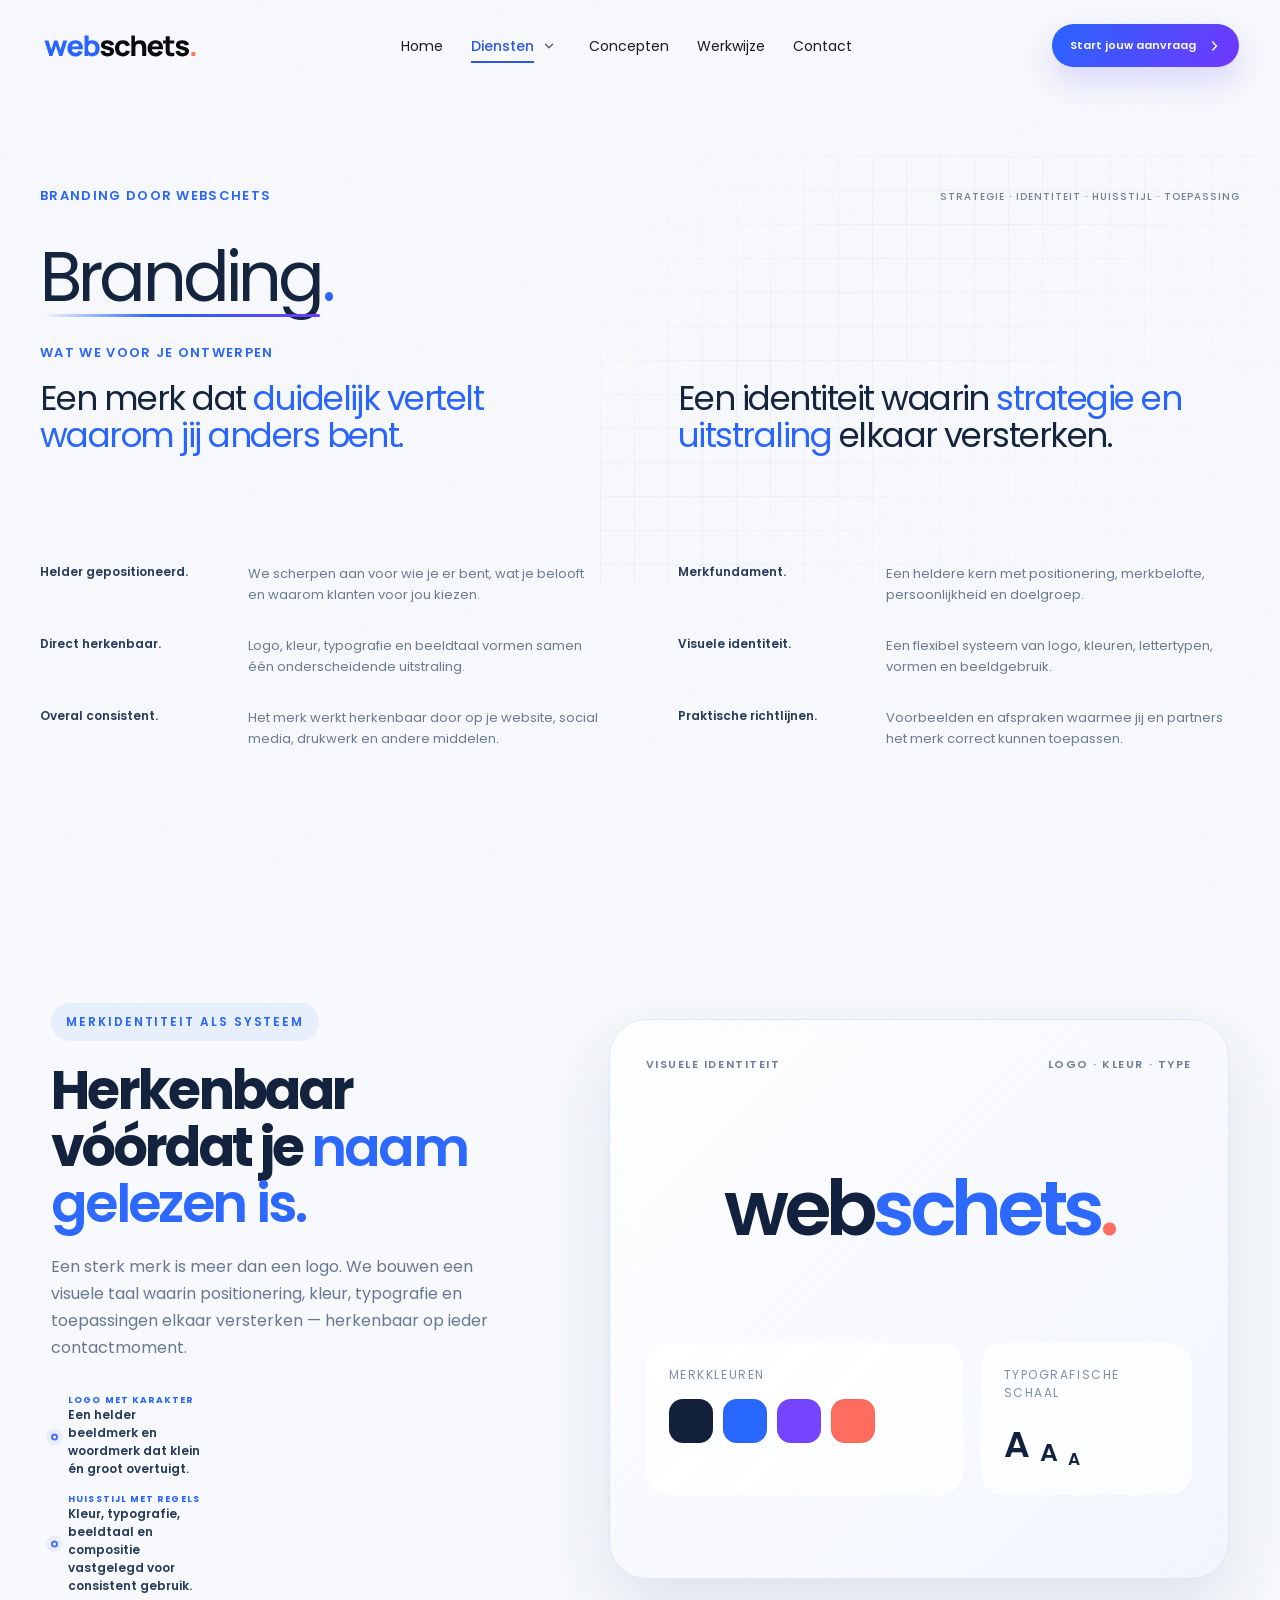
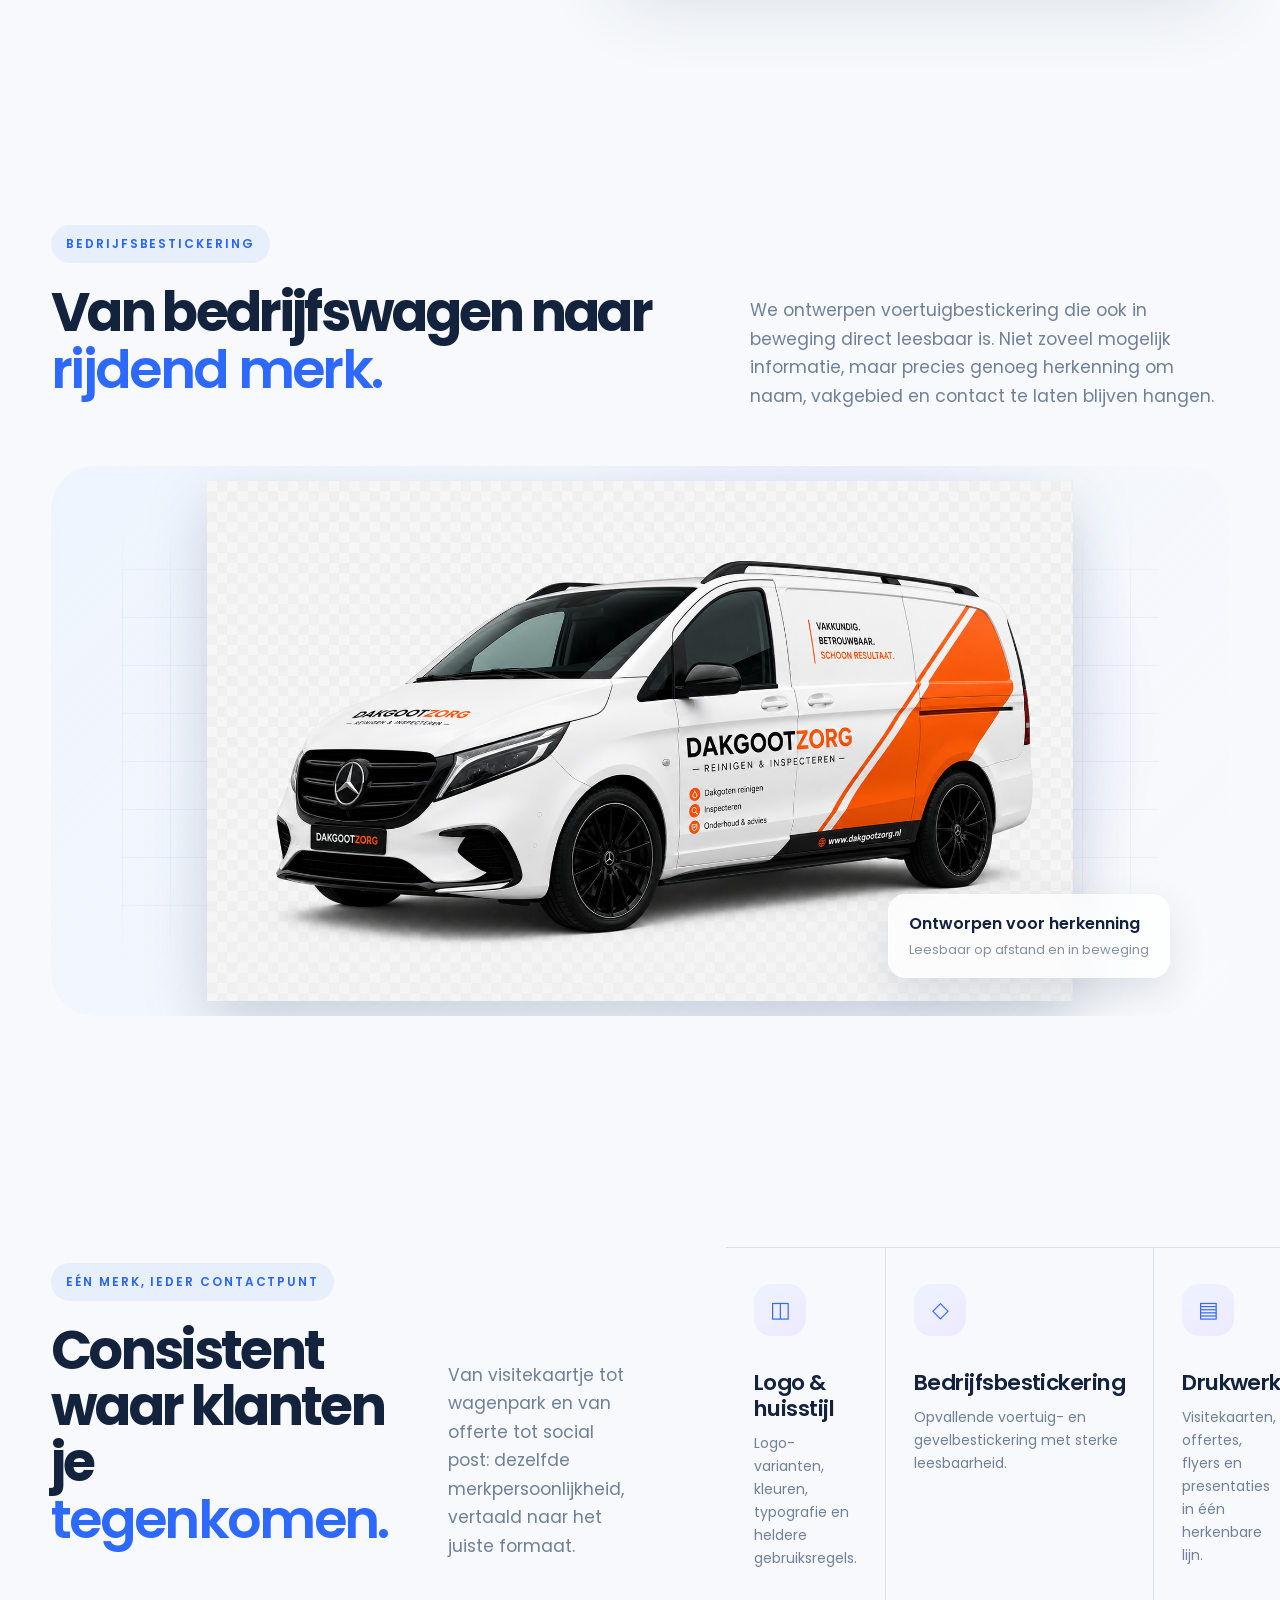
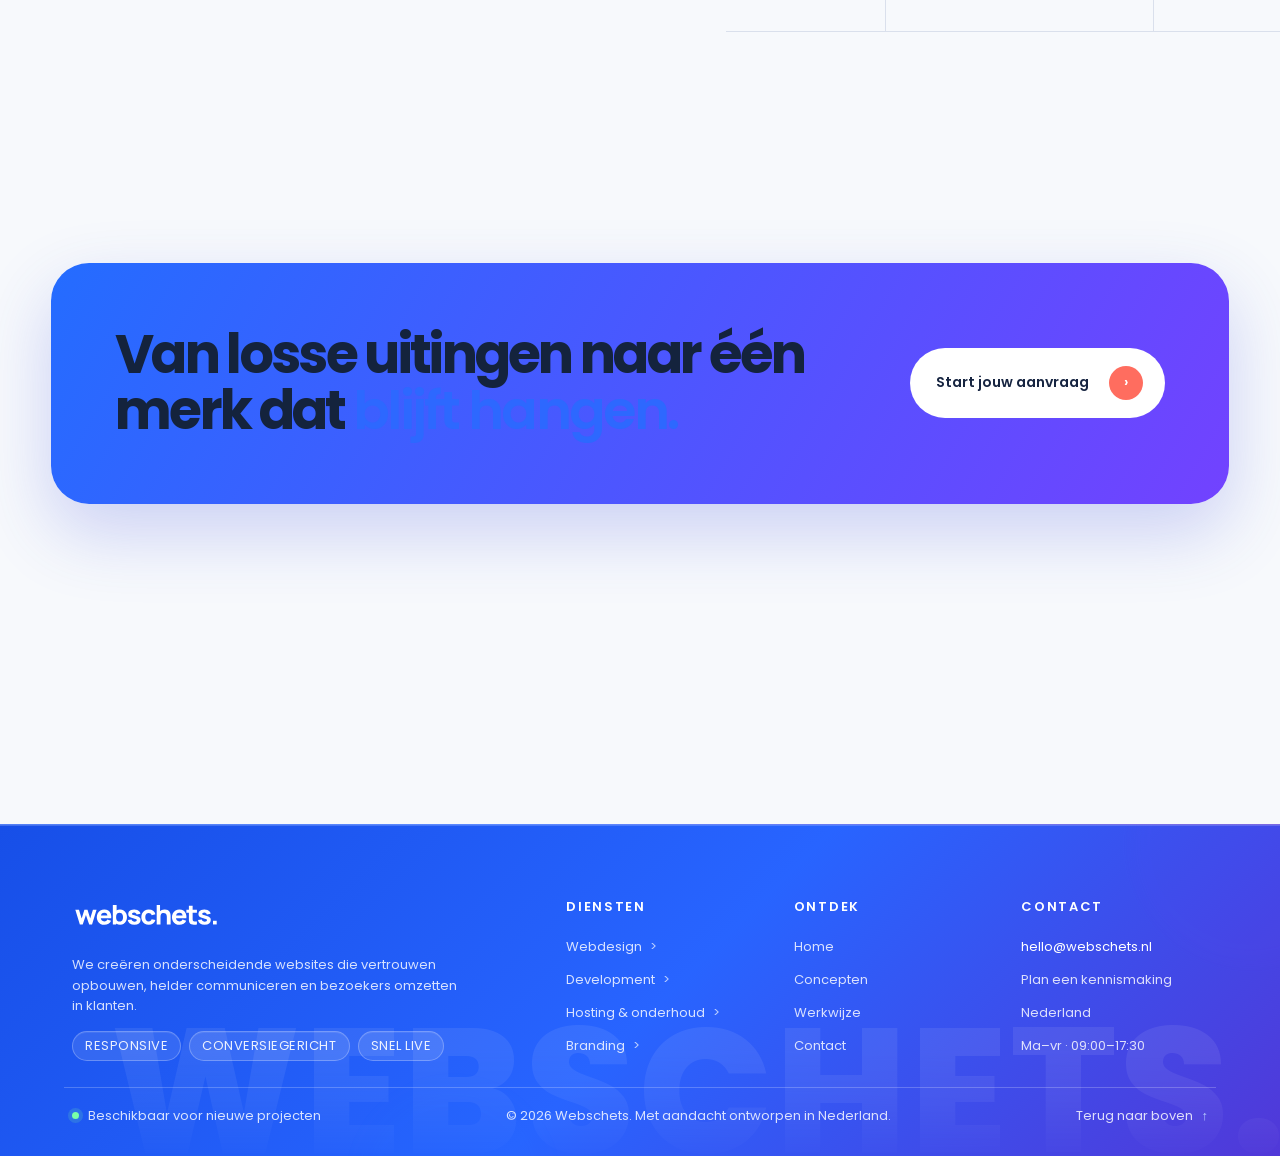
==== commit 18fb1455: "Ververs symmetrische hero-opmaak" ====
--- a/branding.html
+++ b/branding.html
@@ -11,7 +11,7 @@
   <link rel="stylesheet" href="typography.css?v=6">
   <link rel="stylesheet" href="logo-assets.css?v=2">
   <link rel="stylesheet" href="shared-footer.css?v=10">
-  <link rel="stylesheet" href="webdesign.css?v=56">
+  <link rel="stylesheet" href="webdesign.css?v=57">
   <link rel="stylesheet" href="branding.css?v=2">
   <link rel="stylesheet" href="card-title-weight.css?v=1">
   <link rel="stylesheet" href="shared-design-system.css?v=5">
--- a/webdesign.css
+++ b/webdesign.css
@@ -757,3 +757,39 @@
     font-size: 28px !important;
   }
 }
+
+
+/* Symmetrische tekstkolommen in alle dienstsubpagina-heros. */
+@media (min-width: 901px) {
+  html body.webdesign-page main > .wd-service-intro .wd-service-intro-grid {
+    grid-template-columns: repeat(2, minmax(0, 1fr)) !important;
+    gap: clamp(48px, 6vw, 76px) !important;
+  }
+  html body.webdesign-page main > .wd-service-intro .wd-service-intro-copy {
+    display: grid !important;
+    grid-template-rows: minmax(4.4em, auto) 1fr !important;
+    align-content: start !important;
+    min-width: 0 !important;
+  }
+  html body.webdesign-page main > .wd-service-intro .wd-service-intro-copy > h2 {
+    width: 100% !important;
+    max-width: none !important;
+    min-height: 4.4em !important;
+    margin-bottom: 22px !important;
+  }
+  html body.webdesign-page main > .wd-service-intro .wd-service-explanation {
+    display: grid !important;
+    grid-template-rows: repeat(3, minmax(0, 1fr)) !important;
+    align-content: start !important;
+    gap: 0 !important;
+  }
+  html body.webdesign-page main > .wd-service-intro .wd-service-explanation > p {
+    display: grid !important;
+    grid-template-columns: minmax(150px, .7fr) minmax(0, 1.3fr) !important;
+    align-items: start !important;
+    gap: 18px !important;
+    min-height: 72px !important;
+    margin: 0 !important;
+    padding: 12px 0 !important;
+  }
+}
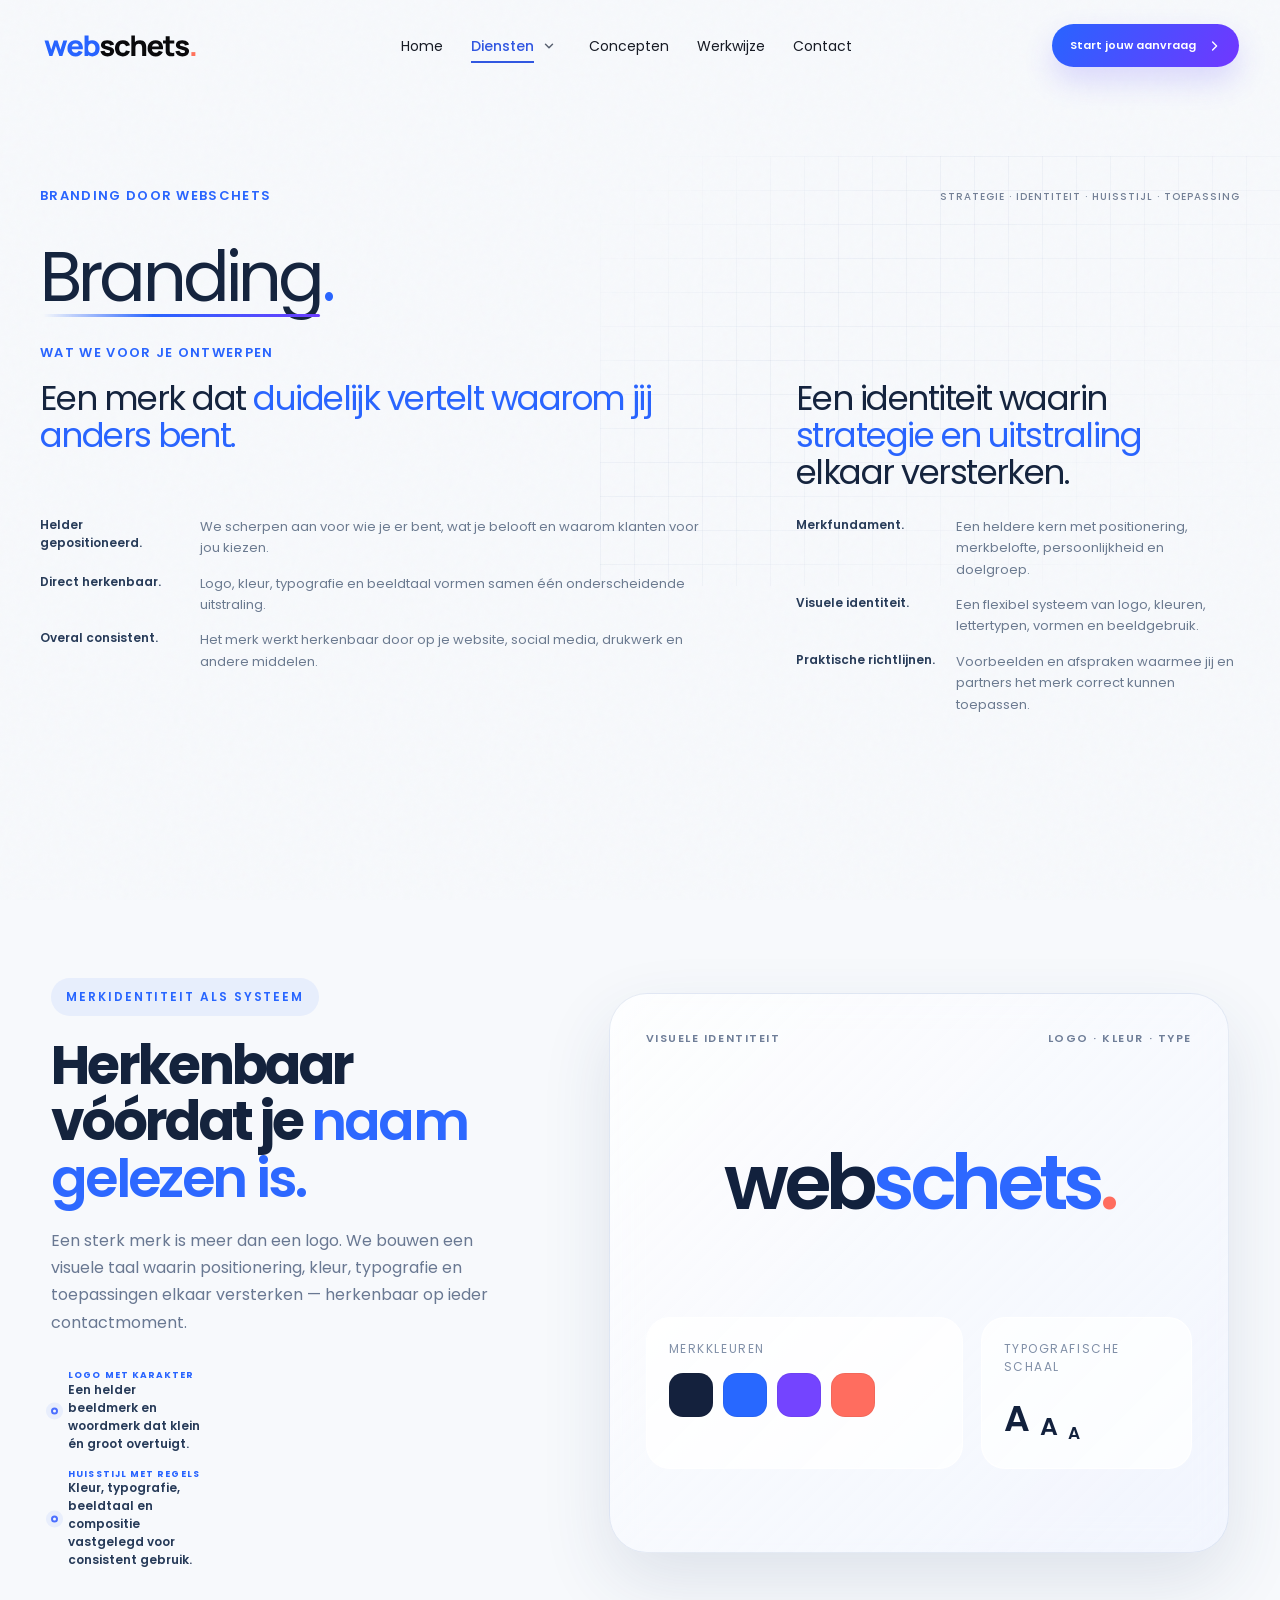
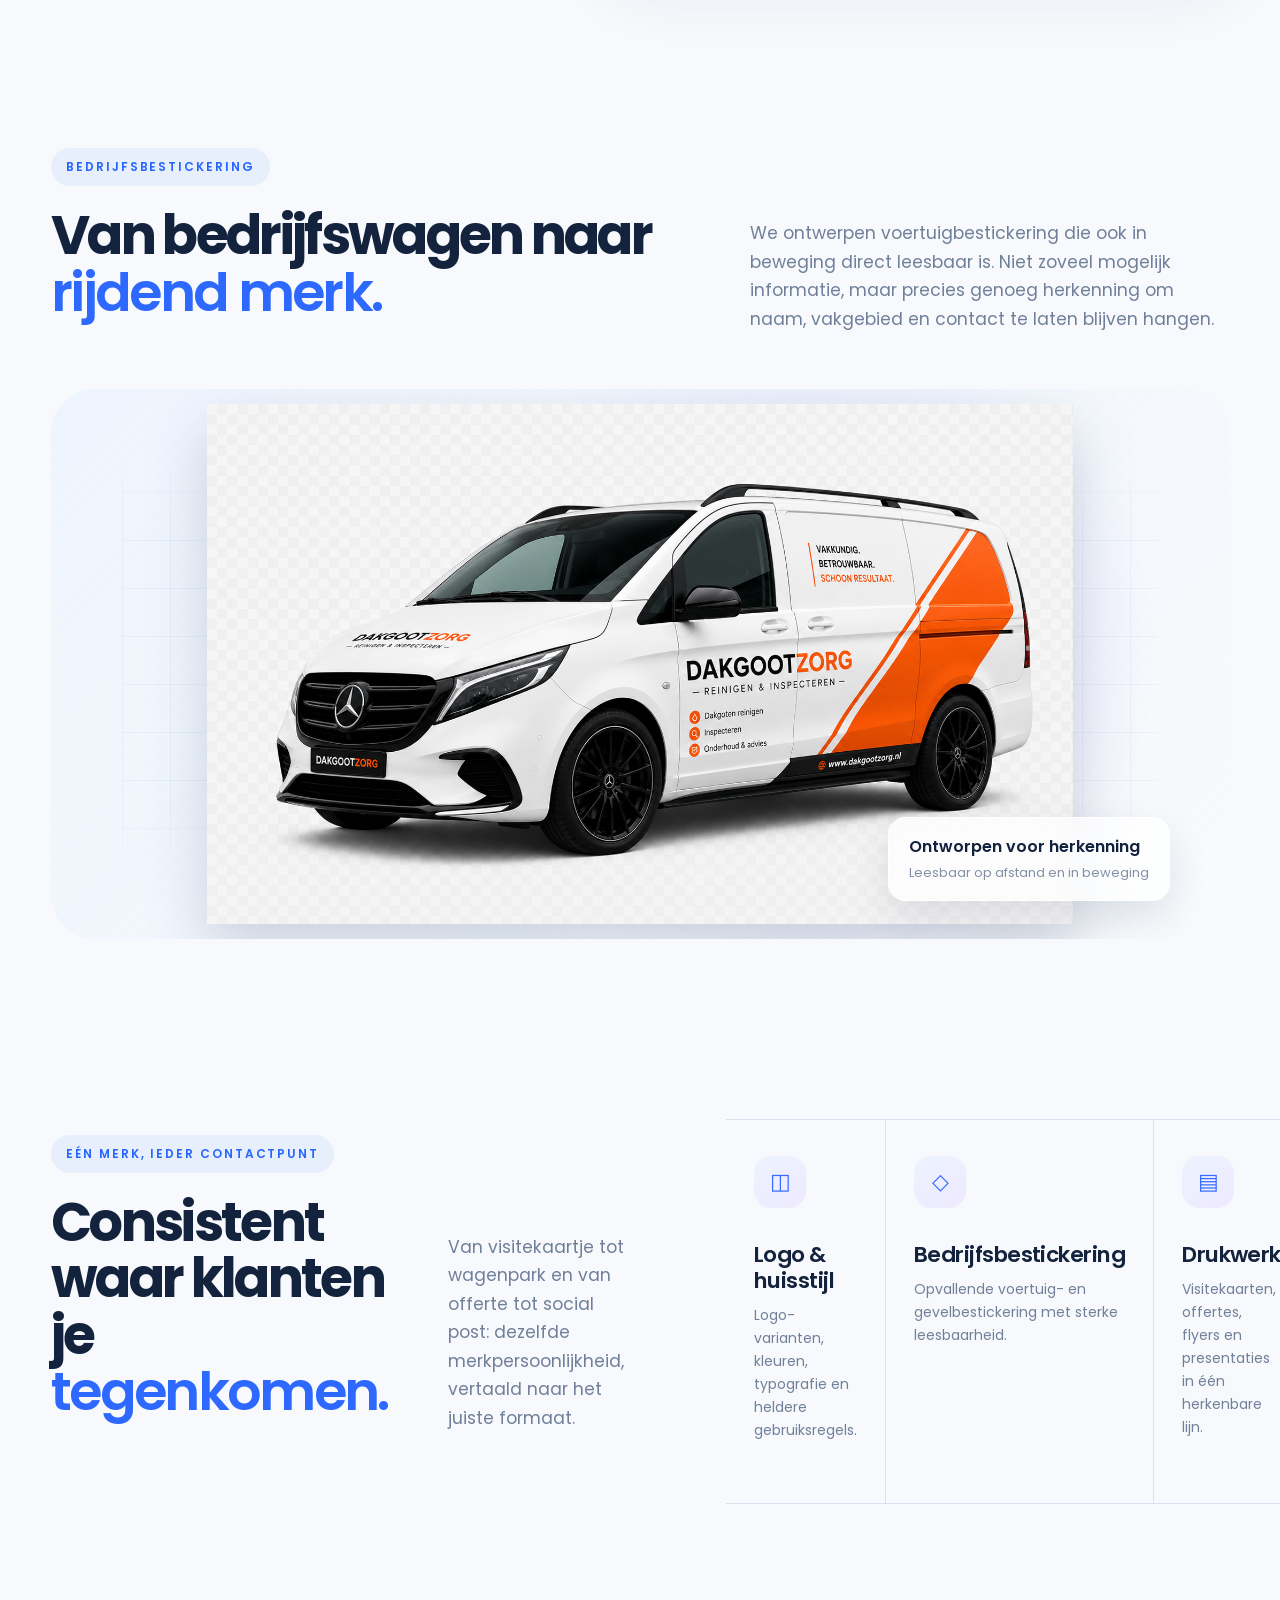
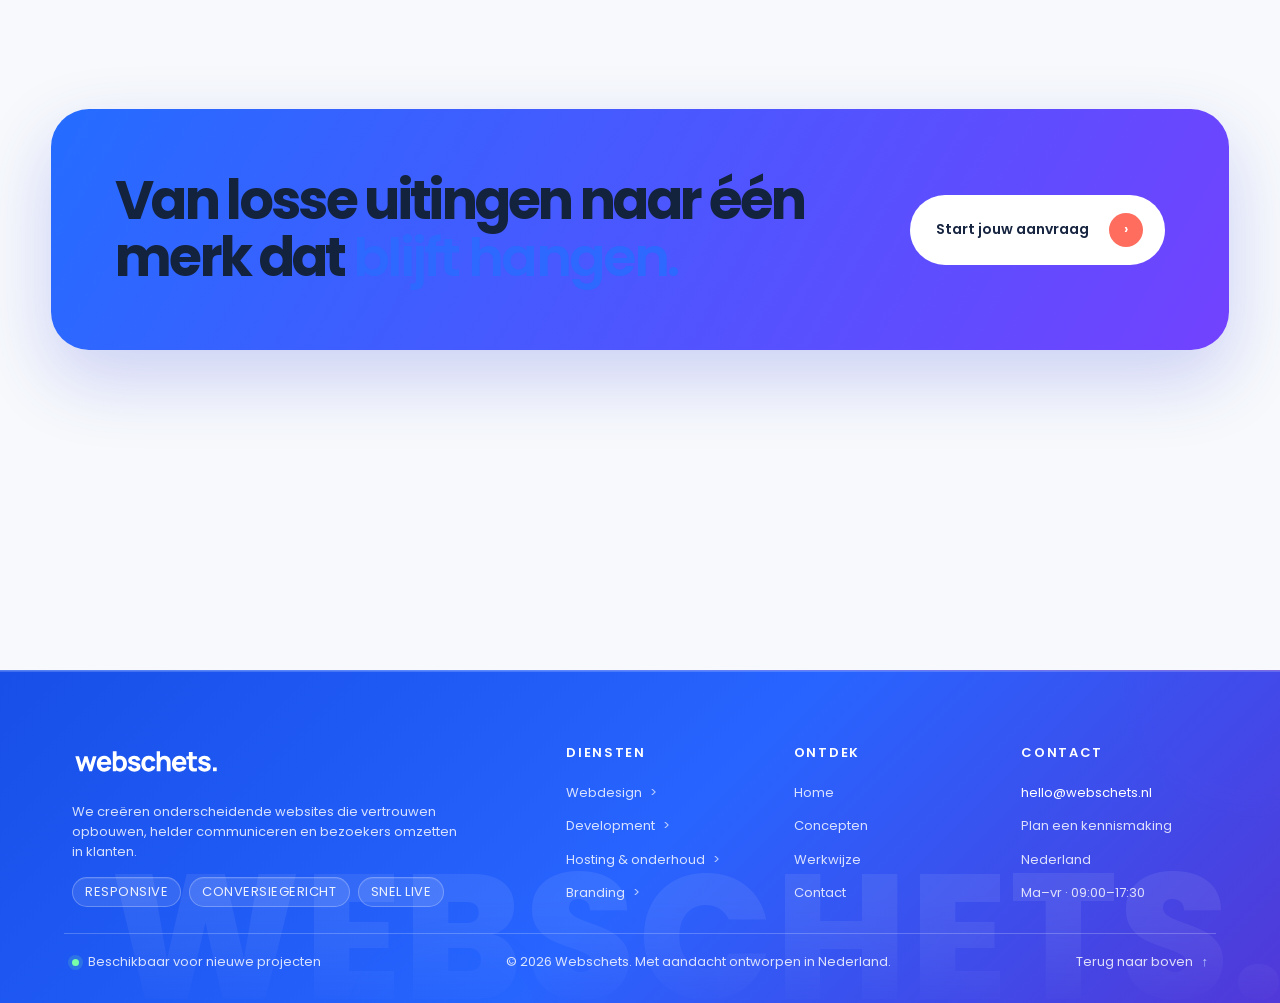
==== commit 401be2ce: "Laad gedeelde sectiespacing" ====
--- a/branding.html
+++ b/branding.html
@@ -14,7 +14,7 @@
   <link rel="stylesheet" href="webdesign.css?v=57">
   <link rel="stylesheet" href="branding.css?v=2">
   <link rel="stylesheet" href="card-title-weight.css?v=1">
-  <link rel="stylesheet" href="shared-design-system.css?v=5">
+  <link rel="stylesheet" href="shared-design-system.css?v=6">
   <style id="brand-foundation-blueprint-styles">
     .brand-foundation-blueprint {
       position: relative;
--- a/webdesign.css
+++ b/webdesign.css
@@ -757,39 +757,3 @@
     font-size: 28px !important;
   }
 }
-
-
-/* Symmetrische tekstkolommen in alle dienstsubpagina-heros. */
-@media (min-width: 901px) {
-  html body.webdesign-page main > .wd-service-intro .wd-service-intro-grid {
-    grid-template-columns: repeat(2, minmax(0, 1fr)) !important;
-    gap: clamp(48px, 6vw, 76px) !important;
-  }
-  html body.webdesign-page main > .wd-service-intro .wd-service-intro-copy {
-    display: grid !important;
-    grid-template-rows: minmax(4.4em, auto) 1fr !important;
-    align-content: start !important;
-    min-width: 0 !important;
-  }
-  html body.webdesign-page main > .wd-service-intro .wd-service-intro-copy > h2 {
-    width: 100% !important;
-    max-width: none !important;
-    min-height: 4.4em !important;
-    margin-bottom: 22px !important;
-  }
-  html body.webdesign-page main > .wd-service-intro .wd-service-explanation {
-    display: grid !important;
-    grid-template-rows: repeat(3, minmax(0, 1fr)) !important;
-    align-content: start !important;
-    gap: 0 !important;
-  }
-  html body.webdesign-page main > .wd-service-intro .wd-service-explanation > p {
-    display: grid !important;
-    grid-template-columns: minmax(150px, .7fr) minmax(0, 1.3fr) !important;
-    align-items: start !important;
-    gap: 18px !important;
-    min-height: 72px !important;
-    margin: 0 !important;
-    padding: 12px 0 !important;
-  }
-}
--- a/shared-design-system.css
+++ b/shared-design-system.css
@@ -601,3 +601,42 @@
     grid-template-columns: 72px minmax(0, 1fr) !important;
   }
 }
+
+
+/* Gedeeld verticaal sectieritme voor alle vier dienstsubpagina's. */
+html body.webdesign-page {
+  --service-section-space: clamp(64px, 7vw, 92px);
+}
+html body.webdesign-page main {
+  background: transparent !important;
+}
+html body.webdesign-page main > section:not(.wd-service-intro):not(.wd-final-cta):not(.brand-v2-cta) {
+  box-sizing: border-box !important;
+  margin-top: 0 !important;
+  margin-bottom: 0 !important;
+  padding-top: var(--service-section-space) !important;
+  padding-bottom: var(--service-section-space) !important;
+  border-top: 0 !important;
+  border-bottom: 0 !important;
+}
+html body.webdesign-page main > .wd-final-cta {
+  margin-top: var(--service-section-space) !important;
+  margin-bottom: var(--service-section-space) !important;
+}
+html body.webdesign-page main > .brand-v2-cta {
+  margin-top: var(--service-section-space) !important;
+  margin-bottom: 0 !important;
+}
+html body.webdesign-page main > section + section {
+  background-clip: padding-box;
+}
+@media (max-width: 900px) {
+  html body.webdesign-page {
+    --service-section-space: clamp(52px, 9vw, 72px);
+  }
+}
+@media (max-width: 600px) {
+  html body.webdesign-page {
+    --service-section-space: 48px;
+  }
+}
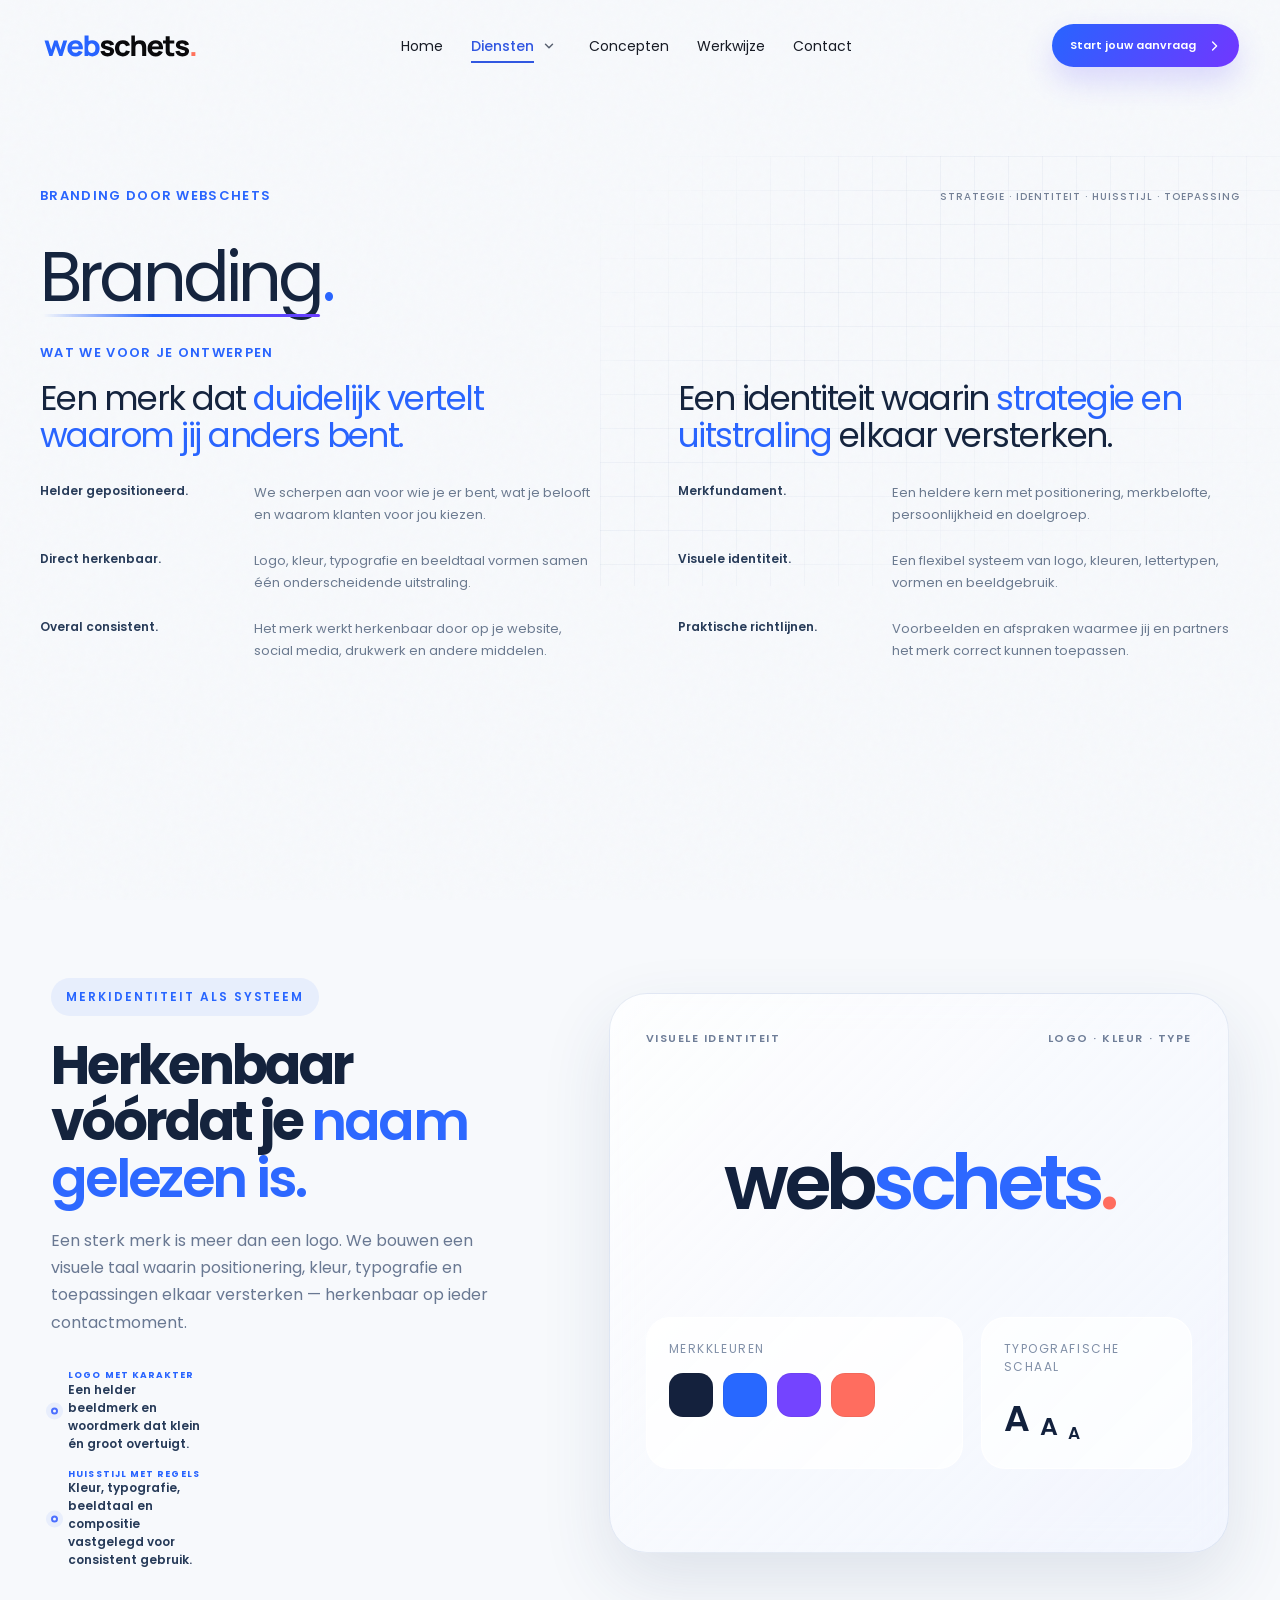
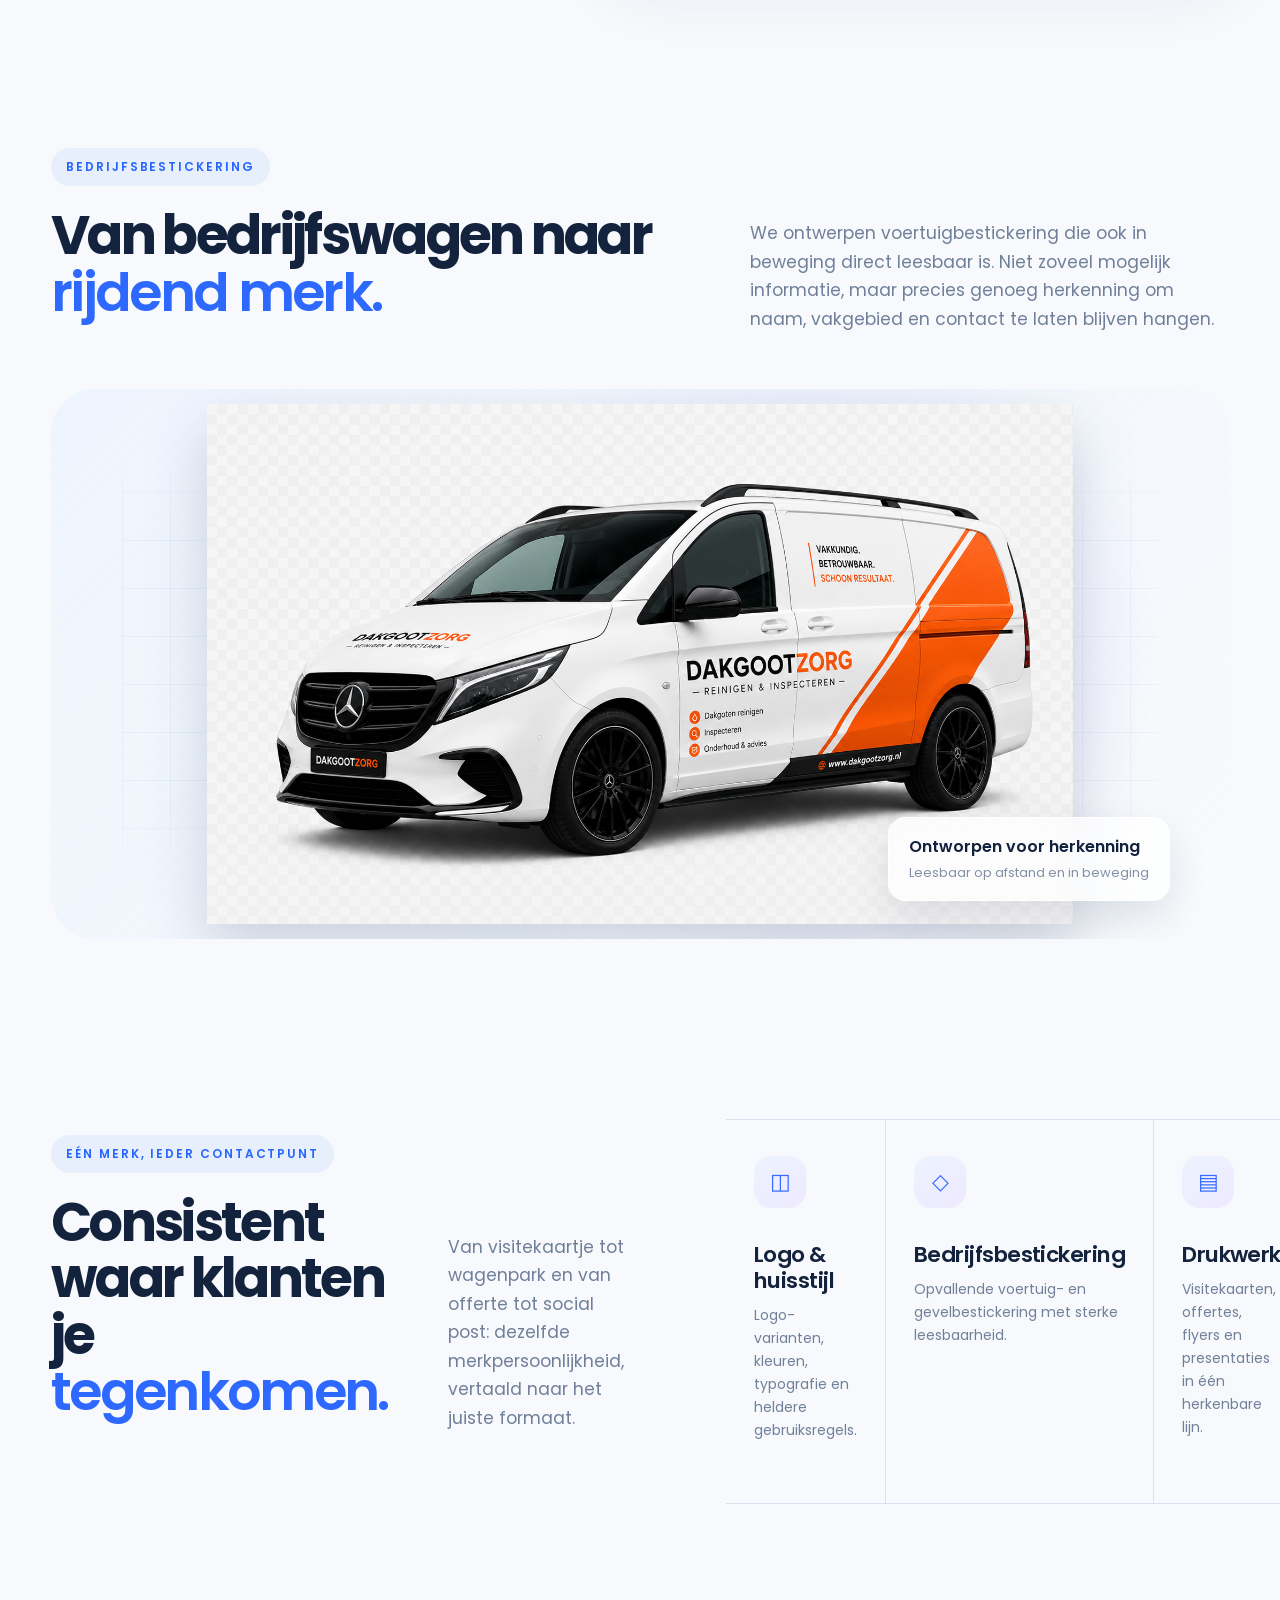
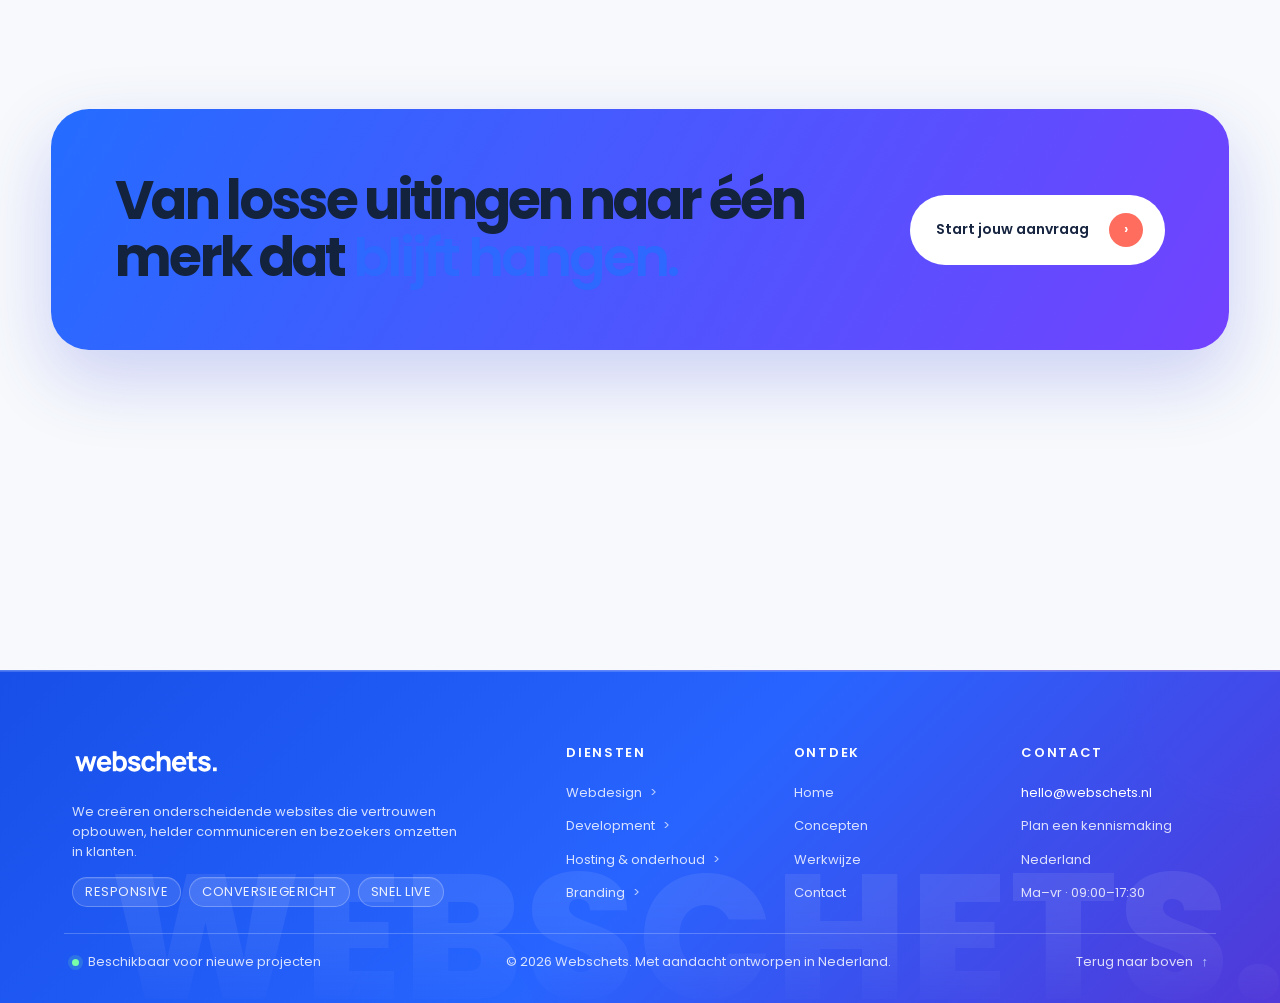
==== commit 1c11ac06: "Laad gedeelde symmetrische hero-indeling" ====
--- a/branding.html
+++ b/branding.html
@@ -14,7 +14,7 @@
   <link rel="stylesheet" href="webdesign.css?v=57">
   <link rel="stylesheet" href="branding.css?v=2">
   <link rel="stylesheet" href="card-title-weight.css?v=1">
-  <link rel="stylesheet" href="shared-design-system.css?v=6">
+  <link rel="stylesheet" href="shared-design-system.css?v=7">
   <style id="brand-foundation-blueprint-styles">
     .brand-foundation-blueprint {
       position: relative;
--- a/shared-design-system.css
+++ b/shared-design-system.css
@@ -640,3 +640,46 @@
     --service-section-space: 48px;
   }
 }
+
+
+/* Symmetrische hero-inhoud voor Webdesign, Development, Hosting en Branding. */
+@media (min-width: 901px) {
+  html body.webdesign-page main > .wd-service-intro .wd-service-intro-grid {
+    grid-template-columns: repeat(2, minmax(0, 1fr)) !important;
+    align-items: start !important;
+    gap: clamp(48px, 6vw, 76px) !important;
+  }
+  html body.webdesign-page main > .wd-service-intro .wd-service-intro-copy > h2 {
+    width: 100% !important;
+    max-width: none !important;
+    min-height: 2.2em !important;
+  }
+}
+html body.webdesign-page main > .wd-service-intro .wd-service-intro-copy {
+  min-width: 0 !important;
+}
+html body.webdesign-page main > .wd-service-intro .wd-service-explanation {
+  display: grid !important;
+  grid-template-rows: repeat(3, minmax(0, 1fr)) !important;
+}
+html body.webdesign-page main > .wd-service-intro .wd-service-explanation > p {
+  display: grid !important;
+  grid-template-columns: minmax(150px, .72fr) minmax(0, 1.28fr) !important;
+  align-items: start !important;
+  gap: 18px !important;
+  min-height: 68px !important;
+  margin: 0 !important;
+  padding: 11px 0 !important;
+}
+@media (max-width: 900px) {
+  html body.webdesign-page main > .wd-service-intro .wd-service-intro-copy {
+    width: 100% !important;
+  }
+}
+@media (max-width: 600px) {
+  html body.webdesign-page main > .wd-service-intro .wd-service-explanation > p {
+    grid-template-columns: 1fr !important;
+    gap: 6px !important;
+    min-height: 0 !important;
+  }
+}
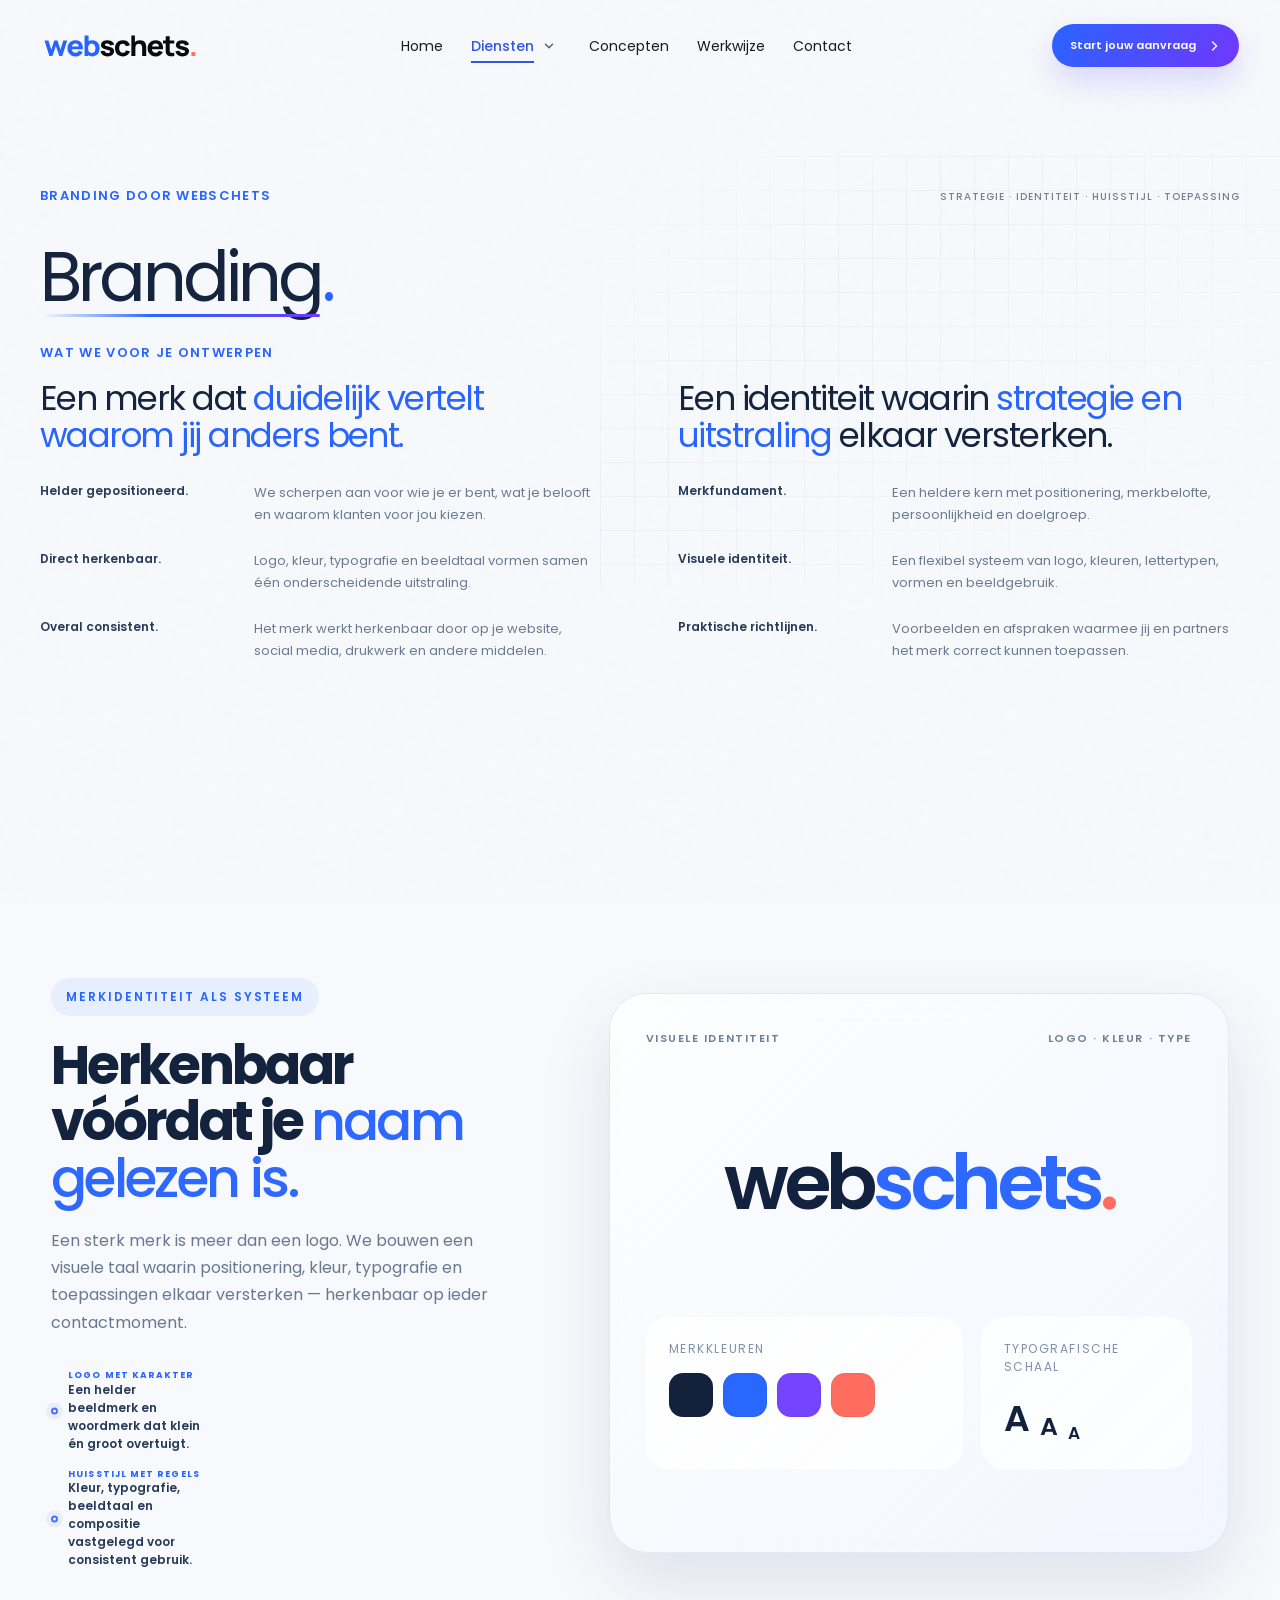
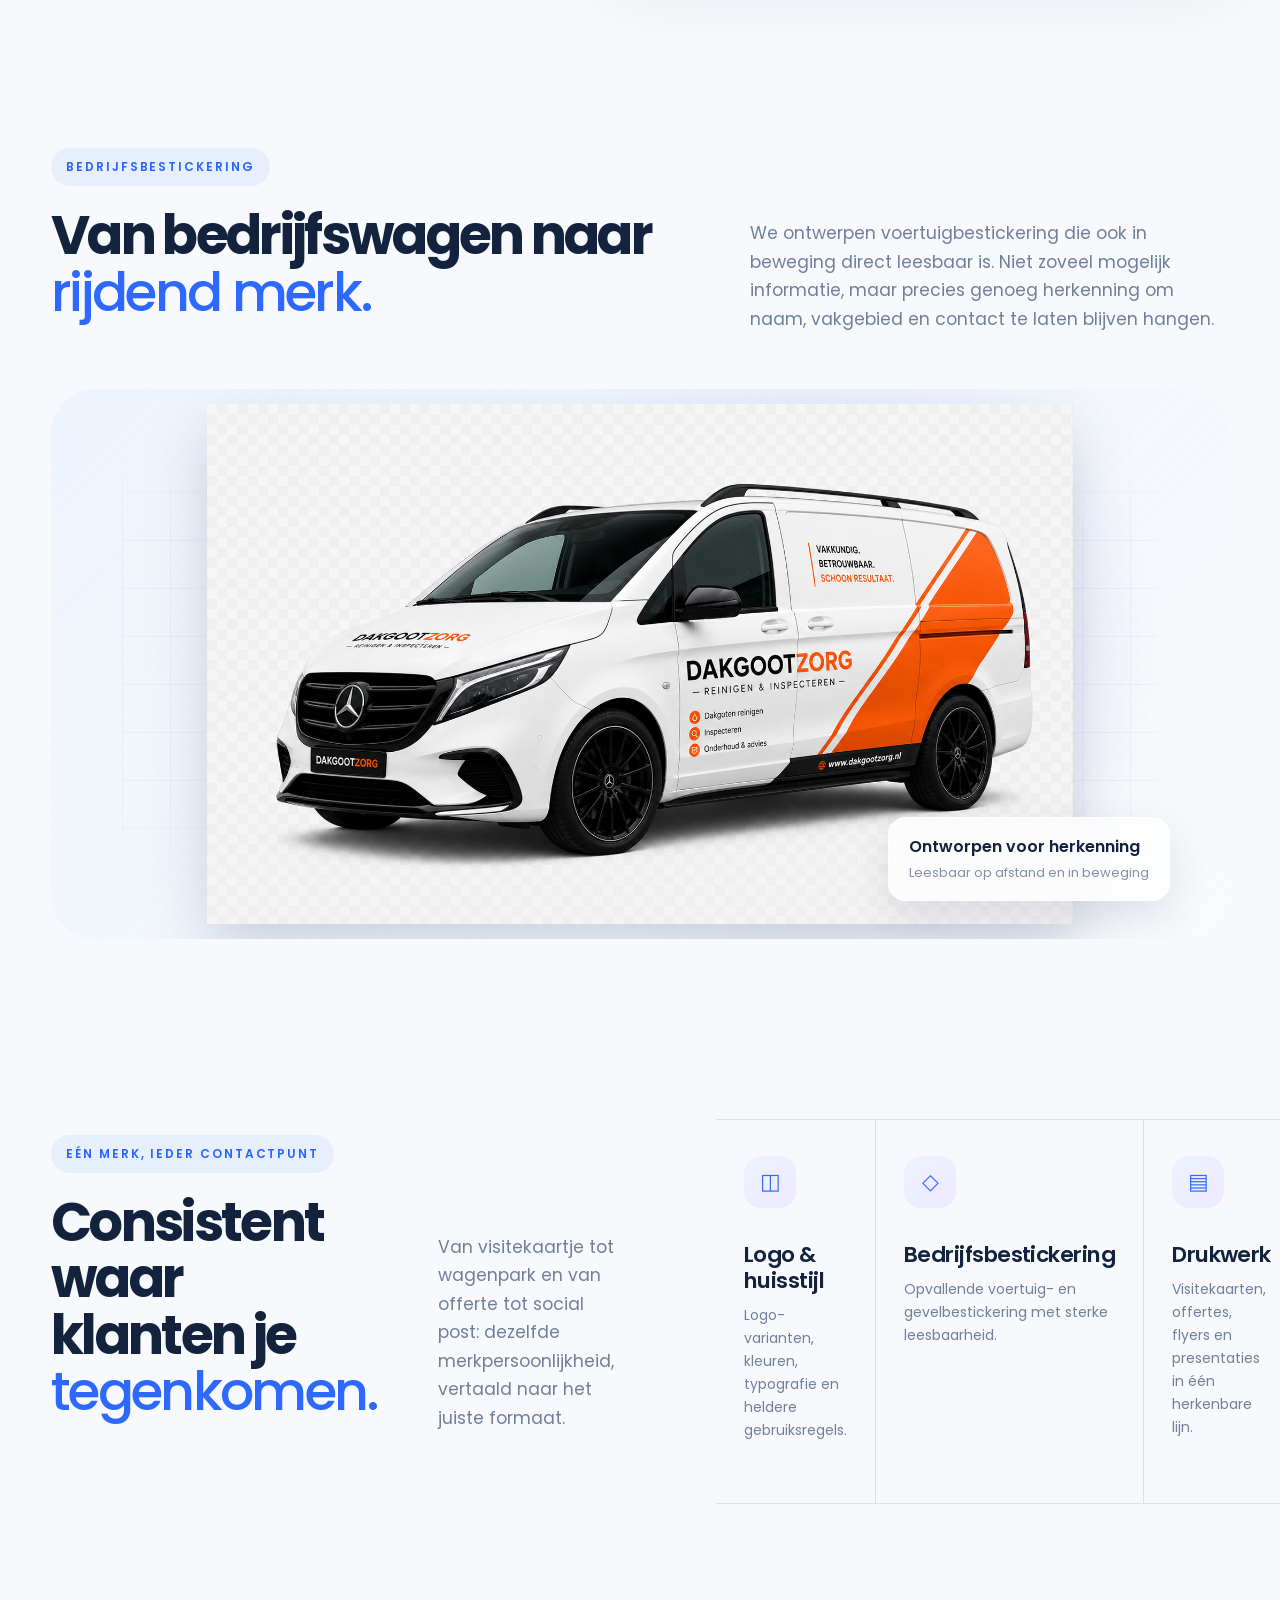
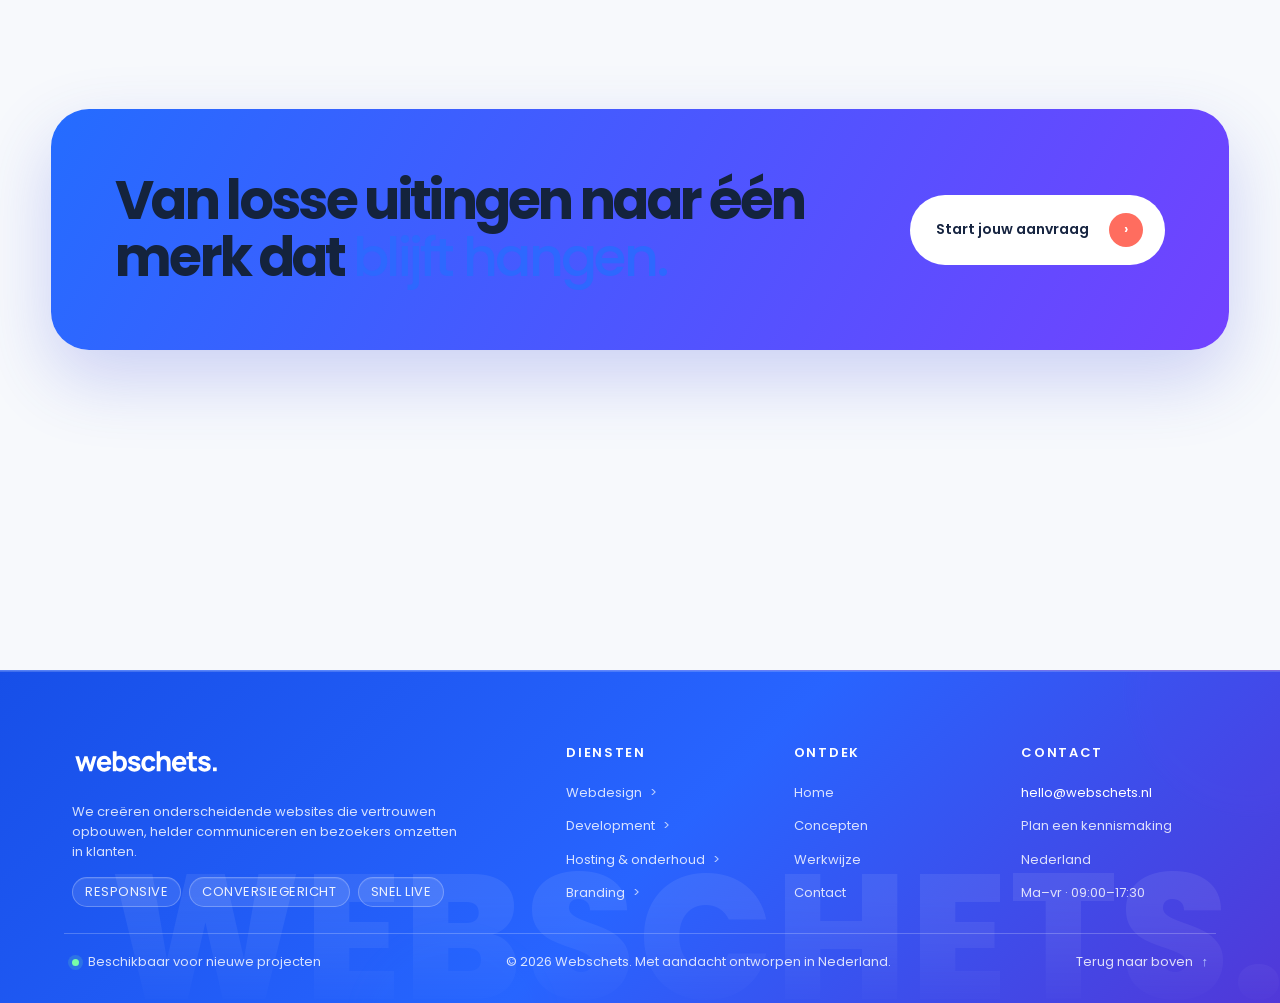
==== commit 6acd48c3: "Ververs definitieve semibold-koppen" ====
--- a/branding.html
+++ b/branding.html
@@ -14,7 +14,7 @@
   <link rel="stylesheet" href="webdesign.css?v=57">
   <link rel="stylesheet" href="branding.css?v=2">
   <link rel="stylesheet" href="card-title-weight.css?v=1">
-  <link rel="stylesheet" href="shared-design-system.css?v=7">
+  <link rel="stylesheet" href="shared-design-system.css?v=8">
   <style id="brand-foundation-blueprint-styles">
     .brand-foundation-blueprint {
       position: relative;
--- a/shared-design-system.css
+++ b/shared-design-system.css
@@ -683,3 +683,15 @@
     min-height: 0 !important;
   }
 }
+
+
+/* Definitieve kopdikte op alle dienstsubpagina's: optisch semibold. */
+html body.webdesign-page main :is(h1, h2, h3, h4, h5, h6),
+html body.webdesign-page main :is(h1, h2, h3, h4, h5, h6) :is(span, em, strong, b) {
+  font-family: "Poppins", Arial, sans-serif !important;
+  font-weight: 500 !important;
+  font-synthesis: none !important;
+  font-variation-settings: "wght" 500 !important;
+  -webkit-text-stroke: 0 !important;
+  text-shadow: none;
+}
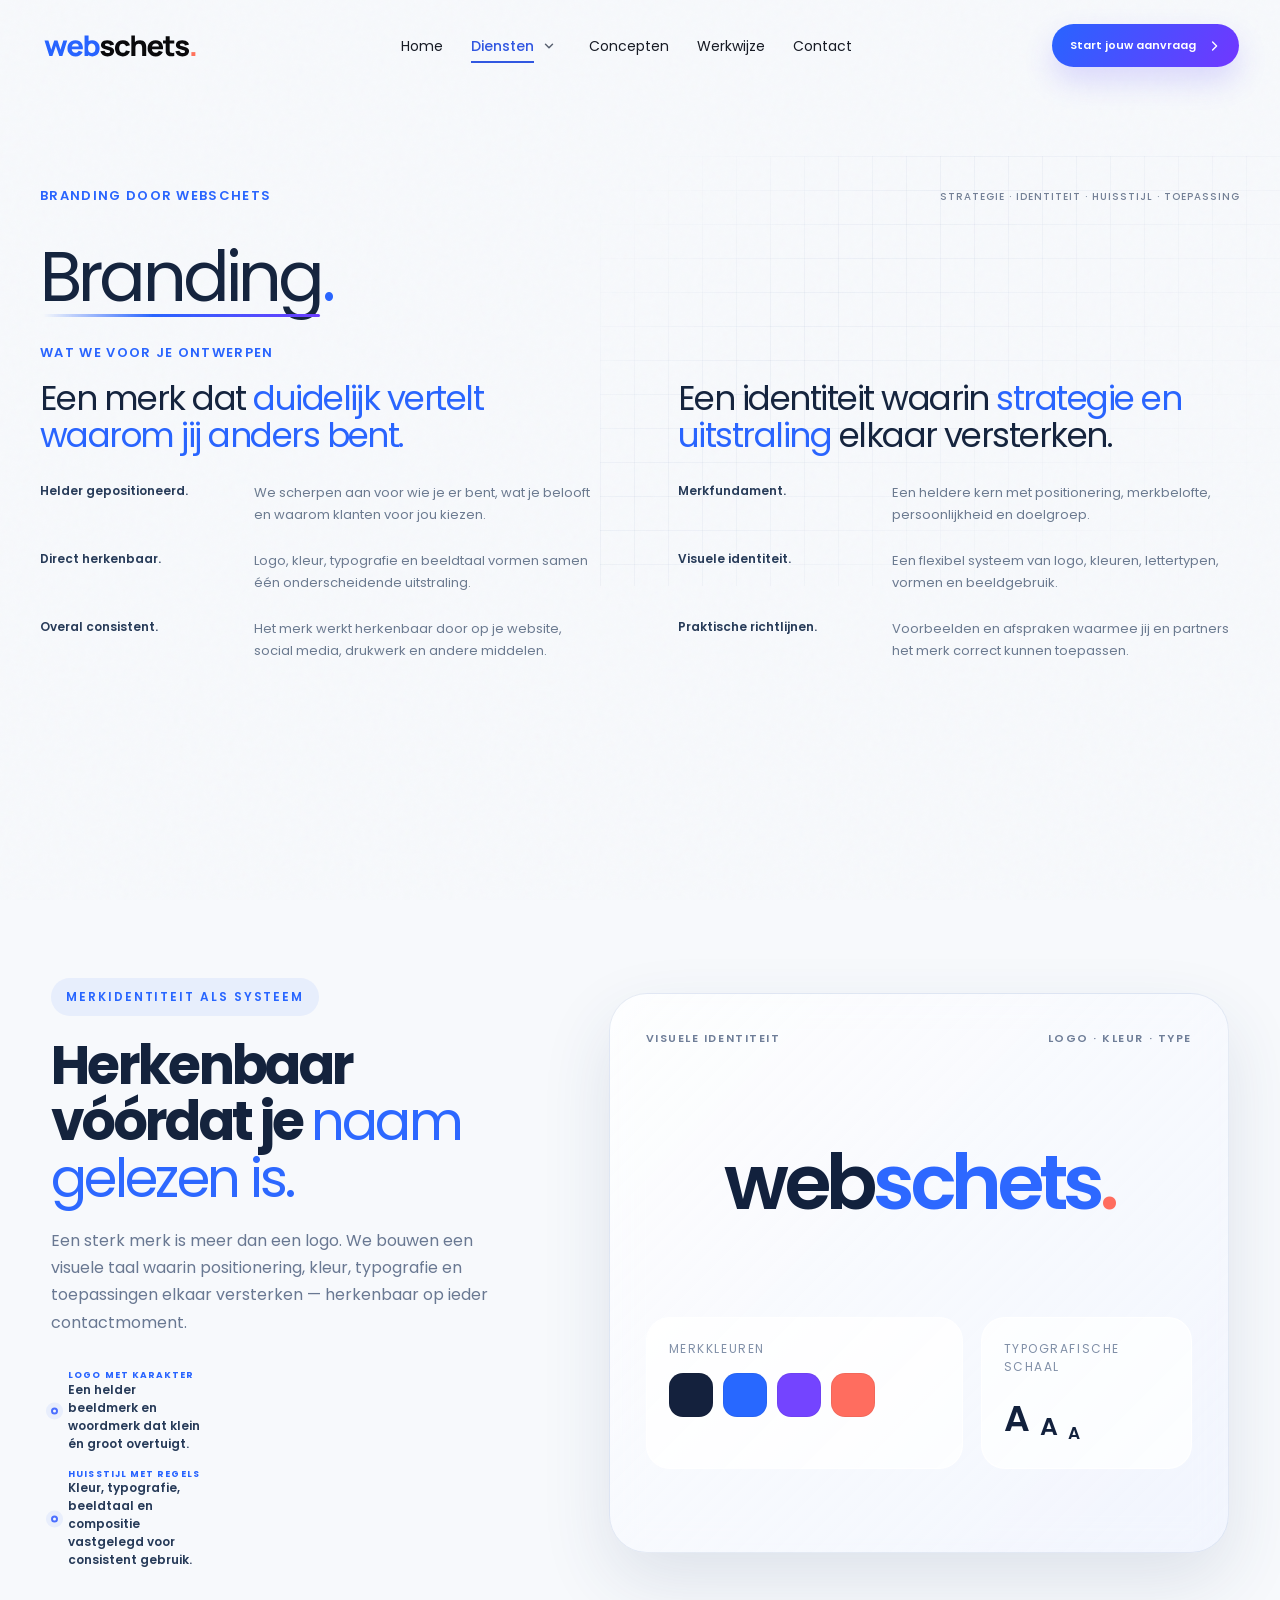
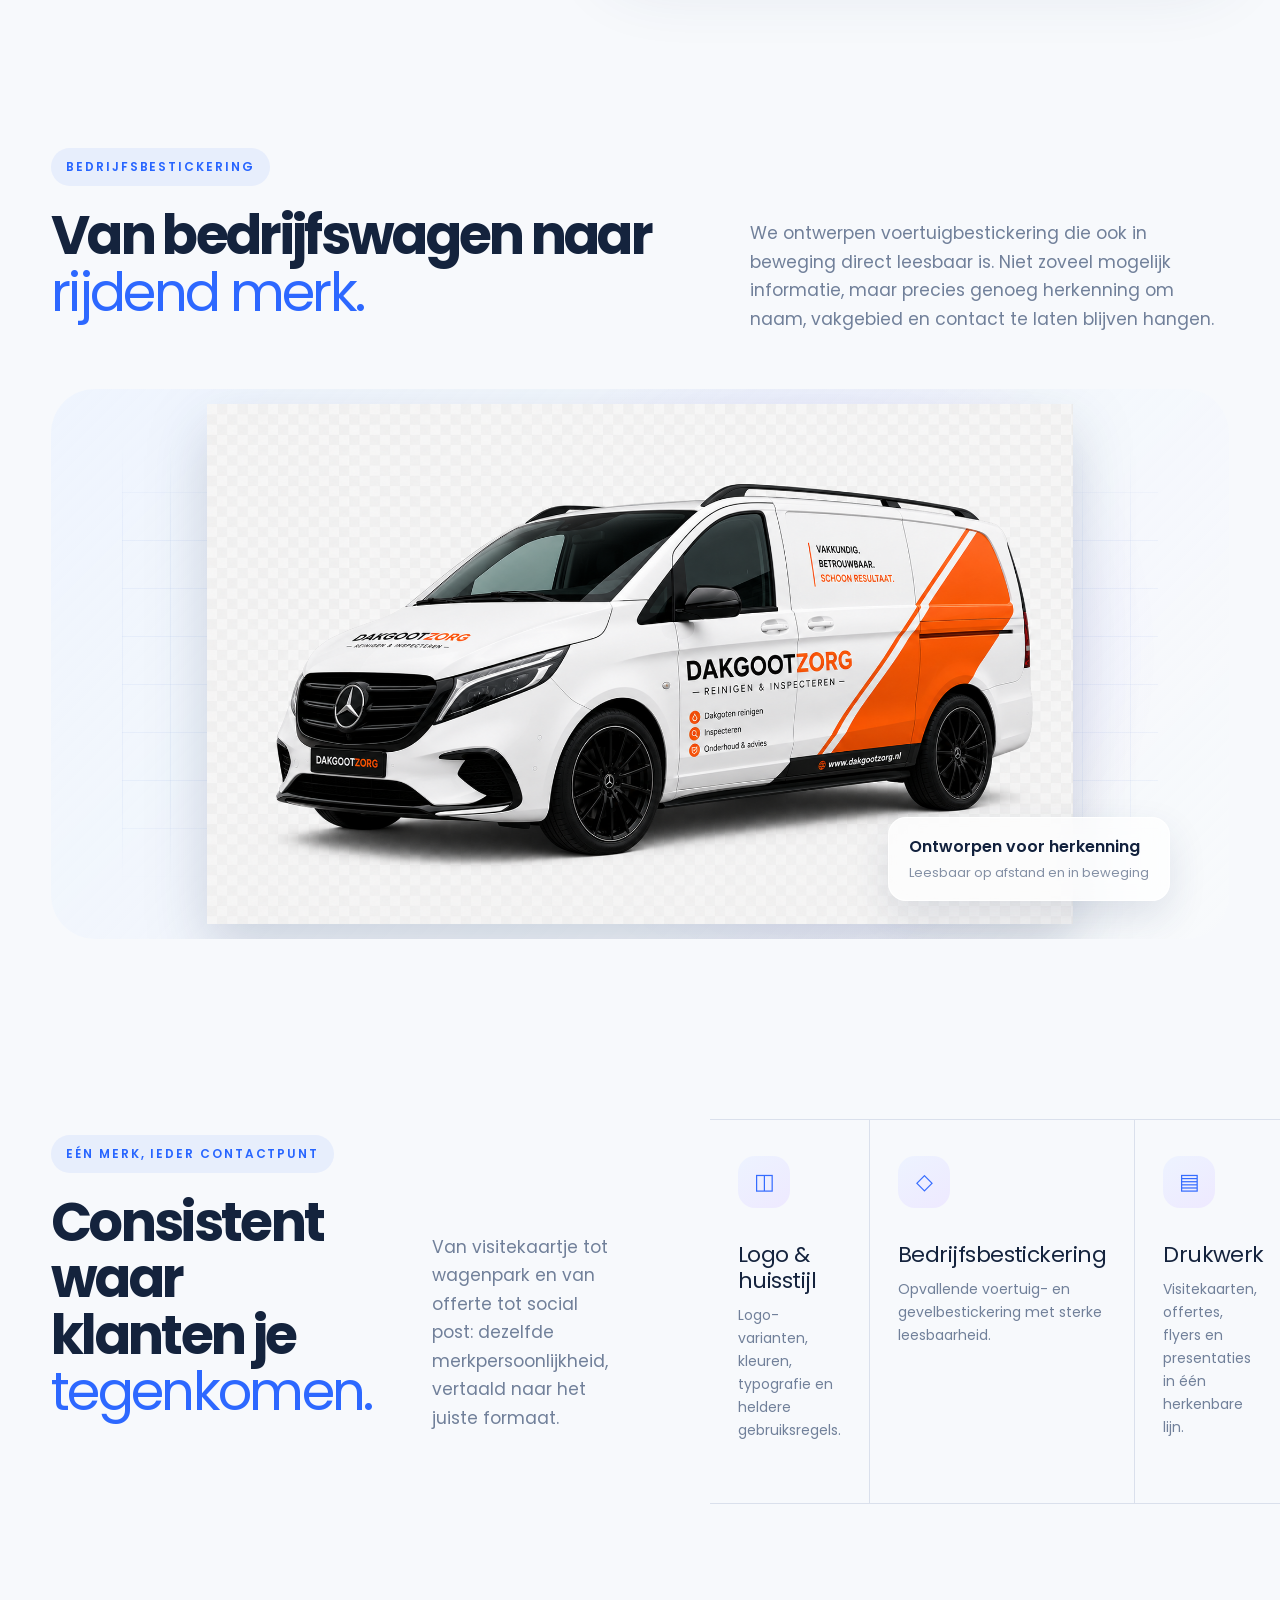
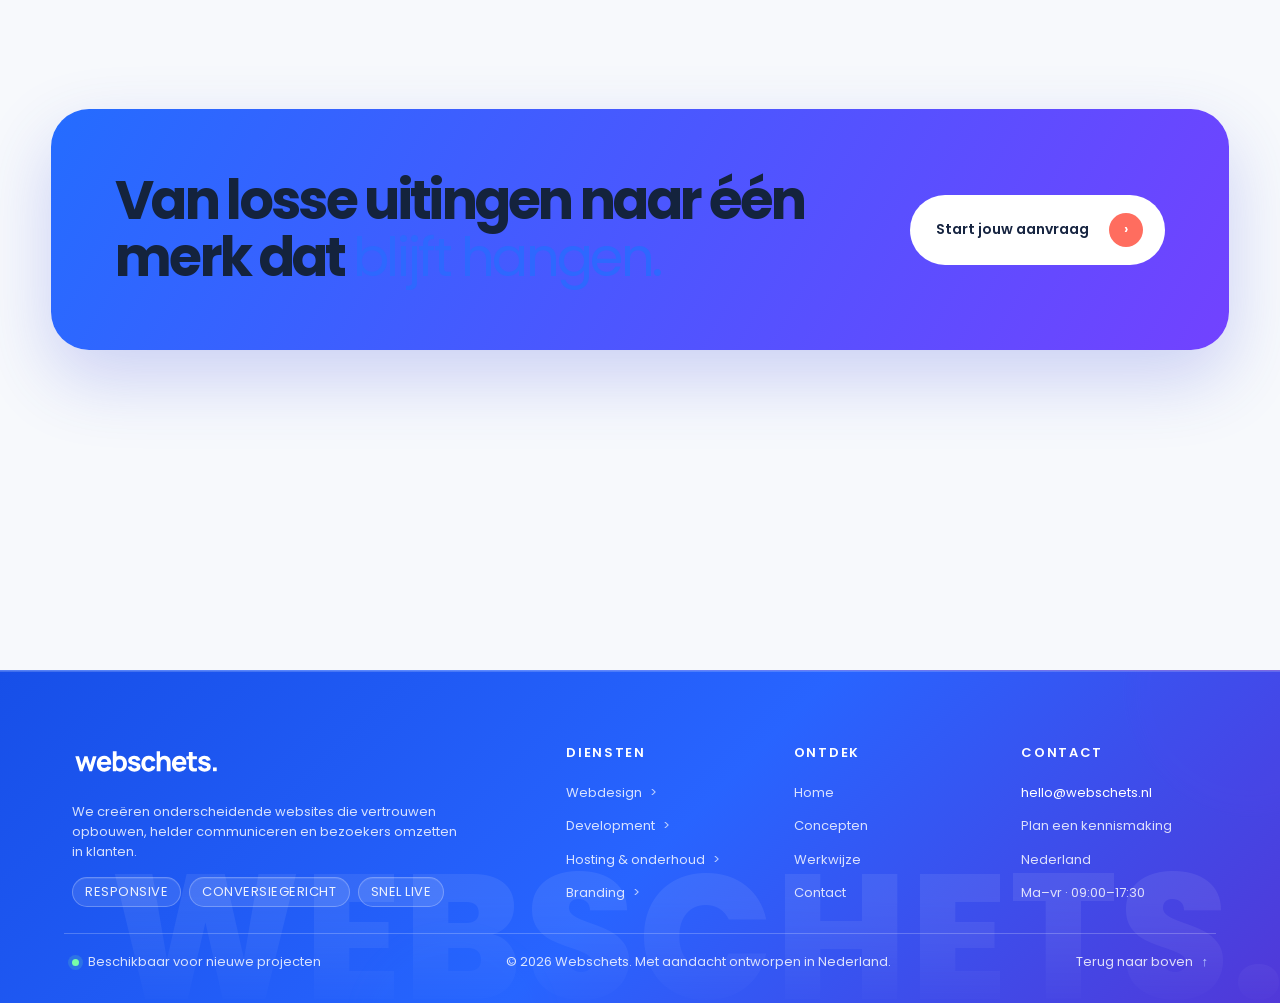
==== commit 35ae79df: "Refresh service typography stylesheet" ====
--- a/branding.html
+++ b/branding.html
@@ -14,7 +14,7 @@
   <link rel="stylesheet" href="webdesign.css?v=57">
   <link rel="stylesheet" href="branding.css?v=2">
   <link rel="stylesheet" href="card-title-weight.css?v=1">
-  <link rel="stylesheet" href="shared-design-system.css?v=8">
+  <link rel="stylesheet" href="shared-design-system.css?v=9">
   <style id="brand-foundation-blueprint-styles">
     .brand-foundation-blueprint {
       position: relative;
--- a/shared-design-system.css
+++ b/shared-design-system.css
@@ -695,3 +695,17 @@
   -webkit-text-stroke: 0 !important;
   text-shadow: none;
 }
+
+
+/* Finale visuele correctie: Poppins 500 oogt hier als bold; gebruik de lichtere
+   beschikbare snede voor alle sectietitels en hun gekleurde tekstfragmenten. */
+html body.webdesign-page main section :is(h1, h2, h3, h4, h5, h6),
+html body.webdesign-page main section :is(h1, h2, h3, h4, h5, h6) :is(span, em, strong, b) {
+  font-family: "Poppins", Arial, sans-serif !important;
+  font-weight: 400 !important;
+  font-style: normal !important;
+  font-synthesis: none !important;
+  font-variation-settings: normal !important;
+  -webkit-text-stroke-width: 0 !important;
+  text-shadow: none !important;
+}
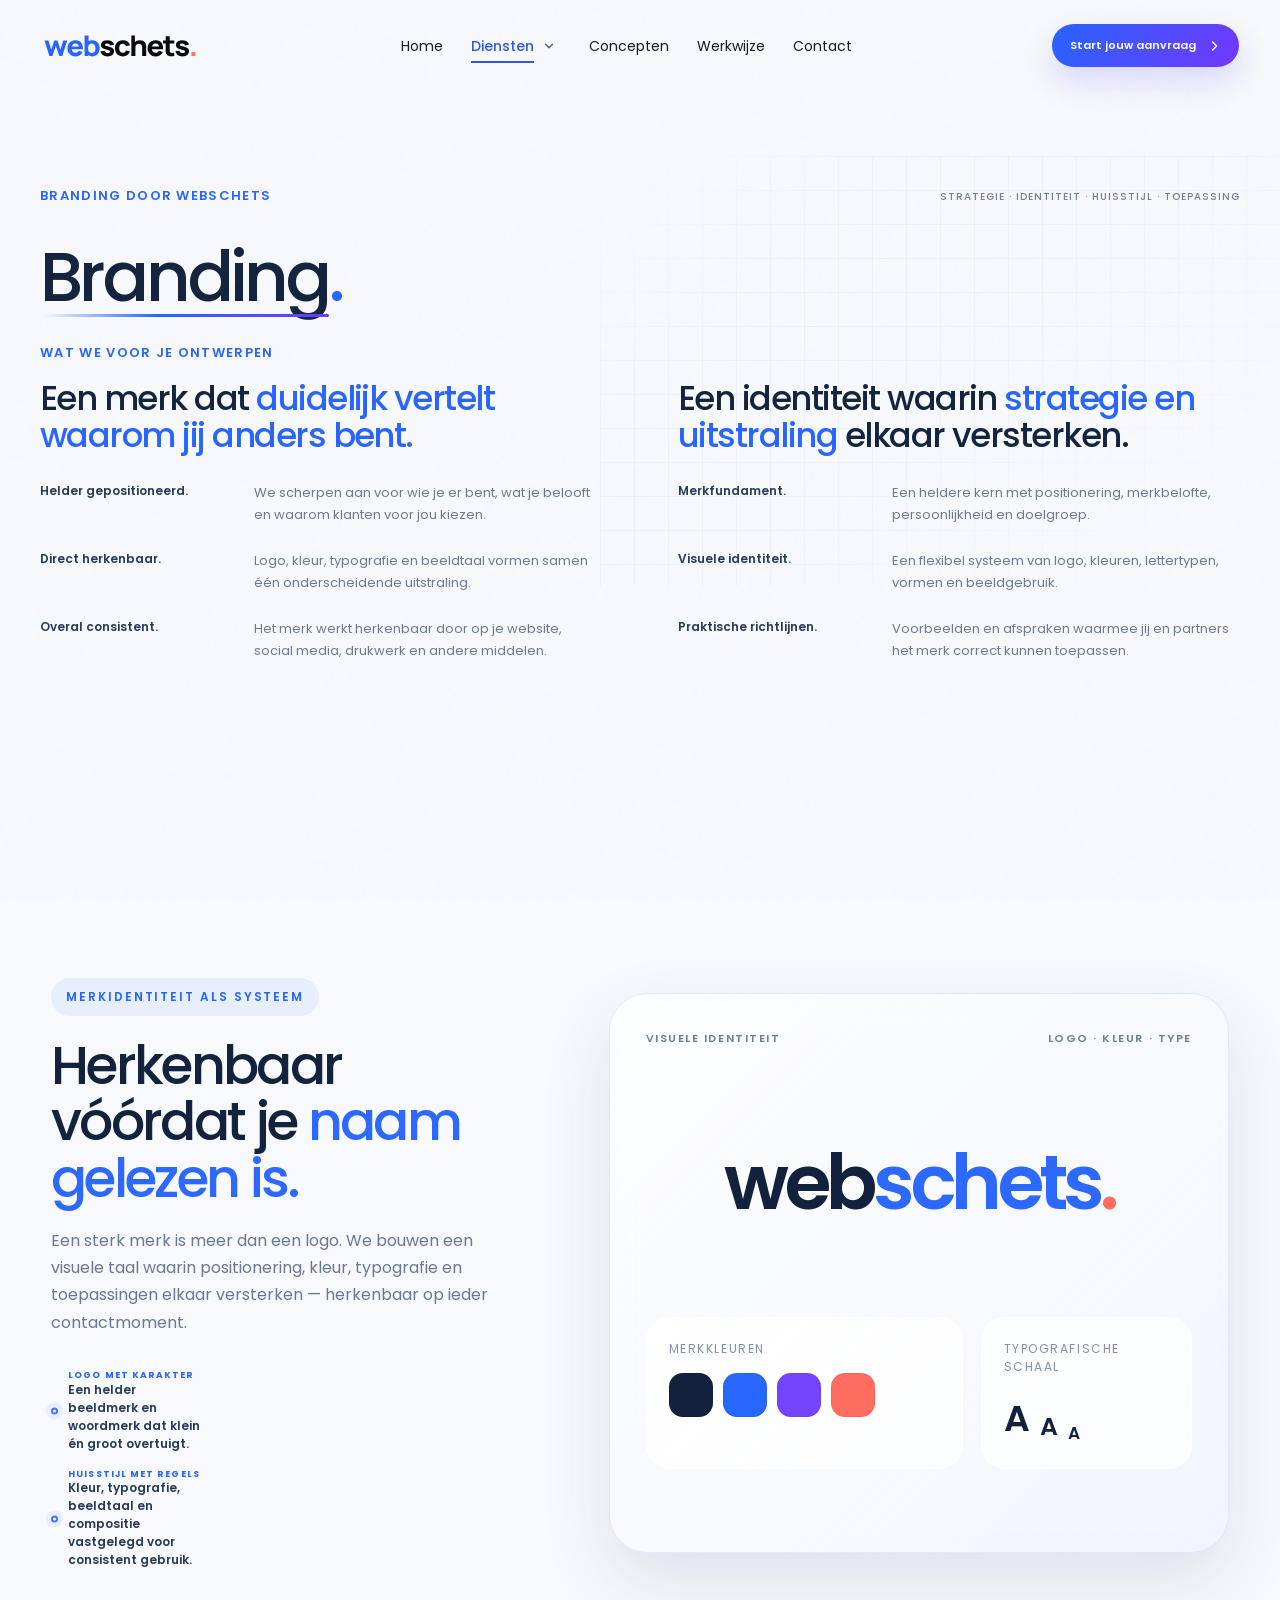
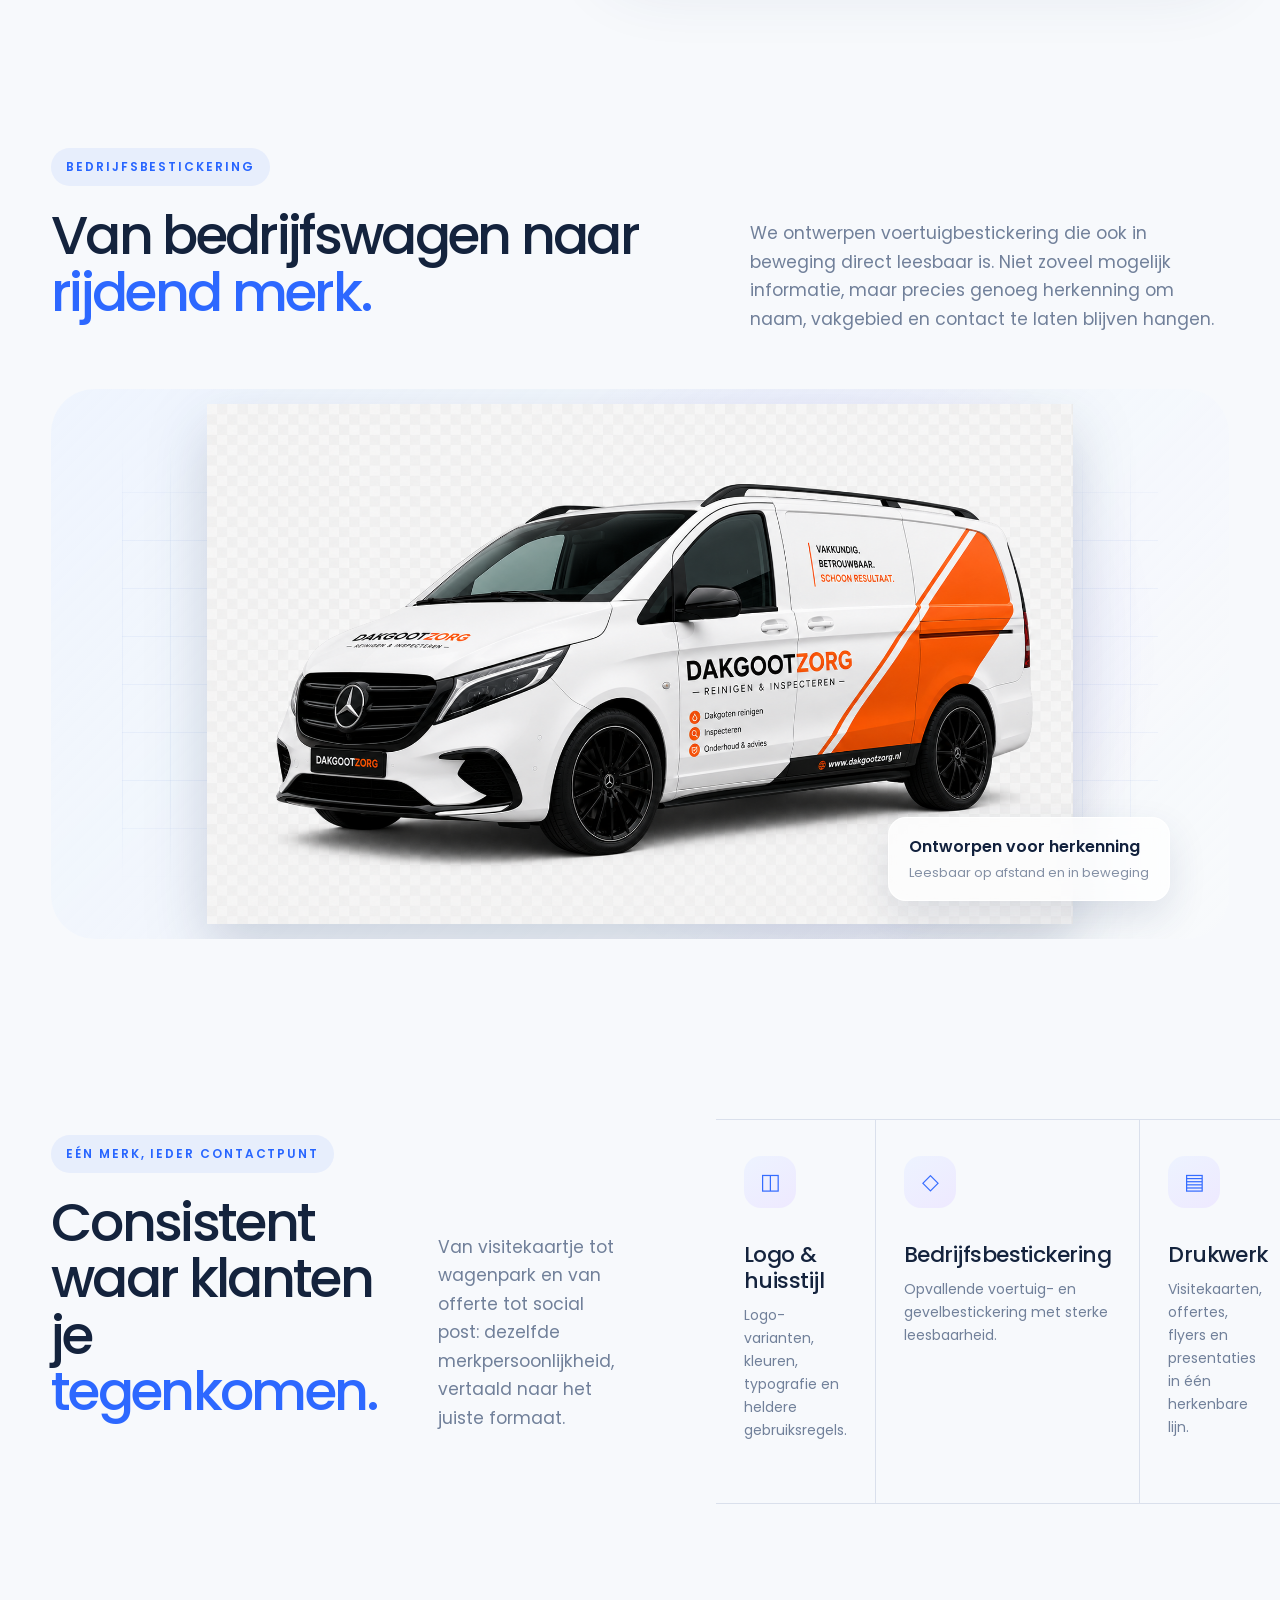
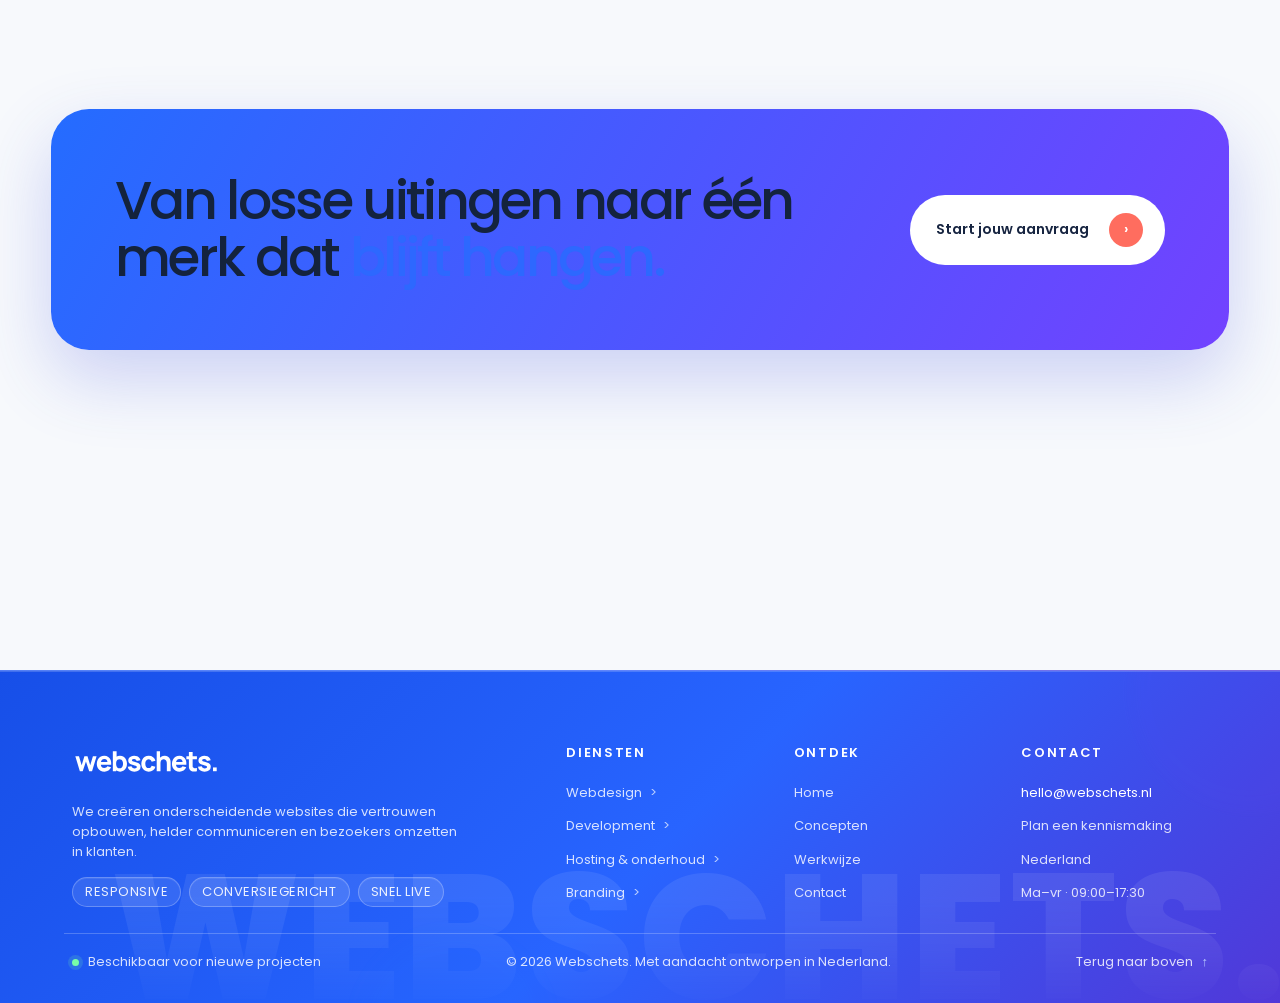
==== commit 74620200: "Refresh definitive service heading typography" ====
--- a/branding.html
+++ b/branding.html
@@ -14,7 +14,7 @@
   <link rel="stylesheet" href="webdesign.css?v=57">
   <link rel="stylesheet" href="branding.css?v=2">
   <link rel="stylesheet" href="card-title-weight.css?v=1">
-  <link rel="stylesheet" href="shared-design-system.css?v=9">
+  <link rel="stylesheet" href="shared-design-system.css?v=10">
   <style id="brand-foundation-blueprint-styles">
     .brand-foundation-blueprint {
       position: relative;
@@ -253,7 +253,7 @@
   @media(max-width:900px){.brand-v2-grid,.brand-touch-head{grid-template-columns:1fr}.brand-v2-grid{gap:44px}.brand-system{min-height:auto}.brand-touch-track{grid-template-columns:1fr 1fr}.brand-touch:nth-child(3){border-left:0}.brand-touch:nth-child(n+3){border-top:1px solid rgba(70,100,155,.17)}.brand-v2-cta-inner{align-items:flex-start;flex-direction:column}}
   @media(max-width:600px){.brand-v2{padding-left:20px;padding-right:20px}.brand-system{padding:24px;border-radius:28px}.brand-system-tools{grid-template-columns:1fr}.brand-vehicle-stage{min-height:370px;border-radius:28px}.brand-touch-track{grid-template-columns:1fr}.brand-touch+.brand-touch{border-left:0;border-top:1px solid rgba(70,100,155,.17)}.brand-v2-cta-inner{border-radius:28px}}
 </style>
-  <link rel="stylesheet" href="shared-proof-list.css?v=4">
+  <link rel="stylesheet" href="shared-proof-list.css?v=6">
 </head>
 <body class="webdesign-page branding-page" id="top">
   <div class="noise"></div>
--- a/shared-design-system.css
+++ b/shared-design-system.css
@@ -709,3 +709,22 @@
   -webkit-text-stroke-width: 0 !important;
   text-shadow: none !important;
 }
+
+
+/* Definitieve servicekoppen: hogere specificiteit dan de oude 700/400-regels.
+   Donkere en gekleurde titeltekst delen exact dezelfde Poppins 500-snede. */
+html body.webdesign-page.webdesign-page.webdesign-page main > section h1,
+html body.webdesign-page.webdesign-page.webdesign-page main > section h2,
+html body.webdesign-page.webdesign-page.webdesign-page main > section h3,
+html body.webdesign-page.webdesign-page.webdesign-page main > section h4,
+html body.webdesign-page.webdesign-page.webdesign-page main > section h5,
+html body.webdesign-page.webdesign-page.webdesign-page main > section h6,
+html body.webdesign-page.webdesign-page.webdesign-page main > section :is(h1, h2, h3, h4, h5, h6) :is(span, em, strong, b) {
+  font-family: "Poppins", Arial, sans-serif !important;
+  font-weight: 500 !important;
+  font-style: normal !important;
+  font-synthesis: none !important;
+  font-variation-settings: "wght" 500 !important;
+  -webkit-text-stroke: 0 !important;
+  text-shadow: none !important;
+}
--- a/shared-proof-list.css
+++ b/shared-proof-list.css
@@ -331,3 +331,41 @@
     grid-template-columns: 112px minmax(0,1fr) !important;
   }
 }
+
+
+/* Laatste cascade-laag voor dienstsubpagina's:
+   ieder titelonderdeel gebruikt exact dezelfde Poppins Medium-snede. */
+html body.webdesign-page main section h1,
+html body.webdesign-page main section h2,
+html body.webdesign-page main section h3,
+html body.webdesign-page main section h4,
+html body.webdesign-page main section h5,
+html body.webdesign-page main section h6,
+html body.webdesign-page main section :is(h1, h2, h3, h4, h5, h6) :is(span, em, strong, b) {
+  font-family: "Poppins", Arial, sans-serif !important;
+  font-weight: 500 !important;
+  font-style: normal !important;
+  font-synthesis: none !important;
+  font-variation-settings: "wght" 500 !important;
+  -webkit-text-stroke: 0 !important;
+  text-shadow: none !important;
+}
+
+
+/* Definitieve servicekoppen: hogere specificiteit dan de oude 700/400-regels.
+   Donkere en gekleurde titeltekst delen exact dezelfde Poppins 500-snede. */
+html body.webdesign-page.webdesign-page.webdesign-page main > section h1,
+html body.webdesign-page.webdesign-page.webdesign-page main > section h2,
+html body.webdesign-page.webdesign-page.webdesign-page main > section h3,
+html body.webdesign-page.webdesign-page.webdesign-page main > section h4,
+html body.webdesign-page.webdesign-page.webdesign-page main > section h5,
+html body.webdesign-page.webdesign-page.webdesign-page main > section h6,
+html body.webdesign-page.webdesign-page.webdesign-page main > section :is(h1, h2, h3, h4, h5, h6) :is(span, em, strong, b) {
+  font-family: "Poppins", Arial, sans-serif !important;
+  font-weight: 500 !important;
+  font-style: normal !important;
+  font-synthesis: none !important;
+  font-variation-settings: "wght" 500 !important;
+  -webkit-text-stroke: 0 !important;
+  text-shadow: none !important;
+}
